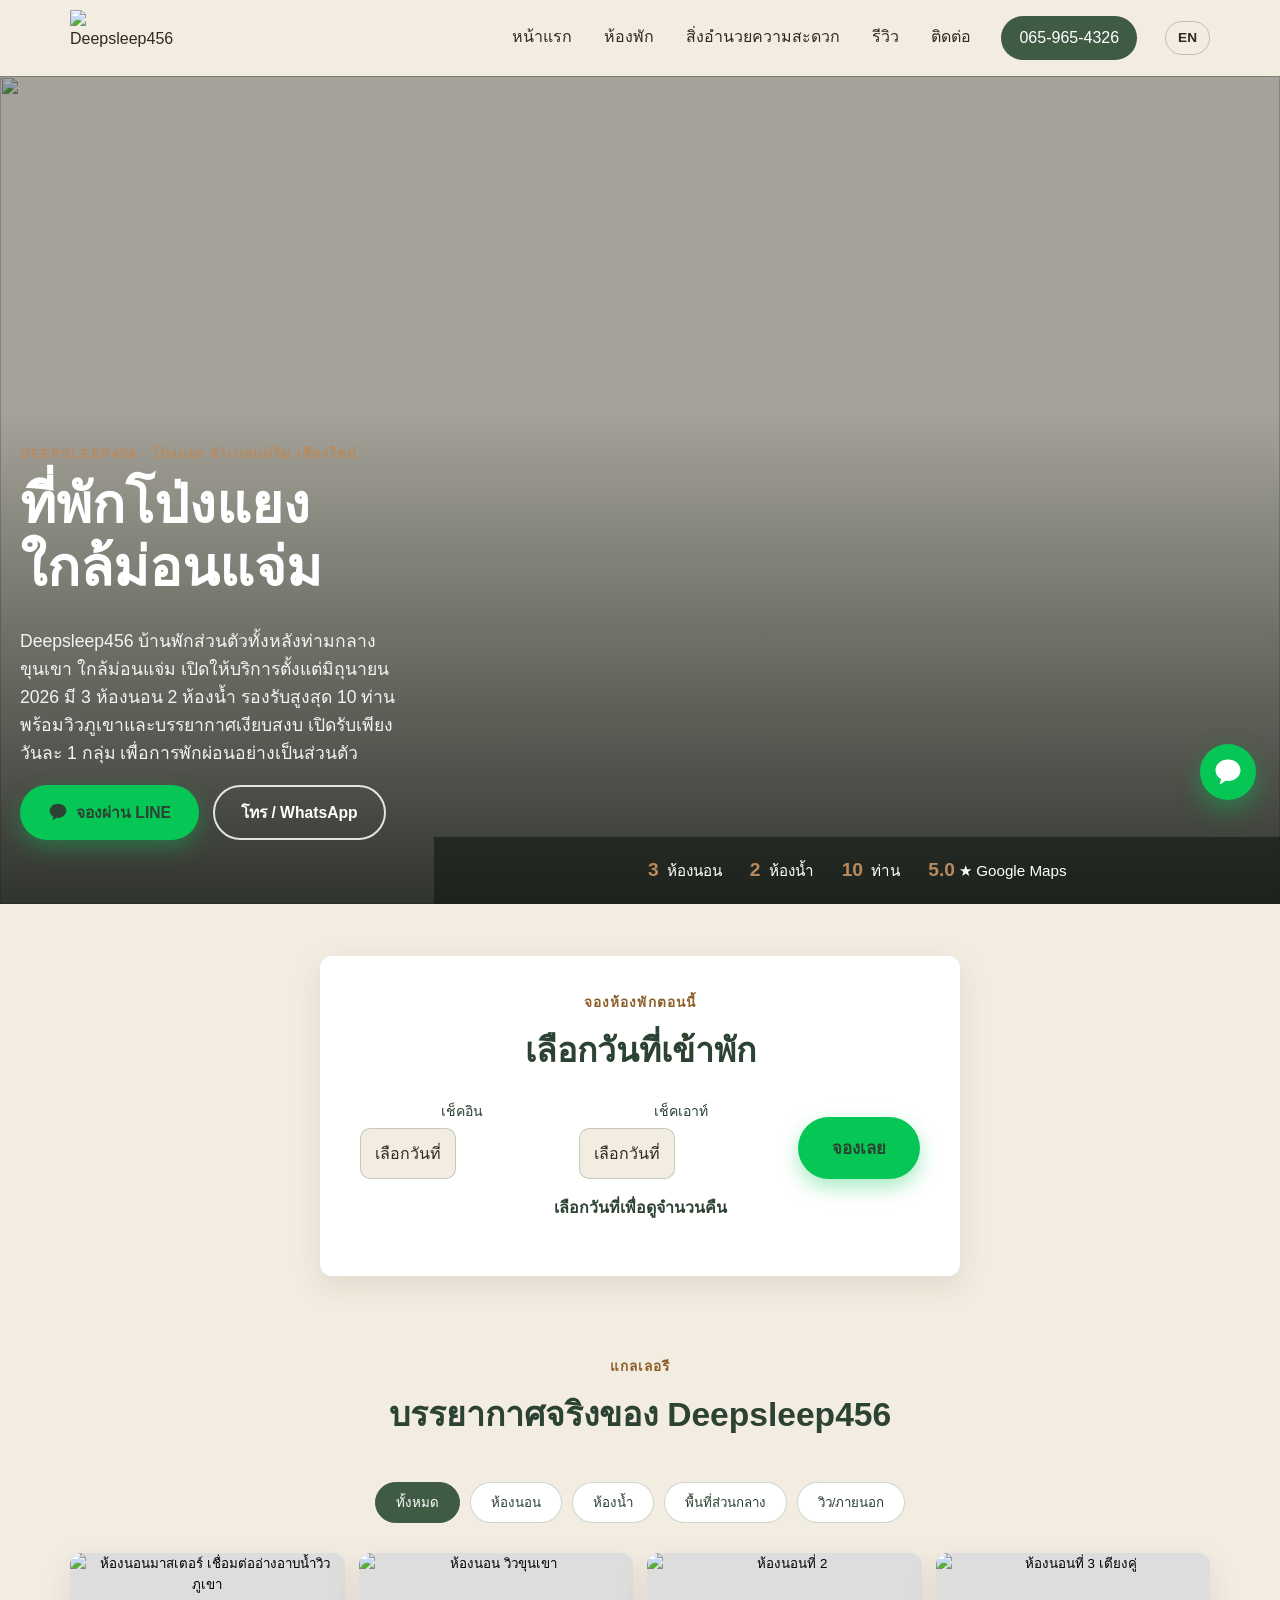
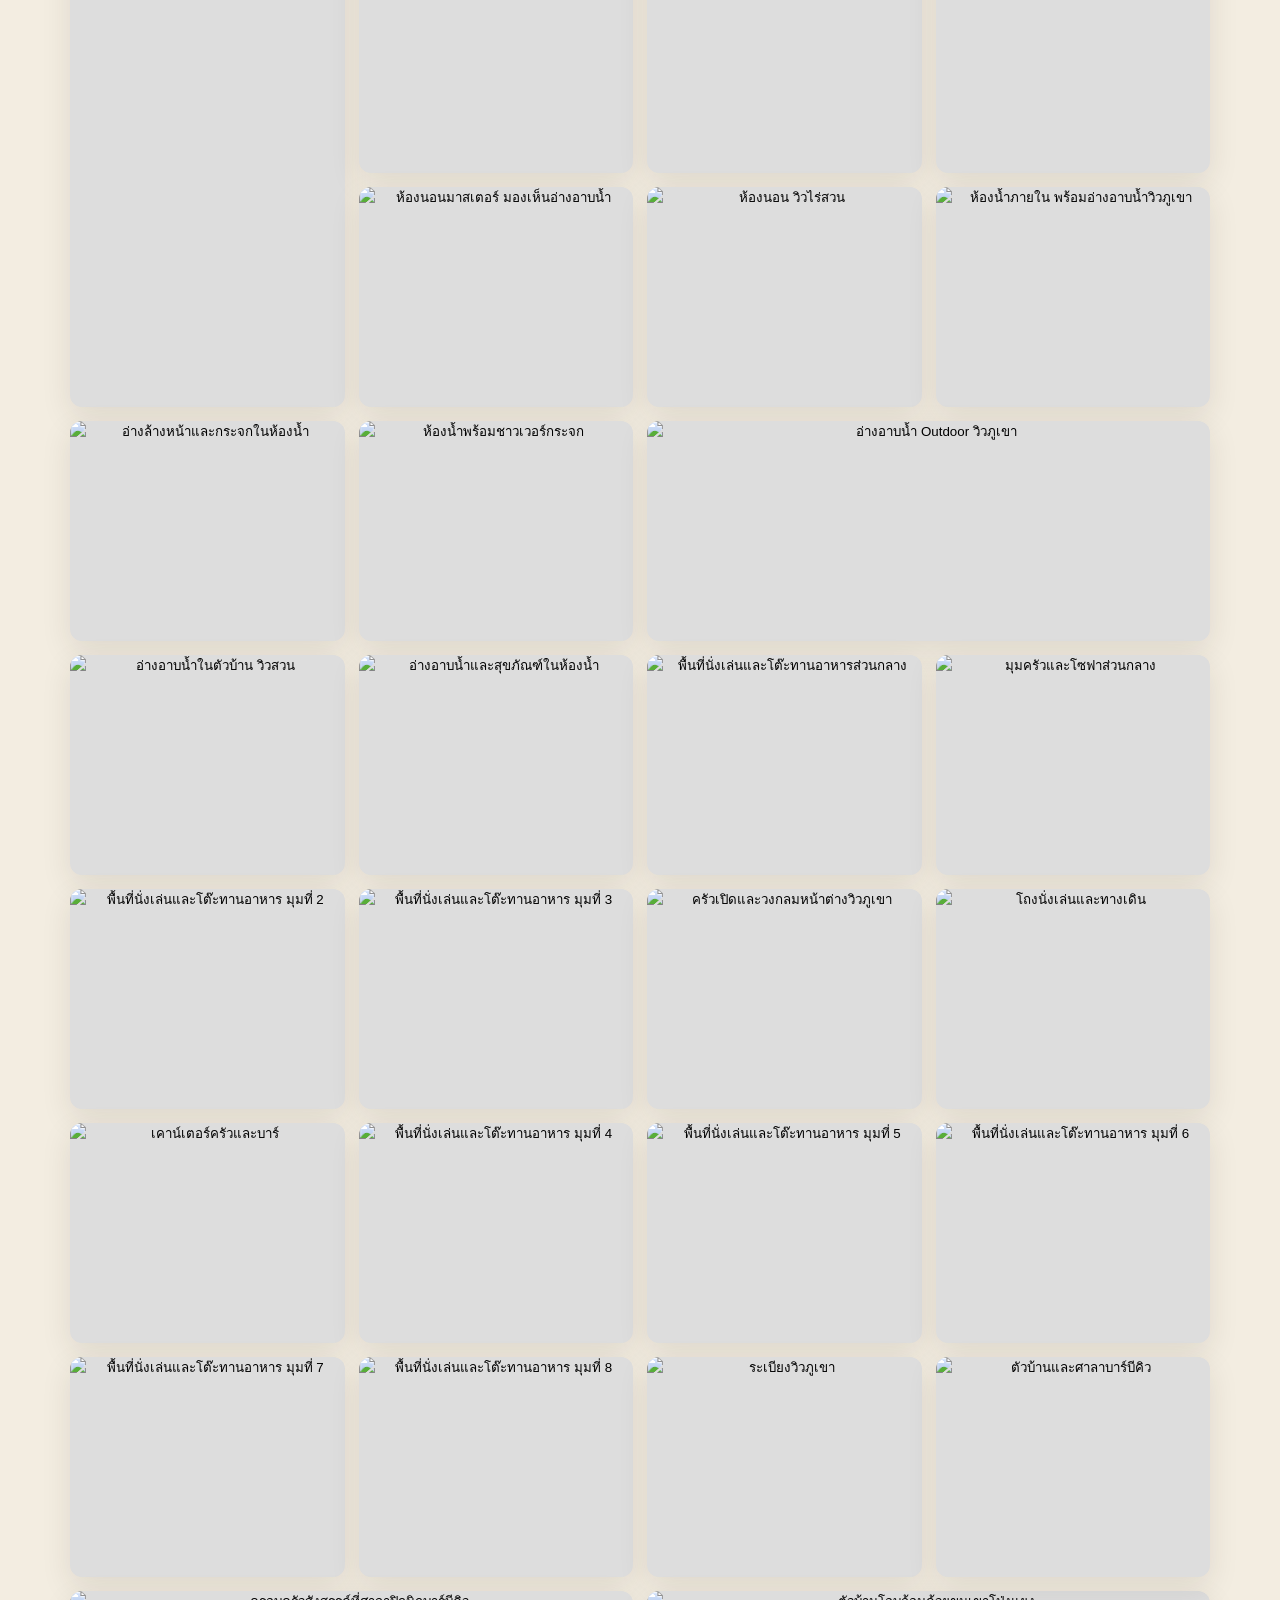
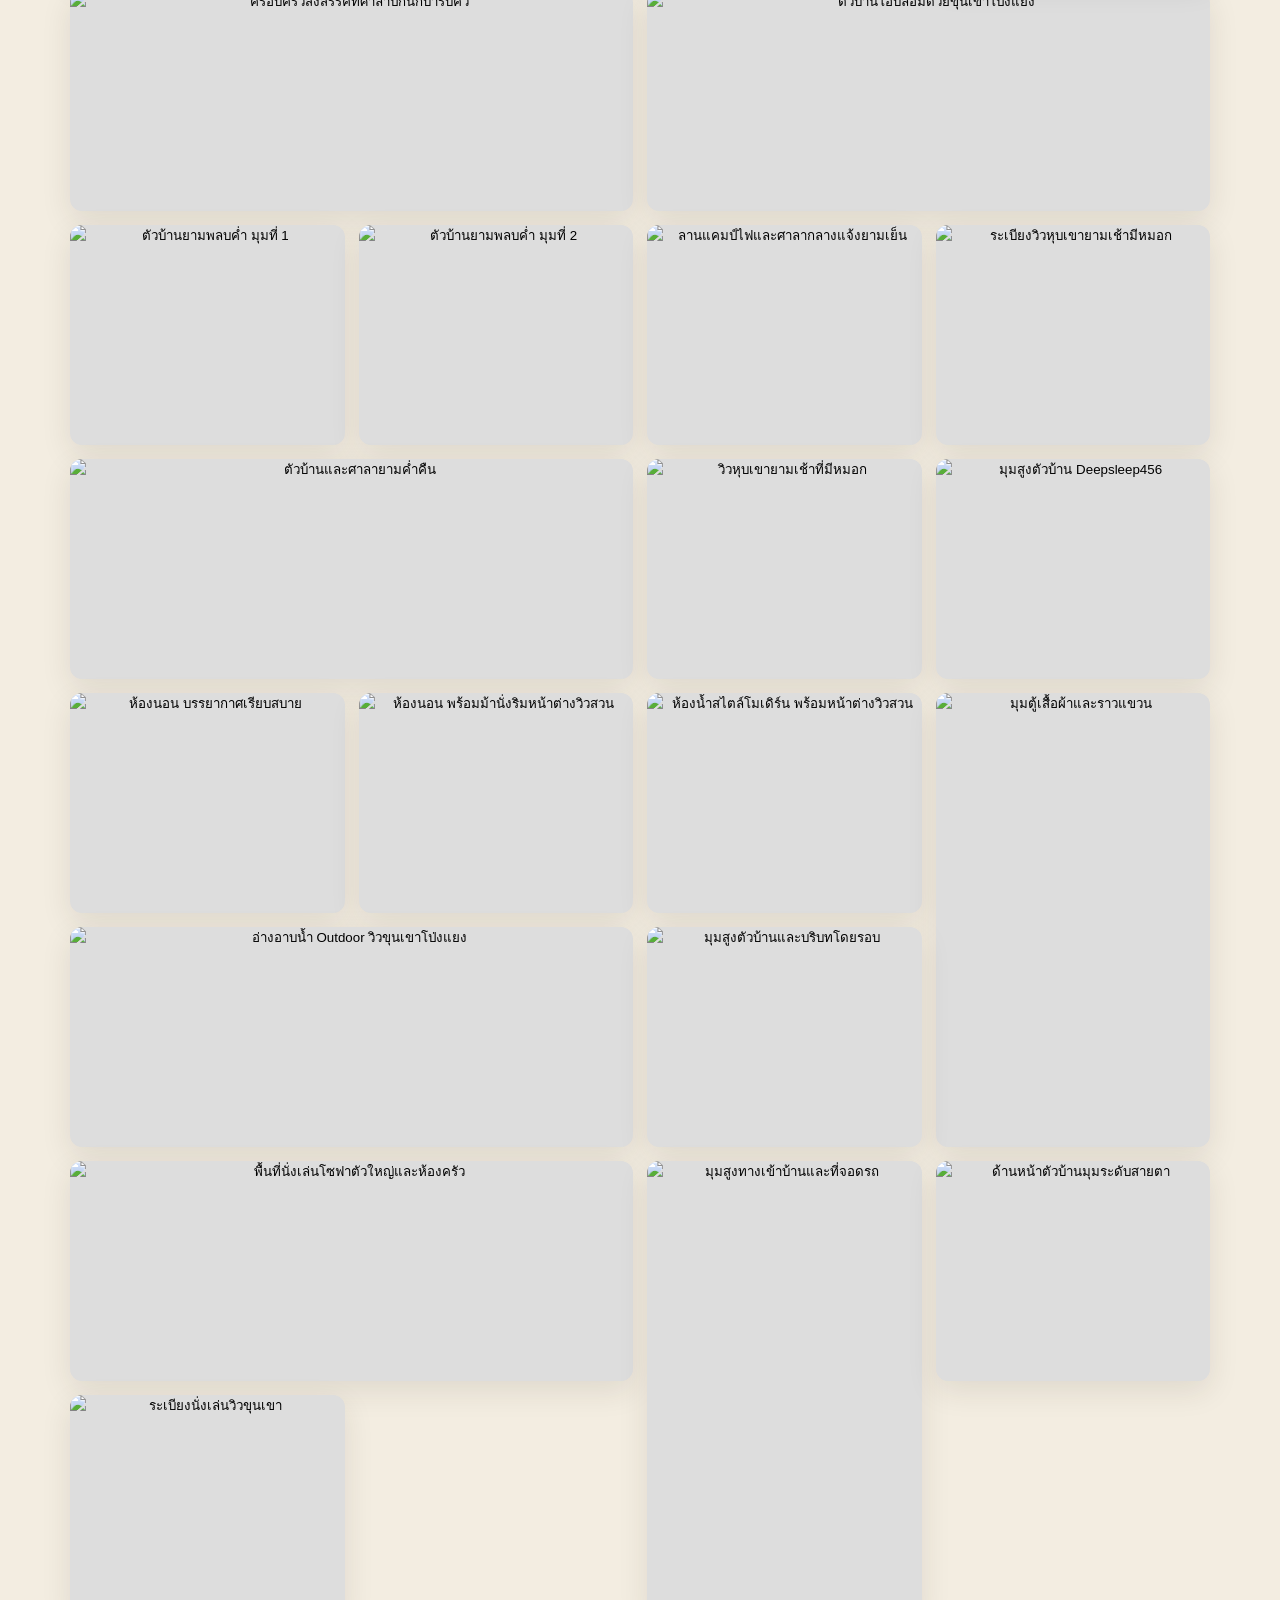
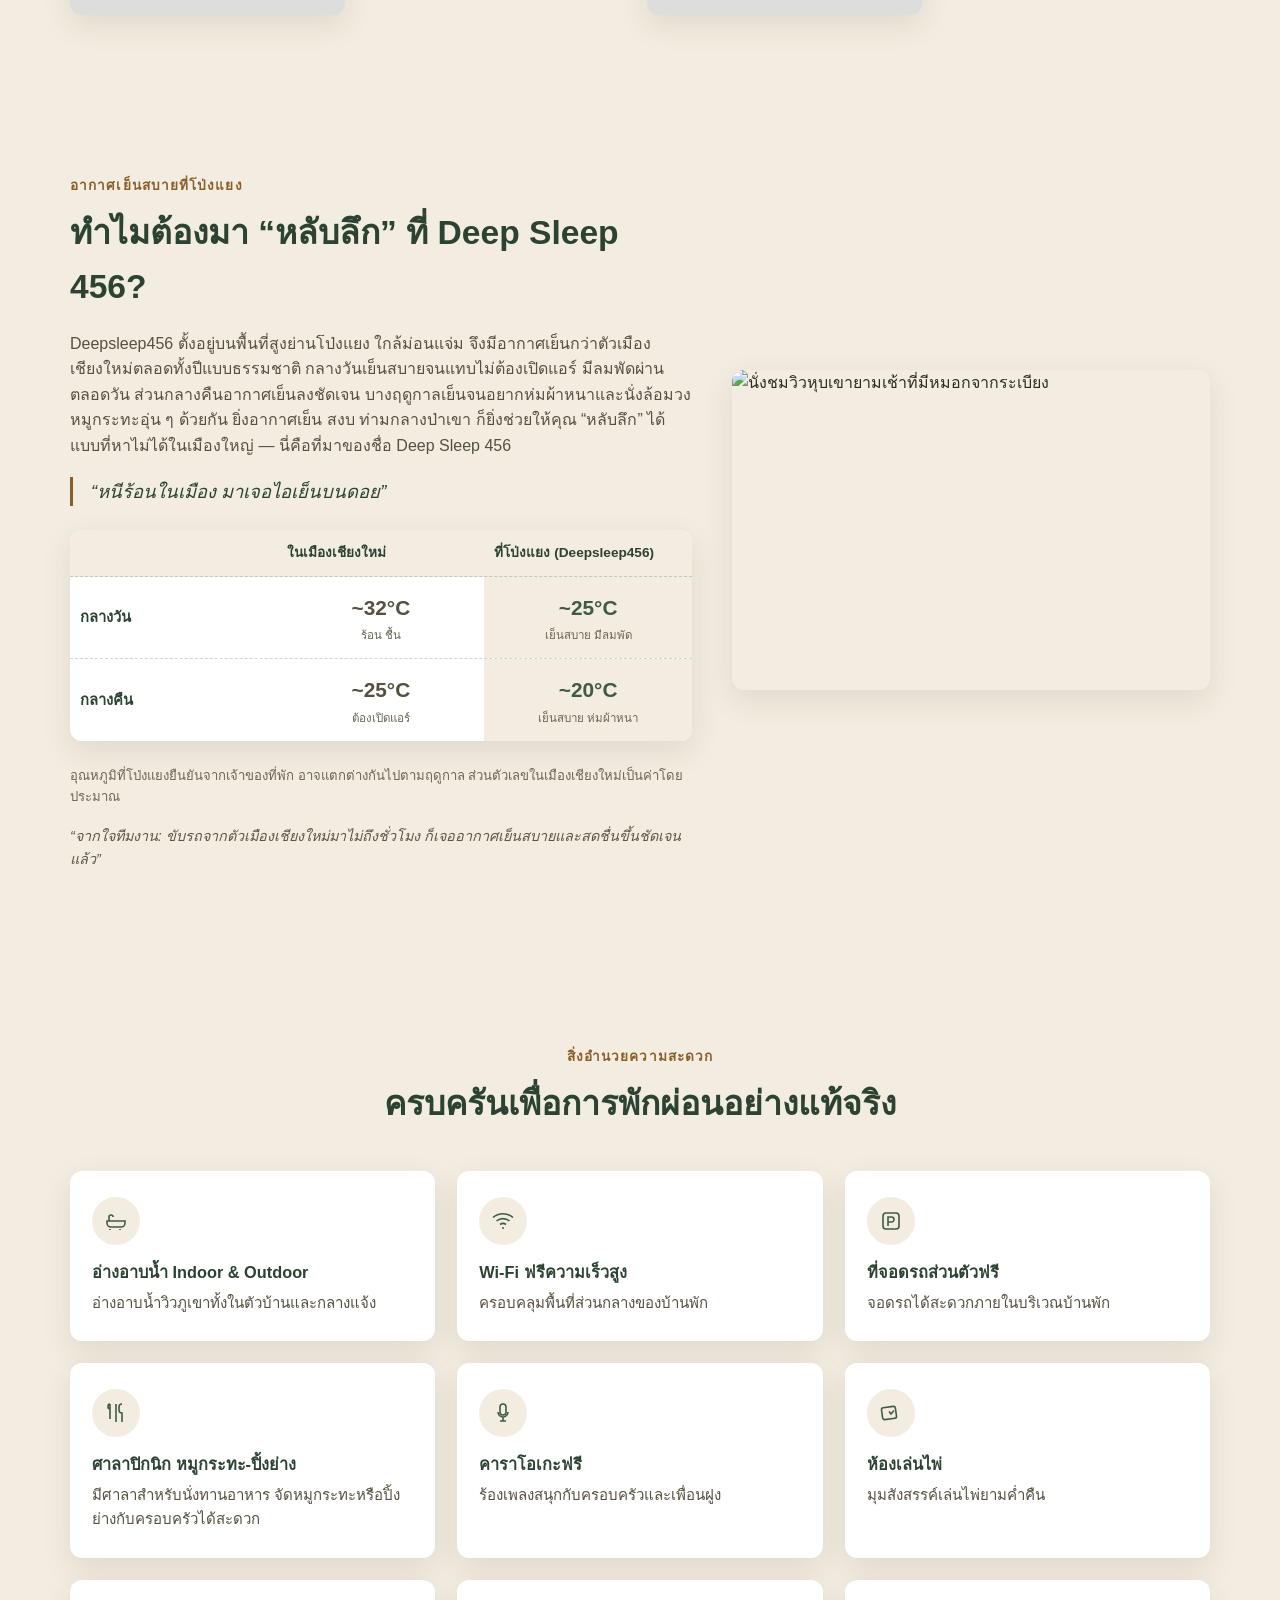
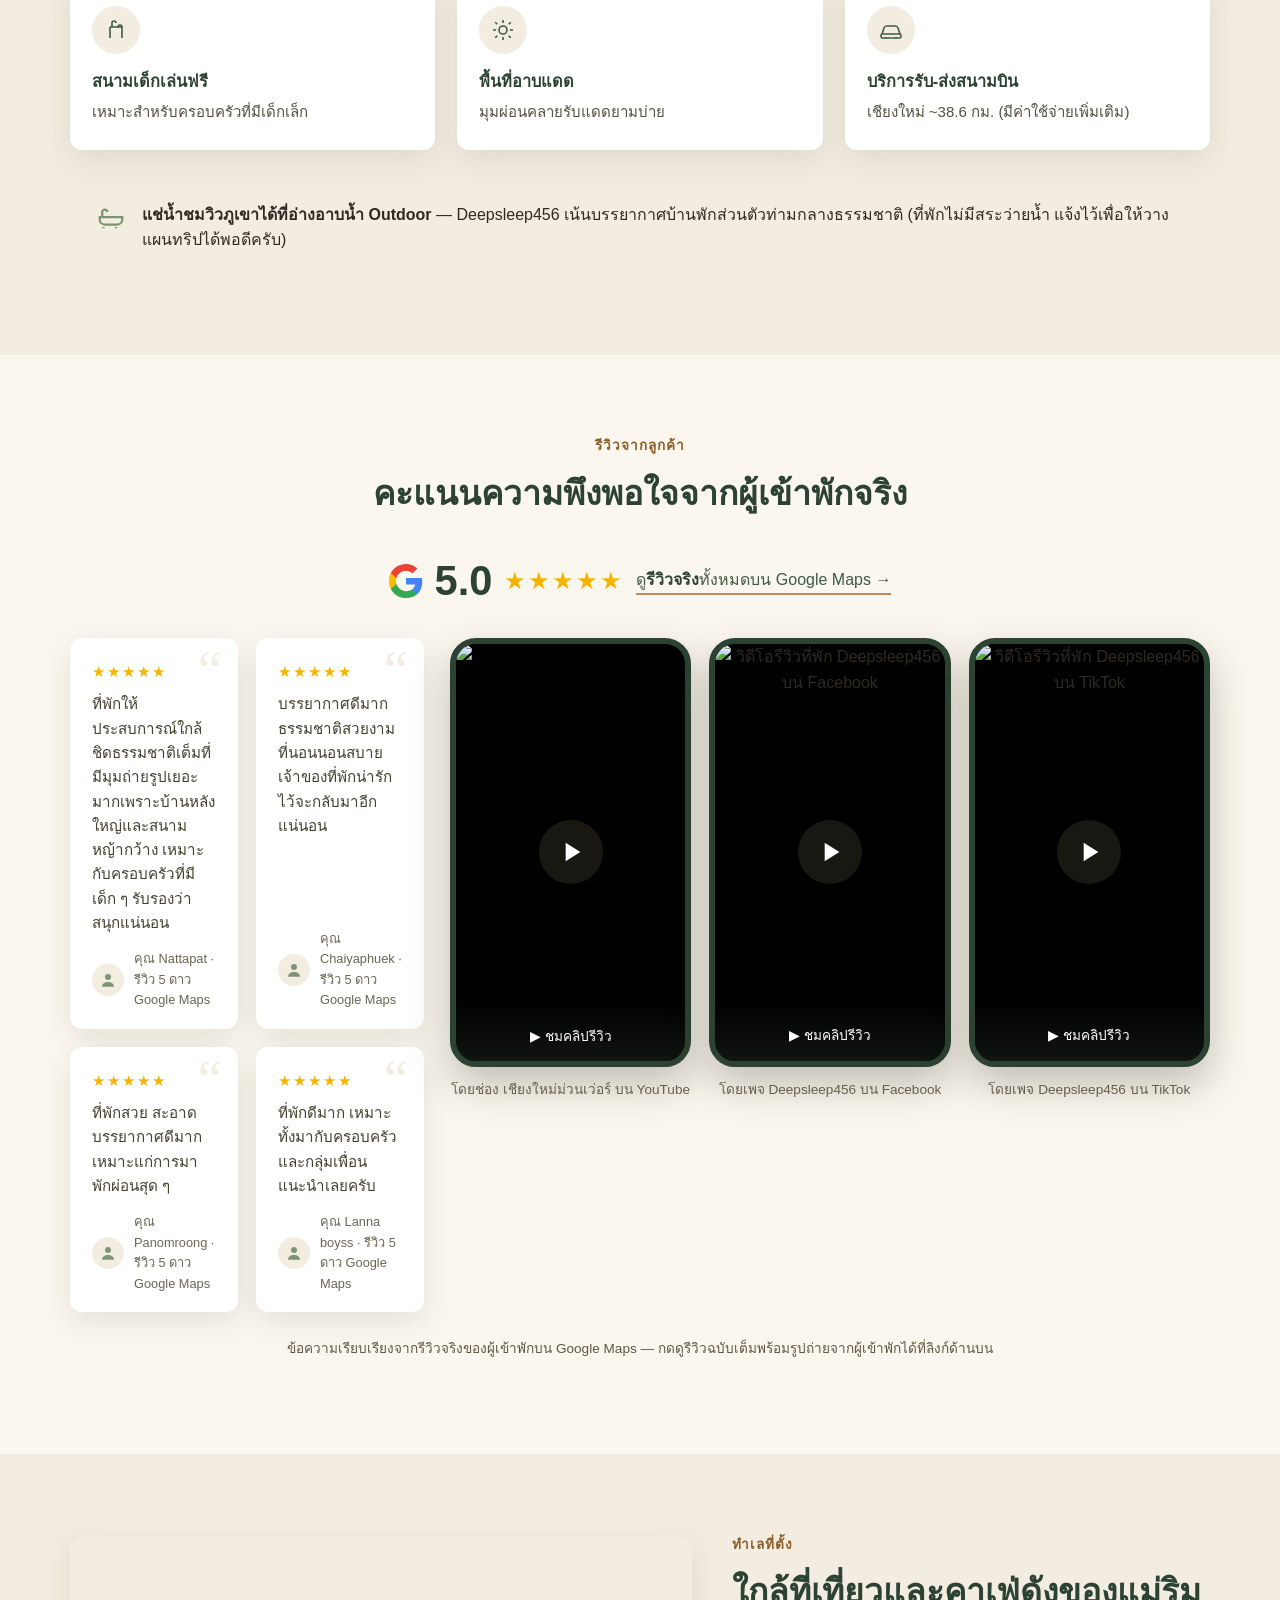
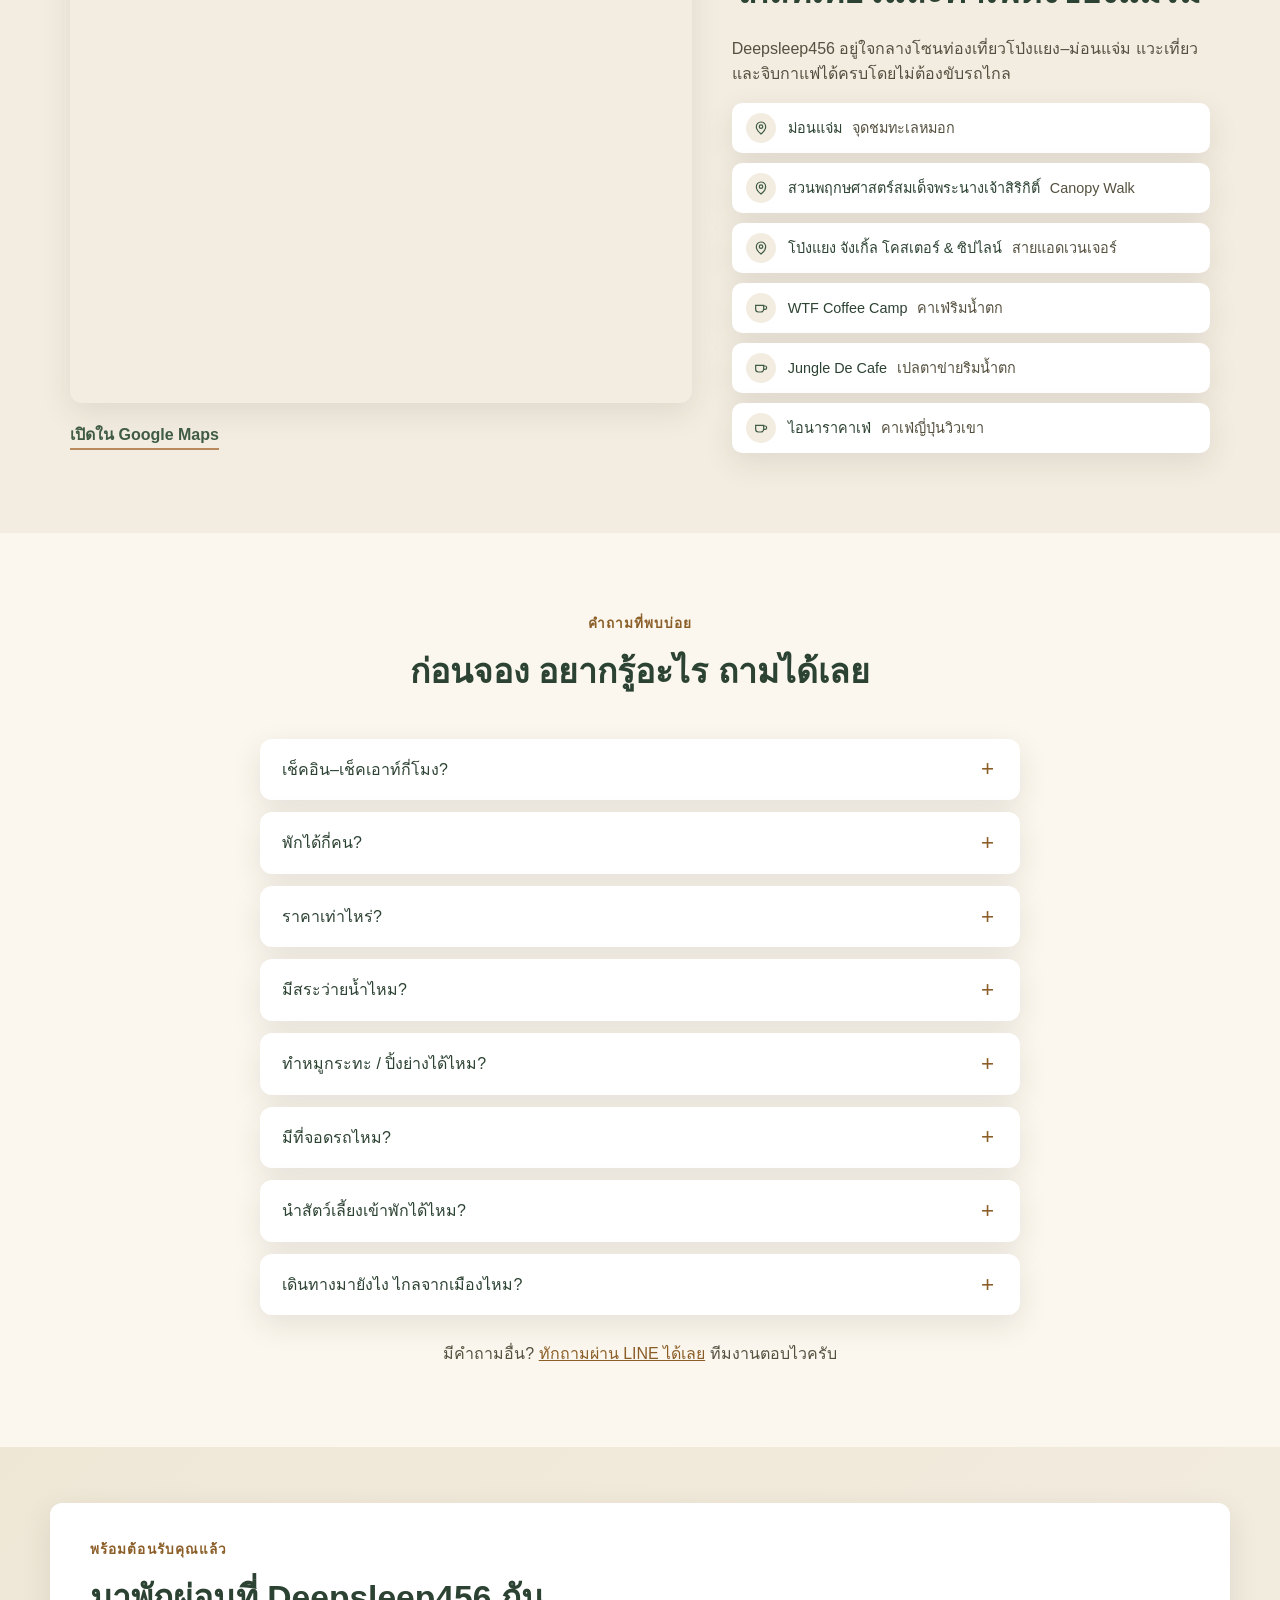
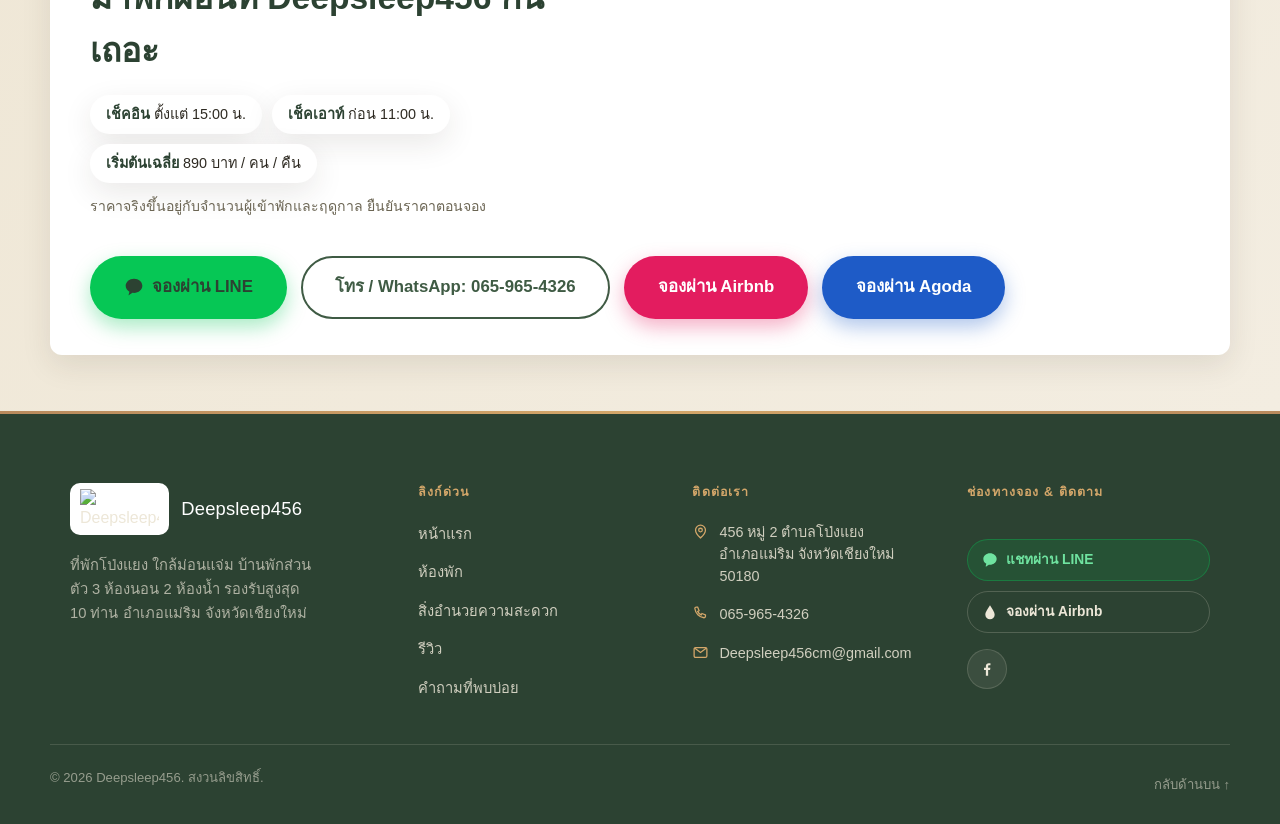
==== index.html @ ff434e69 "Remove the "ส่งคำขอจองผ่านเว็บ" modal booking-request feature Superseded by the quick-booking widget" ====
<!DOCTYPE html>
<html lang="th">
<head>
<!-- PRE-LAUNCH TODO: confirm phone/WhatsApp number (starting price confirmed: 890 baht/person avg). Search for data-confirm attributes before going live. Also confirm exact map pin and the Chiang Mai city-side temperatures in the "climate" section (Pong Yaeng side already confirmed by owner). -->
<meta charset="UTF-8">
<meta name="viewport" content="width=device-width, initial-scale=1.0">
<title>Deepsleep456 | ที่พักโป่งแยง ใกล้ม่อนแจ่ม บ้านพักทั้งหลัง 10 คน เชียงใหม่</title>
<meta name="description" content="Deepsleep456 ที่พักโป่งแยงใกล้ม่อนแจ่ม บ้านพักทั้งหลังส่วนตัว 3 ห้องนอน 2 ห้องน้ำ รองรับสูงสุด 10 ท่าน วิวทะเลหมอกยามเช้า อากาศเย็นตลอดปี มีอ่างอาบน้ำ outdoor วิวภูเขา ศาลาหมูกระทะ-ปิ้งย่าง คาราโอเกะฟรี อำเภอแม่ริม เชียงใหม่ จองผ่าน LINE หรือโทรเลย">
<meta name="keywords" content="ที่พักโป่งแยง, บ้านพักโป่งแยง, ที่พักใกล้ม่อนแจ่ม, ที่พักม่อนแจ่มหมูกระทะ, ที่พักม่อนแจ่มมีอ่างอาบน้ำ, ที่พักม่อนแจ่มวิวทะเลหมอก, ที่พักม่อนแจ่มคาราโอเกะ, ที่พักม่อนแจ่มรองรับ 10 คน, บ้านพักทั้งหลังเชียงใหม่กลุ่มใหญ่, บ้านพัก 3 ห้องนอนม่อนแจ่ม, ที่พักแม่ริมวิวดอย, ที่พักเชียงใหม่อากาศเย็น, Deepsleep456, ที่พักเชียงใหม่, บ้านพักแม่ริม, ที่พักใกล้ WTF Coffee Camp, ที่พักใกล้ Jungle De Cafe, ที่พักใกล้ไอนาราคาเฟ่, ที่พักใกล้สวนพฤกษศาสตร์สมเด็จพระนางเจ้าสิริกิติ์, ที่พักใกล้โป่งแยง จังเกิ้ล โคสเตอร์">
<meta name="author" content="Deepsleep456">
<link rel="canonical" href="https://deepsleep456.com/">
<link rel="alternate" hreflang="th" href="https://deepsleep456.com/">
<link rel="alternate" hreflang="en" href="https://deepsleep456.com/en/">
<link rel="alternate" hreflang="x-default" href="https://deepsleep456.com/">
<meta property="og:title" content="Deepsleep456 | ที่พักโป่งแยง ใกล้ม่อนแจ่ม บ้านพักทั้งหลัง 10 คน เชียงใหม่">
<meta property="og:description" content="บ้านพักทั้งหลังส่วนตัว 3 ห้องนอน 2 ห้องน้ำ รองรับสูงสุด 10 ท่าน วิวทะเลหมอกยามเช้า อากาศเย็นตลอดปี อ่างอาบน้ำ outdoor วิวภูเขา ศาลาหมูกระทะ-ปิ้งย่าง ท่ามกลางขุนเขาโป่งแยง อำเภอแม่ริม เชียงใหม่">
<meta property="og:type" content="website">
<meta property="og:locale" content="th_TH">
<meta property="og:image" content="https://deepsleep456.com/images/og/og-image.jpg">
<meta property="og:image:width" content="1200">
<meta property="og:image:height" content="630">
<meta name="twitter:card" content="summary_large_image">
<link rel="icon" href="images/logo.webp?v=20260707" type="image/webp">
<!-- Inlined from css/style.css to avoid a render-blocking request. Keep both in sync when editing styles. -->
<style>
/* thai 300 */
@font-face {
  font-family: 'Kanit';
  font-style: normal;
  font-weight: 300;
  font-display: swap;
  src: url('/fonts/kanit-300-thai.woff2') format('woff2');
  unicode-range: U+02D7, U+0303, U+0331, U+0E01-0E5B, U+200C-200D, U+25CC;
}
/* latin 300 */
@font-face {
  font-family: 'Kanit';
  font-style: normal;
  font-weight: 300;
  font-display: swap;
  src: url('/fonts/kanit-300-latin.woff2') format('woff2');
  unicode-range: U+0000-00FF, U+0131, U+0152-0153, U+02BB-02BC, U+02C6, U+02DA, U+02DC, U+0304, U+0308, U+0329, U+2000-206F, U+20AC, U+2122, U+2191, U+2193, U+2212, U+2215, U+FEFF, U+FFFD;
}
/* thai 500 */
@font-face {
  font-family: 'Kanit';
  font-style: normal;
  font-weight: 500;
  font-display: swap;
  src: url('/fonts/kanit-500-thai.woff2') format('woff2');
  unicode-range: U+02D7, U+0303, U+0331, U+0E01-0E5B, U+200C-200D, U+25CC;
}
/* latin 500 */
@font-face {
  font-family: 'Kanit';
  font-style: normal;
  font-weight: 500;
  font-display: swap;
  src: url('/fonts/kanit-500-latin.woff2') format('woff2');
  unicode-range: U+0000-00FF, U+0131, U+0152-0153, U+02BB-02BC, U+02C6, U+02DA, U+02DC, U+0304, U+0308, U+0329, U+2000-206F, U+20AC, U+2122, U+2191, U+2193, U+2212, U+2215, U+FEFF, U+FFFD;
}
/* thai 600 */
@font-face {
  font-family: 'Kanit';
  font-style: normal;
  font-weight: 600;
  font-display: swap;
  src: url('/fonts/kanit-600-thai.woff2') format('woff2');
  unicode-range: U+02D7, U+0303, U+0331, U+0E01-0E5B, U+200C-200D, U+25CC;
}
/* latin 600 */
@font-face {
  font-family: 'Kanit';
  font-style: normal;
  font-weight: 600;
  font-display: swap;
  src: url('/fonts/kanit-600-latin.woff2') format('woff2');
  unicode-range: U+0000-00FF, U+0131, U+0152-0153, U+02BB-02BC, U+02C6, U+02DA, U+02DC, U+0304, U+0308, U+0329, U+2000-206F, U+20AC, U+2122, U+2191, U+2193, U+2212, U+2215, U+FEFF, U+FFFD;
}
/* thai 700 */
@font-face {
  font-family: 'Kanit';
  font-style: normal;
  font-weight: 700;
  font-display: swap;
  src: url('/fonts/kanit-700-thai.woff2') format('woff2');
  unicode-range: U+02D7, U+0303, U+0331, U+0E01-0E5B, U+200C-200D, U+25CC;
}
/* latin 700 */
@font-face {
  font-family: 'Kanit';
  font-style: normal;
  font-weight: 700;
  font-display: swap;
  src: url('/fonts/kanit-700-latin.woff2') format('woff2');
  unicode-range: U+0000-00FF, U+0131, U+0152-0153, U+02BB-02BC, U+02C6, U+02DA, U+02DC, U+0304, U+0308, U+0329, U+2000-206F, U+20AC, U+2122, U+2191, U+2193, U+2212, U+2215, U+FEFF, U+FFFD;
}

:root {
  --color-forest: #3F5B44;
  --color-forest-dark: #2C4232;
  --color-moss: #7C9473;
  --color-sand: #F3EDE1;
  --color-clay: #B98A5D;
  --color-clay-text: #8B5E28;
  --color-clay-light: #D4A76A;
  --color-charcoal: #2E2A22;
  --color-line: #06C755;
  --color-line-dark: #05a648;
  --font-heading: "Kanit", sans-serif;
  --font-body: "Kanit", sans-serif;
  --radius: 12px;
  --shadow-card: 0 10px 30px rgba(46, 42, 34, 0.1);
  --header-height: 76px;
}

* { box-sizing: border-box; }
html { scroll-behavior: smooth; }
body {
  margin: 0;
  font-family: var(--font-body);
  font-weight: 300;
  color: var(--color-charcoal);
  background: var(--color-sand);
  line-height: 1.6;
}
img { max-width: 100%; display: block; }
a { color: inherit; text-decoration: none; }
h1, h2, h3 { font-family: var(--font-heading); margin: 0 0 .5em; color: var(--color-forest-dark); }
strong, b { font-weight: 700; }
p { margin: 0 0 1em; }
ul { margin: 0; padding: 0; list-style: none; }
button { font-family: inherit; }

.container { max-width: 1180px; margin: 0 auto; padding: 0 20px; }

.skip-link {
  position: absolute; left: -9999px; top: 0; background: #fff; color: var(--color-forest);
  padding: 10px 16px; z-index: 200; border-radius: 0 0 8px 0;
}
.skip-link:focus { left: 0; }
.sr-only {
  position: absolute; width: 1px; height: 1px; overflow: hidden; clip: rect(0 0 0 0); white-space: nowrap;
}

/* Buttons */
.btn {
  display: inline-flex; align-items: center; justify-content: center; gap: 8px;
  padding: 13px 26px; border-radius: 999px; font-weight: 600; font-size: .98rem;
  border: 2px solid transparent; transition: transform .15s ease, box-shadow .15s ease, background .15s ease;
  white-space: nowrap;
}
.btn:hover { transform: translateY(-2px); }
.btn__icon { width: 20px; height: 20px; flex-shrink: 0; }
.btn--line { background: var(--color-line); color: var(--color-forest-dark); box-shadow: 0 8px 20px rgba(6,199,85,.35); }
.btn--line:hover { background: var(--color-line-dark); }
.btn--airbnb { background: #E31C5F; color: #fff; box-shadow: 0 8px 20px rgba(227,28,95,.35); }
.btn--airbnb:hover { background: #C4174E; }
.btn--agoda { background: #1E5BC7; color: #fff; box-shadow: 0 8px 20px rgba(30,91,199,.35); }
.btn--agoda:hover { background: #17479C; }
.btn--outline { background: transparent; border-color: rgba(255,255,255,.85); color: #fff; }
.btn--outline:hover { background: rgba(255,255,255,.12); }
.btn--lg { padding: 16px 32px; font-size: 1.05rem; }

/* on light backgrounds, outline needs dark variant */
.booking-cta .btn--outline, .footer .btn--outline, .quick-booking .btn--outline {
  border-color: var(--color-forest); color: var(--color-forest);
}
.booking-cta .btn--outline:hover, .quick-booking .btn--outline:hover { background: var(--color-forest); color: #fff; }

/* Header */
.site-header {
  position: sticky; top: 0; z-index: 100; background: rgba(243,237,225,.92); backdrop-filter: blur(6px);
  box-shadow: 0 1px 0 rgba(46,42,34,.08);
}
.nav { display: flex; align-items: center; justify-content: space-between; height: var(--header-height); gap: 20px; }
.nav__brand { display: flex; align-items: center; }
.nav__logo { height: 56px; width: auto; }
.nav__toggle {
  display: none; flex-direction: column; justify-content: center; gap: 5px; background: none; border: none;
  width: 40px; height: 40px; cursor: pointer;
}
.nav__toggle-line { width: 100%; height: 2px; background: var(--color-forest-dark); border-radius: 2px; }
.nav__menu { display: flex; align-items: center; gap: 28px; }
.nav__link { font-weight: 500; color: var(--color-charcoal); padding: 6px 2px; border-bottom: 2px solid transparent; }
.nav__link:hover { border-color: var(--color-clay); }
.nav__link--phone {
  background: var(--color-forest); color: #fff; padding: 9px 18px; border-radius: 999px; border: none; white-space: nowrap;
}
.nav__link--phone:hover { background: var(--color-forest-dark); }
.nav__link--lang { border: 1px solid rgba(63,91,68,.3); border-radius: 999px; padding: 5px 12px; font-size: .85rem; font-weight: 700; }
.nav__link--lang:hover { background: var(--color-sand); border-color: transparent; }

/* Hero */
.hero { position: relative; min-height: 92vh; display: flex; align-items: flex-end; overflow: hidden; color: #fff; }
.hero__slider { position: absolute; inset: 0; }
.hero__slide {
  position: absolute; inset: 0; background-size: cover; background-position: center; opacity: 0; transition: opacity 1.4s ease;
}
.hero__slide--active { opacity: 1; }
.hero__slide picture { position: absolute; inset: 0; display: block; }
.hero__img { width: 100%; height: 100%; object-fit: cover; object-position: center; display: block; }
.hero__overlay {
  position: absolute; inset: 0;
  background: linear-gradient(180deg, rgba(20,25,20,.35) 0%, rgba(20,25,20,.35) 40%, rgba(15,20,15,.85) 100%);
}
.hero__content { position: relative; padding-bottom: 64px; max-width: 760px; }
.hero .eyebrow { color: var(--color-clay); }
.hero__title { color: #fff; font-size: clamp(2.1rem, 5vw, 3.4rem); line-height: 1.15; }
.hero__text { font-size: 1.1rem; color: rgba(255,255,255,.92); max-width: 560px; }
.hero__actions { display: flex; flex-wrap: wrap; gap: 14px; margin-top: 8px; }
.hero__stats {
  position: relative; display: flex; flex-wrap: wrap; gap: 28px; padding: 18px 20px;
  background: rgba(15,20,15,.55); backdrop-filter: blur(4px); width: 100%; justify-content: center;
}
.hero__stats span { color: #fff; font-size: .95rem; }
.hero__stats strong { color: var(--color-clay); font-family: var(--font-heading); font-size: 1.2rem; margin-inline-end: 4px; }

.eyebrow { text-transform: uppercase; letter-spacing: .08em; font-weight: 600; font-size: .85rem; color: var(--color-clay-text); margin-bottom: 10px; }

/* Sections */
.section { padding: 80px 0; }
.section__header { max-width: 640px; margin: 0 auto 40px; text-align: center; }
.section__title { font-size: clamp(1.5rem, 3vw, 2.1rem); }
.section__text { color: #55503f; }

/* Booking CTA */
.booking-cta { background: var(--color-forest); background: linear-gradient(135deg, #EFE7D6, var(--color-sand)); padding: 56px 0; }
.booking-cta__inner {
  display: flex; flex-wrap: wrap; align-items: center; justify-content: space-between; gap: 24px;
  background: #fff; border-radius: var(--radius); padding: 36px 40px; box-shadow: var(--shadow-card);
}
.booking-cta__copy { max-width: 520px; }
.booking-cta__facts { display: flex; flex-wrap: wrap; gap: 10px; margin: 0 0 12px; }
.booking-cta__facts li {
  background: #fff; border-radius: 99px; padding: 8px 16px; font-size: .9rem;
  color: var(--color-charcoal); box-shadow: var(--shadow-card);
}
.booking-cta__facts strong { color: var(--color-forest-dark); }
.booking-cta__note { font-size: .88rem; color: #6b6553; }
.booking-cta__actions { display: flex; flex-wrap: wrap; gap: 14px; }

/* Quick booking widget: dates -> nights summary -> "Book now" -> contact form ->
   success. Posts to the back office's public booking-requests API. */
.quick-booking { padding-top: 52px; padding-bottom: 0; }
.quick-booking__card {
  background: #fff; border-radius: var(--radius); box-shadow: var(--shadow-card);
  padding: 36px 40px; max-width: 640px; margin: 0 auto; text-align: center;
}
.quick-booking__header { margin-bottom: 22px; }
.quick-booking__header .section__title { margin-bottom: 0; }
.quick-booking__dates { display: flex; flex-wrap: wrap; gap: 16px; justify-content: center; align-items: flex-end; margin-bottom: 16px; }
.quick-booking__field { display: flex; flex-direction: column; gap: 6px; text-align: left; font-size: .88rem; font-weight: 500; color: var(--color-forest-dark); min-width: 190px; flex: 1; }
.quick-booking__dates .quick-booking__field span { display: block; width: 100%; text-align: center; }
.quick-booking__field input {
  font-family: inherit; font-size: 1rem; padding: 12px 14px; border-radius: 10px;
  border: 1.5px solid rgba(63,91,68,.25); color: var(--color-charcoal); background: var(--color-sand);
}
.quick-booking__field input:focus { outline: none; border-color: var(--color-forest); background: #fff; }
.quick-booking__summary { font-weight: 600; color: var(--color-forest-dark); margin: 0 0 20px; min-height: 1.4em; }
.quick-booking__next { flex-shrink: 0; }
.quick-booking__date-field { display: flex; flex-direction: column; gap: 6px; text-align: left; font-size: .88rem; font-weight: 500; color: var(--color-forest-dark); min-width: 190px; flex: 1; font-family: inherit; background: none; border: none; cursor: pointer; padding: 0; }
.quick-booking__dates .quick-booking__date-field > span { display: block; width: 100%; text-align: center; }
.quick-booking__date-field strong { display: block; font-weight: 500; font-size: 1rem; padding: 12px 14px; border-radius: 10px; border: 1.5px solid rgba(63,91,68,.25); color: var(--color-charcoal); background: var(--color-sand); text-align: center; }
.quick-booking__date-field[aria-expanded="true"] strong { outline: none; border-color: var(--color-forest); background: #fff; }
.quick-booking__date-native { display: none; }
.quick-booking__calendar { max-width: 340px; margin: 0 auto 16px; background: #fff; border: 1.5px solid rgba(63,91,68,.25); border-radius: 14px; padding: 16px; box-shadow: var(--shadow-card); }
.quick-booking__calendar-head { display: flex; align-items: center; justify-content: space-between; margin-bottom: 10px; font-weight: 600; color: var(--color-forest-dark); }
.quick-booking__calendar-nav { background: var(--color-sand); border: none; border-radius: 8px; width: 32px; height: 32px; font-size: 1.1rem; line-height: 1; cursor: pointer; color: var(--color-forest-dark); }
.quick-booking__calendar-nav:disabled { opacity: .35; cursor: not-allowed; }
.quick-booking__calendar-weekdays { display: grid; grid-template-columns: repeat(7, 1fr); font-size: .74rem; color: #6b6553; text-align: center; margin-bottom: 4px; }
.quick-booking__calendar-grid { display: grid; grid-template-columns: repeat(7, 1fr); gap: 3px; }
.quick-booking__calendar-day { aspect-ratio: 1; display: flex; align-items: center; justify-content: center; border: none; background: none; border-radius: 8px; font-size: .86rem; color: var(--color-charcoal); cursor: pointer; }
.quick-booking__calendar-day:disabled { color: #c9c2ae; cursor: not-allowed; }
.quick-booking__calendar-day--empty { visibility: hidden; cursor: default; }
.quick-booking__calendar-day--today { font-weight: 700; }
.quick-booking__calendar-day--in-range { background: rgba(63,91,68,.12); border-radius: 0; }
.quick-booking__calendar-day--start { background: var(--color-forest); color: #fff; border-radius: 8px 0 0 8px; }
.quick-booking__calendar-day--end { background: var(--color-forest); color: #fff; border-radius: 0 8px 8px 0; }
.quick-booking__calendar-day--start.quick-booking__calendar-day--end { border-radius: 8px; }
.quick-booking__calendar-day:not(:disabled):hover { background: rgba(63,91,68,.18); }
.quick-booking__back { background: none; border: none; color: var(--color-clay-text); font-weight: 500; cursor: pointer; padding: 0; margin: 0 0 14px; font-size: .9rem; }
.quick-booking__recap { font-weight: 600; color: var(--color-forest-dark); margin: 0 0 18px; }
.quick-booking__amenities-title { font-family: var(--font-heading); font-size: 1.1rem; color: var(--color-forest-dark); margin: 0 0 14px; }
.quick-booking__rooms { display: grid; grid-template-columns: repeat(3, 1fr); gap: 10px; text-align: left; margin-bottom: 6px; }
.quick-booking__room { background: var(--color-sand); border-radius: 10px; padding: 12px 14px; }
.quick-booking__room strong { display: block; font-size: .9rem; color: var(--color-forest-dark); margin-bottom: 3px; }
.quick-booking__room span { font-size: .82rem; color: #55503f; }
.quick-booking__rooms-note { font-size: .82rem; color: #6b6553; margin: 0 0 18px; }
.quick-booking__amenity-list { display: grid; grid-template-columns: 1fr 1fr; gap: 8px 16px; text-align: left; margin: 0 0 16px; font-size: .88rem; color: var(--color-charcoal); }
.quick-booking__amenity-list li { list-style: none; padding-left: 22px; position: relative; }
.quick-booking__amenity-list li::before { content: "✓"; position: absolute; left: 0; color: var(--color-forest); font-weight: 700; }
.quick-booking__amenities-caveat { font-size: .8rem; color: #6b6553; font-style: italic; margin: 0 0 20px; }
.quick-booking__addon-list { display: grid; gap: 10px; text-align: left; margin: 0 0 20px; }
.quick-booking__addon-list li { display: flex; justify-content: space-between; align-items: center; gap: 12px; background: var(--color-sand); border-radius: 10px; padding: 10px 14px; font-size: .88rem; color: var(--color-charcoal); }
.quick-booking__addon { display: flex; align-items: center; gap: 10px; flex: 1; cursor: pointer; }
.quick-booking__addon input[type="checkbox"] { width: 18px; height: 18px; flex-shrink: 0; accent-color: var(--color-forest); }
.quick-booking__addon-list li span { flex: 1; }
.quick-booking__addon-list li small { color: #6b6553; font-size: .78rem; }
.quick-booking__addon-list li strong { color: var(--color-forest-dark); white-space: nowrap; }
.quick-booking__fields { display: grid; gap: 14px; margin-bottom: 18px; text-align: left; }
.quick-booking__error { color: #B3261E; font-size: .88rem; margin: 0 0 14px; }
.quick-booking__step--login .btn { width: 100%; max-width: 300px; margin: 0 auto; }
.quick-booking__line-note { color: var(--color-clay-text); font-size: .85rem; margin: 0 0 16px; }
.quick-booking__step--success { padding: 20px 0; }
.quick-booking__success-icon { font-size: 2.4rem; margin: 0 0 10px; }
.quick-booking__success-text { color: var(--color-forest-dark); font-weight: 500; margin: 0 0 18px; }

@media (max-width: 560px) {
  .quick-booking__card { padding: 26px 20px; }
  .quick-booking__dates { flex-direction: column; align-items: stretch; }
  .quick-booking__next { width: 100%; }
  .quick-booking__rooms { grid-template-columns: 1fr; }
  .quick-booking__amenity-list { grid-template-columns: 1fr; }
  .quick-booking__calendar { max-width: 100%; }
}

/* Gallery */
.gallery__filters { display: flex; flex-wrap: wrap; gap: 10px; justify-content: center; margin-bottom: 30px; }
.gallery__filter {
  background: #fff; border: 1px solid rgba(63,91,68,.25); color: var(--color-forest-dark);
  padding: 9px 20px; border-radius: 999px; cursor: pointer; font-weight: 500; transition: background .15s, color .15s;
}
.gallery__filter--active, .gallery__filter:hover { background: var(--color-forest); color: #fff; border-color: var(--color-forest); }
.gallery__grid { display: grid; grid-template-columns: repeat(4, 1fr); grid-auto-rows: 220px; grid-auto-flow: dense; gap: 14px; }
.gallery__item {
  position: relative; padding: 0; border: none; border-radius: var(--radius); overflow: hidden; cursor: pointer;
  background: #ddd; box-shadow: var(--shadow-card);
}
.gallery__item img { width: 100%; height: 100%; object-fit: cover; transition: transform .4s ease; }
.gallery__item:hover img { transform: scale(1.06); }
.gallery__item--tall { grid-row: span 2; }
.gallery__item--wide { grid-column: span 2; }
.gallery__item--hidden { display: none; }

/* Climate */
.climate__grid { display: grid; grid-template-columns: 1.3fr 1fr; gap: 40px; align-items: center; }
.climate__pullquote {
  margin: 18px 0; padding-left: 18px; border-left: 3px solid var(--color-clay-text);
  font-family: var(--font-heading); font-size: 1.15rem; font-style: italic; color: var(--color-forest-dark);
}
.climate-compare { margin: 24px 0; background: #fff; border-radius: var(--radius); box-shadow: var(--shadow-card); overflow: hidden; }
.climate-compare__row { display: grid; grid-template-columns: 1fr 1fr 1fr; align-items: center; border-bottom: 1px dashed rgba(63,91,68,.25); }
.climate-compare__row:last-child { border-bottom: none; }
.climate-compare__row--head { background: var(--color-sand); font-family: var(--font-heading); font-weight: 600; font-size: .85rem; color: var(--color-forest-dark); }
.climate-compare__row--head span { padding: 12px 10px; }
.climate-compare__label { padding: 14px 10px; font-family: var(--font-heading); font-weight: 600; color: var(--color-forest-dark); font-size: .92rem; }
.climate-compare__stat { padding: 14px 10px; font-family: var(--font-heading); font-size: 1.3rem; font-weight: 700; color: #55503f; text-align: center; }
.climate-compare__stat small { display: block; font-family: var(--font-body); font-weight: 300; font-size: .72rem; color: #6b6553; margin-top: 2px; }
.climate-compare__stat--cool { color: var(--color-forest); background: #F3EDE1; }
.climate-live {
  display: inline-flex; align-items: center; gap: 9px; margin: 22px 0 0;
  padding: 9px 18px; background: #fff; border-radius: 999px; box-shadow: var(--shadow-card);
  font-size: .88rem; color: var(--color-forest-dark);
}
.climate-live__dot {
  position: relative; width: 8px; height: 8px; border-radius: 50%; background: #4CAF50; flex-shrink: 0;
}
.climate-live__dot::after {
  content: ""; position: absolute; inset: 0; border-radius: 50%; background: #4CAF50;
  animation: climate-pulse 2s infinite;
}
@keyframes climate-pulse {
  0% { transform: scale(1); opacity: .5; }
  70% { transform: scale(3.2); opacity: 0; }
  100% { transform: scale(3.2); opacity: 0; }
}
.climate-live--loading .climate-live__dot { background: #ccc; }
.climate-live--loading .climate-live__dot::after { animation: none; }
.climate-live--error { display: none; }
.climate__disclaimer { margin: 14px 0 0; font-size: .82rem; color: #6b6553; }
.climate__admin-note { margin-top: 18px; font-size: .9rem; font-style: italic; color: #5c5745; }
.climate__media img { width: 100%; height: 100%; object-fit: cover; border-radius: var(--radius); box-shadow: var(--shadow-card); }

/* Amenities */
.amenities__grid { display: grid; grid-template-columns: repeat(3, 1fr); gap: 22px; }
.amenity {
  position: relative; cursor: pointer;
  background: #fff; border-radius: var(--radius); padding: 26px 22px; box-shadow: var(--shadow-card); text-align: left;
}
.amenity:focus-visible { outline: 2px solid var(--color-clay-text); outline-offset: 4px; }
.amenity__icon {
  display: inline-flex; align-items: center; justify-content: center; width: 48px; height: 48px;
  border-radius: 50%; background: var(--color-sand); color: var(--color-forest); margin-bottom: 14px;
}
.amenity__icon svg { width: 24px; height: 24px; }
.amenity strong { display: block; font-family: var(--font-heading); font-size: 1.02rem; margin-bottom: 6px; color: var(--color-forest-dark); }
.amenity p { margin: 0; color: #55503f; font-size: .94rem; }

/* Photo preview: hover (desktop) or tap (touch) reveals a supporting photo */
.amenity__preview {
  position: absolute; left: 50%; bottom: calc(100% + 12px); transform: translate(-50%, 6px);
  width: 220px; max-width: calc(100vw - 32px); aspect-ratio: 4 / 3; border-radius: 10px; overflow: hidden;
  background: var(--color-sand); border: 3px solid #fff; box-shadow: 0 16px 36px rgba(46,42,34,.3);
  opacity: 0; visibility: hidden; pointer-events: none; z-index: 20;
  transition: opacity .18s ease, transform .18s ease;
}
.amenity__preview::after {
  content: ""; position: absolute; left: 50%; top: 100%; transform: translateX(-50%);
  border: 8px solid transparent; border-top-color: #fff;
}
.amenity__preview img { width: 100%; height: 100%; object-fit: cover; display: block; }
.amenity:hover .amenity__preview,
.amenity:focus-within .amenity__preview,
.amenity.is-active .amenity__preview {
  opacity: 1; visibility: visible; transform: translate(-50%, 0); pointer-events: auto;
}
.amenity-callout {
  margin-top: 30px; display: flex; align-items: flex-start; gap: 16px; background: var(--color-sand);
  border-radius: var(--radius); padding: 22px 26px;
}
.amenity-callout__icon { color: var(--color-moss); flex-shrink: 0; }
.amenity-callout__icon svg { width: 30px; height: 30px; }
.amenity-callout p { margin: 0; color: var(--color-charcoal); }

/* Reviews */
.reviews { background: #FBF7EE; }
.reviews__head {
  display: flex; flex-wrap: wrap; align-items: center; justify-content: center; gap: 12px;
  margin-bottom: 36px;
}
.reviews__g { display: inline-flex; }
.reviews__score-stars { color: #F4B400; font-size: 1.5rem; letter-spacing: 2px; }
.reviews__score-num { font-family: var(--font-heading); font-size: 2.6rem; line-height: 1; color: var(--color-forest-dark); font-weight: 700; }
.reviews__score-link { color: var(--color-forest); font-weight: 500; border-bottom: 2px solid var(--color-clay); }
.reviews__score-link strong { color: var(--color-forest-dark); }
.reviews__layout { display: grid; grid-template-columns: 1fr 300px; gap: 26px; align-items: start; }
.reviews__layout--dual-video { grid-template-columns: 1fr 760px; }
.reviews__video-list { display: grid; grid-template-columns: repeat(3, 1fr); gap: 18px; }
.reviews__video-list .reviews__video { text-align: center; }
.reviews__grid { display: grid; grid-template-columns: 1fr 1fr; gap: 18px; }
.review-card {
  position: relative; background: #fff; border-radius: var(--radius); padding: 22px 22px 18px;
  box-shadow: var(--shadow-card); font-size: .95rem; color: #45402f;
  display: flex; flex-direction: column;
}
.review-card::before {
  content: "\201C"; position: absolute; top: 6px; right: 16px;
  font-family: Georgia, serif; font-size: 3.4rem; line-height: 1; color: var(--color-sand);
}
.review-card__stars { color: #F4B400; letter-spacing: 2px; margin-bottom: 8px; font-size: .95rem; }
.review-card p { margin: 0 0 14px; flex: 1; }
.review-card__who { display: flex; align-items: center; gap: 10px; }
.review-card__avatar {
  display: inline-flex; align-items: center; justify-content: center; flex-shrink: 0;
  width: 32px; height: 32px; border-radius: 50%; background: var(--color-sand); color: var(--color-moss);
}
.review-card__avatar svg { width: 18px; height: 18px; }
.review-card__who cite { font-style: normal; font-size: .8rem; color: #6b6553; }
.reviews__video { text-align: center; }
.video-facade {
  position: relative; display: block; width: 100%; aspect-ratio: 9 / 16;
  border: 6px solid var(--color-forest-dark); padding: 0; border-radius: 26px; overflow: hidden;
  cursor: pointer; box-shadow: 0 18px 40px rgba(46,42,34,.28); background: #000; box-sizing: border-box;
}
.video-facade img { width: 100%; height: 100%; object-fit: cover; display: block; }
.video-facade__play { position: absolute; inset: 0; display: flex; align-items: center; justify-content: center; }
.video-facade__play svg {
  width: 64px; height: 64px; color: #fff; background: rgba(46, 42, 34, .55);
  border-radius: 50%; padding: 16px; box-sizing: border-box;
  transition: transform .15s ease, background .15s ease;
}
.video-facade:hover .video-facade__play svg,
.video-facade:focus-visible .video-facade__play svg { transform: scale(1.1); background: var(--color-forest); }
.video-facade__label {
  position: absolute; left: 0; right: 0; bottom: 0; padding: 26px 14px 14px;
  background: linear-gradient(transparent, rgba(20, 26, 21, .82));
  color: #fff; font-size: .85rem; font-weight: 500; text-align: center;
}
.video-facade iframe { width: 100%; height: 100%; border: 0; }
.reviews__video-caption { margin: 12px 0 0; font-size: .85rem; color: #6b6553; }
.reviews__note { text-align: center; margin-top: 26px; color: #5c5745; font-size: .85rem; }

/* Map */
.map-section__grid { display: grid; grid-template-columns: 1.3fr 1fr; gap: 40px; align-items: center; }
.map-section__map iframe { width: 100%; aspect-ratio: 4 / 3; border: 0; border-radius: var(--radius); box-shadow: var(--shadow-card); }
.map-section__link { display: inline-block; margin-top: 12px; color: var(--color-forest); font-weight: 600; border-bottom: 2px solid var(--color-clay); }
.map-section__list { display: grid; grid-template-columns: 1fr; gap: 10px; }
.map-section__list li {
  display: flex; align-items: center; gap: 12px;
  background: #fff; border-radius: 10px; padding: 10px 14px; box-shadow: var(--shadow-card);
  font-size: .9rem; color: #55503f;
}
.map-section__list li strong { color: var(--color-forest-dark); font-family: var(--font-heading); font-weight: 500; margin-right: 6px; }
.map-chip__icon {
  display: inline-flex; align-items: center; justify-content: center; flex-shrink: 0;
  width: 30px; height: 30px; border-radius: 50%; background: var(--color-sand); color: var(--color-forest);
}
.map-chip__icon svg { width: 16px; height: 16px; }

/* FAQ */
.faq { background: #FBF7EE; }
.faq__list { max-width: 760px; margin: 0 auto; display: flex; flex-direction: column; gap: 12px; }
.faq__item {
  background: #fff; border-radius: var(--radius); box-shadow: var(--shadow-card);
  padding: 0 22px; overflow: hidden;
}
.faq__item summary {
  cursor: pointer; list-style: none; position: relative;
  padding: 18px 36px 18px 0; font-family: var(--font-heading); font-weight: 500;
  color: var(--color-forest-dark);
}
.faq__item summary::-webkit-details-marker { display: none; }
.faq__item summary::after {
  content: "+"; position: absolute; right: 4px; top: 50%; transform: translateY(-50%);
  font-size: 1.4rem; font-weight: 300; color: var(--color-clay-text); transition: transform .2s ease;
}
.faq__item[open] summary::after { content: "−"; }
.faq__item p { margin: 0; padding: 0 0 18px; color: #55503f; font-size: .94rem; }
.faq__more { text-align: center; margin: 26px 0 0; color: #55503f; }
.faq__more a { color: var(--color-clay-text); font-weight: 500; text-decoration: underline; }

/* Footer */
.footer {
  position: relative; background: var(--color-forest-dark); color: #EDE7D8; padding: 72px 0 0;
}
.footer::before {
  content: ""; position: absolute; top: 0; left: 0; right: 0; height: 3px;
  background: linear-gradient(90deg, var(--color-clay) 0%, var(--color-clay-light) 50%, var(--color-clay) 100%);
}
.footer__grid { display: grid; grid-template-columns: 1.3fr 1fr 1fr 1fr; gap: 40px 32px; padding-bottom: 44px; }
.footer__logo-wrap { display: inline-flex; align-items: center; gap: 12px; margin-bottom: 18px; }
.footer__logo { height: 52px; width: auto; background: #fff; padding: 6px 10px; border-radius: 10px; }
.footer__brand-name { font-family: var(--font-heading); font-size: 1.15rem; color: #fff; letter-spacing: .01em; }
.footer__text { color: rgba(237,231,216,.68); font-size: .92rem; line-height: 1.65; max-width: 30ch; }
.footer__title {
  text-transform: uppercase; letter-spacing: .09em; font-weight: 600; font-size: .78rem;
  color: var(--color-clay-light); margin: 0 0 18px;
}
.footer__contact { display: flex; flex-direction: column; gap: 16px; }
.footer__contact li { display: flex; gap: 10px; align-items: flex-start; font-size: .9rem; color: rgba(237,231,216,.85); line-height: 1.55; }
.footer__contact svg { flex: none; width: 17px; height: 17px; margin-top: 2px; color: var(--color-clay-light); }
.footer__contact a, .footer__links a { color: rgba(237,231,216,.85); transition: color .15s ease; }
.footer__contact a:hover, .footer__links a:hover { color: var(--color-clay-light); }
.footer__links { display: flex; flex-direction: column; gap: 13px; list-style: none; margin: 0; padding: 0; }
.footer__links a { font-size: .92rem; position: relative; }
.footer__connect { display: flex; flex-direction: column; gap: 12px; }
.footer__social { display: flex; gap: 10px; margin-top: 4px; }
.footer__social a {
  display: flex; align-items: center; justify-content: center; width: 40px; height: 40px; border-radius: 50%;
  background: rgba(237,231,216,.08); color: #EDE7D8; border: 1px solid rgba(237,231,216,.16); transition: all .18s ease;
}
.footer__social a:hover { background: var(--color-clay); border-color: var(--color-clay); color: var(--color-forest-dark); transform: translateY(-2px); }
.footer__social svg { width: 18px; height: 18px; }
.footer__book { display: flex; flex-direction: column; gap: 10px; margin-top: 6px; }
.footer__book a {
  display: flex; align-items: center; gap: 8px; font-size: .86rem; font-weight: 600; padding: 9px 14px;
  border-radius: 999px; border: 1px solid rgba(237,231,216,.2); color: #EDE7D8; transition: all .18s ease;
}
.footer__book a:hover { border-color: var(--color-clay-light); background: rgba(237,231,216,.06); color: var(--color-clay-light); }
.footer__book a.footer__line { background: rgba(6,199,85,.12); border-color: rgba(6,199,85,.35); color: #6FE3A0; }
.footer__book a.footer__line:hover { background: var(--color-line); border-color: var(--color-line); color: var(--color-forest-dark); }
.footer__bottom {
  display: flex; justify-content: space-between; align-items: center; padding: 22px 0; border-top: 1px solid rgba(237,231,216,.14);
  font-size: .82rem; color: rgba(237,231,216,.55);
}
.footer__bottom a { color: rgba(237,231,216,.55); }
.footer__bottom a:hover { color: var(--color-clay-light); }

/* Floating LINE button (desktop) */
.line-float {
  position: fixed; right: 24px; bottom: 100px; width: 56px; height: 56px; border-radius: 50%;
  background: var(--color-line); color: #fff; display: flex; align-items: center; justify-content: center;
  box-shadow: 0 10px 24px rgba(6,199,85,.4); z-index: 90;
}
.line-float svg { width: 30px; height: 30px; }

/* Lightbox */
.lightbox {
  position: fixed; inset: 0; background: rgba(15,15,10,.92); display: none; align-items: center; justify-content: center;
  z-index: 300; padding: 40px;
}
.lightbox[data-open="true"] { display: flex; }
.lightbox__image { max-width: 92vw; max-height: 86vh; border-radius: 8px; }
.lightbox__close, .lightbox__nav {
  position: absolute; background: rgba(255,255,255,.12); color: #fff; border: none; border-radius: 50%;
  width: 46px; height: 46px; font-size: 1.6rem; cursor: pointer; display: flex; align-items: center; justify-content: center;
}
.lightbox__close { top: 20px; right: 20px; }
.lightbox__nav--prev { left: 20px; top: 50%; transform: translateY(-50%); }
.lightbox__nav--next { right: 20px; top: 50%; transform: translateY(-50%); }
.lightbox__close:hover, .lightbox__nav:hover { background: rgba(255,255,255,.25); }

/* Referral / affiliate banner */
.ref-banner { display: none; background: var(--color-clay-text); }
.ref-banner.is-visible { display: block; }
.ref-banner p { margin: 0; padding: 10px 16px; color: #fff; font-size: .88rem; text-align: center; line-height: 1.5; }
.ref-banner strong { font-weight: 700; }

/* Sticky mobile CTA bar */
.sticky-cta { display: none; }

@media (max-width: 900px) {
  .nav__toggle { display: flex; }
  .nav__menu {
    position: absolute; top: var(--header-height); left: 0; right: 0; flex-direction: column; align-items: stretch;
    background: var(--color-sand); padding: 10px 20px 24px; gap: 4px; box-shadow: 0 12px 20px rgba(0,0,0,.08);
    transform: translateY(-8px); opacity: 0; pointer-events: none; transition: opacity .2s ease, transform .2s ease;
  }
  .nav__menu[data-open="true"] { opacity: 1; transform: translateY(0); pointer-events: auto; }
  .nav__link { padding: 12px 4px; border-bottom: 1px solid rgba(63,91,68,.12); }
  .nav__link--phone { text-align: center; margin-top: 8px; }

  .hero { min-height: 100vh; }
  .hero__stats { justify-content: space-between; gap: 14px; }

  .booking-cta__inner { flex-direction: column; align-items: stretch; text-align: center; padding: 28px 22px; }
  .booking-cta__facts { justify-content: center; }
  .booking-cta__actions { justify-content: center; }

  .gallery__grid { grid-template-columns: repeat(2, 1fr); grid-auto-rows: 160px; }
  .gallery__item--tall { grid-row: span 1; }
  .gallery__item--wide { grid-column: span 2; }

  .climate__grid { grid-template-columns: 1fr; }
  .climate__media { order: -1; }

  .amenities__grid { grid-template-columns: 1fr 1fr; }
  .reviews__layout { grid-template-columns: 1fr; }
  .reviews__layout--dual-video { grid-template-columns: 1fr; }
  .reviews__layout--dual-video .reviews__video-list { display: block; }
  .reviews__grid { grid-template-columns: 1fr; }
  .reviews__video { max-width: 340px; margin: 0 auto 22px; }
  .reviews__video:last-child { margin-bottom: 0; }
  .reviews__score-num { font-size: 2.2rem; }

  .map-section__grid { grid-template-columns: 1fr; }

  .footer__grid { grid-template-columns: 1fr 1fr; gap: 32px 24px; }
  .footer__about { grid-column: 1 / -1; }
  .footer__bottom { flex-direction: column; gap: 10px; text-align: center; }

  .line-float { display: none; }

  .sticky-cta {
    display: flex; position: fixed; left: 0; right: 0; bottom: 0; z-index: 150;
    box-shadow: 0 -6px 20px rgba(0,0,0,.12); padding-bottom: env(safe-area-inset-bottom, 0);
  }
  .sticky-cta__btn {
    flex: 1; display: flex; align-items: center; justify-content: center; gap: 8px;
    padding: 16px 10px; font-weight: 700; font-size: .98rem;
  }
  .sticky-cta__btn svg { width: 20px; height: 20px; }
  .sticky-cta__btn--line { background: var(--color-line); color: var(--color-forest-dark); }
  .sticky-cta__btn--call { background: var(--color-forest-dark); color: #fff; }

  body { padding-bottom: 62px; }
}

@media (max-width: 560px) {
  .amenities__grid { grid-template-columns: 1fr; }
  .gallery__grid { grid-template-columns: 1fr; grid-auto-rows: 220px; }
  .gallery__item--wide { grid-column: span 1; }
  .climate-compare__stat { font-size: 1.1rem; padding: 10px 6px; }
  .climate-compare__label { font-size: .85rem; padding: 10px 6px; }
  .footer__grid { grid-template-columns: 1fr; }
}
</style>
<script type="application/ld+json">
{
  "@context": "https://schema.org",
  "@type": "LodgingBusiness",
  "name": "Deepsleep456",
  "image": "https://deepsleep456.com/images/og/og-image.jpg",
  "address": {
    "@type": "PostalAddress",
    "streetAddress": "456 หมู่ 2",
    "addressLocality": "ตำบลโป่งแยง อำเภอแม่ริม",
    "addressRegion": "เชียงใหม่",
    "postalCode": "50180",
    "addressCountry": "TH"
  },
  "geo": {
    "@type": "GeoCoordinates",
    "latitude": "18.8922564",
    "longitude": "98.8279099"
  },
  "telephone": "+66659654326",
  "priceRange": "฿฿",
  "sameAs": [
    "https://www.facebook.com/profile.php?id=61586222348926",
    "https://www.tiktok.com/@number456deepsleep",
    "https://www.airbnb.com/rooms/1617887447729547496"
  ],
  "amenityFeature": [
    { "@type": "LocationFeatureSpecification", "name": "อ่างอาบน้ำ Indoor & Outdoor วิวภูเขา", "value": true },
    { "@type": "LocationFeatureSpecification", "name": "ศาลาหมูกระทะ-ปิ้งย่าง", "value": true },
    { "@type": "LocationFeatureSpecification", "name": "คาราโอเกะฟรี", "value": true },
    { "@type": "LocationFeatureSpecification", "name": "ที่จอดรถส่วนตัวฟรี", "value": true },
    { "@type": "LocationFeatureSpecification", "name": "Wi-Fi ฟรี", "value": true },
    { "@type": "LocationFeatureSpecification", "name": "สนามเด็กเล่น", "value": true }
  ]
}
</script>
<script type="application/ld+json">
{
  "@context": "https://schema.org",
  "@type": "FAQPage",
  "mainEntity": [
    { "@type": "Question", "name": "เช็คอิน–เช็คเอาท์กี่โมง?", "acceptedAnswer": { "@type": "Answer", "text": "เช็คอินตั้งแต่ 15:00 น. และเช็คเอาท์ก่อน 11:00 น. หากต้องการเข้าพักเร็วหรือออกช้ากว่านี้ สอบถามล่วงหน้าผ่าน LINE ได้" } },
    { "@type": "Question", "name": "พักได้กี่คน?", "acceptedAnswer": { "@type": "Answer", "text": "เป็นบ้านพักทั้งหลังส่วนตัว 3 ห้องนอน 2 ห้องน้ำ รองรับได้สูงสุด 10 ท่าน ห้อง Family เตียง 6 ฟุต 2 เตียง (4-5 ท่าน) ห้อง Deluxe 2 ห้อง เตียง 7 ฟุต (ห้องละ 3 ท่าน) และห้องโถงมีโซฟาเบดรองรับเพิ่ม เหมาะกับครอบครัวและกลุ่มเพื่อน" } },
    { "@type": "Question", "name": "ราคาเท่าไหร่?", "acceptedAnswer": { "@type": "Answer", "text": "พักได้สูงสุด 10 ท่าน เริ่มต้นเฉลี่ยเพียง 890 บาท/คน ราคาจริงขึ้นอยู่กับจำนวนผู้เข้าพักและช่วงฤดูกาล ทัก LINE เพื่อเช็คราคาและวันว่าง" } },
    { "@type": "Question", "name": "มีสระว่ายน้ำไหม?", "acceptedAnswer": { "@type": "Answer", "text": "ไม่มีสระว่ายน้ำ แต่มีอ่างอาบน้ำทั้งในบ้านและกลางแจ้งวิวภูเขา" } },
    { "@type": "Question", "name": "ทำหมูกระทะ / ปิ้งย่างได้ไหม?", "acceptedAnswer": { "@type": "Answer", "text": "ได้ มีศาลาปิกนิกสำหรับจัดหมูกระทะหรือปิ้งย่างกับครอบครัวโดยเฉพาะ ทางที่พักมีอุปกรณ์ครัว จาน ชาม ให้ใช้ฟรี (หากชำรุดหรือสูญหายมีค่าปรับตามจริง) รองรับการทำชาบูและหมูกระทะ พร้อมบริการเช่าชุดเตาหมูกระทะ 250 บาท/ชุด" } },
    { "@type": "Question", "name": "มีที่จอดรถไหม?", "acceptedAnswer": { "@type": "Answer", "text": "มีที่จอดรถส่วนตัวฟรีภายในบริเวณบ้านพัก" } },
    { "@type": "Question", "name": "นำสัตว์เลี้ยงเข้าพักได้ไหม?", "acceptedAnswer": { "@type": "Answer", "text": "กรุณาสอบถามผ่าน LINE ก่อนจอง ทีมงานจะแจ้งเงื่อนไขให้ทราบ" } },
    { "@type": "Question", "name": "เดินทางมายังไง ไกลจากเมืองไหม?", "acceptedAnswer": { "@type": "Answer", "text": "ห่างจากสนามบินเชียงใหม่ประมาณ 38.6 กม. ขับรถมาเองได้สะดวก หรือใช้บริการรับ-ส่งสนามบินของที่พัก (มีค่าใช้จ่ายเพิ่มเติม) ใกล้ม่อนแจ่มและคาเฟ่ดังหลายแห่ง" } }
  ]
}
</script>
<!-- Meta Pixel Code -->
<script>
!function(f,b,e,v,n,t,s)
{if(f.fbq)return;n=f.fbq=function(){n.callMethod?
n.callMethod.apply(n,arguments):n.queue.push(arguments)};
if(!f._fbq)f._fbq=n;n.push=n;n.loaded=!0;n.version='2.0';
n.queue=[];t=b.createElement(e);t.async=!0;
t.src=v;s=b.getElementsByTagName(e)[0];
s.parentNode.insertBefore(t,s)}(window, document,'script',
'https://connect.facebook.net/en_US/fbevents.js');
fbq('init', '1410881780914301');
fbq('track', 'PageView');
</script>
<noscript><img height="1" width="1" style="display:none"
src="https://www.facebook.com/tr?id=1410881780914301&ev=PageView&noscript=1"
/></noscript>
<!-- End Meta Pixel Code -->
</head>
<body>
<a class="skip-link" href="#main">ข้ามไปเนื้อหาหลัก</a>

<header class="site-header" data-header>
  <nav class="nav container" aria-label="เมนูหลัก">
    <a class="nav__brand" href="#hero" aria-label="Deepsleep456 หน้าแรก">
      <img src="images/logo.webp?v=20260707" width="220" height="111" alt="Deepsleep456" class="nav__logo">
    </a>
    <button class="nav__toggle" type="button" aria-expanded="false" aria-controls="nav-menu" data-menu-toggle>
      <span class="nav__toggle-line"></span>
      <span class="nav__toggle-line"></span>
      <span class="nav__toggle-line"></span>
      <span class="sr-only">เปิดเมนู</span>
    </button>
    <div class="nav__menu" id="nav-menu" data-menu>
      <a class="nav__link" href="#hero">หน้าแรก</a>
      <a class="nav__link" href="#rooms">ห้องพัก</a>
      <a class="nav__link" href="#amenities">สิ่งอำนวยความสะดวก</a>
      <a class="nav__link" href="#reviews">รีวิว</a>
      <a class="nav__link" href="#contact">ติดต่อ</a>
      <a class="nav__link nav__link--phone" href="tel:+66659654326" data-confirm="phone">065-965-4326</a>
      <a class="nav__link nav__link--lang" href="/en/" hreflang="en">EN</a>
    </div>
  </nav>
</header>

<div class="ref-banner" data-ref-banner hidden>
  <p class="container"><span data-ref-banner-text></span></p>
</div>

<main id="main">

  <section class="hero" id="hero" aria-label="Deepsleep456 ที่พักโป่งแยง ใกล้ม่อนแจ่ม">
    <div class="hero__slider" aria-hidden="true" data-hero-slider>
      <div class="hero__slide hero__slide--active">
        <picture>
          <source type="image/avif" srcset="images/hero/hero-1-day-house-828.avif 828w, images/hero/hero-1-day-house.avif?v=1 1280w" sizes="100vw">
          <img class="hero__img" src="images/hero/hero-1-day-house.webp" srcset="images/hero/hero-1-day-house-828.webp 828w, images/hero/hero-1-day-house.webp 1280w" sizes="100vw" width="1280" height="854" alt="" fetchpriority="high" decoding="async">
        </picture>
      </div>
      <div class="hero__slide" data-bg="images/hero/hero-2-night-house.webp"></div>
      <div class="hero__slide" data-bg="images/hero/hero-3-drone-dusk.webp"></div>
      <div class="hero__slide" data-bg="images/hero/hero-4-day-topview.webp"></div>
      <div class="hero__slide" data-bg="images/hero/hero-5-night-firepit.webp"></div>
    </div>
    <div class="hero__overlay"></div>
    <div class="hero__content container">
      <p class="eyebrow">Deepsleep456 · โป่งแยง อำเภอแม่ริม เชียงใหม่</p>
      <h1 class="hero__title">ที่พักโป่งแยง ใกล้ม่อนแจ่ม</h1>
      <p class="hero__text">Deepsleep456 บ้านพักส่วนตัวทั้งหลังท่ามกลางขุนเขา ใกล้ม่อนแจ่ม เปิดให้บริการตั้งแต่มิถุนายน 2026 มี 3 ห้องนอน 2 ห้องน้ำ รองรับสูงสุด 10 ท่าน พร้อมวิวภูเขาและบรรยากาศเงียบสงบ เปิดรับเพียงวันละ 1 กลุ่ม เพื่อการพักผ่อนอย่างเป็นส่วนตัว</p>
      <div class="hero__actions">
        <a class="btn btn--line" href="https://line.me/R/ti/p/@deepsleep456" target="_blank" rel="noopener">
          <svg class="btn__icon" viewBox="0 0 24 24" fill="currentColor" aria-hidden="true"><path d="M12 2C6.48 2 2 5.86 2 10.6c0 2.98 1.79 5.6 4.5 7.14-.15.57-.96 3.6-1 3.83 0 0-.02.17.09.24.11.07.24.02.24.02.32-.05 3.7-2.44 4.3-2.86.6.09 1.22.13 1.87.13 5.52 0 10-3.86 10-8.6S17.52 2 12 2Z"/></svg>
          จองผ่าน LINE
        </a>
        <a class="btn btn--outline" href="tel:+66659654326" data-confirm="phone">โทร / WhatsApp</a>
      </div>
    </div>
    <div class="hero__stats" aria-label="ข้อมูลที่พัก">
      <span><strong>3</strong> ห้องนอน</span>
      <span><strong>2</strong> ห้องน้ำ</span>
      <span><strong>10</strong> ท่าน</span>
      <span><strong>5.0</strong>★ Google Maps</span>
    </div>
  </section>

  <section class="section quick-booking" id="quick-booking" aria-labelledby="quick-booking-title" data-liff-id="2011500625-JoyAghge">
    <div class="container">
      <div class="quick-booking__card">
        <div class="quick-booking__header">
          <p class="eyebrow">จองห้องพักตอนนี้</p>
          <h2 class="section__title" id="quick-booking-title">เลือกวันที่เข้าพัก</h2>
        </div>

        <div data-qb-step="dates">
          <div class="quick-booking__dates">
            <button type="button" class="quick-booking__date-field" data-qb-date-trigger="checkin" aria-expanded="false">
              <span>เช็คอิน</span>
              <strong data-qb-checkin-display>เลือกวันที่</strong>
            </button>
            <button type="button" class="quick-booking__date-field" data-qb-date-trigger="checkout" aria-expanded="false">
              <span>เช็คเอาท์</span>
              <strong data-qb-checkout-display>เลือกวันที่</strong>
            </button>
            <input type="date" data-qb-checkin class="quick-booking__date-native">
            <input type="date" data-qb-checkout class="quick-booking__date-native">
            <button type="button" class="btn btn--line btn--lg quick-booking__next" data-qb-next disabled>จองเลย</button>
          </div>

          <div class="quick-booking__calendar" data-qb-calendar hidden>
            <div class="quick-booking__calendar-head">
              <button type="button" class="quick-booking__calendar-nav" data-qb-cal-prev aria-label="เดือนก่อนหน้า">‹</button>
              <strong data-qb-cal-month></strong>
              <button type="button" class="quick-booking__calendar-nav" data-qb-cal-next aria-label="เดือนถัดไป">›</button>
            </div>
            <div class="quick-booking__calendar-weekdays">
              <span>อา</span><span>จ</span><span>อ</span><span>พ</span><span>พฤ</span><span>ศ</span><span>ส</span>
            </div>
            <div class="quick-booking__calendar-grid" data-qb-cal-grid></div>
          </div>

          <p class="quick-booking__summary" data-qb-summary>เลือกวันที่เพื่อดูจำนวนคืน</p>
        </div>

        <div class="quick-booking__step--login" data-qb-step="line-login" hidden>
          <button type="button" class="quick-booking__back" data-qb-login-back>← แก้ไขวันที่</button>
          <p class="quick-booking__recap" data-qb-login-recap></p>
          <p class="quick-booking__line-note">เข้าสู่ระบบด้วย LINE เพื่อให้ทีมงานคุยรายละเอียดกับคุณต่อทางแชท LINE ได้ทันที</p>
          <button type="button" class="btn btn--line btn--lg" data-qb-line-login>
            <svg class="btn__icon" viewBox="0 0 24 24" fill="currentColor" aria-hidden="true"><path d="M12 2C6.48 2 2 5.86 2 10.6c0 2.98 1.79 5.6 4.5 7.14-.15.57-.96 3.6-1 3.83 0 0-.02.17.09.24.11.07.24.02.24.02.32-.05 3.7-2.44 4.3-2.86.6.09 1.22.13 1.87.13 5.52 0 10-3.86 10-8.6S17.52 2 12 2Z"/></svg>
            เข้าสู่ระบบด้วย LINE
          </button>
          <p class="quick-booking__error" data-qb-login-error hidden></p>
        </div>

        <form class="quick-booking__step--amenities" data-qb-step="amenities" hidden>
          <button type="button" class="quick-booking__back" data-qb-amenities-back>← แก้ไขวันที่</button>
          <p class="quick-booking__recap" data-qb-amenities-recap></p>
          <h3 class="quick-booking__amenities-title">ในที่พักมีอะไรให้บ้าง</h3>
          <div class="quick-booking__rooms">
            <div class="quick-booking__room">
              <strong>ห้อง Family</strong>
              <span>เตียง 6 ฟุต × 2 เตียง · พักได้ 4-5 ท่าน</span>
            </div>
            <div class="quick-booking__room">
              <strong>ห้อง Deluxe 1</strong>
              <span>เตียง 7 ฟุต · พักได้ 3 ท่าน</span>
            </div>
            <div class="quick-booking__room">
              <strong>ห้อง Deluxe 2</strong>
              <span>เตียง 7 ฟุต · พักได้ 3 ท่าน</span>
            </div>
          </div>
          <p class="quick-booking__rooms-note">+ ห้องโถงมีโซฟาเบดรองรับเพิ่มได้อีก</p>
          <ul class="quick-booking__amenity-list">
            <li>อ่างอาบน้ำวิวภูเขา Indoor &amp; Outdoor</li>
            <li>Wi-Fi ฟรีความเร็วสูง</li>
            <li>ที่จอดรถส่วนตัวฟรี</li>
            <li>ศาลาหมูกระทะ-ปิ้งย่าง</li>
            <li>คาราโอเกะฟรี</li>
            <li>ห้องเล่นไพ่</li>
            <li>สนามเด็กเล่นฟรี</li>
            <li>พื้นที่อาบแดดวิวภูเขา</li>
          </ul>
          <p class="quick-booking__amenities-caveat">*ที่พักไม่มีสระว่ายน้ำ เน้นบรรยากาศบ้านพักส่วนตัวท่ามกลางธรรมชาติ</p>

          <h3 class="quick-booking__amenities-title">บริการเสริม (มีค่าใช้จ่ายเพิ่มเติม)</h3>
          <ul class="quick-booking__addon-list">
            <li>
              <label class="quick-booking__addon">
                <input type="checkbox" name="addons" value="หมูกระทะ ชุดละ 2-3 ท่าน (450 บาท)">
                <span>หมูกระทะ ชุดละ 2-3 ท่าน<br><small>ฟรีค่าเช่าเตาหมูกระทะ (ปกติ 250 บาท)</small></span>
              </label>
              <strong>450 บาท</strong>
            </li>
            <li>
              <label class="quick-booking__addon">
                <input type="checkbox" name="addons" value="นวดถึงที่พัก (399 บาท/ชม.)">
                <span>นวดถึงที่พัก (จองล่วงหน้า)</span>
              </label>
              <strong>399 บาท/ชม.</strong>
            </li>
          </ul>

          <h3 class="quick-booking__amenities-title">กรอกข้อมูลติดต่อ</h3>
          <div class="quick-booking__fields">
            <label class="quick-booking__field">
              <span>ชื่อ-นามสกุล</span>
              <input type="text" name="customerName" required autocomplete="name">
            </label>
            <label class="quick-booking__field">
              <span>เบอร์โทร</span>
              <input type="tel" name="customerPhone" required autocomplete="tel">
            </label>
            <label class="quick-booking__field">
              <span>อีเมล (ไม่บังคับ)</span>
              <input type="email" name="customerEmail" autocomplete="email">
            </label>
          </div>
          <p class="quick-booking__error" data-qb-error hidden></p>
          <button type="submit" class="btn btn--line btn--lg" data-qb-submit>ส่งคำขอจอง</button>
        </form>

        <div class="quick-booking__step--success" data-qb-step="success" hidden>
          <p class="quick-booking__success-icon" aria-hidden="true">✅</p>
          <p class="quick-booking__success-text">ส่งคำขอจองแล้ว! ทีมงานจะติดต่อกลับเพื่อยืนยันเร็วๆ นี้</p>
          <button type="button" class="btn btn--outline" data-qb-reset>จองอีกครั้ง</button>
        </div>
      </div>
    </div>
  </section>

  <section class="section gallery" id="gallery" aria-labelledby="gallery-title">
    <div class="container">
      <div class="section__header">
        <p class="eyebrow">แกลเลอรี</p>
        <h2 class="section__title" id="gallery-title">บรรยากาศจริงของ Deepsleep456</h2>
      </div>
      <div class="gallery__filters" aria-label="ตัวกรองรูปภาพ">
        <button class="gallery__filter gallery__filter--active" type="button" data-filter="all">ทั้งหมด</button>
        <button class="gallery__filter" type="button" data-filter="rooms">ห้องนอน</button>
        <button class="gallery__filter" type="button" data-filter="bathroom">ห้องน้ำ</button>
        <button class="gallery__filter" type="button" data-filter="common">พื้นที่ส่วนกลาง</button>
        <button class="gallery__filter" type="button" data-filter="exterior">วิว/ภายนอก</button>
      </div>
      <div class="gallery__grid" id="rooms">
        <button class="gallery__item gallery__item--tall" type="button" data-category="rooms" data-lightbox="images/rooms/bedroom-master.webp">
          <img src="images/rooms/bedroom-master-thumb.webp" width="700" height="468" alt="ห้องนอนมาสเตอร์ เชื่อมต่ออ่างอาบน้ำวิวภูเขา" loading="lazy">
        </button>
        <button class="gallery__item" type="button" data-category="rooms" data-lightbox="images/rooms/bedroom-master-alt.webp">
          <img src="images/rooms/bedroom-master-alt-thumb.webp" width="700" height="468" alt="ห้องนอน วิวขุนเขา" loading="lazy">
        </button>
        <button class="gallery__item" type="button" data-category="rooms" data-lightbox="images/rooms/bedroom-two.webp">
          <img src="images/rooms/bedroom-two-thumb.webp" width="700" height="468" alt="ห้องนอนที่ 2" loading="lazy">
        </button>
        <button class="gallery__item" type="button" data-category="rooms" data-lightbox="images/rooms/bedroom-three-twin.webp">
          <img src="images/rooms/bedroom-three-twin-thumb.webp" width="700" height="468" alt="ห้องนอนที่ 3 เตียงคู่" loading="lazy">
        </button>
        <button class="gallery__item" type="button" data-category="rooms" data-lightbox="images/rooms/bedroom-master-tub-view.webp">
          <img src="images/rooms/bedroom-master-tub-view-thumb.webp" width="700" height="468" alt="ห้องนอนมาสเตอร์ มองเห็นอ่างอาบน้ำ" loading="lazy">
        </button>
        <button class="gallery__item" type="button" data-category="rooms" data-lightbox="images/rooms/bedroom-farm-view.webp">
          <img src="images/rooms/bedroom-farm-view-thumb.webp" width="700" height="468" alt="ห้องนอน วิวไร่สวน" loading="lazy">
        </button>
        <button class="gallery__item" type="button" data-category="bathroom" data-lightbox="images/bathroom/bathroom-indoor.webp">
          <img src="images/bathroom/bathroom-indoor-thumb.webp" width="700" height="468" alt="ห้องน้ำภายใน พร้อมอ่างอาบน้ำวิวภูเขา" loading="lazy">
        </button>
        <button class="gallery__item" type="button" data-category="bathroom" data-lightbox="images/bathroom/bathroom-vanity.webp">
          <img src="images/bathroom/bathroom-vanity-thumb.webp" width="700" height="468" alt="อ่างล้างหน้าและกระจกในห้องน้ำ" loading="lazy">
        </button>
        <button class="gallery__item" type="button" data-category="bathroom" data-lightbox="images/bathroom/bathroom-glass-shower.webp">
          <img src="images/bathroom/bathroom-glass-shower-thumb.webp" width="700" height="468" alt="ห้องน้ำพร้อมชาวเวอร์กระจก" loading="lazy">
        </button>
        <button class="gallery__item gallery__item--wide" type="button" data-category="bathroom" data-lightbox="images/bathroom/bathtub-outdoor-mountain.webp">
          <img src="images/bathroom/bathtub-outdoor-mountain-thumb.webp" width="700" height="468" alt="อ่างอาบน้ำ Outdoor วิวภูเขา" loading="lazy">
        </button>
        <button class="gallery__item" type="button" data-category="bathroom" data-lightbox="images/bathroom/bathroom-tub-window.webp">
          <img src="images/bathroom/bathroom-tub-window-thumb.webp" width="700" height="468" alt="อ่างอาบน้ำในตัวบ้าน วิวสวน" loading="lazy">
        </button>
        <button class="gallery__item" type="button" data-category="bathroom" data-lightbox="images/bathroom/bathroom-tub-toilet.webp">
          <img src="images/bathroom/bathroom-tub-toilet-thumb.webp" width="700" height="468" alt="อ่างอาบน้ำและสุขภัณฑ์ในห้องน้ำ" loading="lazy">
        </button>
        <button class="gallery__item" type="button" data-category="common" data-lightbox="images/common/living-room.webp">
          <img src="images/common/living-room-thumb.webp" width="700" height="468" alt="พื้นที่นั่งเล่นและโต๊ะทานอาหารส่วนกลาง" loading="lazy">
        </button>
        <button class="gallery__item" type="button" data-category="common" data-lightbox="images/common/living-kitchen.webp">
          <img src="images/common/living-kitchen-thumb.webp" width="700" height="468" alt="มุมครัวและโซฟาส่วนกลาง" loading="lazy">
        </button>
        <button class="gallery__item" type="button" data-category="common" data-lightbox="images/common/living-dining-1.webp">
          <img src="images/common/living-dining-1-thumb.webp" width="700" height="468" alt="พื้นที่นั่งเล่นและโต๊ะทานอาหาร มุมที่ 2" loading="lazy">
        </button>
        <button class="gallery__item" type="button" data-category="common" data-lightbox="images/common/living-dining-2.webp">
          <img src="images/common/living-dining-2-thumb.webp" width="700" height="468" alt="พื้นที่นั่งเล่นและโต๊ะทานอาหาร มุมที่ 3" loading="lazy">
        </button>
        <button class="gallery__item" type="button" data-category="common" data-lightbox="images/common/living-dining-3.webp">
          <img src="images/common/living-dining-3-thumb.webp" width="700" height="468" alt="ครัวเปิดและวงกลมหน้าต่างวิวภูเขา" loading="lazy">
        </button>
        <button class="gallery__item" type="button" data-category="common" data-lightbox="images/common/living-dining-4.webp">
          <img src="images/common/living-dining-4-thumb.webp" width="700" height="468" alt="โถงนั่งเล่นและทางเดิน" loading="lazy">
        </button>
        <button class="gallery__item" type="button" data-category="common" data-lightbox="images/common/kitchen-counter.webp">
          <img src="images/common/kitchen-counter-thumb.webp" width="700" height="468" alt="เคาน์เตอร์ครัวและบาร์" loading="lazy">
        </button>
        <button class="gallery__item" type="button" data-category="common" data-lightbox="images/common/living-dining-5.webp">
          <img src="images/common/living-dining-5-thumb.webp" width="700" height="468" alt="พื้นที่นั่งเล่นและโต๊ะทานอาหาร มุมที่ 4" loading="lazy">
        </button>
        <button class="gallery__item" type="button" data-category="common" data-lightbox="images/common/living-dining-6.webp">
          <img src="images/common/living-dining-6-thumb.webp" width="700" height="468" alt="พื้นที่นั่งเล่นและโต๊ะทานอาหาร มุมที่ 5" loading="lazy">
        </button>
        <button class="gallery__item" type="button" data-category="common" data-lightbox="images/common/living-dining-7.webp">
          <img src="images/common/living-dining-7-thumb.webp" width="700" height="468" alt="พื้นที่นั่งเล่นและโต๊ะทานอาหาร มุมที่ 6" loading="lazy">
        </button>
        <button class="gallery__item" type="button" data-category="common" data-lightbox="images/common/living-dining-8.webp">
          <img src="images/common/living-dining-8-thumb.webp" width="700" height="468" alt="พื้นที่นั่งเล่นและโต๊ะทานอาหาร มุมที่ 7" loading="lazy">
        </button>
        <button class="gallery__item" type="button" data-category="common" data-lightbox="images/common/living-dining-9.webp">
          <img src="images/common/living-dining-9-thumb.webp" width="700" height="468" alt="พื้นที่นั่งเล่นและโต๊ะทานอาหาร มุมที่ 8" loading="lazy">
        </button>
        <button class="gallery__item" type="button" data-category="common" data-lightbox="images/common/balcony-guitar.webp">
          <img src="images/common/balcony-guitar-thumb.webp" width="700" height="470" alt="ระเบียงวิวภูเขา" loading="lazy">
        </button>
        <button class="gallery__item gallery__item--wide" type="button" data-category="common" data-lightbox="images/common/picnic-bbq-sala.webp">
          <img src="images/common/picnic-bbq-sala-thumb.webp" width="700" height="468" alt="ครอบครัวสังสรรค์ที่ศาลาปิกนิกบาร์บีคิว" loading="lazy">
        </button>
        <button class="gallery__item gallery__item--wide" type="button" data-category="exterior" data-lightbox="images/exterior/mountain-view-day.webp">
          <img src="images/exterior/mountain-view-day-thumb.webp" width="700" height="394" alt="ตัวบ้านโอบล้อมด้วยขุนเขาโป่งแยง" loading="lazy">
        </button>
        <button class="gallery__item" type="button" data-category="exterior" data-lightbox="images/exterior/house-sala-view.webp">
          <img src="images/exterior/house-sala-view-thumb.webp" width="700" height="466" alt="ตัวบ้านและศาลาบาร์บีคิว" loading="lazy">
        </button>
        <button class="gallery__item" type="button" data-category="exterior" data-lightbox="images/exterior/dusk-view-1.webp">
          <img src="images/exterior/dusk-view-1-thumb.webp" width="700" height="468" alt="ตัวบ้านยามพลบค่ำ มุมที่ 1" loading="lazy">
        </button>
        <button class="gallery__item" type="button" data-category="exterior" data-lightbox="images/exterior/dusk-view-2.webp">
          <img src="images/exterior/dusk-view-2-thumb.webp" width="700" height="468" alt="ตัวบ้านยามพลบค่ำ มุมที่ 2" loading="lazy">
        </button>
        <button class="gallery__item" type="button" data-category="exterior" data-lightbox="images/exterior/firepit-sala.webp">
          <img src="images/exterior/firepit-sala-thumb.webp" width="700" height="466" alt="ลานแคมป์ไฟและศาลากลางแจ้งยามเย็น" loading="lazy">
        </button>
        <button class="gallery__item gallery__item--wide" type="button" data-category="exterior" data-lightbox="images/exterior/night-sala-view.webp">
          <img src="images/exterior/night-sala-view-thumb.webp" width="700" height="332" alt="ตัวบ้านและศาลายามค่ำคืน" loading="lazy">
        </button>
        <button class="gallery__item" type="button" data-category="exterior" data-lightbox="images/exterior/misty-balcony.webp">
          <img src="images/exterior/misty-balcony-thumb.webp" width="700" height="468" alt="ระเบียงวิวหุบเขายามเช้ามีหมอก" loading="lazy">
        </button>
        <button class="gallery__item" type="button" data-category="exterior" data-lightbox="images/exterior/misty-valley.webp">
          <img src="images/exterior/misty-valley-thumb.webp" width="700" height="468" alt="วิวหุบเขายามเช้าที่มีหมอก" loading="lazy">
        </button>
        <button class="gallery__item" type="button" data-category="exterior" data-lightbox="images/exterior/drone-aerial.webp">
          <img src="images/exterior/drone-aerial-thumb.webp" width="700" height="466" alt="มุมสูงตัวบ้าน Deepsleep456" loading="lazy">
        </button>
        <button class="gallery__item" type="button" data-category="rooms" data-lightbox="images/rooms/bedroom-clean.webp">
          <img src="images/rooms/bedroom-clean-thumb.webp" width="700" height="525" alt="ห้องนอน บรรยากาศเรียบสบาย" loading="lazy">
        </button>
        <button class="gallery__item" type="button" data-category="rooms" data-lightbox="images/rooms/bedroom-towel-window.webp">
          <img src="images/rooms/bedroom-towel-window-thumb.webp" width="700" height="525" alt="ห้องนอน พร้อมม้านั่งริมหน้าต่างวิวสวน" loading="lazy">
        </button>
        <button class="gallery__item" type="button" data-category="bathroom" data-lightbox="images/bathroom/bathroom-window-modern.webp">
          <img src="images/bathroom/bathroom-window-modern-thumb.webp" width="700" height="525" alt="ห้องน้ำสไตล์โมเดิร์น พร้อมหน้าต่างวิวสวน" loading="lazy">
        </button>
        <button class="gallery__item gallery__item--wide" type="button" data-category="bathroom" data-lightbox="images/bathroom/bathtub-outdoor-scenic.webp">
          <img src="images/bathroom/bathtub-outdoor-scenic-thumb.webp" width="700" height="525" alt="อ่างอาบน้ำ Outdoor วิวขุนเขาโป่งแยง" loading="lazy">
        </button>
        <button class="gallery__item gallery__item--tall" type="button" data-category="common" data-lightbox="images/common/closet-corner.webp">
          <img src="images/common/closet-corner-thumb.webp" width="467" height="623" alt="มุมตู้เสื้อผ้าและราวแขวน" loading="lazy">
        </button>
        <button class="gallery__item gallery__item--wide" type="button" data-category="common" data-lightbox="images/common/living-room-wide.webp">
          <img src="images/common/living-room-wide-thumb.webp" width="700" height="525" alt="พื้นที่นั่งเล่นโซฟาตัวใหญ่และห้องครัว" loading="lazy">
        </button>
        <button class="gallery__item" type="button" data-category="exterior" data-lightbox="images/exterior/drone-context.webp">
          <img src="images/exterior/drone-context-thumb.webp" width="700" height="525" alt="มุมสูงตัวบ้านและบริบทโดยรอบ" loading="lazy">
        </button>
        <button class="gallery__item gallery__item--tall" type="button" data-category="exterior" data-lightbox="images/exterior/drone-driveway.webp">
          <img src="images/exterior/drone-driveway-thumb.webp" width="700" height="933" alt="มุมสูงทางเข้าบ้านและที่จอดรถ" loading="lazy">
        </button>
        <button class="gallery__item" type="button" data-category="exterior" data-lightbox="images/exterior/house-front-elevation.webp">
          <img src="images/exterior/house-front-elevation-thumb.webp" width="700" height="525" alt="ด้านหน้าตัวบ้านมุมระดับสายตา" loading="lazy">
        </button>
        <button class="gallery__item" type="button" data-category="exterior" data-lightbox="images/exterior/balcony-lounge.webp">
          <img src="images/exterior/balcony-lounge-thumb.webp" width="700" height="525" alt="ระเบียงนั่งเล่นวิวขุนเขา" loading="lazy">
        </button>
      </div>
    </div>
  </section>

  <section class="section climate" id="climate" aria-labelledby="climate-title">
    <div class="container climate__grid">
      <div class="climate__copy">
        <p class="eyebrow">อากาศเย็นสบายที่โป่งแยง</p>
        <h2 class="section__title" id="climate-title">ทำไมต้องมา “หลับลึก” ที่ Deep Sleep 456?</h2>
        <p class="section__text">Deepsleep456 ตั้งอยู่บนพื้นที่สูงย่านโป่งแยง ใกล้ม่อนแจ่ม จึงมีอากาศเย็นกว่าตัวเมืองเชียงใหม่ตลอดทั้งปีแบบธรรมชาติ กลางวันเย็นสบายจนแทบไม่ต้องเปิดแอร์ มีลมพัดผ่านตลอดวัน ส่วนกลางคืนอากาศเย็นลงชัดเจน บางฤดูกาลเย็นจนอยากห่มผ้าหนาและนั่งล้อมวงหมูกระทะอุ่น ๆ ด้วยกัน ยิ่งอากาศเย็น สงบ ท่ามกลางป่าเขา ก็ยิ่งช่วยให้คุณ “หลับลึก” ได้แบบที่หาไม่ได้ในเมืองใหญ่ — นี่คือที่มาของชื่อ Deep Sleep 456</p>
        <blockquote class="climate__pullquote">“หนีร้อนในเมือง มาเจอไอเย็นบนดอย”</blockquote>

        <div class="climate-compare">
          <div class="climate-compare__row climate-compare__row--head">
            <span></span><span>ในเมืองเชียงใหม่</span><span>ที่โป่งแยง (Deepsleep456)</span>
          </div>
          <div class="climate-compare__row">
            <span class="climate-compare__label">กลางวัน</span>
            <span class="climate-compare__stat">~<span data-confirm="climate">32</span>°C<br><small>ร้อน ชื้น</small></span>
            <span class="climate-compare__stat climate-compare__stat--cool">~25°C<br><small>เย็นสบาย มีลมพัด</small></span>
          </div>
          <div class="climate-compare__row">
            <span class="climate-compare__label">กลางคืน</span>
            <span class="climate-compare__stat">~<span data-confirm="climate">25</span>°C<br><small>ต้องเปิดแอร์</small></span>
            <span class="climate-compare__stat climate-compare__stat--cool">~20°C<br><small>เย็นสบาย ห่มผ้าหนา</small></span>
          </div>
        </div>

        <p class="climate-live climate-live--loading" data-climate-live>
          <span class="climate-live__dot" aria-hidden="true"></span>
          <span class="climate-live__text">กำลังโหลดอุณหภูมิตอนนี้ที่โป่งแยง…</span>
        </p>

        <p class="climate__disclaimer">อุณหภูมิที่โป่งแยงยืนยันจากเจ้าของที่พัก อาจแตกต่างกันไปตามฤดูกาล ส่วนตัวเลขในเมืองเชียงใหม่เป็นค่าโดยประมาณ<span data-confirm="climate"></span></p>

        <p class="climate__admin-note">“จากใจทีมงาน: ขับรถจากตัวเมืองเชียงใหม่มาไม่ถึงชั่วโมง ก็เจออากาศเย็นสบายและสดชื่นขึ้นชัดเจนแล้ว”</p>
      </div>

      <div class="climate__media">
        <img src="images/exterior/misty-view-balcony-thumb.webp?v=20260707" width="700" height="468" alt="นั่งชมวิวหุบเขายามเช้าที่มีหมอกจากระเบียง" loading="lazy">
      </div>
    </div>
  </section>

  <section class="section amenities" id="amenities" aria-labelledby="amenities-title">
    <div class="container">
      <div class="section__header">
        <p class="eyebrow">สิ่งอำนวยความสะดวก</p>
        <h2 class="section__title" id="amenities-title">ครบครันเพื่อการพักผ่อนอย่างแท้จริง</h2>
      </div>
      <div class="amenities__grid">
        <article class="amenity" tabindex="0" data-photo="images/bathroom/bathtub-outdoor-alt-thumb.webp?v=20260707" data-photo-alt="อ่างอาบน้ำวิวภูเขา">
          <span class="amenity__icon"><svg viewBox="0 0 24 24" fill="none" stroke="currentColor" stroke-width="1.6"><path d="M3 12h18v2a4 4 0 0 1-4 4H7a4 4 0 0 1-4-4v-2Z"/><path d="M5 12V8a2 2 0 0 1 2-2c1.5 0 2 1 2 2"/><path d="M6 20v1M16 20v1"/></svg></span>
          <strong>อ่างอาบน้ำ Indoor &amp; Outdoor</strong>
          <p>อ่างอาบน้ำวิวภูเขาทั้งในตัวบ้านและกลางแจ้ง</p>
          <span class="amenity__preview" aria-hidden="true"><img alt=""></span>
        </article>
        <article class="amenity" tabindex="0" data-photo="images/common/living-kitchen-thumb.webp" data-photo-alt="มุมนั่งเล่นส่วนกลาง">
          <span class="amenity__icon"><svg viewBox="0 0 24 24" fill="none" stroke="currentColor" stroke-width="1.6"><path d="M2 8.5a15 15 0 0 1 20 0"/><path d="M5.5 12a10 10 0 0 1 13 0"/><path d="M9 15.5a5 5 0 0 1 6 0"/><circle cx="12" cy="19" r="1" fill="currentColor" stroke="none"/></svg></span>
          <strong>Wi-Fi ฟรีความเร็วสูง</strong>
          <p>ครอบคลุมพื้นที่ส่วนกลางของบ้านพัก</p>
          <span class="amenity__preview" aria-hidden="true"><img alt=""></span>
        </article>
        <article class="amenity" tabindex="0" data-photo="images/exterior/parking-driveway-thumb.webp?v=20260707" data-photo-alt="ลานจอดรถหน้าบ้านพัก">
          <span class="amenity__icon"><svg viewBox="0 0 24 24" fill="none" stroke="currentColor" stroke-width="1.6"><rect x="4" y="4" width="16" height="16" rx="3"/><path d="M9 8h3.5a2.5 2.5 0 0 1 0 5H9V8Zm0 5v4"/></svg></span>
          <strong>ที่จอดรถส่วนตัวฟรี</strong>
          <p>จอดรถได้สะดวกภายในบริเวณบ้านพัก</p>
          <span class="amenity__preview" aria-hidden="true"><img alt=""></span>
        </article>
        <article class="amenity" tabindex="0" data-photo="images/common/picnic-bbq-sala-thumb.webp" data-photo-alt="ศาลาหมูกระทะ-ปิ้งย่าง">
          <span class="amenity__icon"><svg viewBox="0 0 24 24" fill="none" stroke="currentColor" stroke-width="1.6"><path d="M6 3v8M6 3c-1.5 0-2 1-2 2.5S4.5 8 6 8M6 8v10M12 3v18M18 3a3 3 0 0 0-3 3v3a3 3 0 0 0 3 3v9"/></svg></span>
          <strong>ศาลาปิกนิก หมูกระทะ-ปิ้งย่าง</strong>
          <p>มีศาลาสำหรับนั่งทานอาหาร จัดหมูกระทะหรือปิ้งย่างกับครอบครัวได้สะดวก</p>
          <span class="amenity__preview" aria-hidden="true"><img alt=""></span>
        </article>
        <article class="amenity" tabindex="0" data-photo="images/common/karaoke-setup-thumb.webp?v=20260707" data-photo-alt="มุมคาราโอเกะในบ้าน">
          <span class="amenity__icon"><svg viewBox="0 0 24 24" fill="none" stroke="currentColor" stroke-width="1.6"><path d="M12 3a3 3 0 0 1 3 3v5a3 3 0 0 1-6 0V6a3 3 0 0 1 3-3Z"/><path d="M7 11a5 5 0 0 0 10 0M12 16v4M9 20h6"/></svg></span>
          <strong>คาราโอเกะฟรี</strong>
          <p>ร้องเพลงสนุกกับครอบครัวและเพื่อนฝูง</p>
          <span class="amenity__preview" aria-hidden="true"><img alt=""></span>
        </article>
        <article class="amenity" tabindex="0" data-photo="images/common/card-game-night-thumb.webp?v=20260707" data-photo-alt="โต๊ะเล่นไพ่ในบ้าน">
          <span class="amenity__icon"><svg viewBox="0 0 24 24" fill="none" stroke="currentColor" stroke-width="1.6"><rect x="3" y="6" width="14" height="12" rx="2" transform="rotate(-8 10 12)"/><path d="M10 10.5 12 13l3-3.5"/></svg></span>
          <strong>ห้องเล่นไพ่</strong>
          <p>มุมสังสรรค์เล่นไพ่ยามค่ำคืน</p>
          <span class="amenity__preview" aria-hidden="true"><img alt=""></span>
        </article>
        <article class="amenity" tabindex="0" data-photo="images/exterior/playground-lawn-thumb.webp?v=20260707" data-photo-alt="สนามหญ้าสำหรับเด็กเล่น">
          <span class="amenity__icon"><svg viewBox="0 0 24 24" fill="none" stroke="currentColor" stroke-width="1.6"><path d="M6 20V9M18 20V9M6 9h12M8 9V5a2 2 0 0 1 4 0M14 9a2 2 0 0 1 4 0v4"/></svg></span>
          <strong>สนามเด็กเล่นฟรี</strong>
          <p>เหมาะสำหรับครอบครัวที่มีเด็กเล็ก</p>
          <span class="amenity__preview" aria-hidden="true"><img alt=""></span>
        </article>
        <article class="amenity" tabindex="0" data-photo="images/exterior/sunbathing-deck-thumb.webp?v=20260707" data-photo-alt="พื้นที่อาบแดดวิวภูเขา">
          <span class="amenity__icon"><svg viewBox="0 0 24 24" fill="none" stroke="currentColor" stroke-width="1.6"><circle cx="12" cy="12" r="4"/><path d="M12 2v3M12 19v3M4.2 4.2l2.1 2.1M17.7 17.7l2.1 2.1M2 12h3M19 12h3M4.2 19.8l2.1-2.1M17.7 6.3l2.1-2.1"/></svg></span>
          <strong>พื้นที่อาบแดด</strong>
          <p>มุมผ่อนคลายรับแดดยามบ่าย</p>
          <span class="amenity__preview" aria-hidden="true"><img alt=""></span>
        </article>
        <article class="amenity" tabindex="0" data-photo="images/exterior/dusk-view-1-thumb.webp" data-photo-alt="ทางเข้าที่พัก Deepsleep456">
          <span class="amenity__icon"><svg viewBox="0 0 24 24" fill="none" stroke="currentColor" stroke-width="1.6"><path d="M3 16l2-6a3 3 0 0 1 3-2h8a3 3 0 0 1 3 2l2 6"/><rect x="2" y="16" width="20" height="4" rx="1.5"/><circle cx="7" cy="20" r="1" fill="currentColor" stroke="none"/><circle cx="17" cy="20" r="1" fill="currentColor" stroke="none"/></svg></span>
          <strong>บริการรับ-ส่งสนามบิน</strong>
          <p>เชียงใหม่ ~38.6 กม. (มีค่าใช้จ่ายเพิ่มเติม)</p>
          <span class="amenity__preview" aria-hidden="true"><img alt=""></span>
        </article>
      </div>
      <div class="amenity-callout">
        <span class="amenity-callout__icon" aria-hidden="true">
          <svg viewBox="0 0 24 24" fill="none" stroke="currentColor" stroke-width="1.8"><path d="M3 12h18v2a4 4 0 0 1-4 4H7a4 4 0 0 1-4-4v-2Z"/><path d="M5 12V8a2 2 0 0 1 2-2c1.5 0 2 1 2 2"/><path d="M6 20v1M16 20v1"/></svg>
        </span>
        <p><strong>แช่น้ำชมวิวภูเขาได้ที่อ่างอาบน้ำ Outdoor</strong> — Deepsleep456 เน้นบรรยากาศบ้านพักส่วนตัวท่ามกลางธรรมชาติ (ที่พักไม่มีสระว่ายน้ำ แจ้งไว้เพื่อให้วางแผนทริปได้พอดีครับ)</p>
      </div>
    </div>
  </section>

  <section class="section reviews" id="reviews" aria-labelledby="reviews-title">
    <div class="container">
      <div class="section__header">
        <p class="eyebrow">รีวิวจากลูกค้า</p>
        <h2 class="section__title" id="reviews-title">คะแนนความพึงพอใจจากผู้เข้าพักจริง</h2>
      </div>
      <div class="reviews__head">
        <span class="reviews__g" aria-hidden="true"><svg viewBox="0 0 24 24" width="34" height="34"><path fill="#4285F4" d="M23.5 12.3c0-.9-.1-1.7-.3-2.5H12v4.7h6.5c-.3 1.6-1.2 2.9-2.5 3.8v3.1h4c2.3-2.2 3.5-5.4 3.5-9.1z"/><path fill="#34A853" d="M12 24c3.2 0 6-1.1 8-2.9l-4-3.1c-1.1.7-2.5 1.2-4 1.2-3.1 0-5.8-2.1-6.7-5H1.2v3.2C3.2 21.4 7.3 24 12 24z"/><path fill="#FBBC05" d="M5.3 14.2c-.2-.7-.4-1.4-.4-2.2s.1-1.5.4-2.2V6.6H1.2C.4 8.2 0 10 0 12s.4 3.8 1.2 5.4l4.1-3.2z"/><path fill="#EA4335" d="M12 4.8c1.7 0 3.3.6 4.6 1.8l3.4-3.4C18 1.2 15.2 0 12 0 7.3 0 3.2 2.6 1.2 6.6l4.1 3.2c.9-2.9 3.6-5 6.7-5z"/></svg></span>
        <span class="reviews__score-num">5.0</span>
        <span class="reviews__score-stars" aria-hidden="true">★★★★★</span>
        <a class="reviews__score-link" href="https://maps.app.goo.gl/nFLFRLGoEjABzDoX6" target="_blank" rel="noopener">ดู<strong>รีวิวจริง</strong>ทั้งหมดบน Google Maps →</a>
      </div>
      <div class="reviews__layout reviews__layout--dual-video">
        <div class="reviews__grid">
          <article class="review-card">
            <span class="review-card__stars" aria-hidden="true">★★★★★</span>
            <p>ที่พักให้ประสบการณ์ใกล้ชิดธรรมชาติเต็มที่ มีมุมถ่ายรูปเยอะมากเพราะบ้านหลังใหญ่และสนามหญ้ากว้าง เหมาะกับครอบครัวที่มีเด็ก ๆ รับรองว่าสนุกแน่นอน</p>
            <footer class="review-card__who"><span class="review-card__avatar" aria-hidden="true"><svg viewBox="0 0 24 24" fill="currentColor"><circle cx="12" cy="8" r="4"/><path d="M4 21c0-4 3.6-6.5 8-6.5s8 2.5 8 6.5"/></svg></span><cite>คุณ Nattapat · รีวิว 5 ดาว Google Maps</cite></footer>
          </article>
          <article class="review-card">
            <span class="review-card__stars" aria-hidden="true">★★★★★</span>
            <p>บรรยากาศดีมาก ธรรมชาติสวยงาม ที่นอนนอนสบาย เจ้าของที่พักน่ารัก ไว้จะกลับมาอีกแน่นอน</p>
            <footer class="review-card__who"><span class="review-card__avatar" aria-hidden="true"><svg viewBox="0 0 24 24" fill="currentColor"><circle cx="12" cy="8" r="4"/><path d="M4 21c0-4 3.6-6.5 8-6.5s8 2.5 8 6.5"/></svg></span><cite>คุณ Chaiyaphuek · รีวิว 5 ดาว Google Maps</cite></footer>
          </article>
          <article class="review-card">
            <span class="review-card__stars" aria-hidden="true">★★★★★</span>
            <p>ที่พักสวย สะอาด บรรยากาศดีมาก เหมาะแก่การมาพักผ่อนสุด ๆ</p>
            <footer class="review-card__who"><span class="review-card__avatar" aria-hidden="true"><svg viewBox="0 0 24 24" fill="currentColor"><circle cx="12" cy="8" r="4"/><path d="M4 21c0-4 3.6-6.5 8-6.5s8 2.5 8 6.5"/></svg></span><cite>คุณ Panomroong · รีวิว 5 ดาว Google Maps</cite></footer>
          </article>
          <article class="review-card">
            <span class="review-card__stars" aria-hidden="true">★★★★★</span>
            <p>ที่พักดีมาก เหมาะทั้งมากับครอบครัวและกลุ่มเพื่อน แนะนำเลยครับ</p>
            <footer class="review-card__who"><span class="review-card__avatar" aria-hidden="true"><svg viewBox="0 0 24 24" fill="currentColor"><circle cx="12" cy="8" r="4"/><path d="M4 21c0-4 3.6-6.5 8-6.5s8 2.5 8 6.5"/></svg></span><cite>คุณ Lanna boyss · รีวิว 5 ดาว Google Maps</cite></footer>
          </article>
        </div>
        <div class="reviews__video-list">
          <div class="reviews__video">
            <button class="video-facade" type="button" data-video-id="tlao0owwTec" data-platform="youtube" aria-label="ชมคลิปรีวิว Deepsleep456 จากช่องเชียงใหม่ม่วนเว่อร์">
              <img src="images/bathroom/bathtub-outdoor-alt-thumb.webp?v=20260707" width="700" height="933" alt="วิดีโอรีวิวที่พัก Deepsleep456 โดยช่องเชียงใหม่ม่วนเว่อร์" loading="lazy">
              <span class="video-facade__play" aria-hidden="true"><svg viewBox="0 0 24 24" fill="currentColor"><path d="M8 5v14l11-7z"/></svg></span>
              <span class="video-facade__label" aria-hidden="true">▶ ชมคลิปรีวิว</span>
            </button>
            <p class="reviews__video-caption">โดยช่อง เชียงใหม่ม่วนเว่อร์ บน YouTube</p>
          </div>
          <div class="reviews__video">
            <a class="video-facade" href="https://www.facebook.com/share/r/18fHNPGj8e/" target="_blank" rel="noopener" aria-label="ชมคลิปรีวิว Deepsleep456 บน Facebook">
              <img src="images/exterior/drone-aerial-thumb.webp" width="700" height="466" alt="วิดีโอรีวิวที่พัก Deepsleep456 บน Facebook" loading="lazy">
              <span class="video-facade__play" aria-hidden="true"><svg viewBox="0 0 24 24" fill="currentColor"><path d="M8 5v14l11-7z"/></svg></span>
              <span class="video-facade__label" aria-hidden="true">▶ ชมคลิปรีวิว</span>
            </a>
            <p class="reviews__video-caption">โดยเพจ Deepsleep456 บน Facebook</p>
          </div>
          <div class="reviews__video">
            <a class="video-facade" href="https://www.tiktok.com/@deepsleep456cm/video/7668909296712797447" target="_blank" rel="noopener" aria-label="ชมคลิปรีวิว Deepsleep456 บน TikTok">
              <img src="images/common/kitchen-counter-thumb.webp" width="700" height="468" alt="วิดีโอรีวิวที่พัก Deepsleep456 บน TikTok" loading="lazy">
              <span class="video-facade__play" aria-hidden="true"><svg viewBox="0 0 24 24" fill="currentColor"><path d="M8 5v14l11-7z"/></svg></span>
              <span class="video-facade__label" aria-hidden="true">▶ ชมคลิปรีวิว</span>
            </a>
            <p class="reviews__video-caption">โดยเพจ Deepsleep456 บน TikTok</p>
          </div>
        </div>
      </div>
      <p class="reviews__note">ข้อความเรียบเรียงจากรีวิวจริงของผู้เข้าพักบน Google Maps — กดดูรีวิวฉบับเต็มพร้อมรูปถ่ายจากผู้เข้าพักได้ที่ลิงก์ด้านบน</p>
    </div>
  </section>

  <section class="section map-section" id="map" aria-labelledby="map-title">
    <div class="container map-section__grid">
      <div class="map-section__map">
        <iframe title="แผนที่ Deepsleep456 ตำบลโป่งแยง อำเภอแม่ริม เชียงใหม่" src="https://www.google.com/maps/embed?pb=!1m17!1m12!1m3!1d3774.883328912622!2d98.82533497520078!3d18.89225638227486!2m3!1f0!2f0!3f0!3m2!1i1024!2i768!4f13.1!3m2!1m1!2zMTjCsDUzJzMyLjEiTiA5OMKwNDknNDAuNSJF!5e0!3m2!1sth!2sth!4v1783381619563!5m2!1sth!2sth" loading="lazy" referrerpolicy="no-referrer-when-downgrade"></iframe>
        <a class="map-section__link" href="https://maps.app.goo.gl/nFLFRLGoEjABzDoX6" target="_blank" rel="noopener">เปิดใน Google Maps</a>
      </div>
      <div class="map-section__copy">
        <p class="eyebrow">ทำเลที่ตั้ง</p>
        <h2 class="section__title" id="map-title">ใกล้ที่เที่ยวและคาเฟ่ดังของแม่ริม</h2>
        <p class="section__text">Deepsleep456 อยู่ใจกลางโซนท่องเที่ยวโป่งแยง–ม่อนแจ่ม แวะเที่ยวและจิบกาแฟได้ครบโดยไม่ต้องขับรถไกล</p>
        <ul class="map-section__list">
          <li><span class="map-chip__icon" aria-hidden="true"><svg viewBox="0 0 24 24" fill="none" stroke="currentColor" stroke-width="1.8"><path d="M12 21s-7-5.5-7-11a7 7 0 0 1 14 0c0 5.5-7 11-7 11Z"/><circle cx="12" cy="10" r="2.6"/></svg></span><span><strong>ม่อนแจ่ม</strong> จุดชมทะเลหมอก</span></li>
          <li><span class="map-chip__icon" aria-hidden="true"><svg viewBox="0 0 24 24" fill="none" stroke="currentColor" stroke-width="1.8"><path d="M12 21s-7-5.5-7-11a7 7 0 0 1 14 0c0 5.5-7 11-7 11Z"/><circle cx="12" cy="10" r="2.6"/></svg></span><span><strong>สวนพฤกษศาสตร์สมเด็จพระนางเจ้าสิริกิติ์</strong> Canopy Walk</span></li>
          <li><span class="map-chip__icon" aria-hidden="true"><svg viewBox="0 0 24 24" fill="none" stroke="currentColor" stroke-width="1.8"><path d="M12 21s-7-5.5-7-11a7 7 0 0 1 14 0c0 5.5-7 11-7 11Z"/><circle cx="12" cy="10" r="2.6"/></svg></span><span><strong>โป่งแยง จังเกิ้ล โคสเตอร์ &amp; ซิปไลน์</strong> สายแอดเวนเจอร์</span></li>
          <li><span class="map-chip__icon" aria-hidden="true"><svg viewBox="0 0 24 24" fill="none" stroke="currentColor" stroke-width="1.8"><path d="M4 8h12v6a4 4 0 0 1-4 4H8a4 4 0 0 1-4-4V8Z"/><path d="M16 9h2a2.5 2.5 0 0 1 0 5h-2"/></svg></span><span><strong>WTF Coffee Camp</strong> คาเฟ่ริมน้ำตก</span></li>
          <li><span class="map-chip__icon" aria-hidden="true"><svg viewBox="0 0 24 24" fill="none" stroke="currentColor" stroke-width="1.8"><path d="M4 8h12v6a4 4 0 0 1-4 4H8a4 4 0 0 1-4-4V8Z"/><path d="M16 9h2a2.5 2.5 0 0 1 0 5h-2"/></svg></span><span><strong>Jungle De Cafe</strong> เปลตาข่ายริมน้ำตก</span></li>
          <li><span class="map-chip__icon" aria-hidden="true"><svg viewBox="0 0 24 24" fill="none" stroke="currentColor" stroke-width="1.8"><path d="M4 8h12v6a4 4 0 0 1-4 4H8a4 4 0 0 1-4-4V8Z"/><path d="M16 9h2a2.5 2.5 0 0 1 0 5h-2"/></svg></span><span><strong>ไอนาราคาเฟ่</strong> คาเฟ่ญี่ปุ่นวิวเขา</span></li>
        </ul>
      </div>
    </div>
  </section>

  <section class="section faq" id="faq" aria-labelledby="faq-title">
    <div class="container">
      <div class="section__header">
        <p class="eyebrow">คำถามที่พบบ่อย</p>
        <h2 class="section__title" id="faq-title">ก่อนจอง อยากรู้อะไร ถามได้เลย</h2>
      </div>
      <div class="faq__list">
        <details class="faq__item">
          <summary>เช็คอิน–เช็คเอาท์กี่โมง?</summary>
          <p>เช็คอินตั้งแต่ 15:00 น. และเช็คเอาท์ก่อน 11:00 น. หากต้องการเข้าพักเร็วหรือคืนห้องเกินเวลา กรุณาแจ้งล่วงหน้าผ่าน LINE ได้ครับ</p>
        </details>
        <details class="faq__item">
          <summary>พักได้กี่คน?</summary>
          <p>เป็นบ้านพักทั้งหลังส่วนตัว 3 ห้องนอน 2 ห้องน้ำ รองรับได้สูงสุด 10 ท่าน — ห้อง Family เตียง 6 ฟุต 2 เตียง (พักได้ 4-5 ท่าน), ห้อง Deluxe 2 ห้อง เตียง 7 ฟุต (พักได้ห้องละ 3 ท่าน) และห้องโถงมีโซฟาเบดรองรับเพิ่ม เหมาะกับครอบครัวและกลุ่มเพื่อน</p>
        </details>
        <details class="faq__item">
          <summary>ราคาเท่าไหร่?</summary>
          <p>พักได้สูงสุด 10 ท่าน เริ่มต้นเฉลี่ยเพียง <span>890 บาท / คน / คืน</span> — ราคาจริงขึ้นอยู่กับจำนวนผู้เข้าพักและช่วงฤดูกาล ทัก LINE เพื่อเช็คราคาและวันว่างได้เลยครับ</p>
        </details>
        <details class="faq__item">
          <summary>มีสระว่ายน้ำไหม?</summary>
          <p>ไม่มีสระว่ายน้ำครับ แต่มีอ่างอาบน้ำทั้งในบ้านและกลางแจ้งวิวภูเขา ให้แช่น้ำชมวิวได้เต็มที่</p>
        </details>
        <details class="faq__item">
          <summary>ทำหมูกระทะ / ปิ้งย่างได้ไหม?</summary>
          <p>ได้ครับ มีศาลาปิกนิกสำหรับจัดหมูกระทะหรือปิ้งย่างกับครอบครัวโดยเฉพาะ ทางที่พักมีอุปกรณ์ครัว จาน ชาม ให้ใช้ฟรี (หากชำรุดหรือสูญหายมีค่าปรับตามจริง) รองรับการทำชาบูและหมูกระทะ พร้อมบริการเช่าชุดเตาหมูกระทะ 250 บาท/ชุดครับ</p>
        </details>
        <details class="faq__item">
          <summary>มีที่จอดรถไหม?</summary>
          <p>มีที่จอดรถส่วนตัวฟรีภายในบริเวณบ้านพักครับ</p>
        </details>
        <details class="faq__item">
          <summary>นำสัตว์เลี้ยงเข้าพักได้ไหม?</summary>
          <p>กรุณาสอบถามผ่าน LINE ก่อนจองครับ ทีมงานจะแจ้งเงื่อนไขให้ทราบ</p>
        </details>
        <details class="faq__item">
          <summary>เดินทางมายังไง ไกลจากเมืองไหม?</summary>
          <p>ห่างจากสนามบินเชียงใหม่ประมาณ 38.6 กม. ขับรถมาเองได้สะดวก หรือใช้บริการรับ-ส่งสนามบินของที่พัก (มีค่าใช้จ่ายเพิ่มเติม) ที่พักอยู่ใกล้ม่อนแจ่มและคาเฟ่ดังหลายแห่ง</p>
        </details>
      </div>
      <p class="faq__more">มีคำถามอื่น? <a href="https://line.me/R/ti/p/@deepsleep456" target="_blank" rel="noopener">ทักถามผ่าน LINE ได้เลย</a> ทีมงานตอบไวครับ</p>
    </div>
  </section>

  <section class="section booking-cta" id="booking" aria-labelledby="booking-title">
    <div class="container booking-cta__inner">
      <div class="booking-cta__copy">
        <p class="eyebrow">พร้อมต้อนรับคุณแล้ว</p>
        <h2 class="section__title" id="booking-title">มาพักผ่อนที่ Deepsleep456 กันเถอะ</h2>
        <ul class="booking-cta__facts">
          <li><strong>เช็คอิน</strong> ตั้งแต่ 15:00 น.</li>
          <li><strong>เช็คเอาท์</strong> ก่อน 11:00 น.</li>
          <li><strong>เริ่มต้นเฉลี่ย</strong> <span>890 บาท / คน / คืน</span></li>
        </ul>
        <p class="section__text booking-cta__note">ราคาจริงขึ้นอยู่กับจำนวนผู้เข้าพักและฤดูกาล ยืนยันราคาตอนจอง</p>
      </div>
      <div class="booking-cta__actions">
        <a class="btn btn--line btn--lg" href="https://line.me/R/ti/p/@deepsleep456" target="_blank" rel="noopener">
          <svg class="btn__icon" viewBox="0 0 24 24" fill="currentColor" aria-hidden="true"><path d="M12 2C6.48 2 2 5.86 2 10.6c0 2.98 1.79 5.6 4.5 7.14-.15.57-.96 3.6-1 3.83 0 0-.02.17.09.24.11.07.24.02.24.02.32-.05 3.7-2.44 4.3-2.86.6.09 1.22.13 1.87.13 5.52 0 10-3.86 10-8.6S17.52 2 12 2Z"/></svg>
          จองผ่าน LINE
        </a>
        <a class="btn btn--outline btn--lg" href="tel:+66659654326" data-confirm="phone">โทร / WhatsApp: 065-965-4326</a>
        <a class="btn btn--airbnb btn--lg" href="https://airbnb.com/h/deepsleep456" target="_blank" rel="noopener">จองผ่าน Airbnb</a>
        <a class="btn btn--agoda btn--lg" href="https://www.agoda.com/th-th/deepsleep456/hotel/chiang-mai-th.html?cid=1917615" target="_blank" rel="noopener">จองผ่าน Agoda</a>
      </div>
    </div>
  </section>

</main>

<footer class="footer" id="contact">
  <div class="container footer__grid">
    <div class="footer__about">
      <div class="footer__logo-wrap">
        <img src="images/logo.webp?v=20260707" width="220" height="111" alt="Deepsleep456" class="footer__logo">
        <span class="footer__brand-name">Deepsleep456</span>
      </div>
      <p class="footer__text">ที่พักโป่งแยง ใกล้ม่อนแจ่ม บ้านพักส่วนตัว 3 ห้องนอน 2 ห้องน้ำ รองรับสูงสุด 10 ท่าน อำเภอแม่ริม จังหวัดเชียงใหม่</p>
    </div>

    <nav aria-label="ลิงก์ด่วน">
      <p class="footer__title">ลิงก์ด่วน</p>
      <ul class="footer__links">
        <li><a href="#hero">หน้าแรก</a></li>
        <li><a href="#rooms">ห้องพัก</a></li>
        <li><a href="#amenities">สิ่งอำนวยความสะดวก</a></li>
        <li><a href="#reviews">รีวิว</a></li>
        <li><a href="#faq">คำถามที่พบบ่อย</a></li>
      </ul>
    </nav>

    <div>
      <p class="footer__title">ติดต่อเรา</p>
      <ul class="footer__contact">
        <li>
          <svg viewBox="0 0 24 24" fill="none" stroke="currentColor" stroke-width="1.8" aria-hidden="true"><path d="M12 21s-7-5.5-7-11a7 7 0 0 1 14 0c0 5.5-7 11-7 11Z"/><circle cx="12" cy="10" r="2.6"/></svg>
          <span>456 หมู่ 2 ตำบลโป่งแยง<br>อำเภอแม่ริม จังหวัดเชียงใหม่ 50180</span>
        </li>
        <li>
          <svg viewBox="0 0 24 24" fill="none" stroke="currentColor" stroke-width="1.8" aria-hidden="true"><path d="M4 5c0-1 1-2 2-2h2l2 5-2 1a11 11 0 0 0 5 5l1-2 5 2v2c0 1-1 2-2 2A15 15 0 0 1 4 5Z"/></svg>
          <a href="tel:+66659654326" data-confirm="phone">065-965-4326</a>
        </li>
        <li>
          <svg viewBox="0 0 24 24" fill="none" stroke="currentColor" stroke-width="1.8" aria-hidden="true"><rect x="3" y="5" width="18" height="14" rx="2"/><path d="m4 6 8 6 8-6"/></svg>
          <a href="mailto:Deepsleep456cm@gmail.com">Deepsleep456cm@gmail.com</a>
        </li>
      </ul>
    </div>

    <div class="footer__connect">
      <p class="footer__title">ช่องทางจอง &amp; ติดตาม</p>
      <div class="footer__book">
        <a class="footer__line" href="https://line.me/R/ti/p/@deepsleep456" target="_blank" rel="noopener">
          <svg width="16" height="16" viewBox="0 0 24 24" fill="currentColor" aria-hidden="true"><path d="M12 2C6.48 2 2 5.86 2 10.6c0 2.98 1.79 5.6 4.5 7.14-.15.57-.96 3.6-1 3.83 0 0-.02.17.09.24.11.07.24.02.24.02.32-.05 3.7-2.44 4.3-2.86.6.09 1.22.13 1.87.13 5.52 0 10-3.86 10-8.6S17.52 2 12 2Z"/></svg>
          แชทผ่าน LINE
        </a>
        <a href="https://airbnb.com/h/deepsleep456" target="_blank" rel="noopener">
          <svg width="16" height="16" viewBox="0 0 24 24" fill="currentColor" aria-hidden="true"><path d="M12 2C9 7 5 12.5 5 16a7 7 0 0 0 14 0c0-3.5-4-9-7-14Z"/></svg>
          จองผ่าน Airbnb
        </a>
      </div>
      <div class="footer__social" aria-label="ช่องทางโซเชียลมีเดีย">
        <a href="https://www.facebook.com/profile.php?id=61586222348926" target="_blank" rel="noopener" aria-label="Facebook Page">
          <svg viewBox="0 0 24 24" fill="currentColor" aria-hidden="true"><path d="M13.5 21v-7.8h2.6l.4-3h-3v-1.9c0-.87.24-1.46 1.5-1.46H16.6V4.3c-.27-.04-1.2-.12-2.28-.12-2.25 0-3.8 1.37-3.8 3.9v2.13H8v3h2.5V21h3Z"/></svg>
        </a>
      </div>
    </div>
  </div>
  <div class="container footer__bottom">
    <p>&copy; <span data-year></span> Deepsleep456. สงวนลิขสิทธิ์.</p>
    <a href="#hero">กลับด้านบน ↑</a>
  </div>
</footer>

<a class="line-float" href="https://line.me/R/ti/p/@deepsleep456" target="_blank" rel="noopener" aria-label="แชทผ่าน LINE">
  <svg viewBox="0 0 24 24" fill="currentColor" aria-hidden="true"><path d="M12 2C6.48 2 2 5.86 2 10.6c0 2.98 1.79 5.6 4.5 7.14-.15.57-.96 3.6-1 3.83 0 0-.02.17.09.24.11.07.24.02.24.02.32-.05 3.7-2.44 4.3-2.86.6.09 1.22.13 1.87.13 5.52 0 10-3.86 10-8.6S17.52 2 12 2Z"/></svg>
</a>

<div class="lightbox" data-lightbox-modal aria-hidden="true" role="dialog" aria-label="ดูรูปภาพขนาดใหญ่">
  <button class="lightbox__close" type="button" data-lightbox-close aria-label="ปิด">&times;</button>
  <button class="lightbox__nav lightbox__nav--prev" type="button" data-lightbox-prev aria-label="รูปก่อนหน้า">&#8249;</button>
  <img class="lightbox__image" src="" alt="">
  <button class="lightbox__nav lightbox__nav--next" type="button" data-lightbox-next aria-label="รูปถัดไป">&#8250;</button>
</div>

<div class="sticky-cta" data-sticky-cta>
  <a class="sticky-cta__btn sticky-cta__btn--line" href="https://line.me/R/ti/p/@deepsleep456" target="_blank" rel="noopener">
    <svg viewBox="0 0 24 24" fill="currentColor" aria-hidden="true"><path d="M12 2C6.48 2 2 5.86 2 10.6c0 2.98 1.79 5.6 4.5 7.14-.15.57-.96 3.6-1 3.83 0 0-.02.17.09.24.11.07.24.02.24.02.32-.05 3.7-2.44 4.3-2.86.6.09 1.22.13 1.87.13 5.52 0 10-3.86 10-8.6S17.52 2 12 2Z"/></svg>
    จองผ่าน LINE
  </a>
  <a class="sticky-cta__btn sticky-cta__btn--call" href="tel:+66659654326" data-confirm="phone">
    <svg viewBox="0 0 24 24" fill="none" stroke="currentColor" stroke-width="1.8" aria-hidden="true"><path d="M4 5c0-1 1-2 2-2h2l2 5-2 1a11 11 0 0 0 5 5l1-2 5 2v2c0 1-1 2-2 2A15 15 0 0 1 4 5Z"/></svg>
    โทร
  </a>
</div>

<script charset="utf-8" src="https://static.line-scdn.net/liff/edge/2/sdk.js"></script>
<script src="js/main.js?v=20260915c"></script>
</body>
</html>
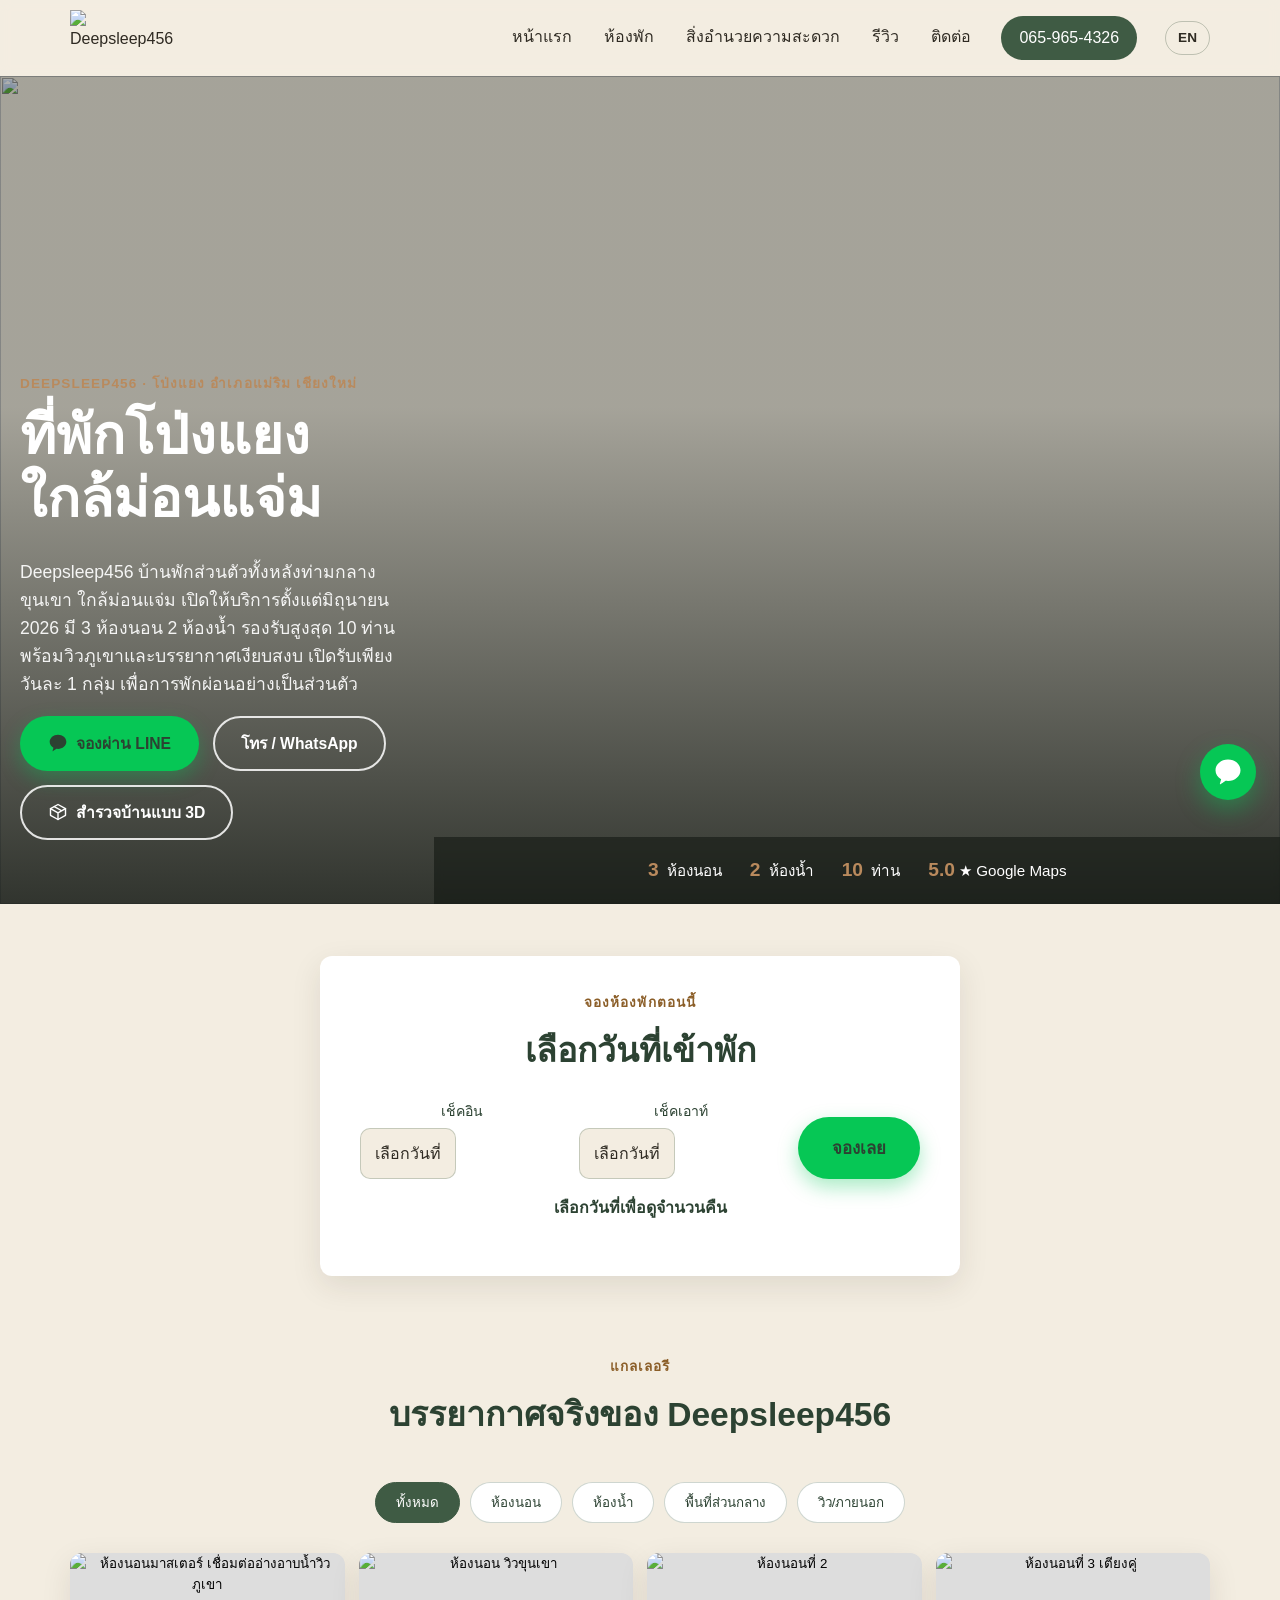
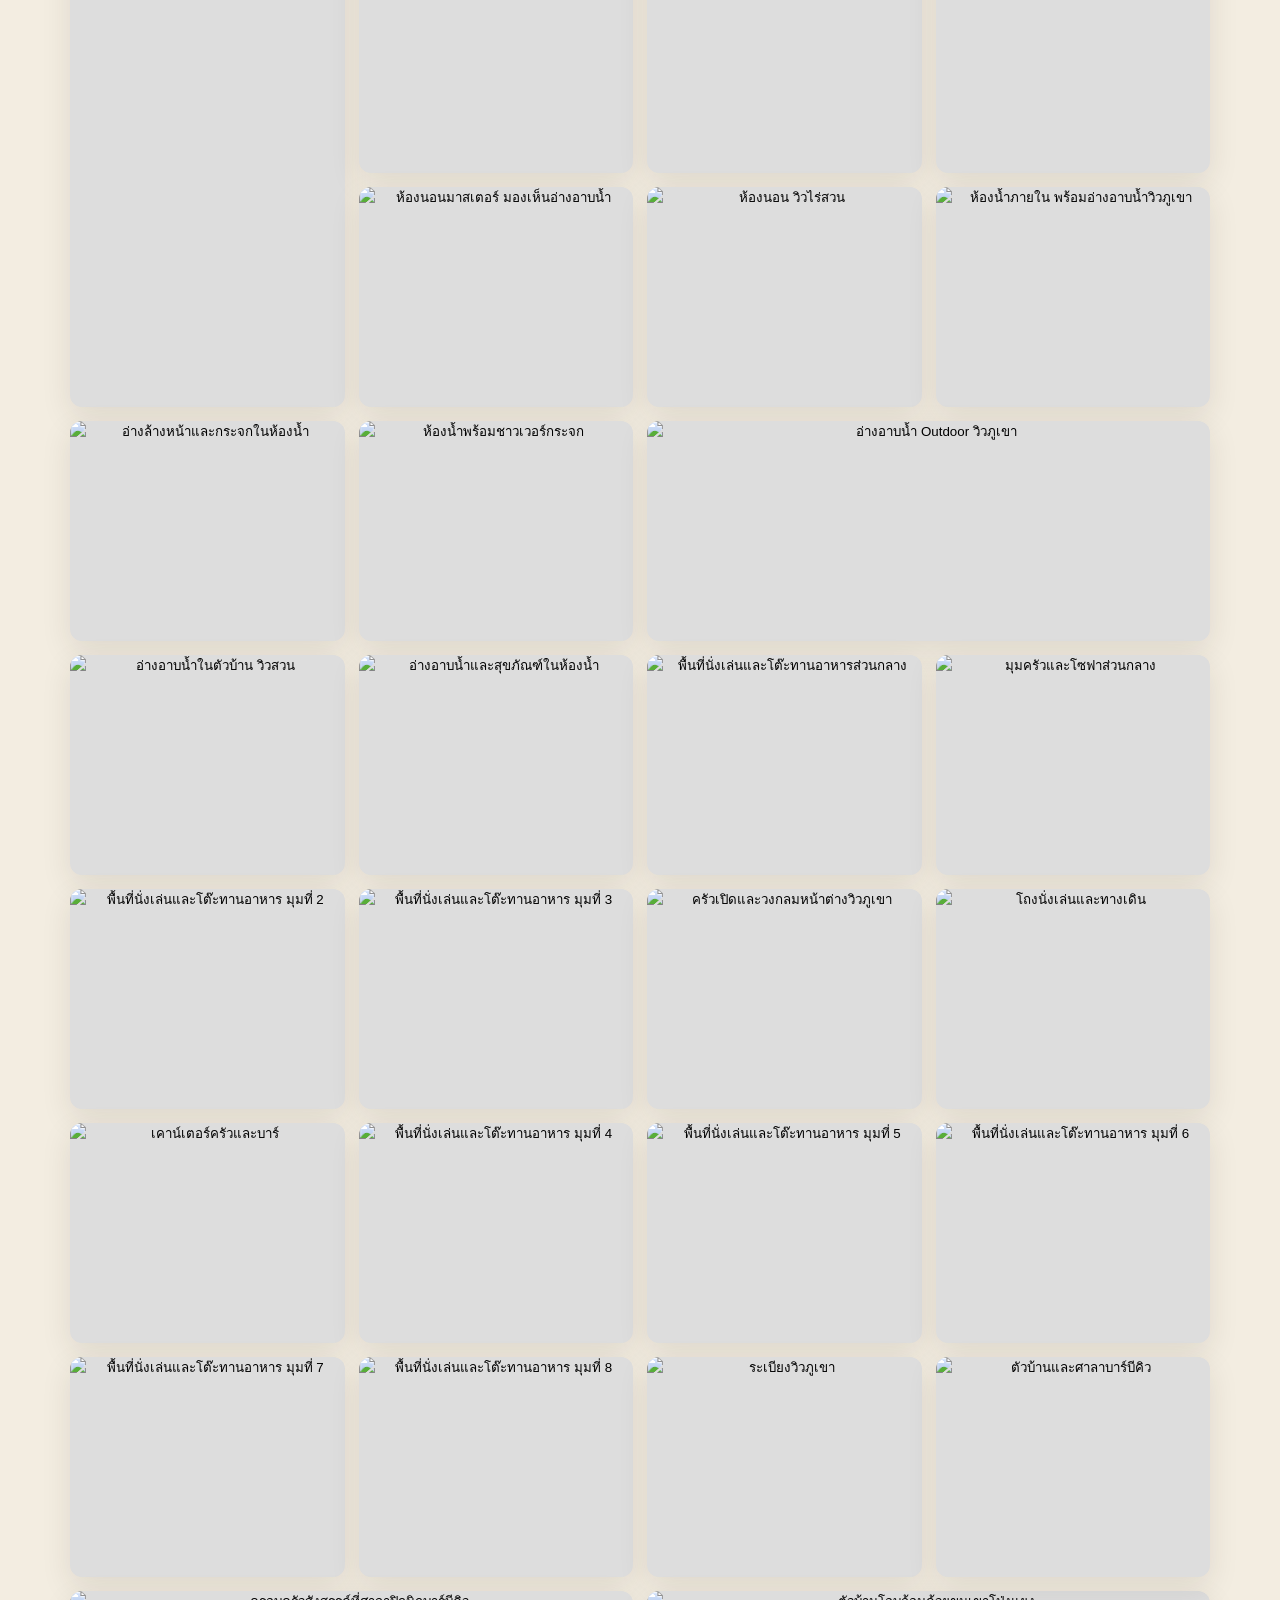
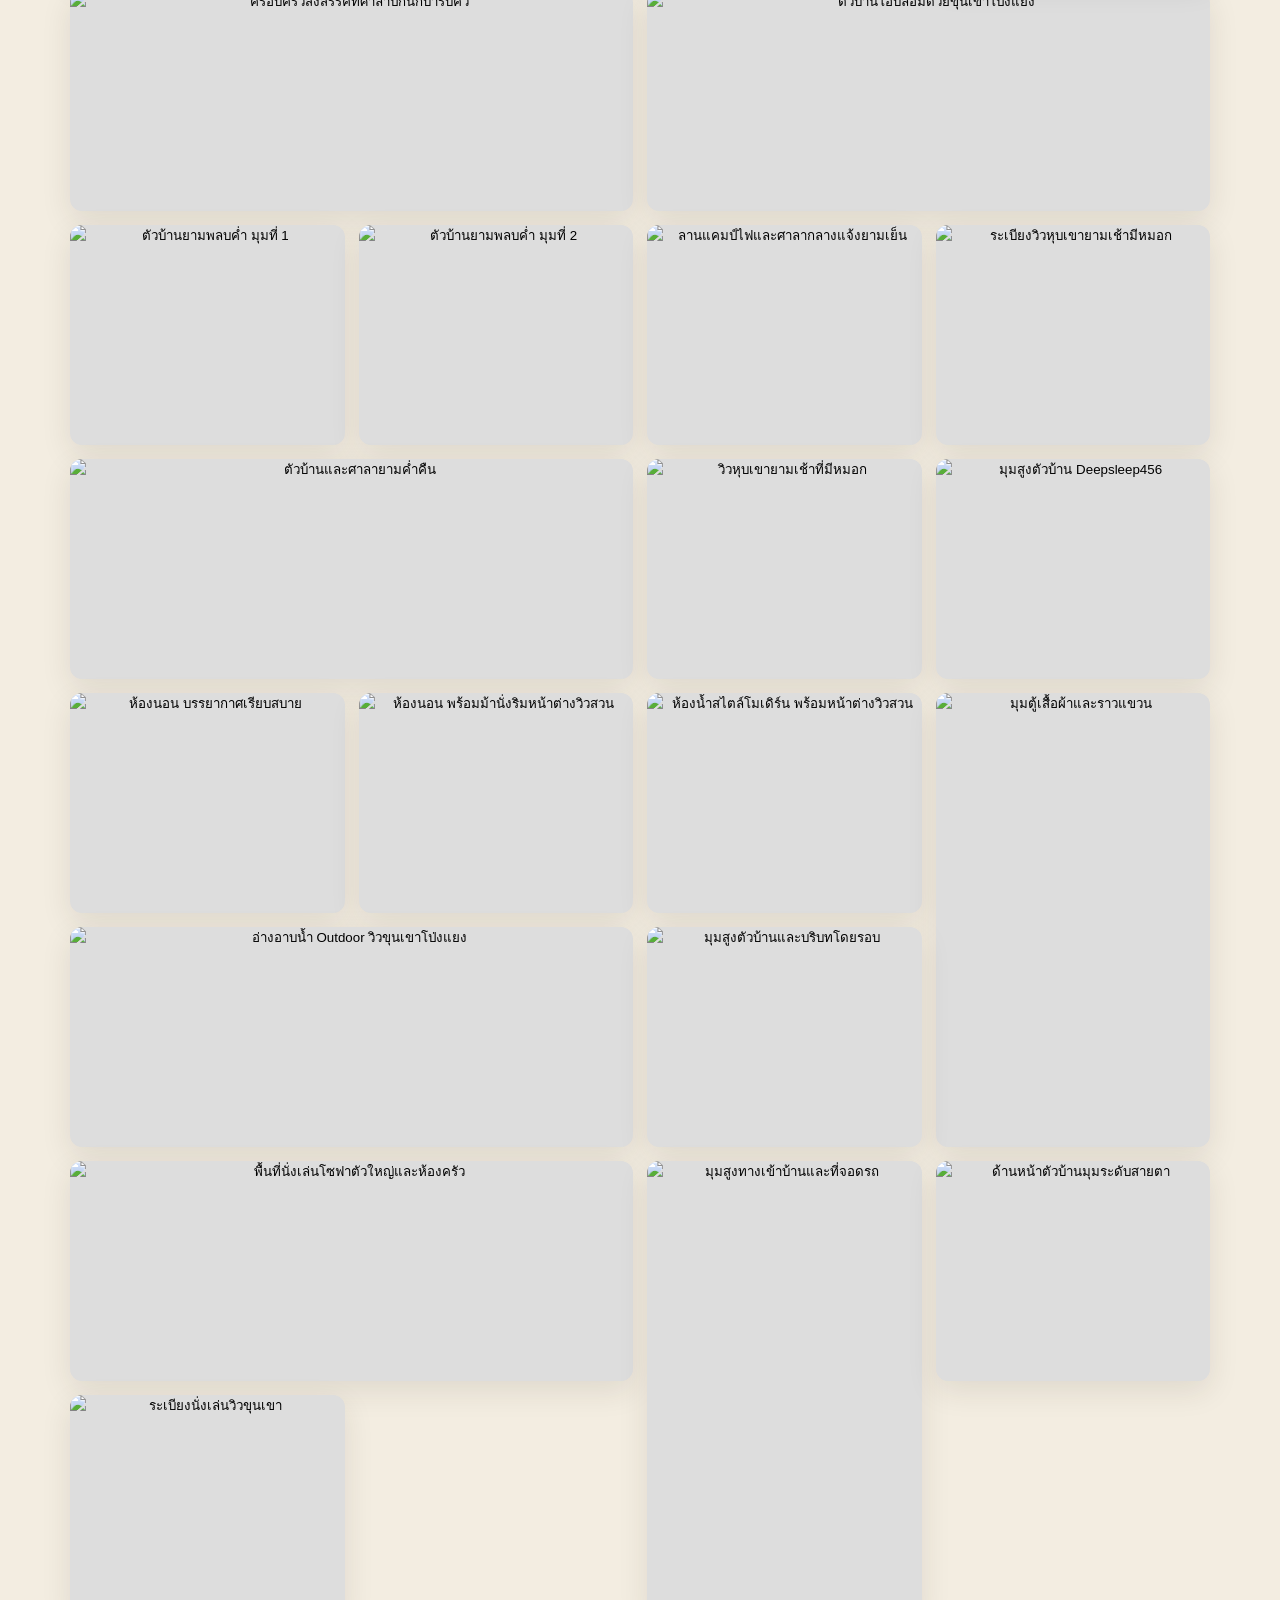
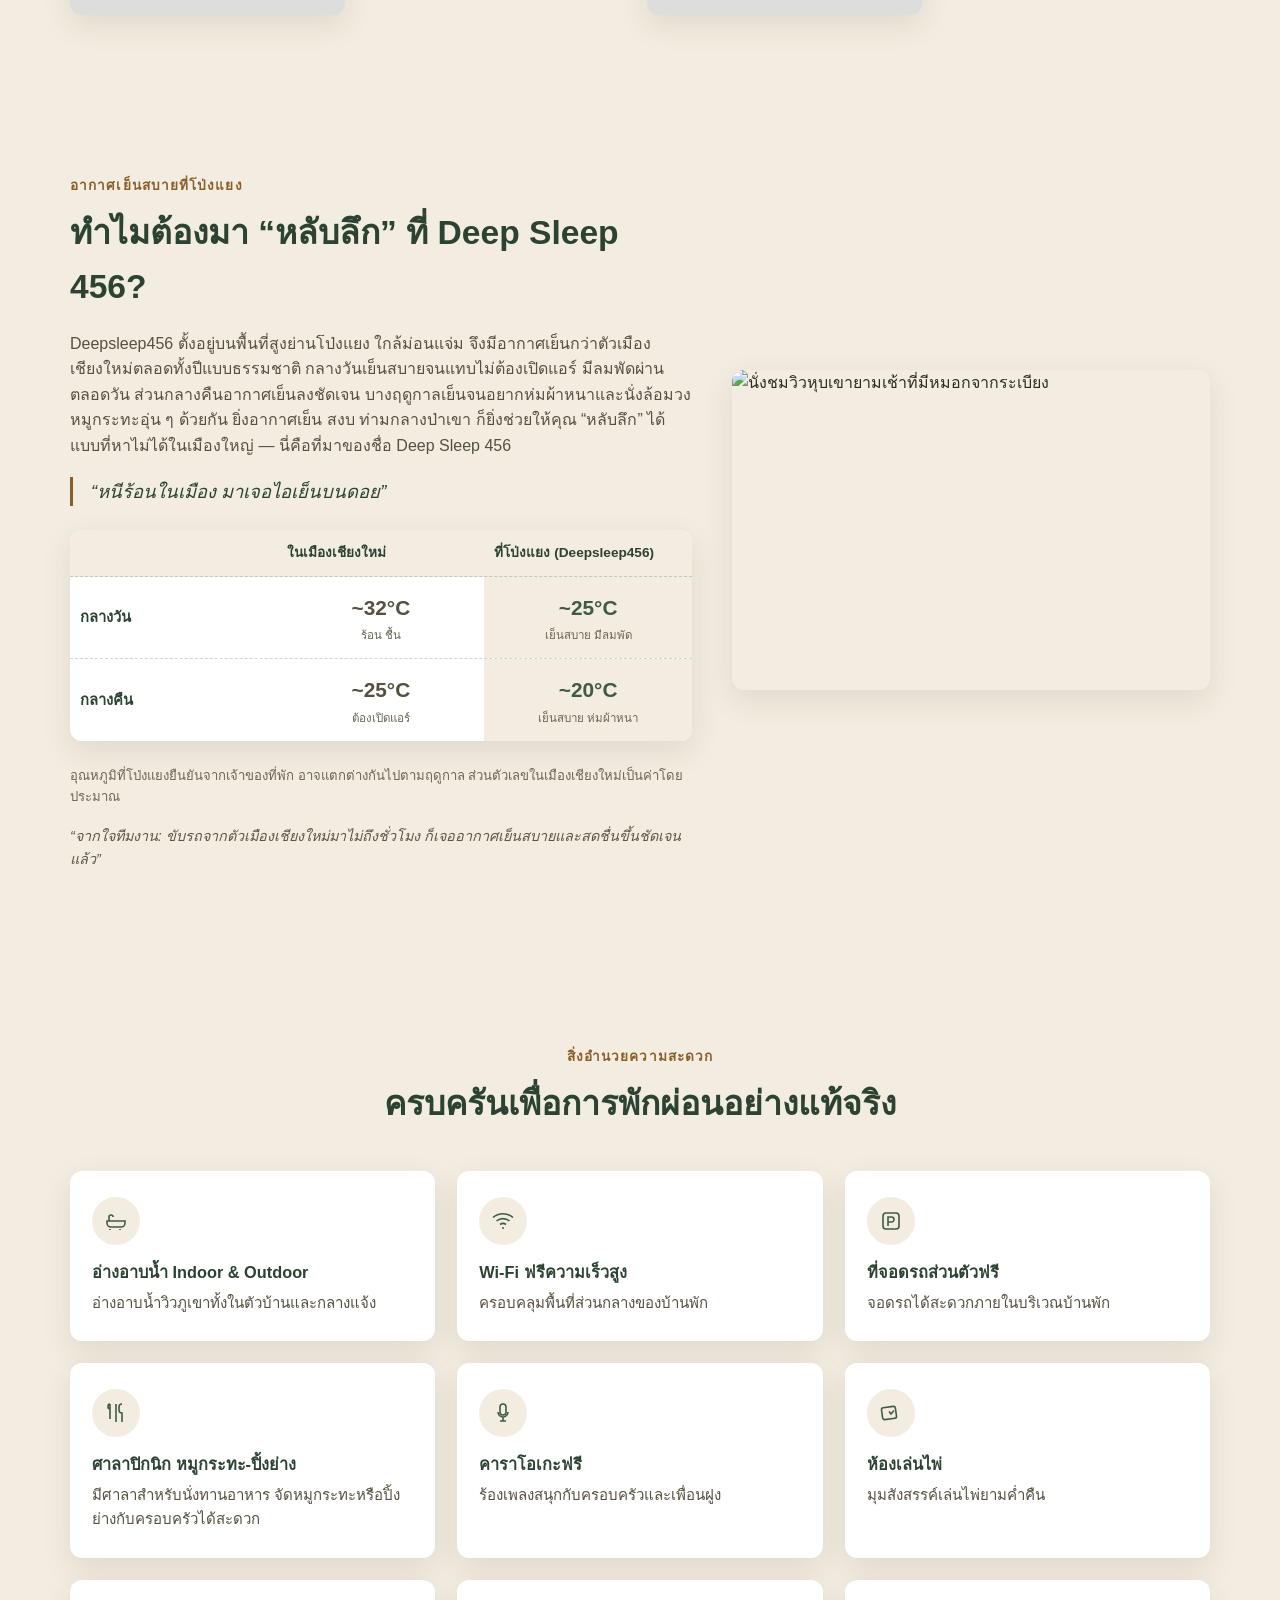
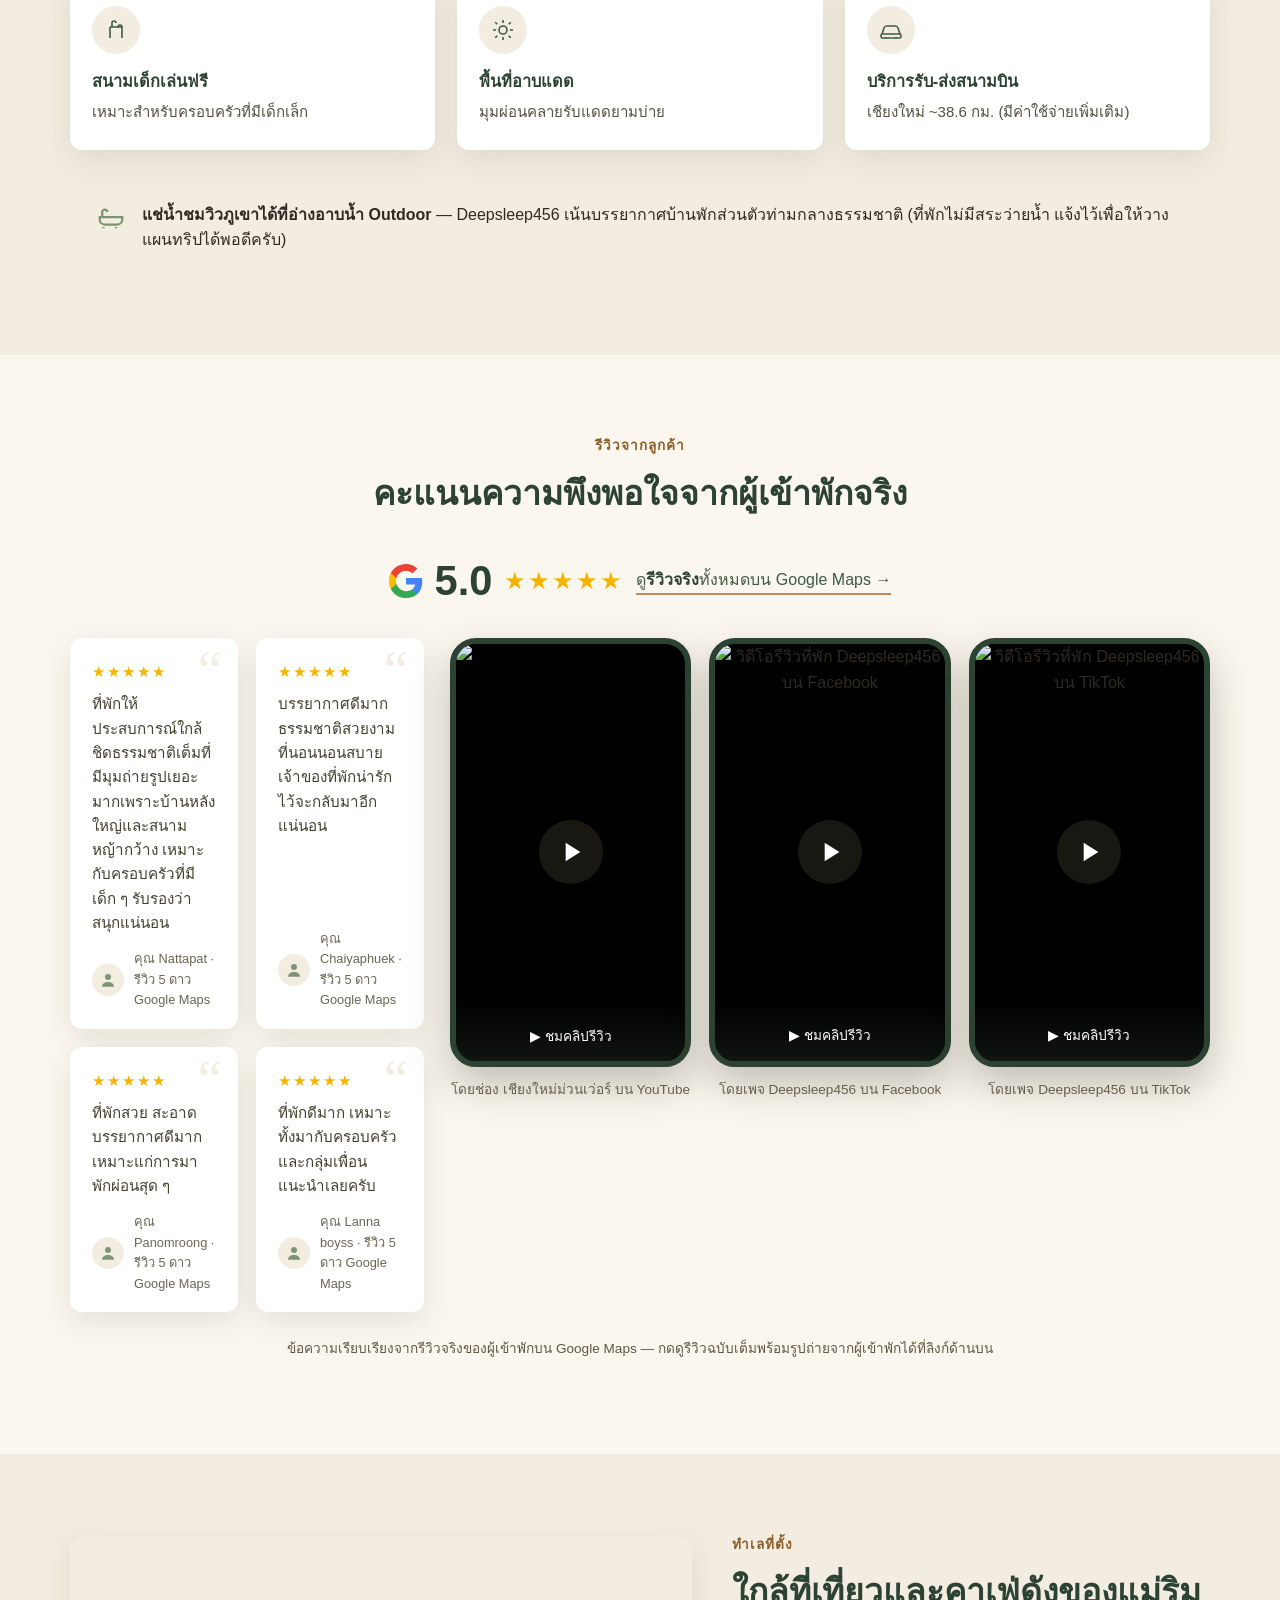
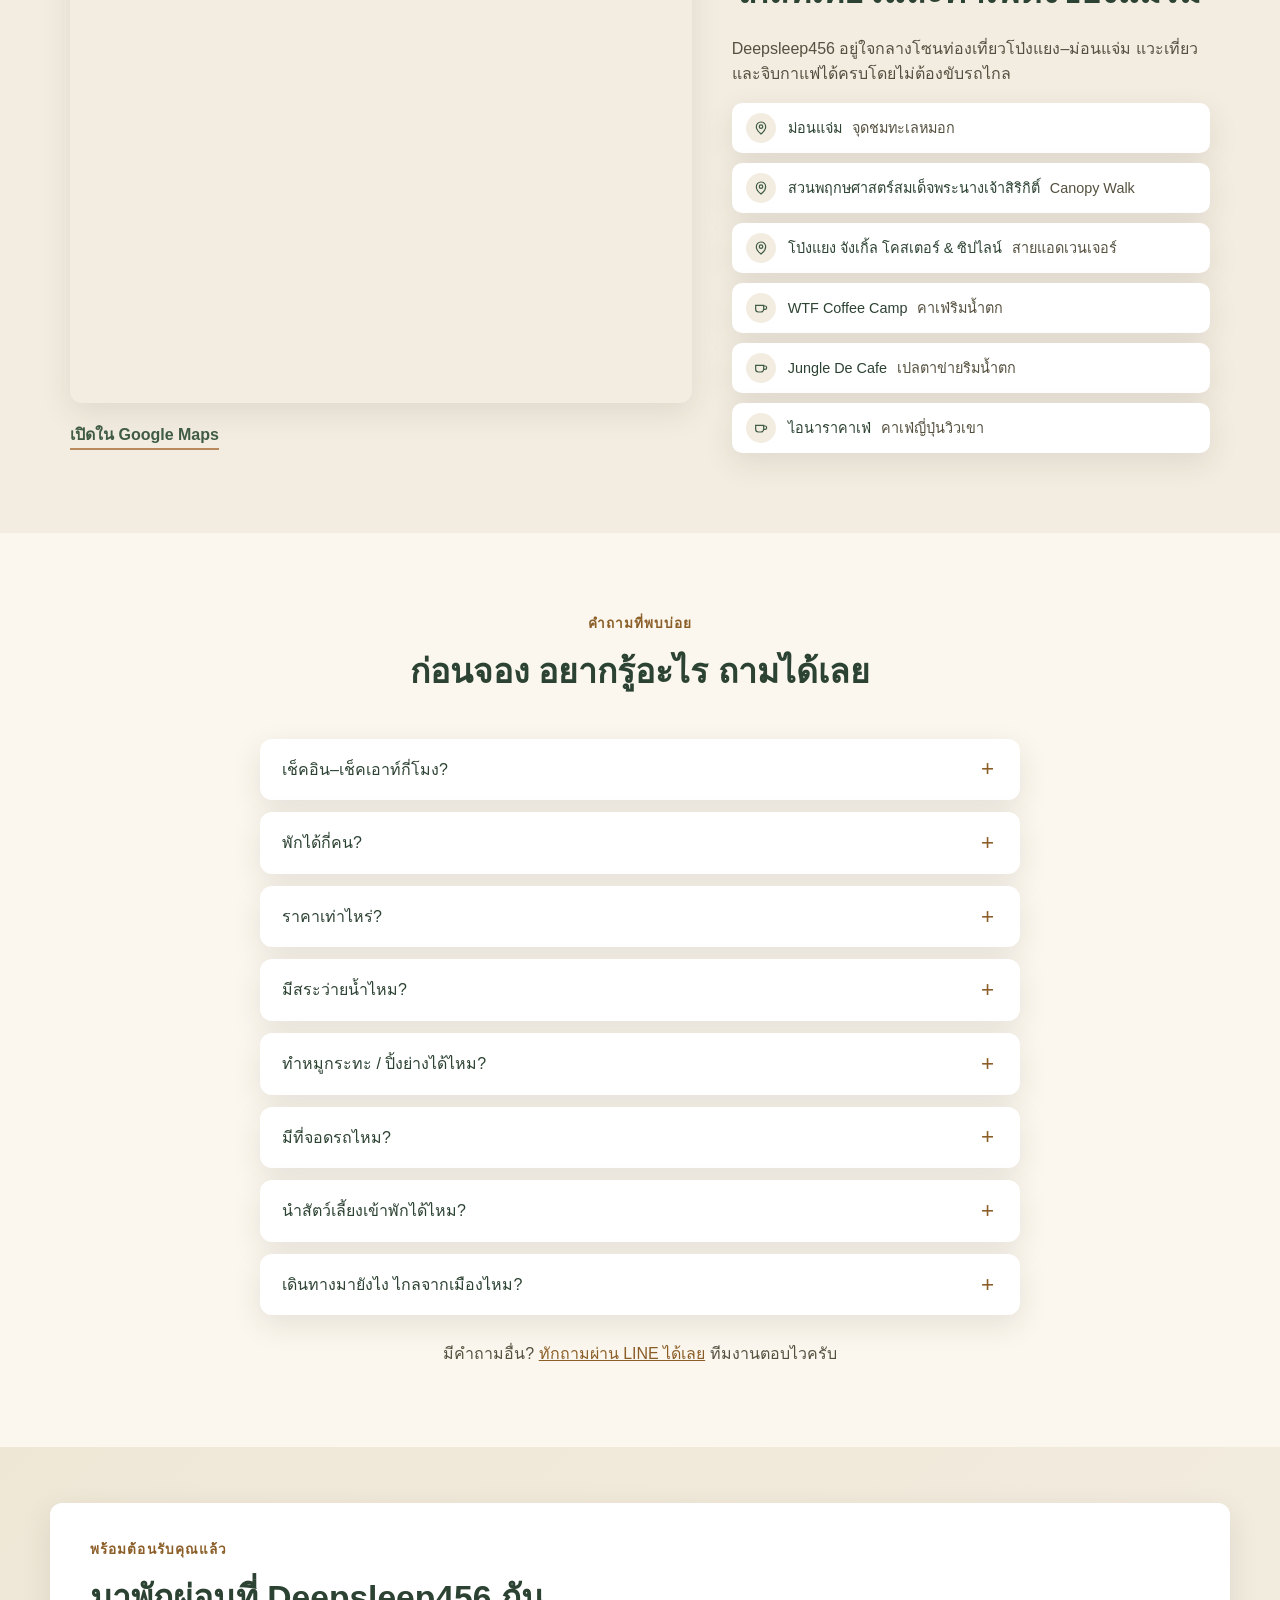
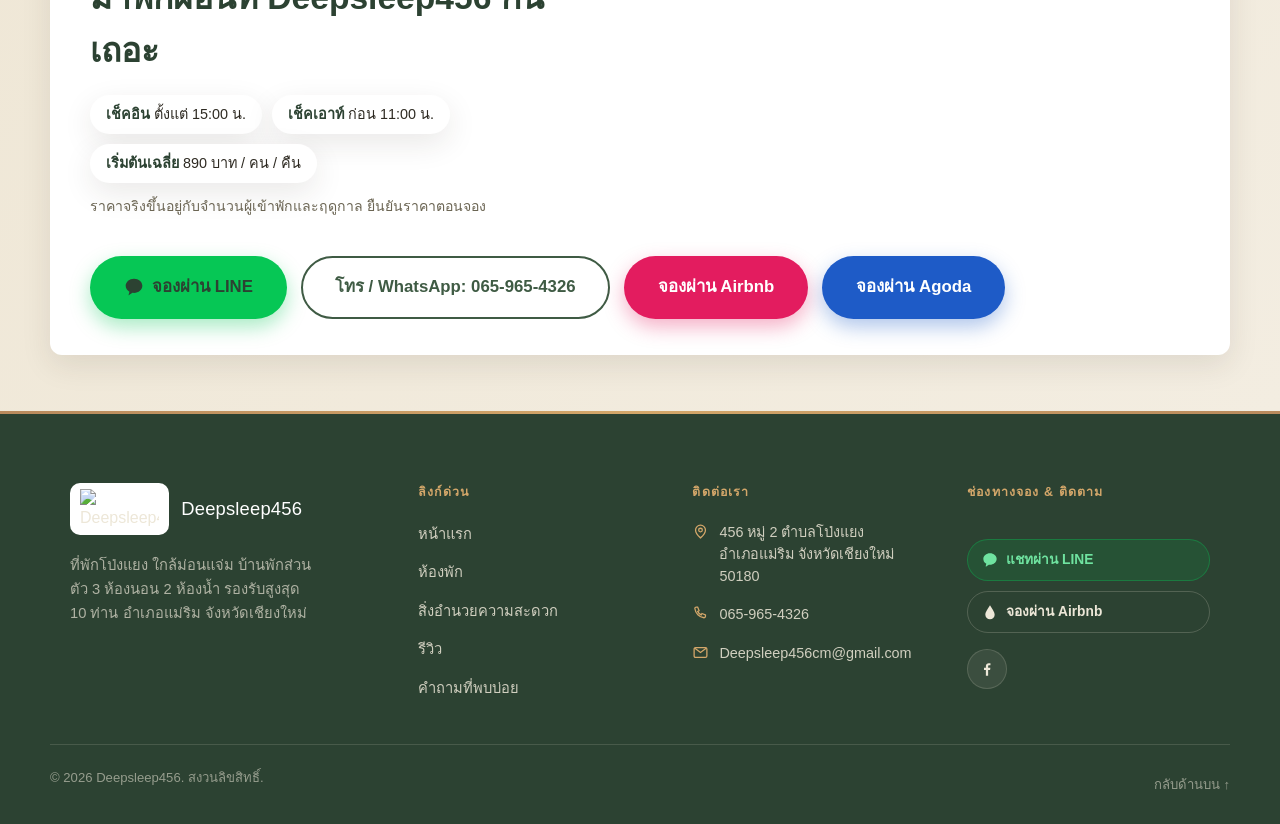
==== commit b4188349: "Add 3D house tour button to homepage hero" ====
--- a/index.html
+++ b/index.html
@@ -782,6 +782,7 @@
           จองผ่าน LINE
         </a>
         <a class="btn btn--outline" href="tel:+66659654326" data-confirm="phone">โทร / WhatsApp</a>
+        <a class="btn btn--outline" href="/3d/"><svg class="btn__icon" viewBox="0 0 24 24" fill="none" stroke="currentColor" stroke-width="1.7" stroke-linecap="round" stroke-linejoin="round" aria-hidden="true"><path d="m12 3 9 5v8l-9 5-9-5V8l9-5Z"/><path d="m3 8 9 5 9-5M12 13v8M7.5 5.5l9 5"/></svg> สำรวจบ้านแบบ 3D</a>
       </div>
     </div>
     <div class="hero__stats" aria-label="ข้อมูลที่พัก">
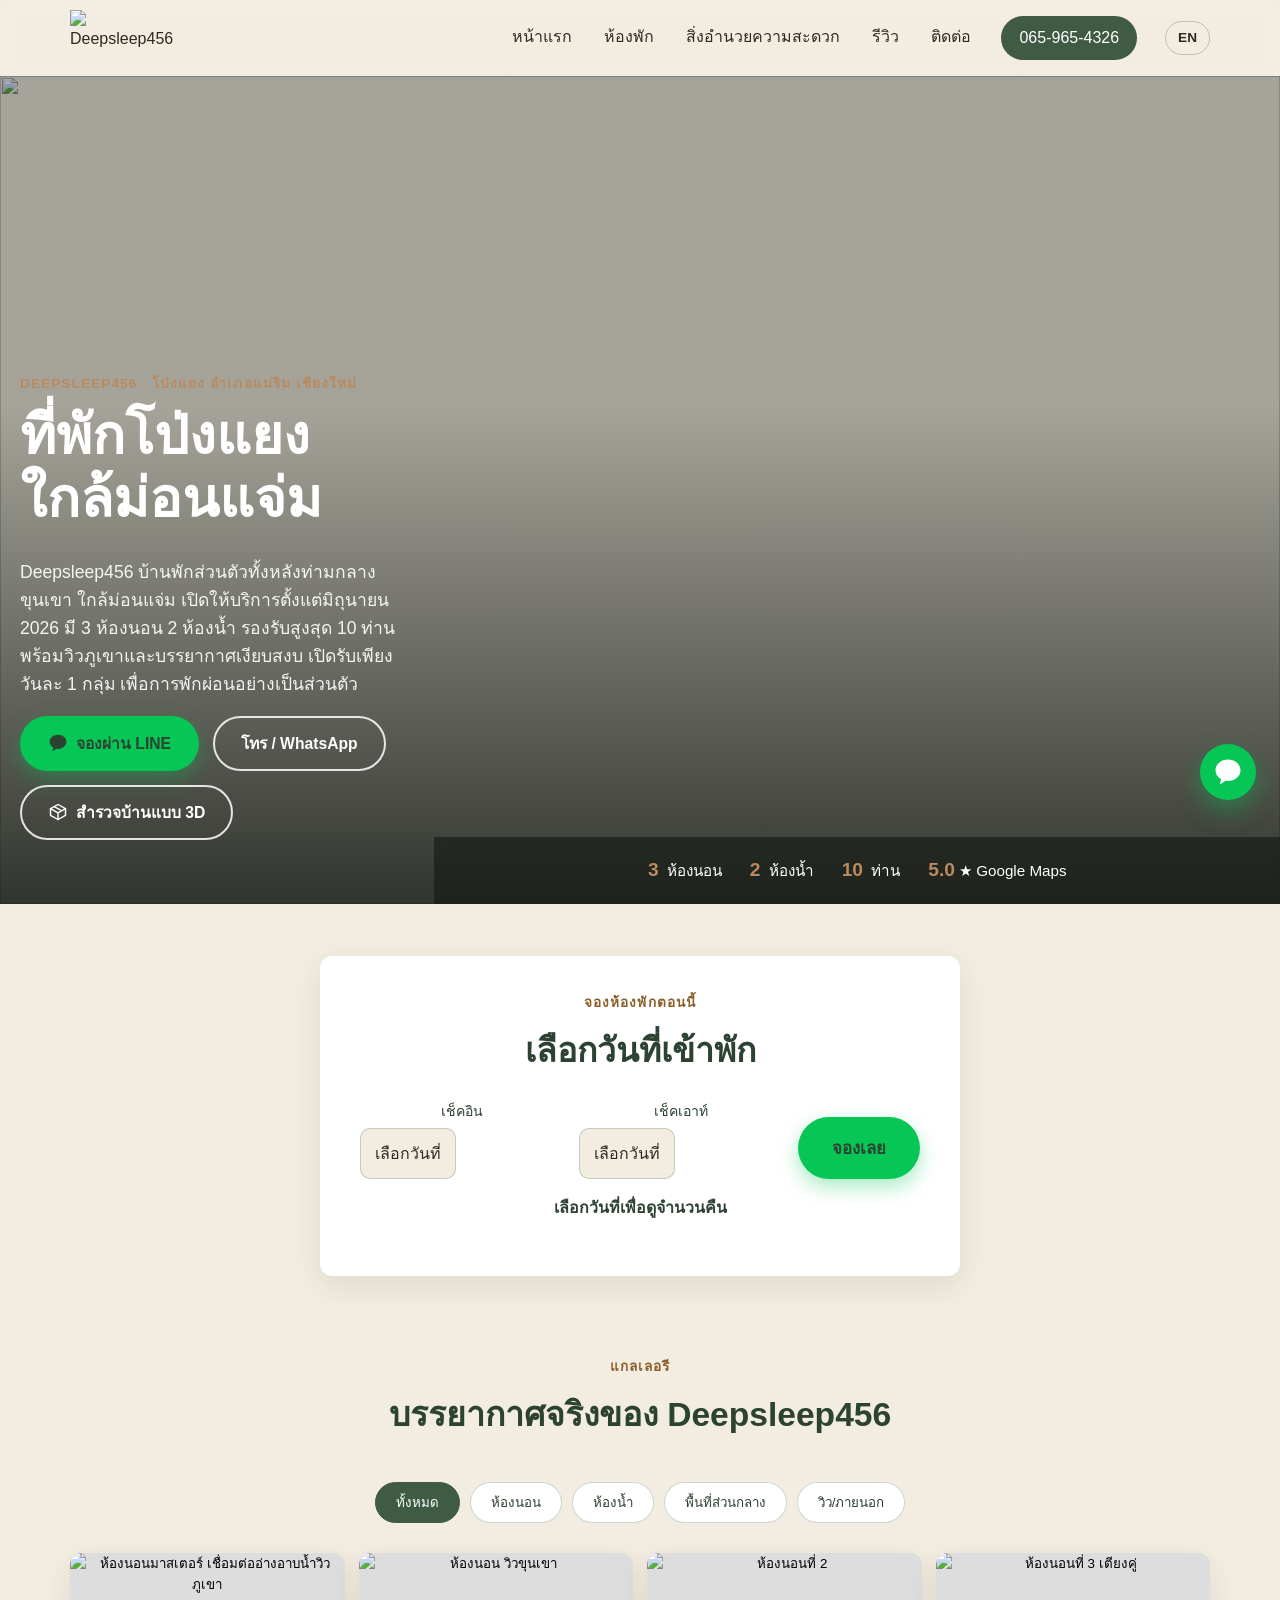
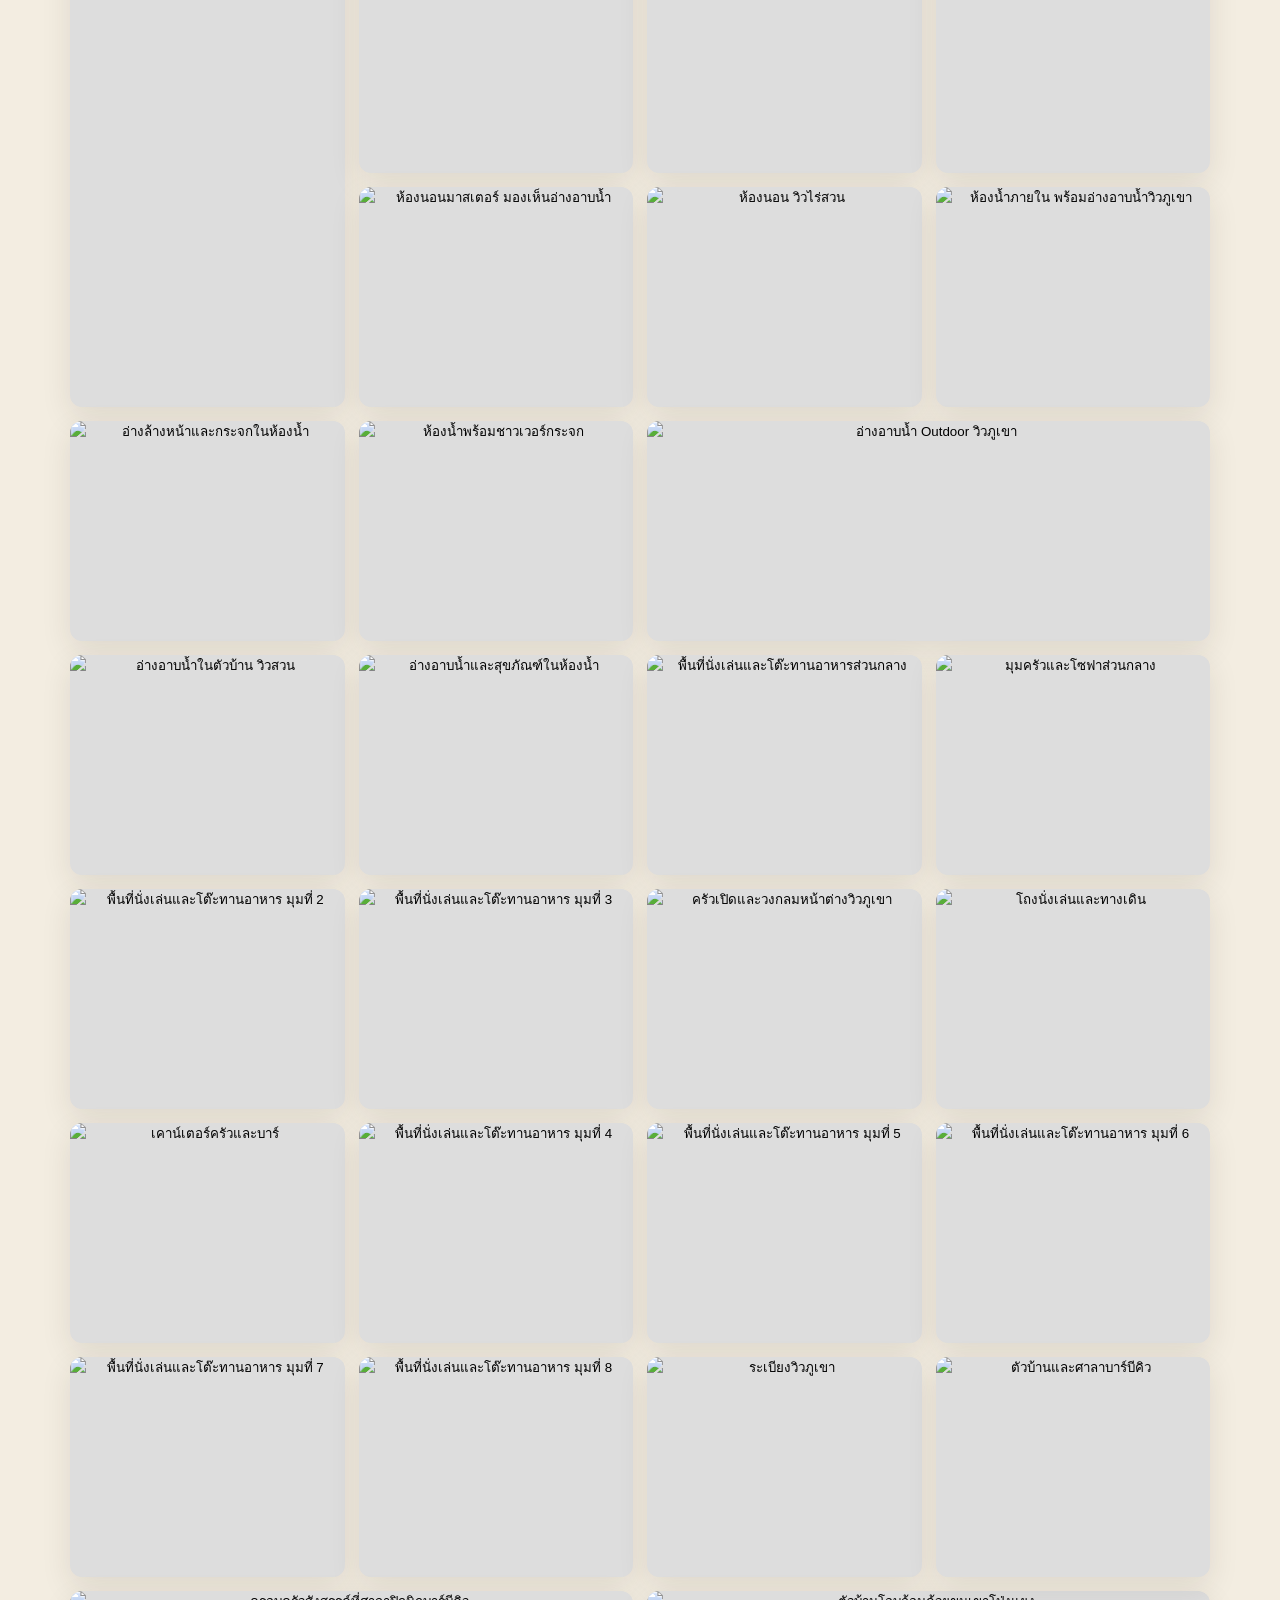
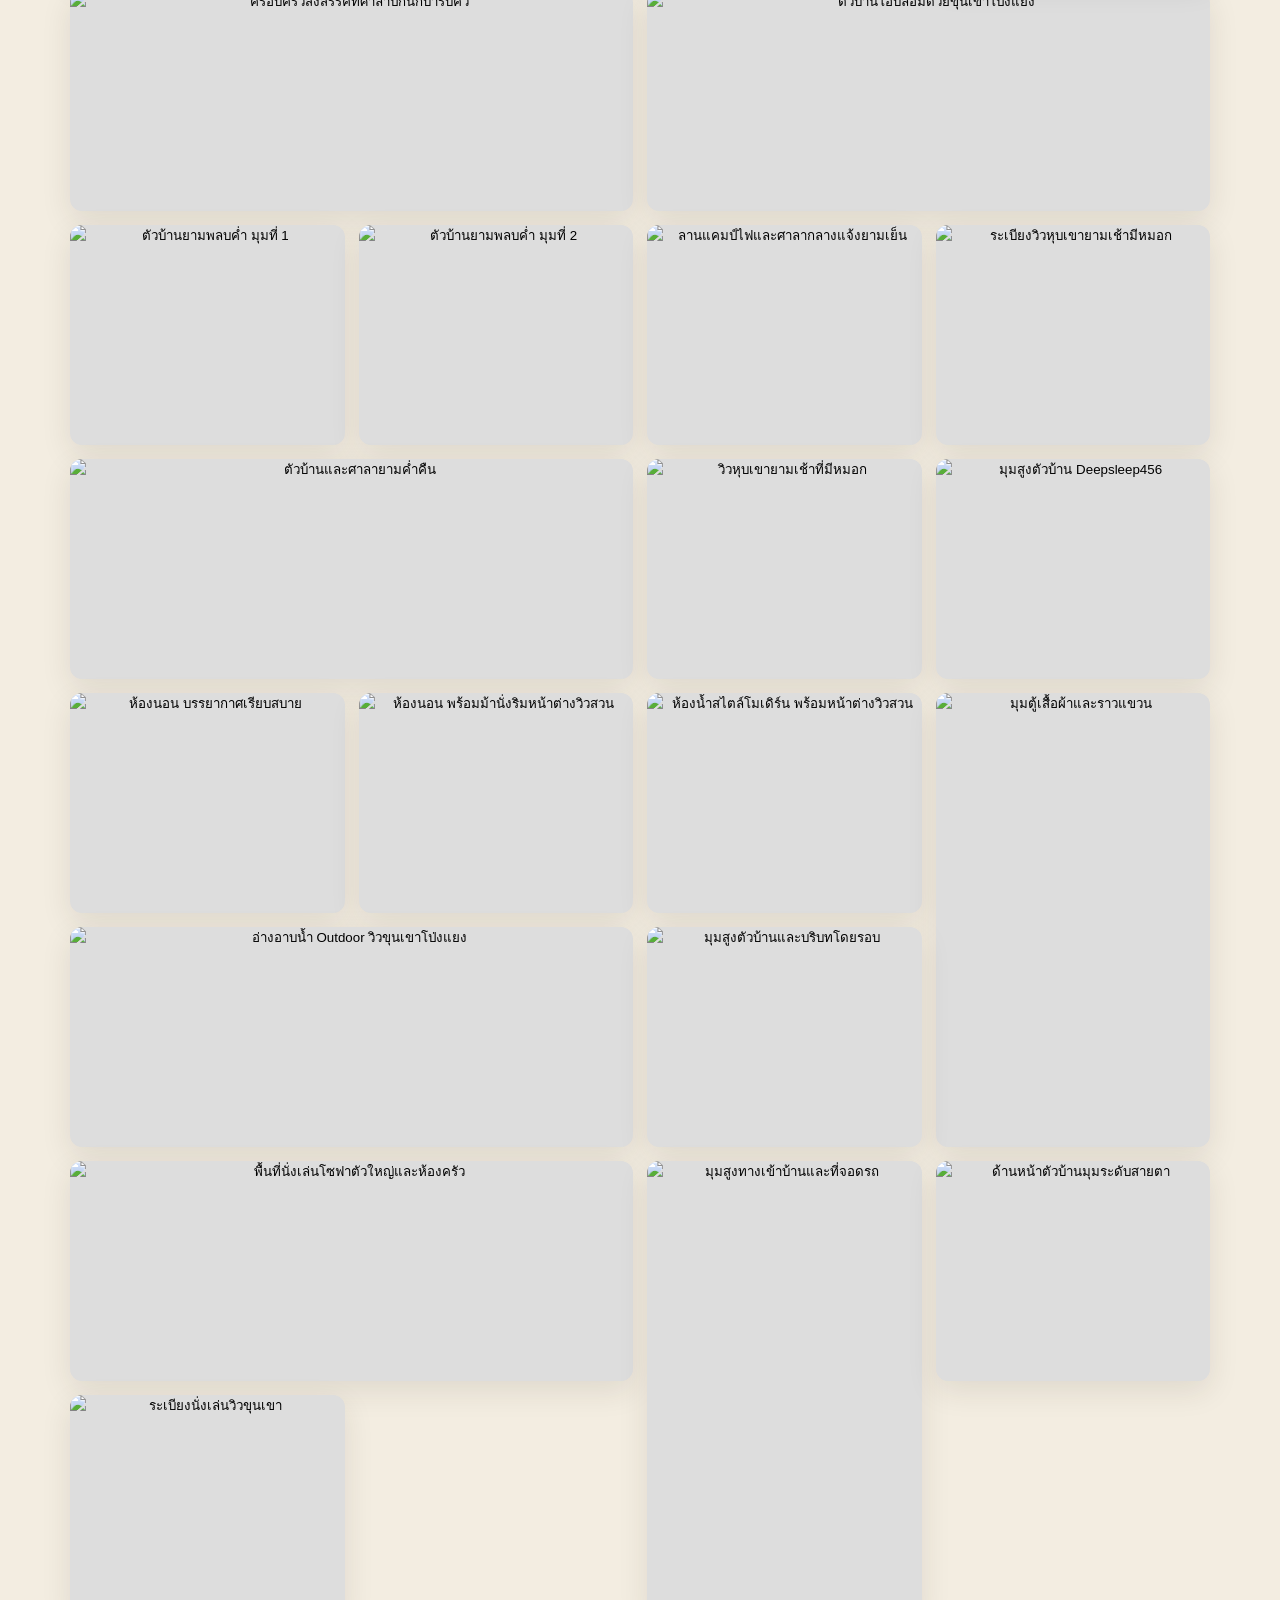
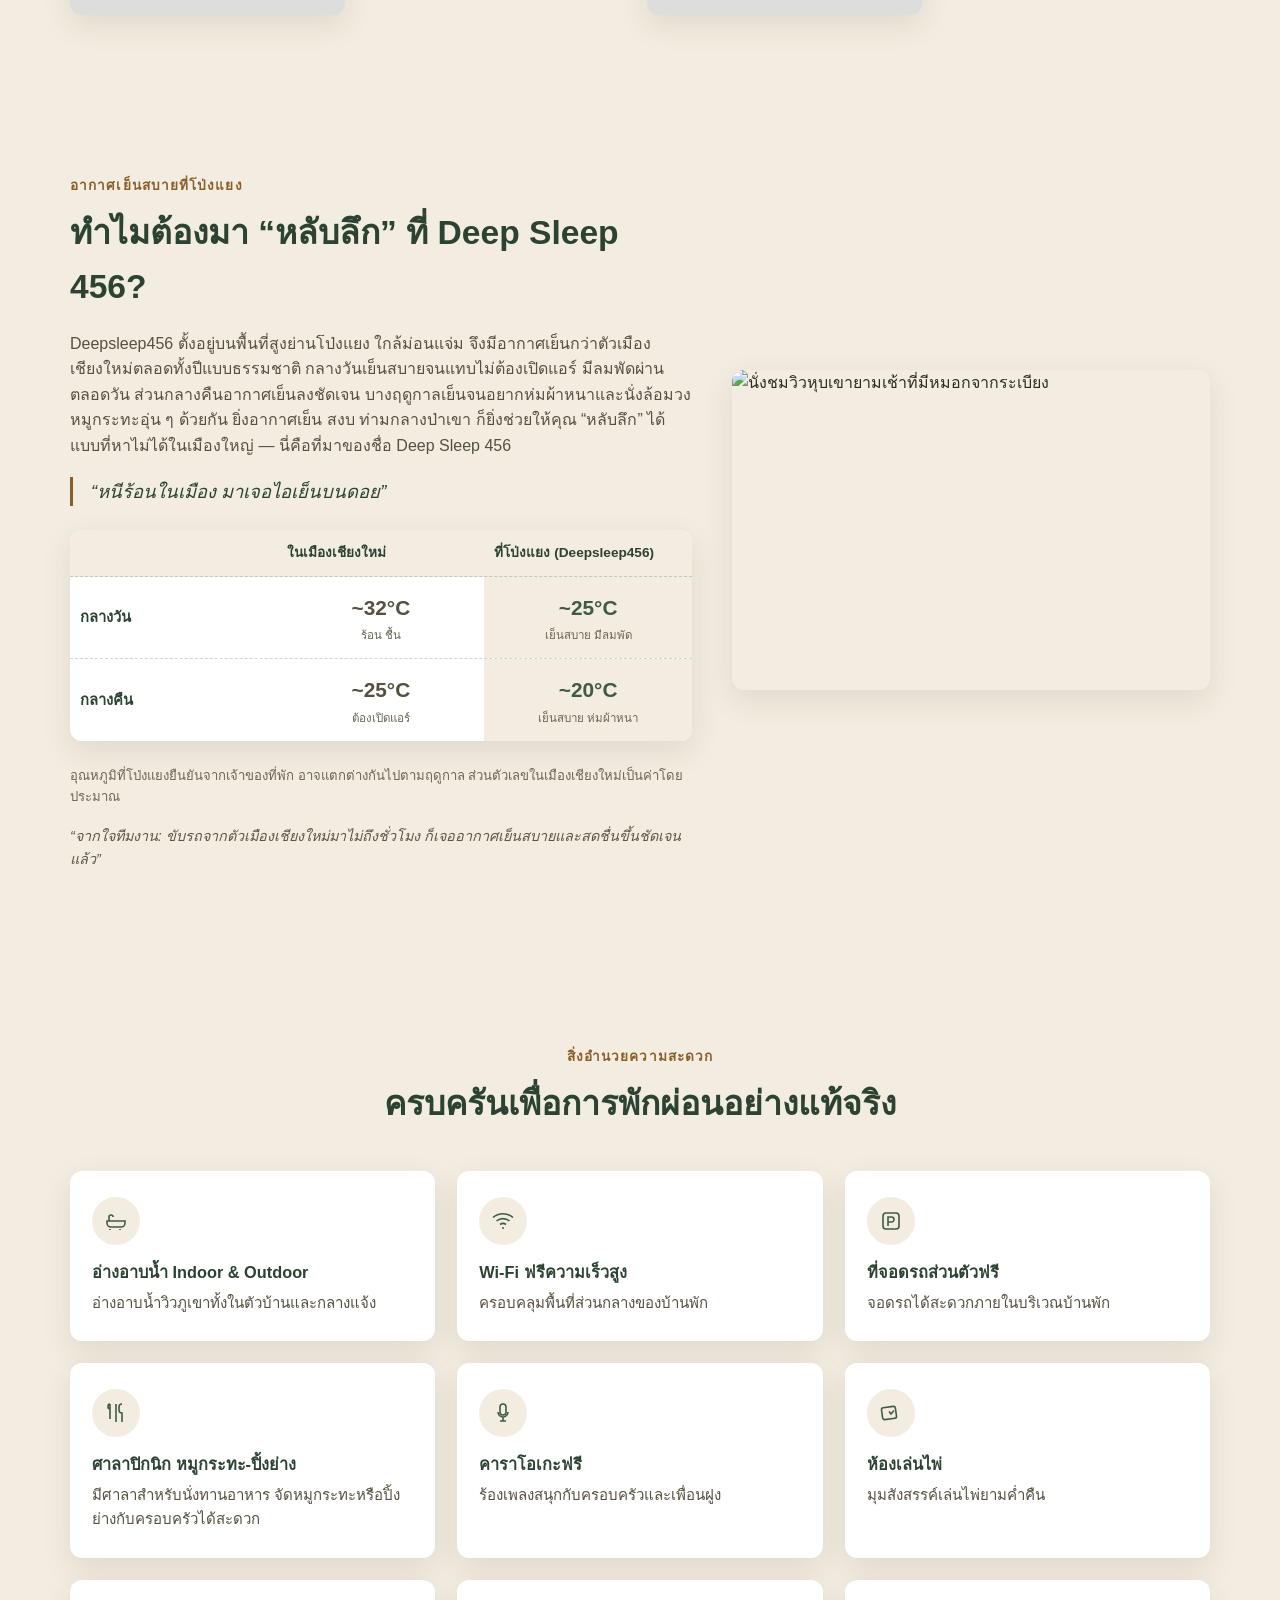
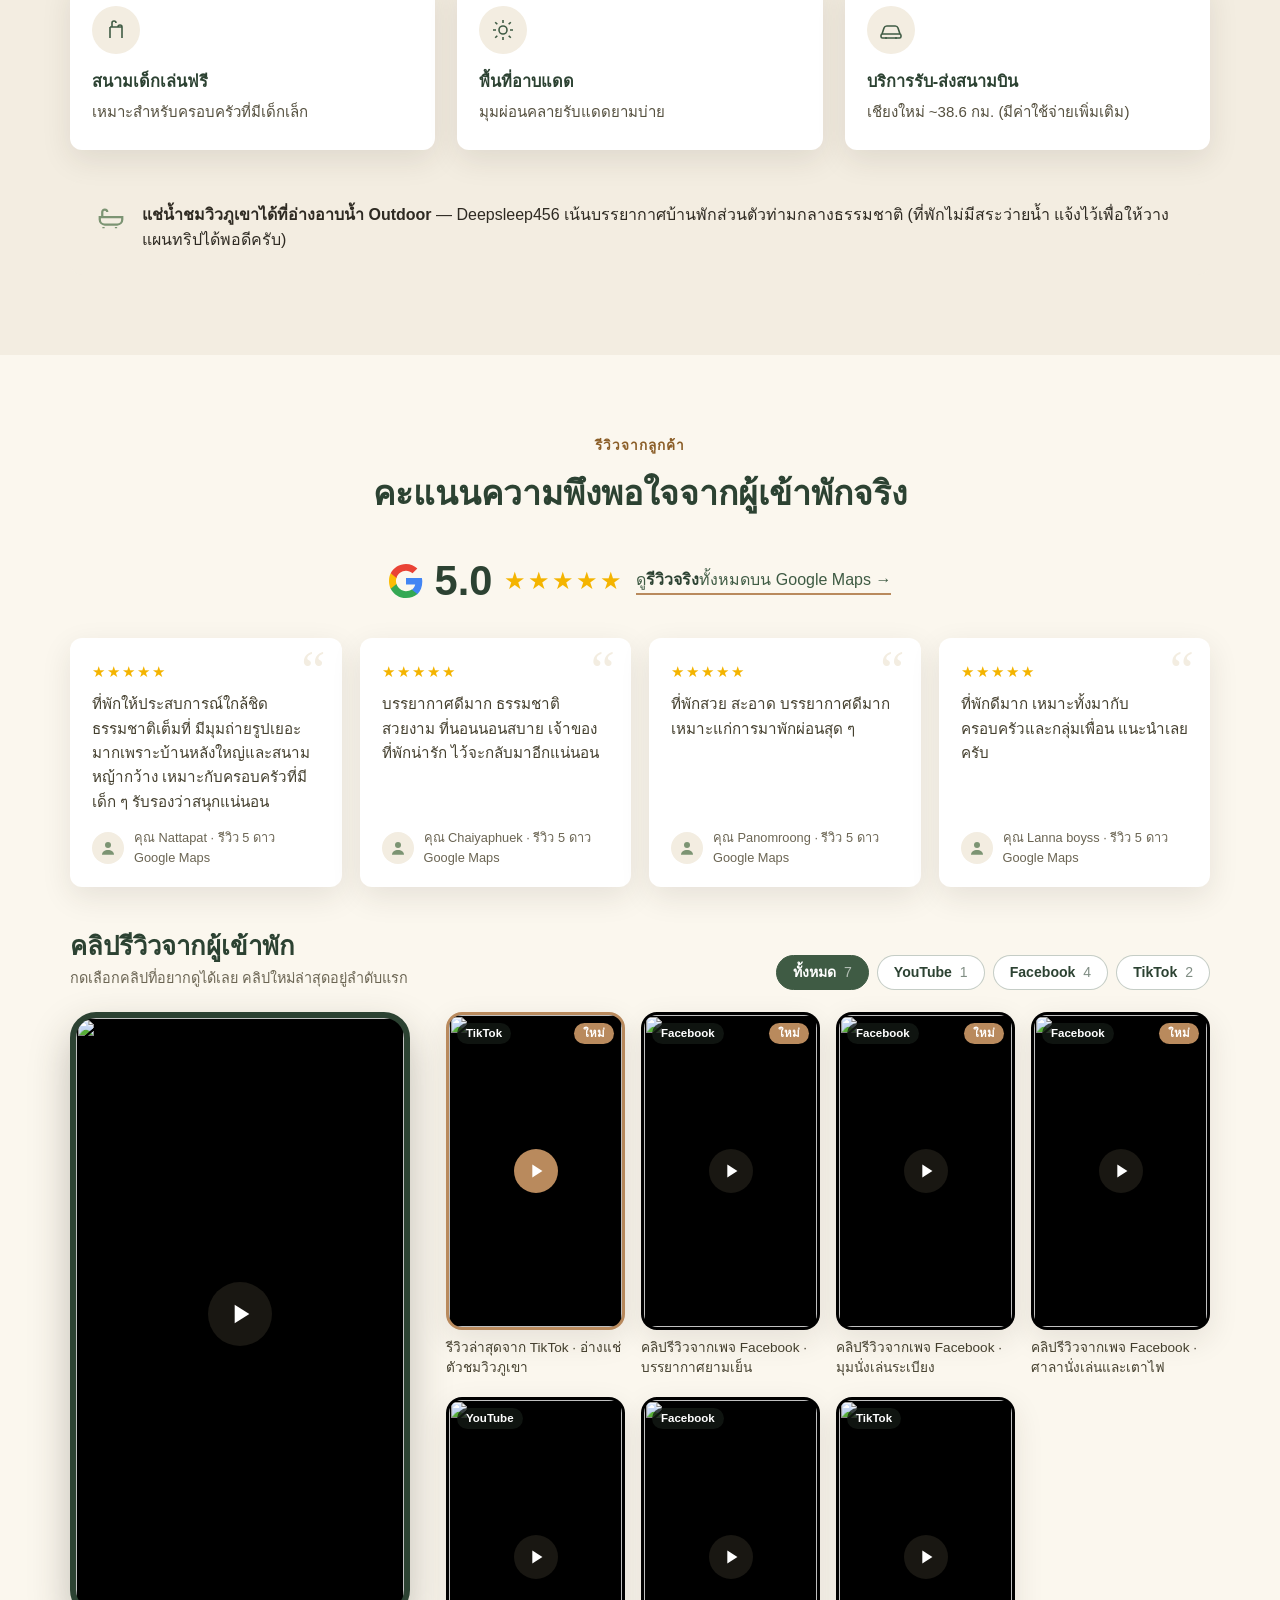
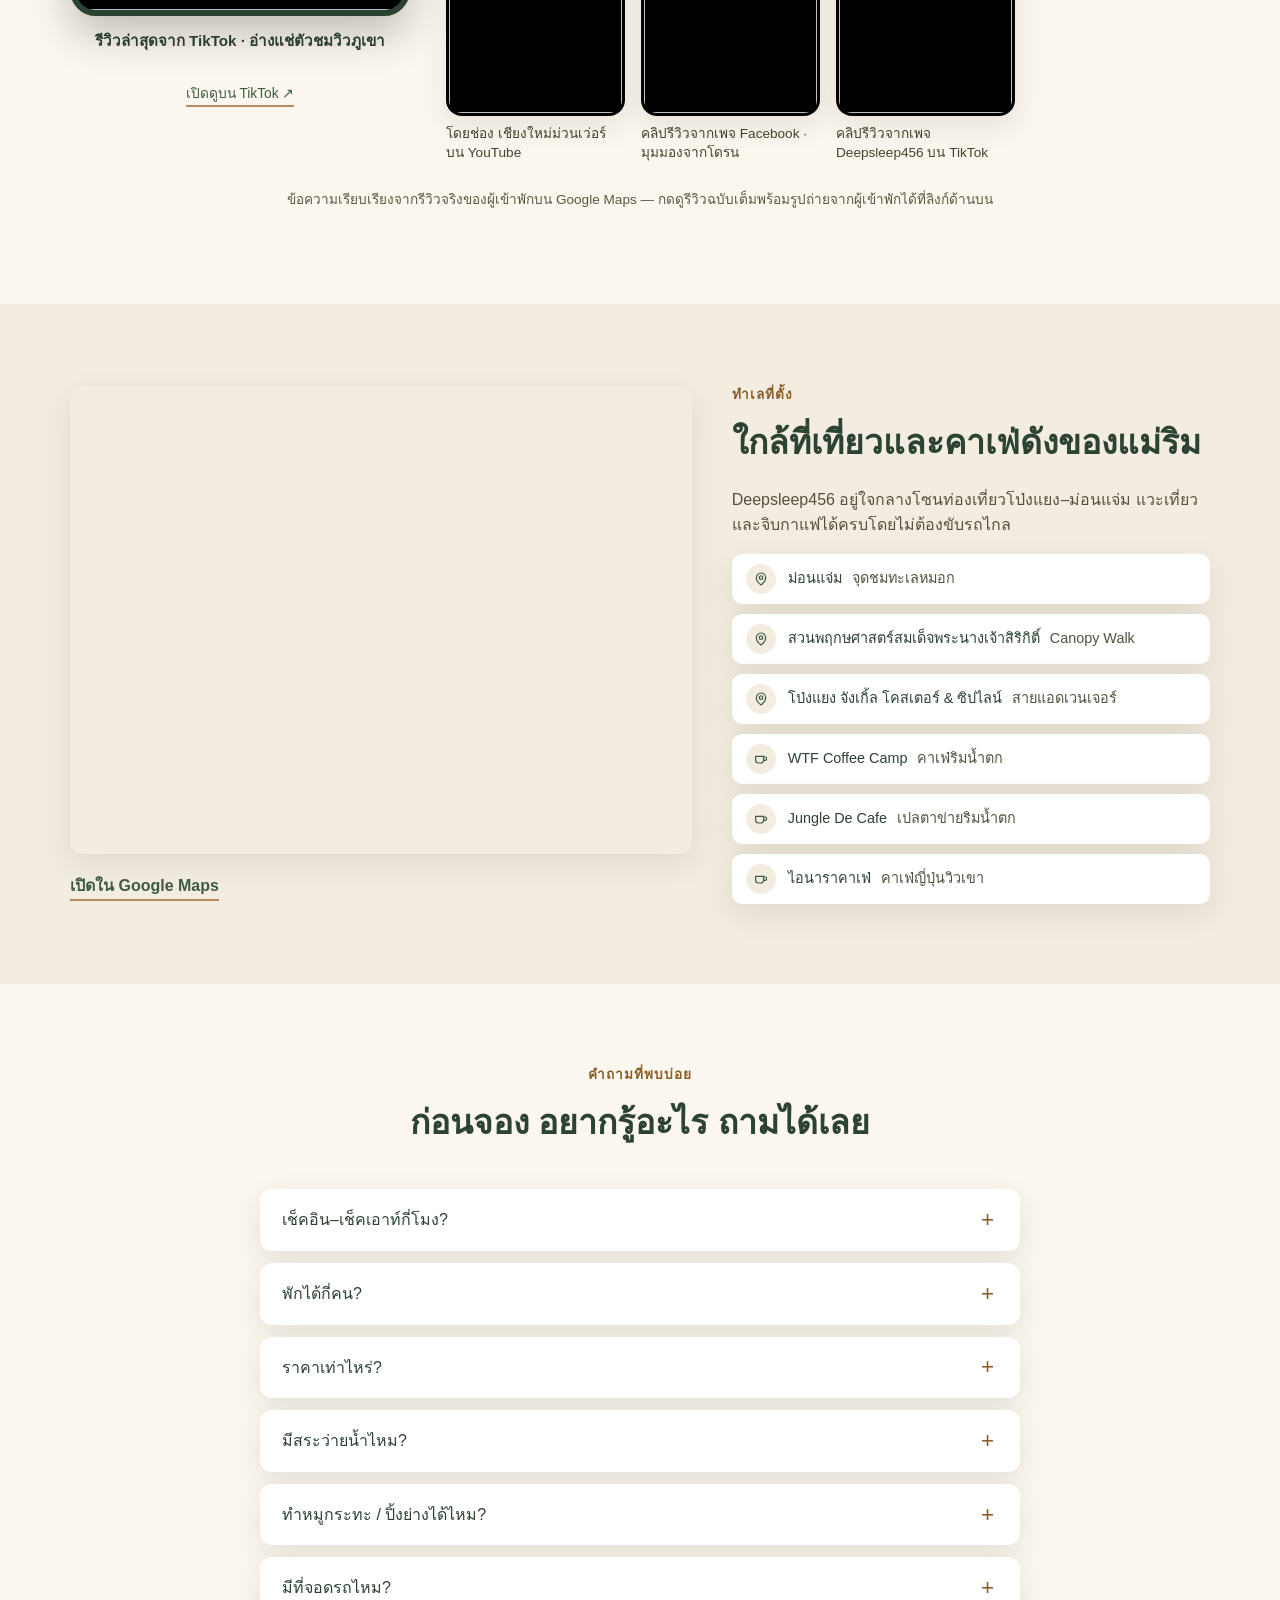
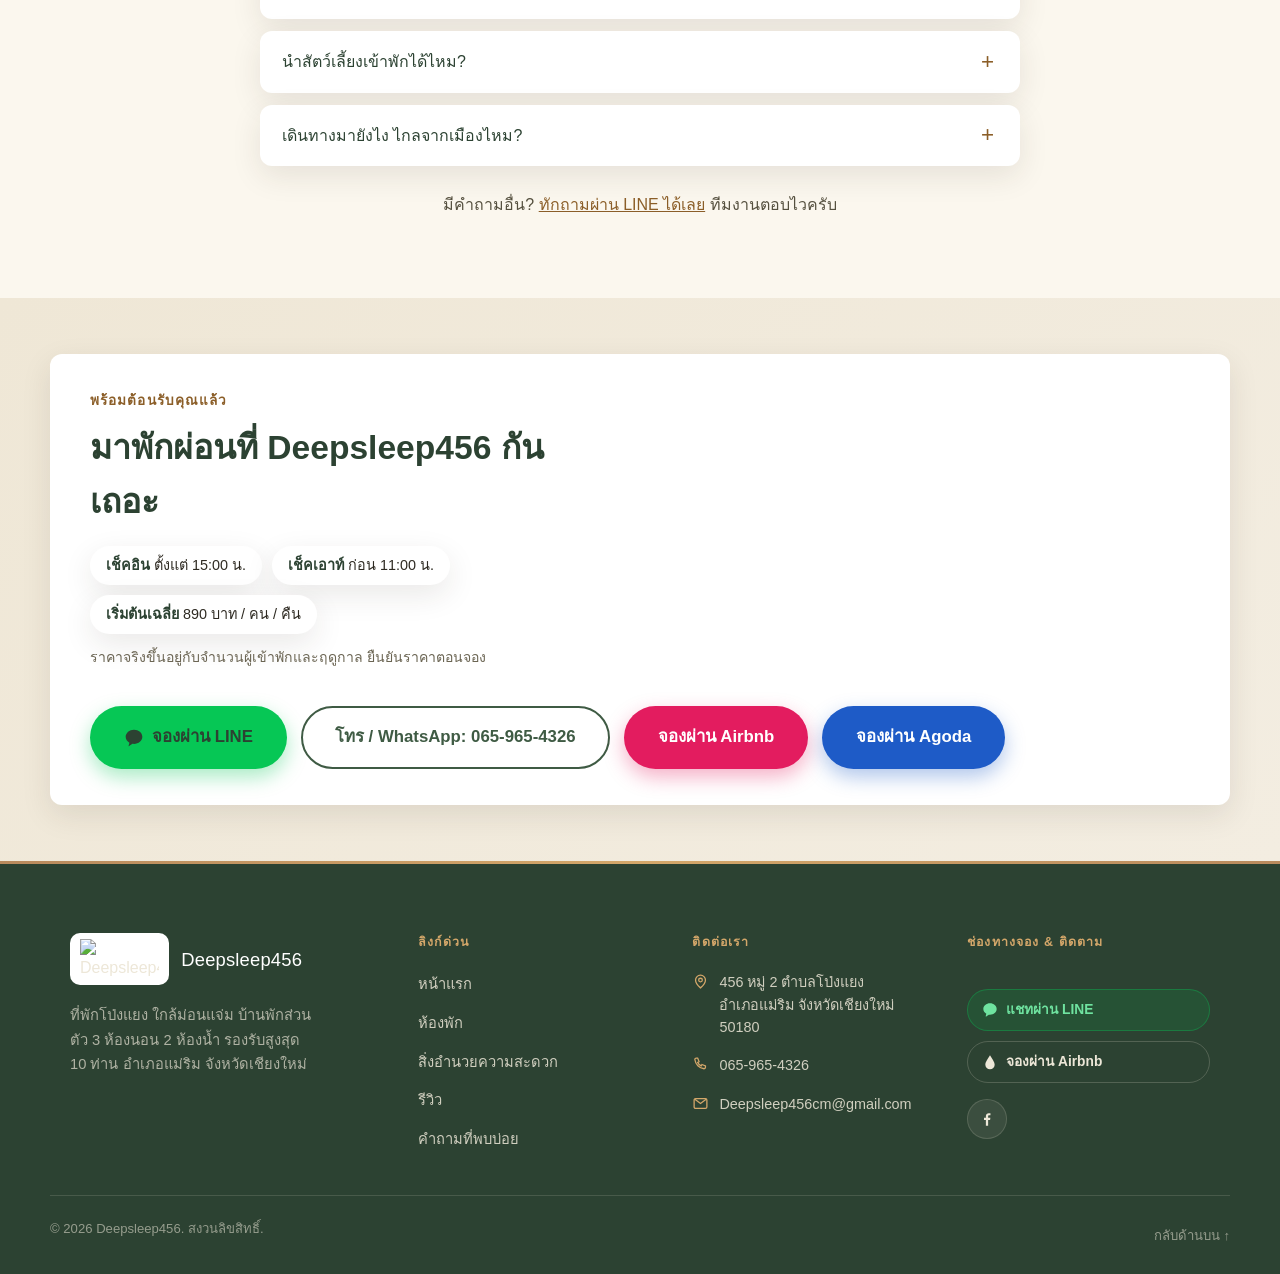
==== commit aef21d8b: "Video review hub: pick a clip (newest first), filter by YouTube/Facebook/TikTok, embeds load only on" ====
--- a/index.html
+++ b/index.html
@@ -470,6 +470,60 @@
 .video-facade iframe { width: 100%; height: 100%; border: 0; }
 .reviews__video-caption { margin: 12px 0 0; font-size: .85rem; color: #6b6553; }
 .reviews__note { text-align: center; margin-top: 26px; color: #5c5745; font-size: .85rem; }
+/* Video review hub: pick a clip, the newest are first (see data-clips in main.js) */
+.reviews__layout--stack { grid-template-columns: 1fr; gap: 44px; }
+.reviews__layout--stack .reviews__grid { grid-template-columns: repeat(4, 1fr); }
+.clips__head { display: flex; flex-wrap: wrap; align-items: flex-end; justify-content: space-between; gap: 14px 24px; margin-bottom: 22px; }
+.clips__title { font-family: var(--font-heading); font-size: 1.6rem; line-height: 1.25; color: var(--color-forest-dark); margin: 0; }
+.clips__sub { margin: 4px 0 0; color: #6b6553; font-size: .9rem; }
+.clips__tabs { display: flex; flex-wrap: wrap; gap: 8px; }
+.clips__tab {
+  border: 1.5px solid rgba(63,91,68,.3); background: #fff; color: var(--color-forest-dark); border-radius: 999px;
+  padding: 8px 16px; font: inherit; font-size: .88rem; font-weight: 600; cursor: pointer; line-height: 1.2;
+}
+.clips__tab span { opacity: .6; margin-left: 4px; font-weight: 500; }
+.clips__tab:hover { border-color: var(--color-forest); }
+.clips__tab.is-active { background: var(--color-forest); border-color: var(--color-forest); color: #fff; }
+.clips__stage { display: grid; grid-template-columns: 340px 1fr; gap: 36px; align-items: start; }
+.clips__player { position: sticky; top: calc(var(--header-height) + 16px); }
+.clips__player:empty { display: none; }
+.clips__stage:has(.clips__player:empty) { grid-template-columns: 1fr; }
+.clips__player .video-facade { max-width: 340px; margin: 0 auto; }
+.clips__now { margin: 14px auto 0; max-width: 340px; text-align: center; }
+.clips__now strong { display: block; font-weight: 600; color: var(--color-forest-dark); font-size: .95rem; line-height: 1.4; }
+.clips__open { display: inline-block; margin-top: 6px; color: var(--color-forest); font-weight: 500; font-size: .86rem; border-bottom: 2px solid var(--color-clay); }
+.clips__list { list-style: none; margin: 0; padding: 0; display: grid; grid-template-columns: repeat(auto-fill, minmax(150px, 1fr)); gap: 20px 16px; }
+.clip-item[hidden] { display: none; }
+.clip { display: block; color: inherit; text-decoration: none; }
+.clip__thumb {
+  position: relative; display: block; aspect-ratio: 9 / 16; border-radius: 16px; overflow: hidden; background: #000;
+  border: 3px solid transparent; box-shadow: var(--shadow-card); transition: transform .15s ease, border-color .15s ease;
+}
+.clip__thumb img { width: 100%; height: 100%; object-fit: cover; display: block; }
+.clip:hover .clip__thumb, .clip:focus-visible .clip__thumb { transform: translateY(-3px); }
+.clip.is-active .clip__thumb { border-color: var(--color-clay); }
+.clip__badge {
+  position: absolute; top: 8px; left: 8px; padding: 3px 9px; border-radius: 999px; font-style: normal;
+  background: rgba(20,26,21,.78); color: #fff; font-size: .72rem; font-weight: 600; line-height: 1.3;
+}
+.clip__badge--new { left: auto; right: 8px; background: var(--color-clay); }
+.clip__play { position: absolute; inset: 0; display: flex; align-items: center; justify-content: center; }
+.clip__play svg { width: 44px; height: 44px; color: #fff; background: rgba(46,42,34,.55); border-radius: 50%; padding: 11px; box-sizing: border-box; }
+.clip.is-active .clip__play svg { background: var(--color-clay); }
+.clip__title { display: block; margin-top: 8px; font-size: .85rem; line-height: 1.45; color: #45402f; }
+@media (max-width: 900px) {
+  .reviews__layout--stack .reviews__grid { grid-template-columns: repeat(2, 1fr); }
+  .clips__stage { grid-template-columns: 1fr; gap: 22px; }
+  .clips__player { position: static; }
+  .clips__list { display: flex; overflow-x: auto; gap: 14px; padding-bottom: 12px; scroll-snap-type: x proximity; -webkit-overflow-scrolling: touch; }
+  .clip-item { flex: 0 0 132px; scroll-snap-align: start; }
+}
+@media (max-width: 560px) {
+  .reviews__layout--stack .reviews__grid { grid-template-columns: 1fr; }
+  .clips__title { font-size: 1.35rem; }
+  .clips__player .video-facade, .clips__now { max-width: 280px; }
+}
+@media (prefers-reduced-motion: reduce) { .clip__thumb { transition: none; } }
 
 /* Map */
 .map-section__grid { display: grid; grid-template-columns: 1.3fr 1fr; gap: 40px; align-items: center; }
@@ -1195,7 +1249,7 @@
         <span class="reviews__score-stars" aria-hidden="true">★★★★★</span>
         <a class="reviews__score-link" href="https://maps.app.goo.gl/nFLFRLGoEjABzDoX6" target="_blank" rel="noopener">ดู<strong>รีวิวจริง</strong>ทั้งหมดบน Google Maps →</a>
       </div>
-      <div class="reviews__layout reviews__layout--dual-video">
+      <div class="reviews__layout reviews__layout--stack">
         <div class="reviews__grid">
           <article class="review-card">
             <span class="review-card__stars" aria-hidden="true">★★★★★</span>
@@ -1218,30 +1272,63 @@
             <footer class="review-card__who"><span class="review-card__avatar" aria-hidden="true"><svg viewBox="0 0 24 24" fill="currentColor"><circle cx="12" cy="8" r="4"/><path d="M4 21c0-4 3.6-6.5 8-6.5s8 2.5 8 6.5"/></svg></span><cite>คุณ Lanna boyss · รีวิว 5 ดาว Google Maps</cite></footer>
           </article>
         </div>
-        <div class="reviews__video-list">
-          <div class="reviews__video">
-            <button class="video-facade" type="button" data-video-id="tlao0owwTec" data-platform="youtube" aria-label="ชมคลิปรีวิว Deepsleep456 จากช่องเชียงใหม่ม่วนเว่อร์">
-              <img src="images/bathroom/bathtub-outdoor-alt-thumb.webp?v=20260707" width="700" height="933" alt="วิดีโอรีวิวที่พัก Deepsleep456 โดยช่องเชียงใหม่ม่วนเว่อร์" loading="lazy">
-              <span class="video-facade__play" aria-hidden="true"><svg viewBox="0 0 24 24" fill="currentColor"><path d="M8 5v14l11-7z"/></svg></span>
-              <span class="video-facade__label" aria-hidden="true">▶ ชมคลิปรีวิว</span>
-            </button>
-            <p class="reviews__video-caption">โดยช่อง เชียงใหม่ม่วนเว่อร์ บน YouTube</p>
+        <div class="clips" data-clips data-open="เปิดดูบน" data-watch="ดูคลิปนี้">
+          <div class="clips__head">
+            <div>
+              <h3 class="clips__title">คลิปรีวิวจากผู้เข้าพัก</h3>
+              <p class="clips__sub">กดเลือกคลิปที่อยากดูได้เลย คลิปใหม่ล่าสุดอยู่ลำดับแรก</p>
+            </div>
+            <div class="clips__tabs" role="group" aria-label="เลือกแพลตฟอร์ม">
+              <button type="button" class="clips__tab is-active" data-filter="all" aria-pressed="true">ทั้งหมด <span>7</span></button>
+              <button type="button" class="clips__tab" data-filter="youtube" aria-pressed="false">YouTube <span>1</span></button> <button type="button" class="clips__tab" data-filter="facebook" aria-pressed="false">Facebook <span>4</span></button> <button type="button" class="clips__tab" data-filter="tiktok" aria-pressed="false">TikTok <span>2</span></button>
+            </div>
           </div>
-          <div class="reviews__video">
-            <a class="video-facade" href="https://www.facebook.com/share/r/18fHNPGj8e/" target="_blank" rel="noopener" aria-label="ชมคลิปรีวิว Deepsleep456 บน Facebook">
-              <img src="images/exterior/drone-aerial-thumb.webp" width="700" height="466" alt="วิดีโอรีวิวที่พัก Deepsleep456 บน Facebook" loading="lazy">
-              <span class="video-facade__play" aria-hidden="true"><svg viewBox="0 0 24 24" fill="currentColor"><path d="M8 5v14l11-7z"/></svg></span>
-              <span class="video-facade__label" aria-hidden="true">▶ ชมคลิปรีวิว</span>
+          <div class="clips__stage">
+            <div class="clips__player" data-clips-player></div>
+            <ul class="clips__list" aria-label="เลือกคลิปรีวิวที่ต้องการดู">
+          <li class="clip-item" data-platform="tiktok">
+            <a class="clip" href="https://www.tiktok.com/@deepsleep456cm/video/7687861094018321672" target="_blank" rel="noopener" data-platform="tiktok" data-id="7687861094018321672" data-embed="1" data-cover="images/bathroom/bathtub-outdoor-mountain-thumb.webp" data-title="รีวิวล่าสุดจาก TikTok · อ่างแช่ตัวชมวิวภูเขา" aria-label="ดูคลิปนี้: รีวิวล่าสุดจาก TikTok · อ่างแช่ตัวชมวิวภูเขา">
+              <span class="clip__thumb"><img src="images/bathroom/bathtub-outdoor-mountain-thumb.webp" width="300" height="533" alt="" loading="lazy"><i class="clip__badge">TikTok</i><i class="clip__badge clip__badge--new">ใหม่</i><span class="clip__play" aria-hidden="true"><svg viewBox="0 0 24 24" fill="currentColor"><path d="M8 5v14l11-7z"/></svg></span></span>
+              <span class="clip__title">รีวิวล่าสุดจาก TikTok · อ่างแช่ตัวชมวิวภูเขา</span>
             </a>
-            <p class="reviews__video-caption">โดยเพจ Deepsleep456 บน Facebook</p>
-          </div>
-          <div class="reviews__video">
-            <a class="video-facade" href="https://www.tiktok.com/@deepsleep456cm/video/7668909296712797447" target="_blank" rel="noopener" aria-label="ชมคลิปรีวิว Deepsleep456 บน TikTok">
-              <img src="images/common/kitchen-counter-thumb.webp" width="700" height="468" alt="วิดีโอรีวิวที่พัก Deepsleep456 บน TikTok" loading="lazy">
-              <span class="video-facade__play" aria-hidden="true"><svg viewBox="0 0 24 24" fill="currentColor"><path d="M8 5v14l11-7z"/></svg></span>
-              <span class="video-facade__label" aria-hidden="true">▶ ชมคลิปรีวิว</span>
+          </li>
+          <li class="clip-item" data-platform="facebook">
+            <a class="clip" href="https://www.facebook.com/reel/982508551542841" target="_blank" rel="noopener" data-platform="facebook" data-id="982508551542841" data-embed="1" data-cover="images/exterior/dusk-view-1-thumb.webp" data-title="คลิปรีวิวจากเพจ Facebook · บรรยากาศยามเย็น" aria-label="ดูคลิปนี้: คลิปรีวิวจากเพจ Facebook · บรรยากาศยามเย็น">
+              <span class="clip__thumb"><img src="images/exterior/dusk-view-1-thumb.webp" width="300" height="533" alt="" loading="lazy"><i class="clip__badge">Facebook</i><i class="clip__badge clip__badge--new">ใหม่</i><span class="clip__play" aria-hidden="true"><svg viewBox="0 0 24 24" fill="currentColor"><path d="M8 5v14l11-7z"/></svg></span></span>
+              <span class="clip__title">คลิปรีวิวจากเพจ Facebook · บรรยากาศยามเย็น</span>
             </a>
-            <p class="reviews__video-caption">โดยเพจ Deepsleep456 บน TikTok</p>
+          </li>
+          <li class="clip-item" data-platform="facebook">
+            <a class="clip" href="https://www.facebook.com/reel/2493967088104735" target="_blank" rel="noopener" data-platform="facebook" data-id="2493967088104735" data-embed="1" data-cover="images/exterior/balcony-lounge-thumb.webp" data-title="คลิปรีวิวจากเพจ Facebook · มุมนั่งเล่นระเบียง" aria-label="ดูคลิปนี้: คลิปรีวิวจากเพจ Facebook · มุมนั่งเล่นระเบียง">
+              <span class="clip__thumb"><img src="images/exterior/balcony-lounge-thumb.webp" width="300" height="533" alt="" loading="lazy"><i class="clip__badge">Facebook</i><i class="clip__badge clip__badge--new">ใหม่</i><span class="clip__play" aria-hidden="true"><svg viewBox="0 0 24 24" fill="currentColor"><path d="M8 5v14l11-7z"/></svg></span></span>
+              <span class="clip__title">คลิปรีวิวจากเพจ Facebook · มุมนั่งเล่นระเบียง</span>
+            </a>
+          </li>
+          <li class="clip-item" data-platform="facebook">
+            <a class="clip" href="https://www.facebook.com/reel/2014898442409636" target="_blank" rel="noopener" data-platform="facebook" data-id="2014898442409636" data-embed="1" data-cover="images/exterior/firepit-sala-thumb.webp" data-title="คลิปรีวิวจากเพจ Facebook · ศาลานั่งเล่นและเตาไฟ" aria-label="ดูคลิปนี้: คลิปรีวิวจากเพจ Facebook · ศาลานั่งเล่นและเตาไฟ">
+              <span class="clip__thumb"><img src="images/exterior/firepit-sala-thumb.webp" width="300" height="533" alt="" loading="lazy"><i class="clip__badge">Facebook</i><i class="clip__badge clip__badge--new">ใหม่</i><span class="clip__play" aria-hidden="true"><svg viewBox="0 0 24 24" fill="currentColor"><path d="M8 5v14l11-7z"/></svg></span></span>
+              <span class="clip__title">คลิปรีวิวจากเพจ Facebook · ศาลานั่งเล่นและเตาไฟ</span>
+            </a>
+          </li>
+          <li class="clip-item" data-platform="youtube">
+            <a class="clip" href="https://www.youtube.com/watch?v=tlao0owwTec" target="_blank" rel="noopener" data-platform="youtube" data-id="tlao0owwTec" data-embed="1" data-cover="images/bathroom/bathtub-outdoor-alt-thumb.webp?v=20260707" data-title="โดยช่อง เชียงใหม่ม่วนเว่อร์ บน YouTube" aria-label="ดูคลิปนี้: โดยช่อง เชียงใหม่ม่วนเว่อร์ บน YouTube">
+              <span class="clip__thumb"><img src="images/bathroom/bathtub-outdoor-alt-thumb.webp?v=20260707" width="300" height="533" alt="" loading="lazy"><i class="clip__badge">YouTube</i><span class="clip__play" aria-hidden="true"><svg viewBox="0 0 24 24" fill="currentColor"><path d="M8 5v14l11-7z"/></svg></span></span>
+              <span class="clip__title">โดยช่อง เชียงใหม่ม่วนเว่อร์ บน YouTube</span>
+            </a>
+          </li>
+          <li class="clip-item" data-platform="facebook">
+            <a class="clip" href="https://www.facebook.com/share/r/18fHNPGj8e/" target="_blank" rel="noopener" data-platform="facebook" data-id="18fHNPGj8e" data-embed="0" data-cover="images/exterior/drone-aerial-thumb.webp" data-title="คลิปรีวิวจากเพจ Facebook · มุมมองจากโดรน" aria-label="ดูคลิปนี้: คลิปรีวิวจากเพจ Facebook · มุมมองจากโดรน">
+              <span class="clip__thumb"><img src="images/exterior/drone-aerial-thumb.webp" width="300" height="533" alt="" loading="lazy"><i class="clip__badge">Facebook</i><span class="clip__play" aria-hidden="true"><svg viewBox="0 0 24 24" fill="currentColor"><path d="M8 5v14l11-7z"/></svg></span></span>
+              <span class="clip__title">คลิปรีวิวจากเพจ Facebook · มุมมองจากโดรน</span>
+            </a>
+          </li>
+          <li class="clip-item" data-platform="tiktok">
+            <a class="clip" href="https://www.tiktok.com/@deepsleep456cm/video/7668909296712797447" target="_blank" rel="noopener" data-platform="tiktok" data-id="7668909296712797447" data-embed="1" data-cover="images/common/kitchen-counter-thumb.webp" data-title="คลิปรีวิวจากเพจ Deepsleep456 บน TikTok" aria-label="ดูคลิปนี้: คลิปรีวิวจากเพจ Deepsleep456 บน TikTok">
+              <span class="clip__thumb"><img src="images/common/kitchen-counter-thumb.webp" width="300" height="533" alt="" loading="lazy"><i class="clip__badge">TikTok</i><span class="clip__play" aria-hidden="true"><svg viewBox="0 0 24 24" fill="currentColor"><path d="M8 5v14l11-7z"/></svg></span></span>
+              <span class="clip__title">คลิปรีวิวจากเพจ Deepsleep456 บน TikTok</span>
+            </a>
+          </li>
+            </ul>
           </div>
         </div>
       </div>
@@ -1428,6 +1515,6 @@
 </div>
 
 <script charset="utf-8" src="https://static.line-scdn.net/liff/edge/2/sdk.js"></script>
-<script src="js/main.js?v=20260915c"></script>
+<script src="js/main.js?v=20261106a"></script>
 </body>
 </html>
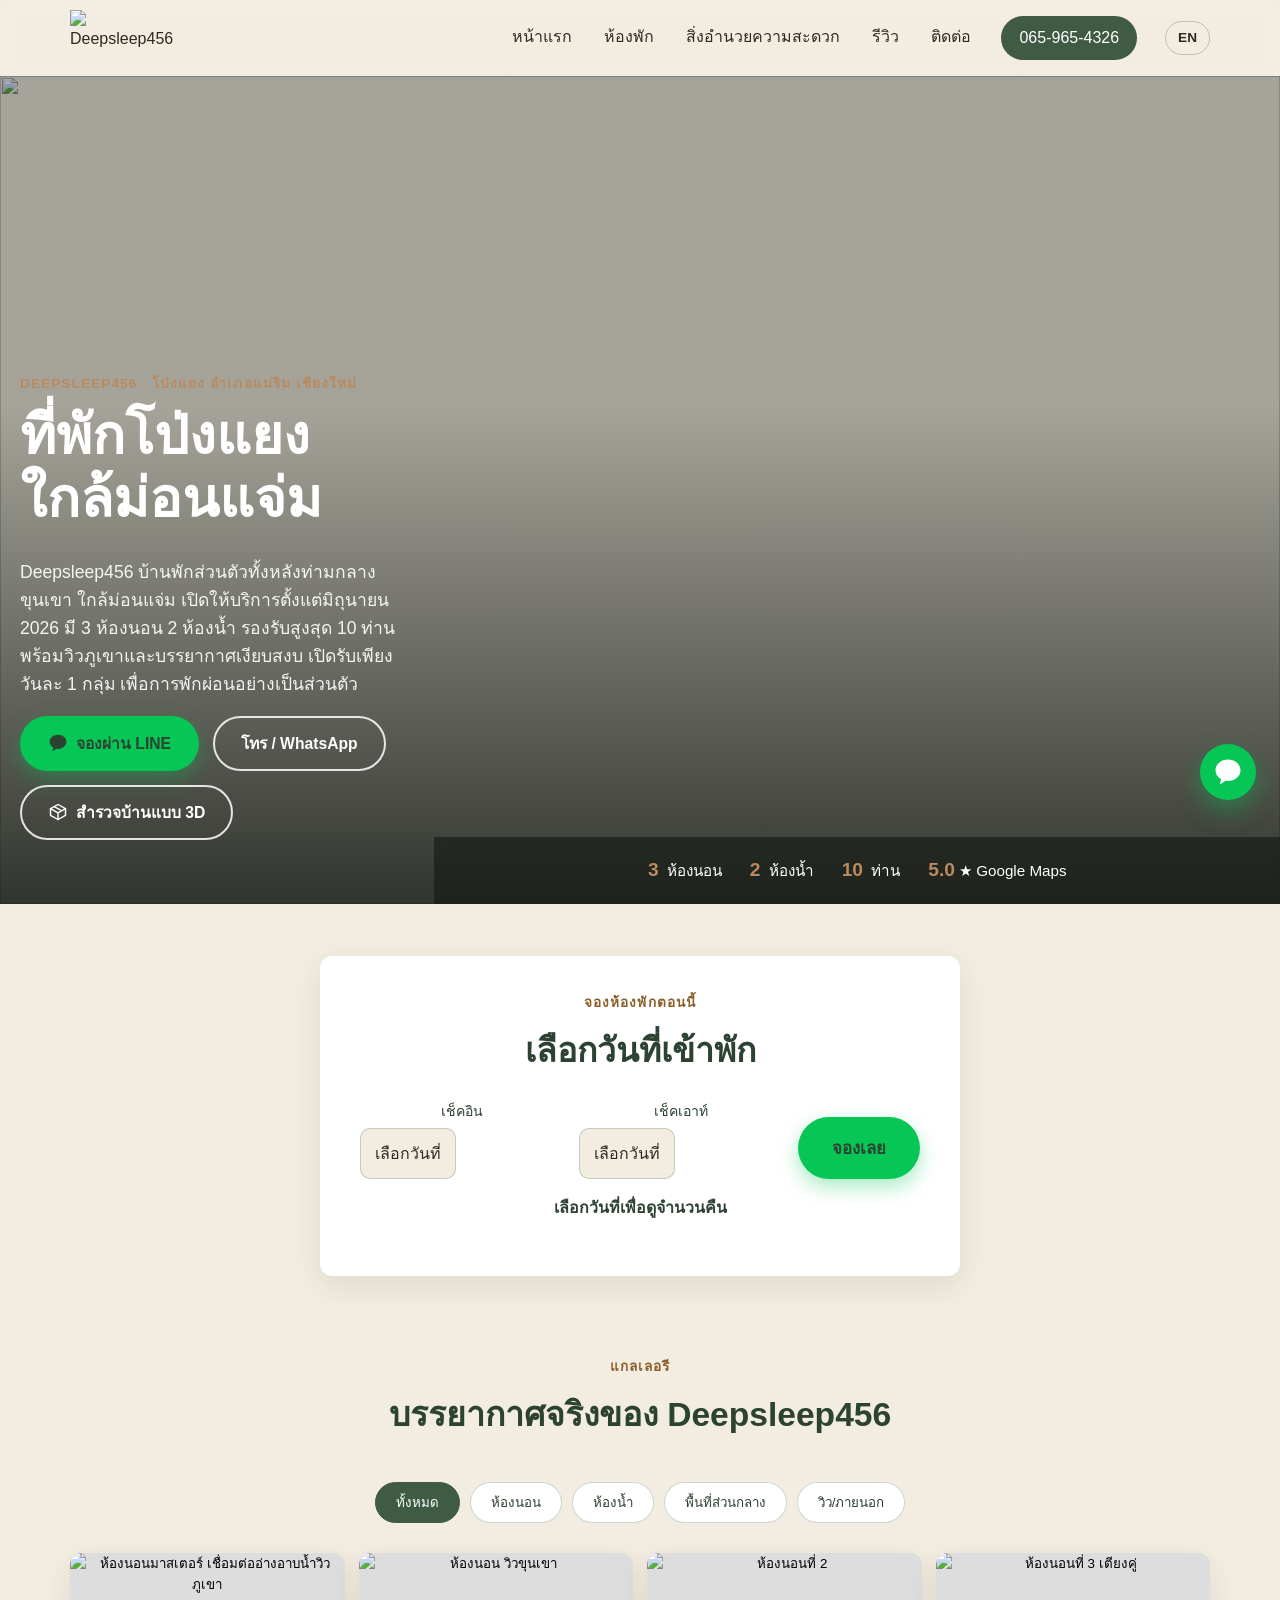
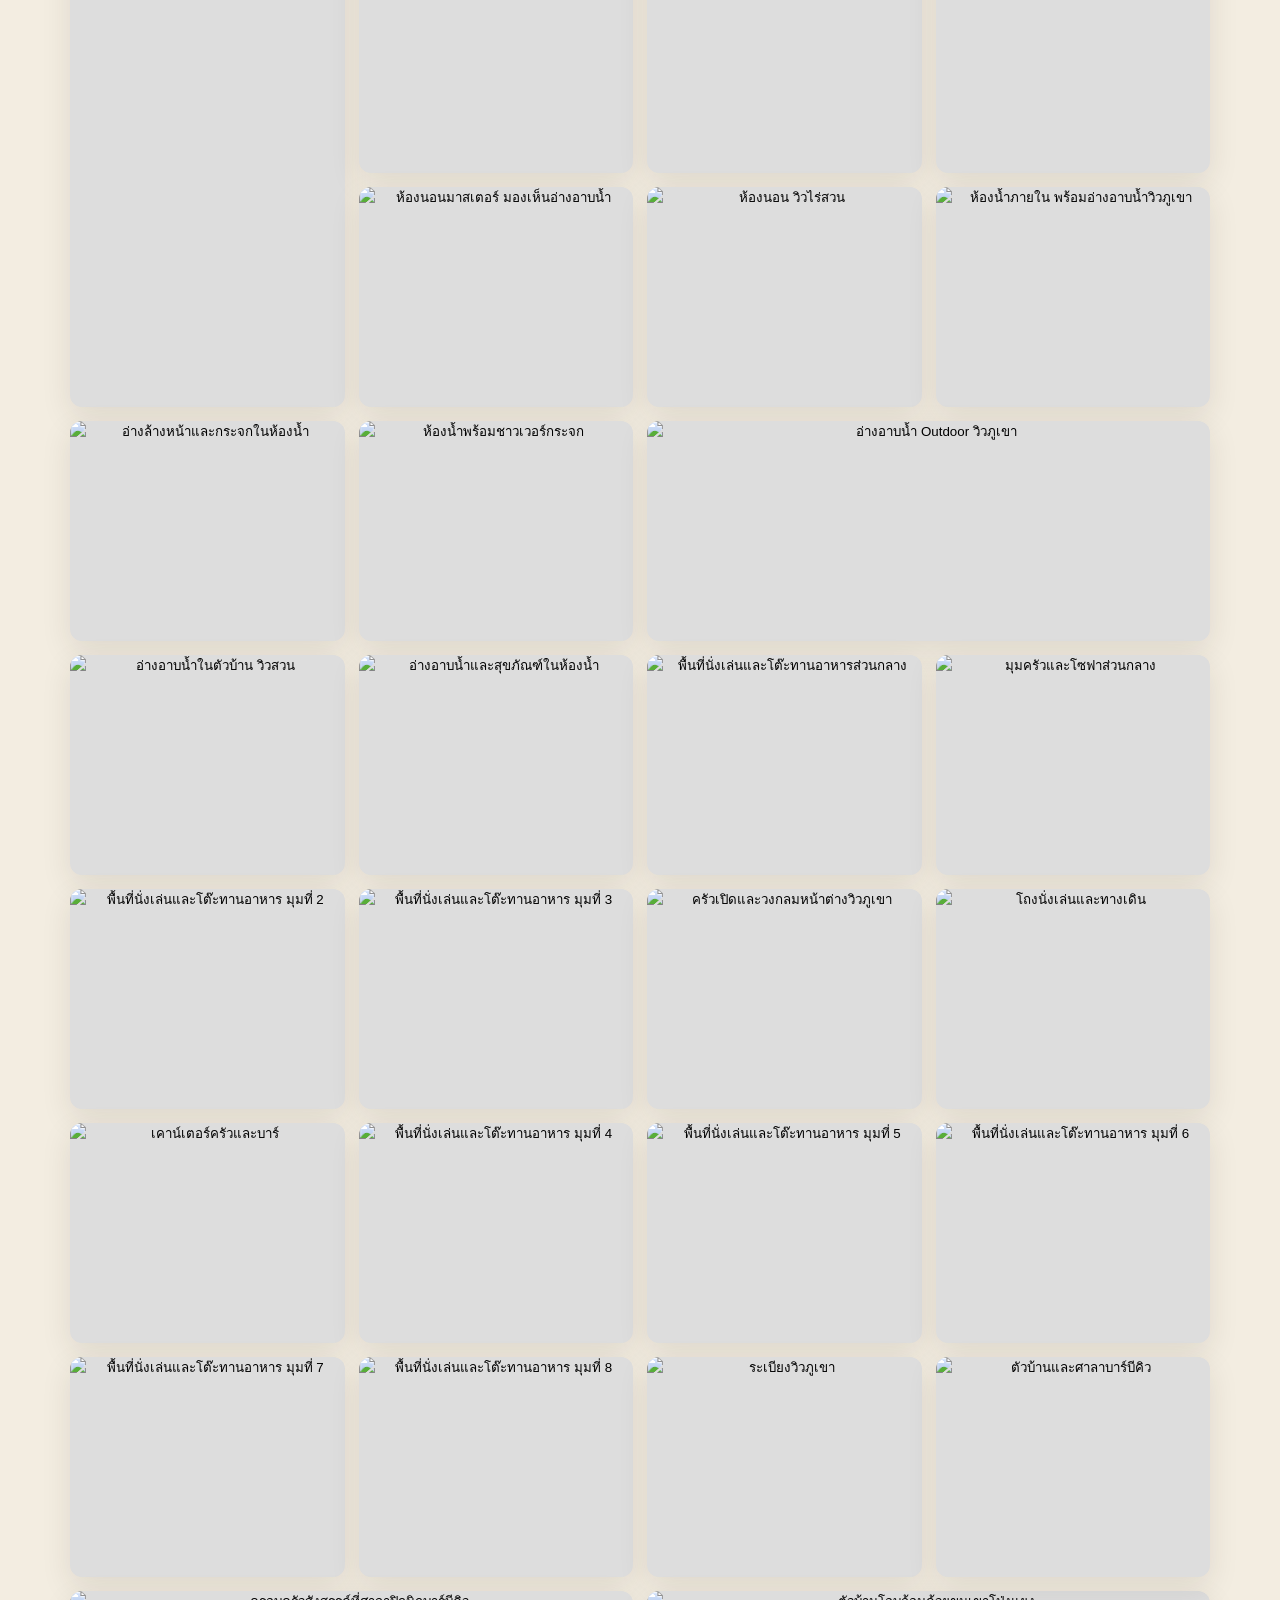
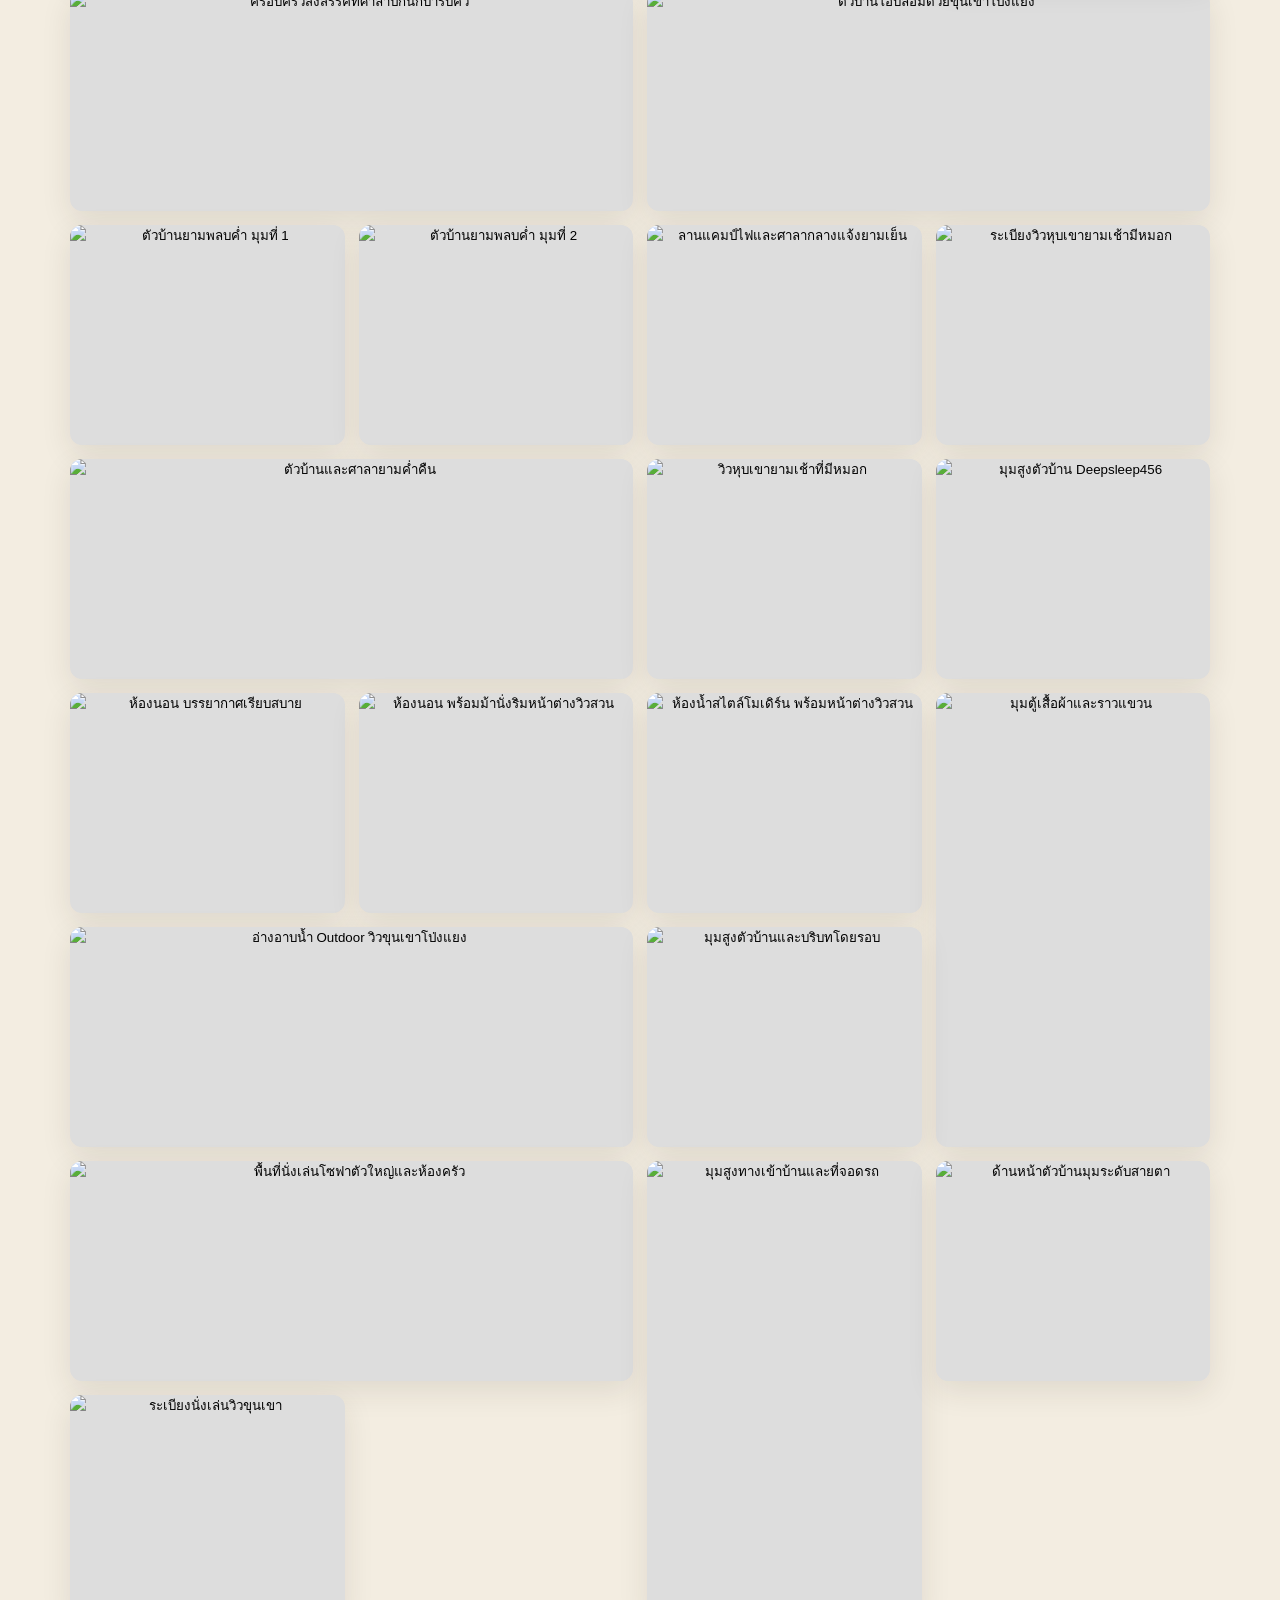
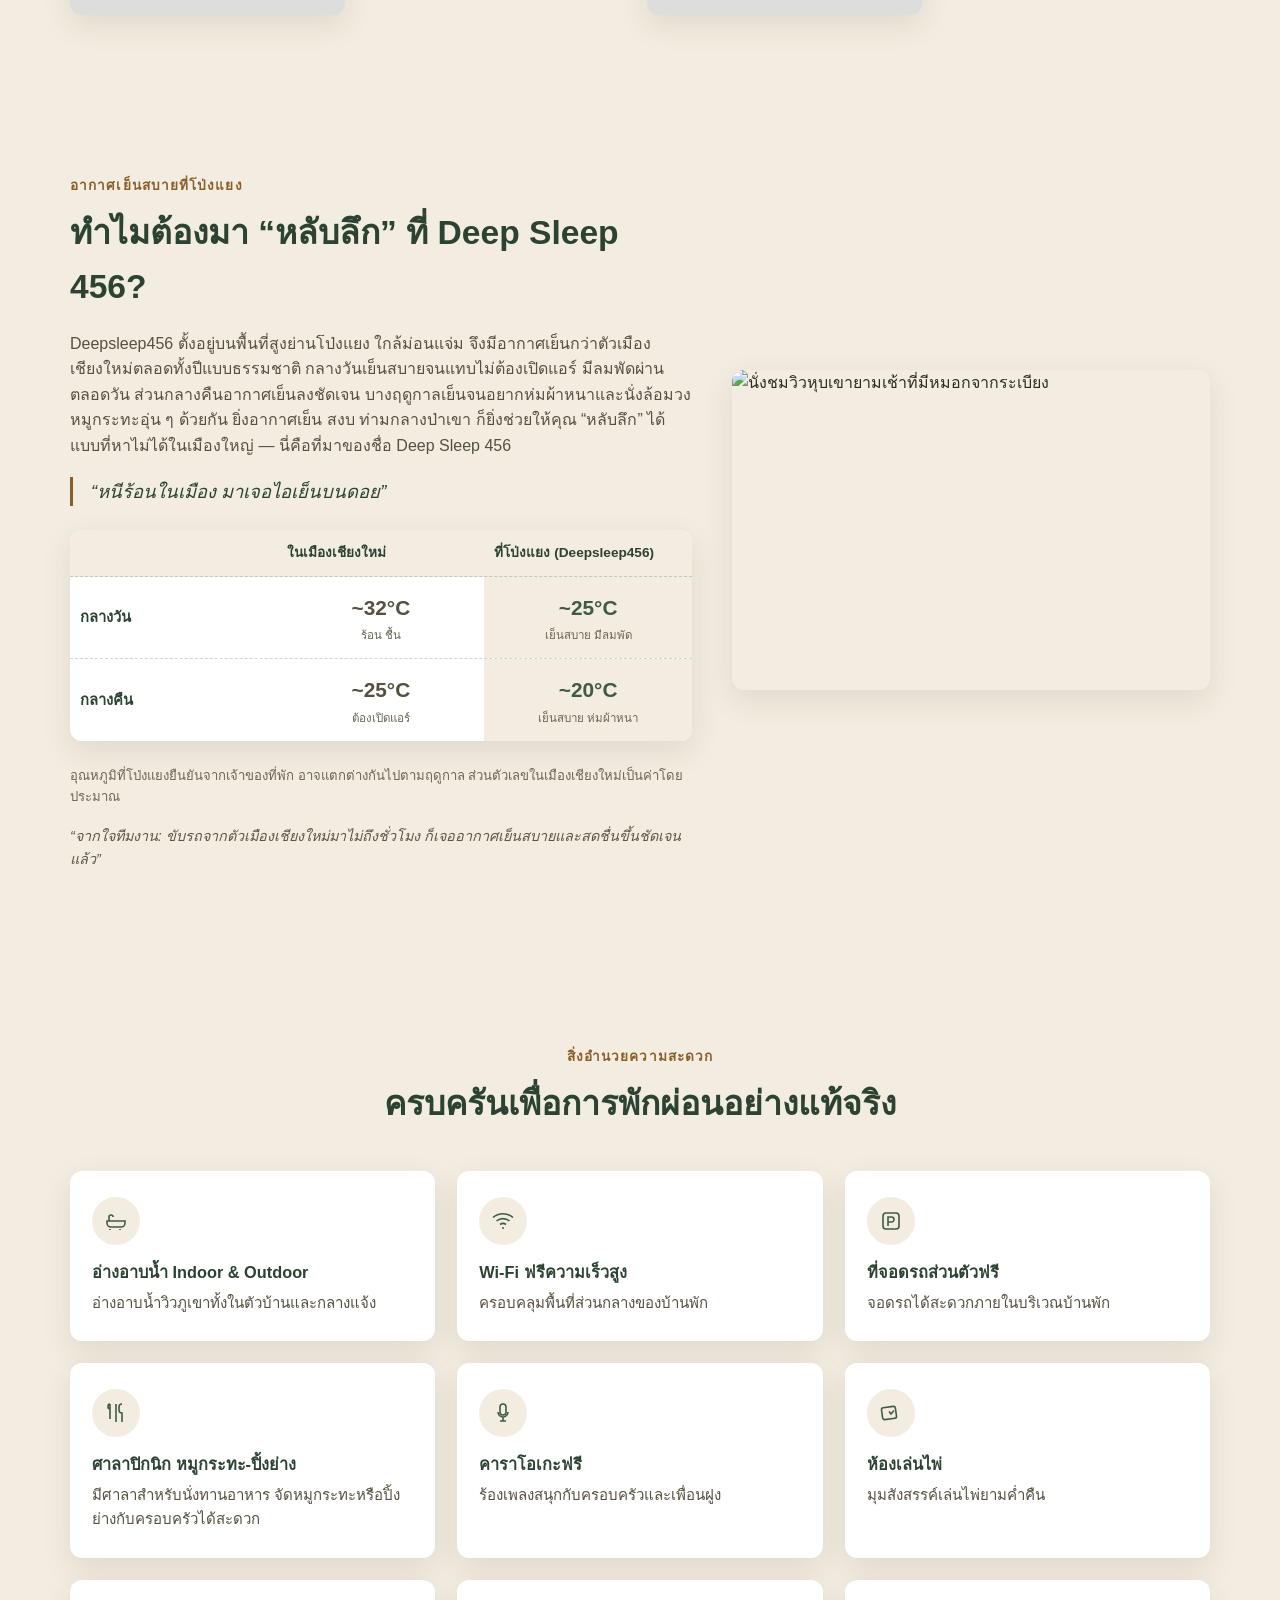
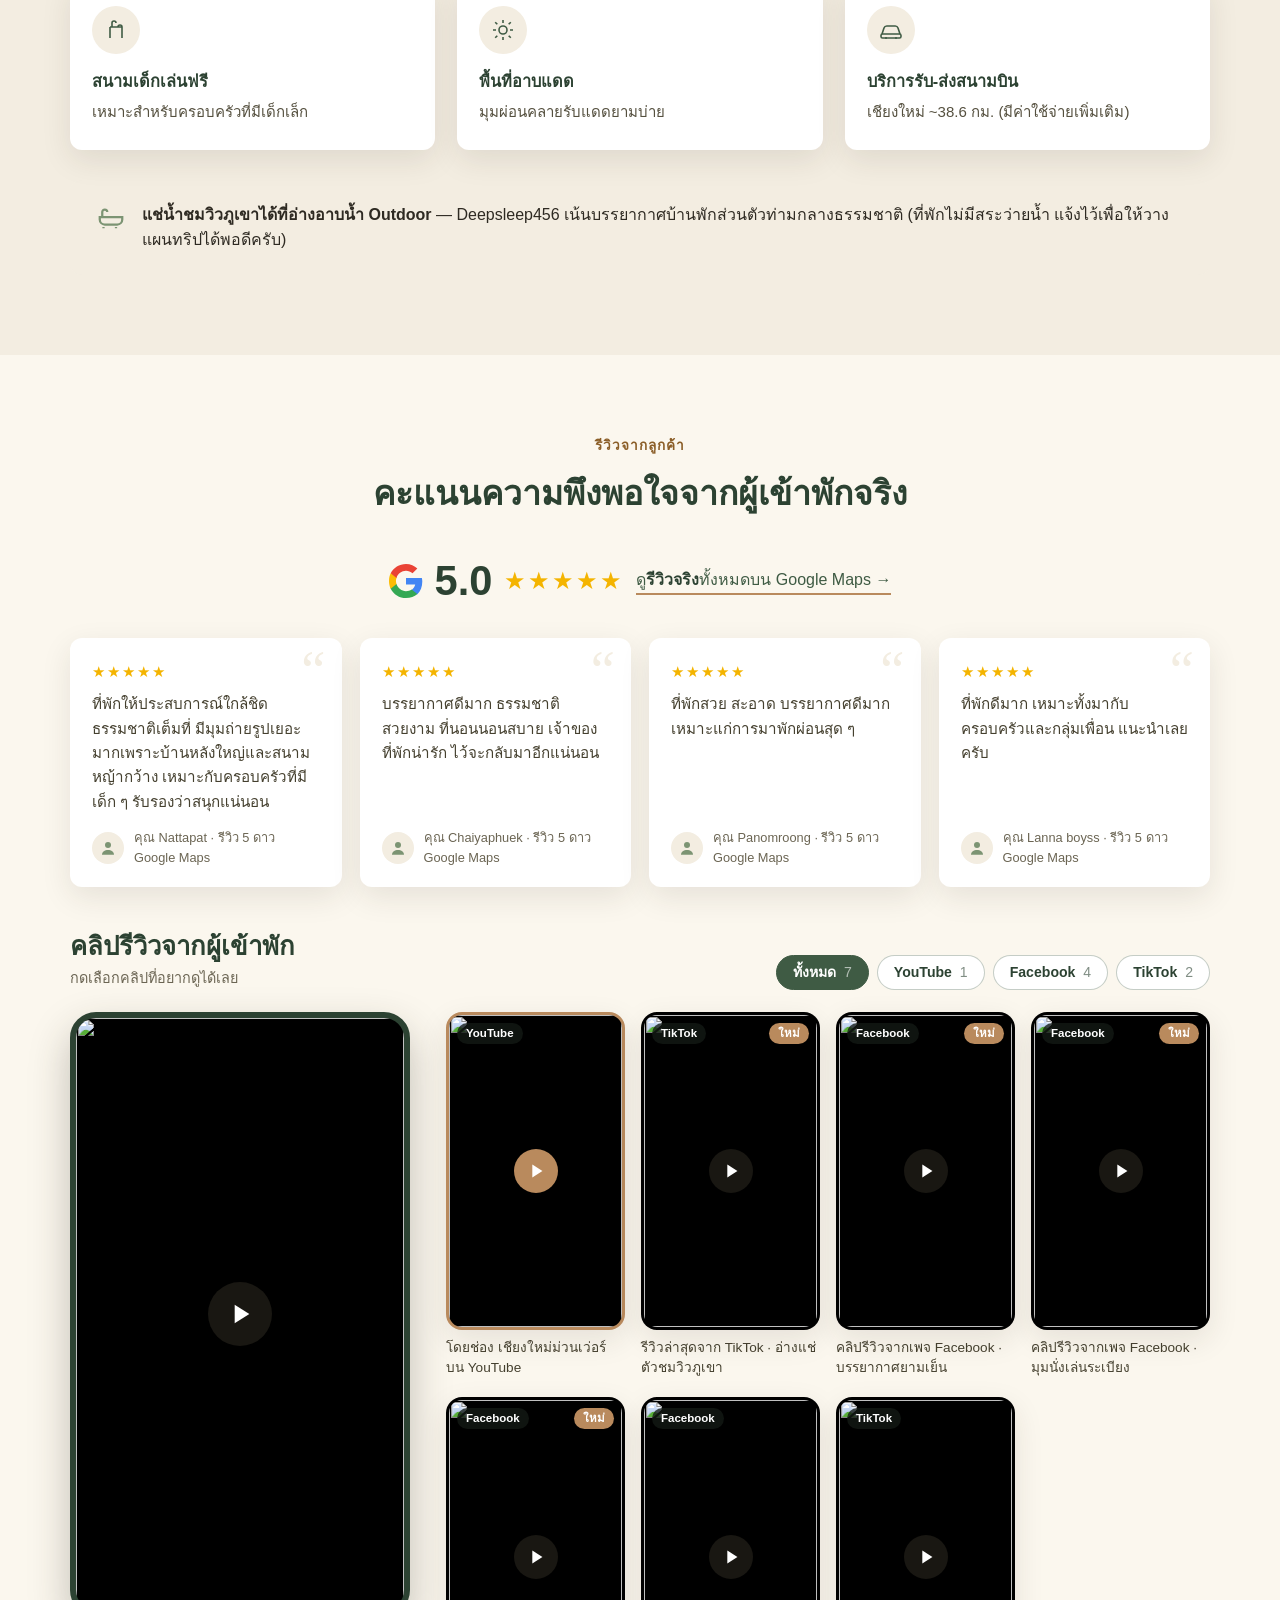
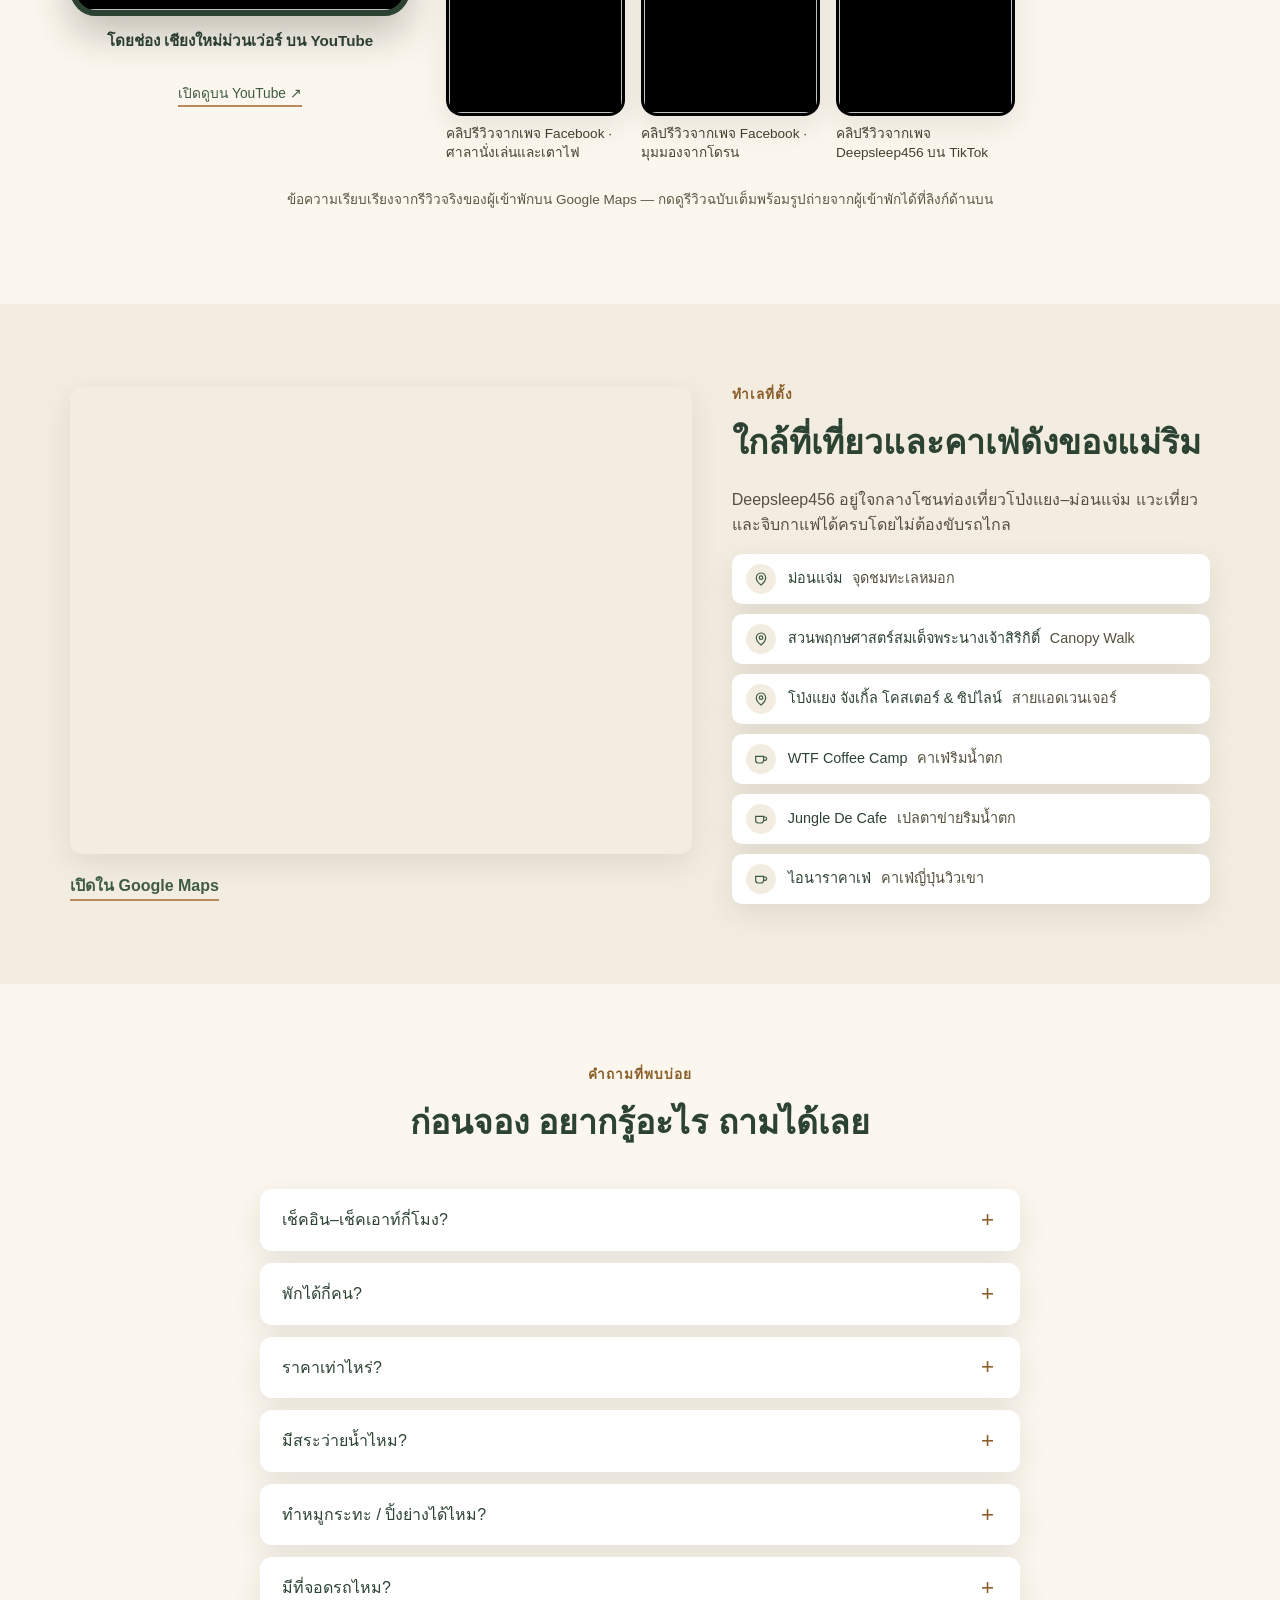
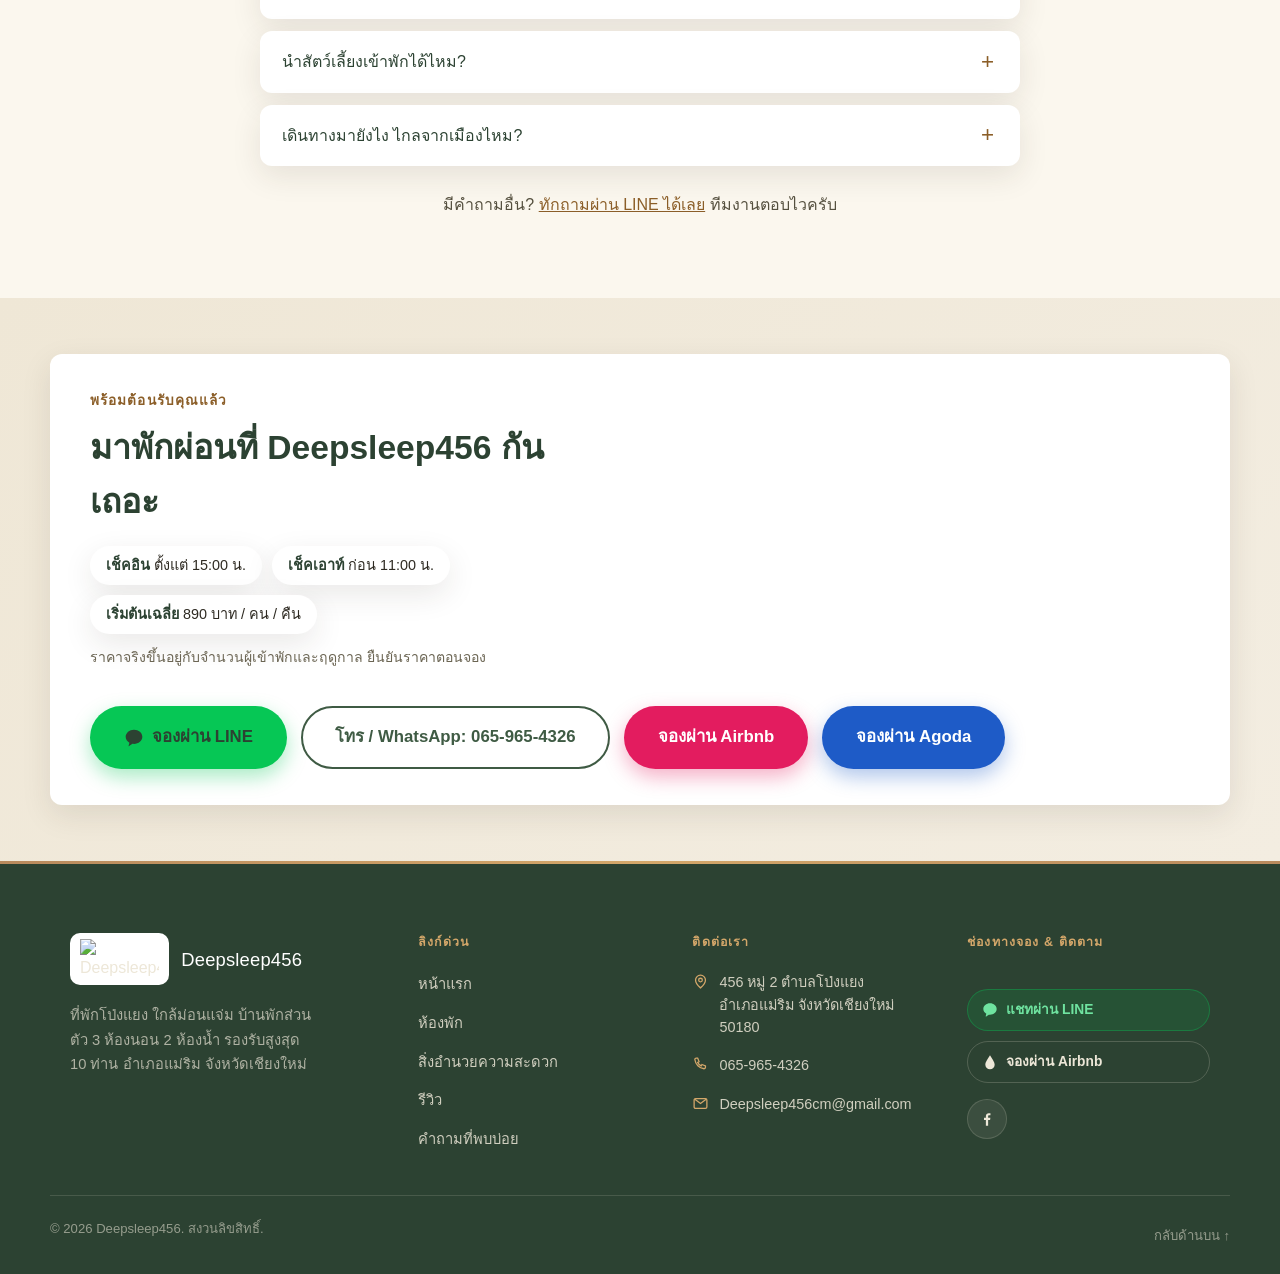
==== commit 7d10f818: "Video review hub: Chiang Mai Muan Ver (YouTube) clip first Co-Authored-By: Claude Sonnet 5.5 <norepl" ====
--- a/index.html
+++ b/index.html
@@ -1276,7 +1276,7 @@
           <div class="clips__head">
             <div>
               <h3 class="clips__title">คลิปรีวิวจากผู้เข้าพัก</h3>
-              <p class="clips__sub">กดเลือกคลิปที่อยากดูได้เลย คลิปใหม่ล่าสุดอยู่ลำดับแรก</p>
+              <p class="clips__sub">กดเลือกคลิปที่อยากดูได้เลย</p>
             </div>
             <div class="clips__tabs" role="group" aria-label="เลือกแพลตฟอร์ม">
               <button type="button" class="clips__tab is-active" data-filter="all" aria-pressed="true">ทั้งหมด <span>7</span></button>
@@ -1286,6 +1286,12 @@
           <div class="clips__stage">
             <div class="clips__player" data-clips-player></div>
             <ul class="clips__list" aria-label="เลือกคลิปรีวิวที่ต้องการดู">
+          <li class="clip-item" data-platform="youtube">
+            <a class="clip" href="https://www.youtube.com/watch?v=tlao0owwTec" target="_blank" rel="noopener" data-platform="youtube" data-id="tlao0owwTec" data-embed="1" data-cover="images/bathroom/bathtub-outdoor-alt-thumb.webp?v=20260707" data-title="โดยช่อง เชียงใหม่ม่วนเว่อร์ บน YouTube" aria-label="ดูคลิปนี้: โดยช่อง เชียงใหม่ม่วนเว่อร์ บน YouTube">
+              <span class="clip__thumb"><img src="images/bathroom/bathtub-outdoor-alt-thumb.webp?v=20260707" width="300" height="533" alt="" loading="lazy"><i class="clip__badge">YouTube</i><span class="clip__play" aria-hidden="true"><svg viewBox="0 0 24 24" fill="currentColor"><path d="M8 5v14l11-7z"/></svg></span></span>
+              <span class="clip__title">โดยช่อง เชียงใหม่ม่วนเว่อร์ บน YouTube</span>
+            </a>
+          </li>
           <li class="clip-item" data-platform="tiktok">
             <a class="clip" href="https://www.tiktok.com/@deepsleep456cm/video/7687861094018321672" target="_blank" rel="noopener" data-platform="tiktok" data-id="7687861094018321672" data-embed="1" data-cover="images/bathroom/bathtub-outdoor-mountain-thumb.webp" data-title="รีวิวล่าสุดจาก TikTok · อ่างแช่ตัวชมวิวภูเขา" aria-label="ดูคลิปนี้: รีวิวล่าสุดจาก TikTok · อ่างแช่ตัวชมวิวภูเขา">
               <span class="clip__thumb"><img src="images/bathroom/bathtub-outdoor-mountain-thumb.webp" width="300" height="533" alt="" loading="lazy"><i class="clip__badge">TikTok</i><i class="clip__badge clip__badge--new">ใหม่</i><span class="clip__play" aria-hidden="true"><svg viewBox="0 0 24 24" fill="currentColor"><path d="M8 5v14l11-7z"/></svg></span></span>
@@ -1308,12 +1314,6 @@
             <a class="clip" href="https://www.facebook.com/reel/2014898442409636" target="_blank" rel="noopener" data-platform="facebook" data-id="2014898442409636" data-embed="1" data-cover="images/exterior/firepit-sala-thumb.webp" data-title="คลิปรีวิวจากเพจ Facebook · ศาลานั่งเล่นและเตาไฟ" aria-label="ดูคลิปนี้: คลิปรีวิวจากเพจ Facebook · ศาลานั่งเล่นและเตาไฟ">
               <span class="clip__thumb"><img src="images/exterior/firepit-sala-thumb.webp" width="300" height="533" alt="" loading="lazy"><i class="clip__badge">Facebook</i><i class="clip__badge clip__badge--new">ใหม่</i><span class="clip__play" aria-hidden="true"><svg viewBox="0 0 24 24" fill="currentColor"><path d="M8 5v14l11-7z"/></svg></span></span>
               <span class="clip__title">คลิปรีวิวจากเพจ Facebook · ศาลานั่งเล่นและเตาไฟ</span>
-            </a>
-          </li>
-          <li class="clip-item" data-platform="youtube">
-            <a class="clip" href="https://www.youtube.com/watch?v=tlao0owwTec" target="_blank" rel="noopener" data-platform="youtube" data-id="tlao0owwTec" data-embed="1" data-cover="images/bathroom/bathtub-outdoor-alt-thumb.webp?v=20260707" data-title="โดยช่อง เชียงใหม่ม่วนเว่อร์ บน YouTube" aria-label="ดูคลิปนี้: โดยช่อง เชียงใหม่ม่วนเว่อร์ บน YouTube">
-              <span class="clip__thumb"><img src="images/bathroom/bathtub-outdoor-alt-thumb.webp?v=20260707" width="300" height="533" alt="" loading="lazy"><i class="clip__badge">YouTube</i><span class="clip__play" aria-hidden="true"><svg viewBox="0 0 24 24" fill="currentColor"><path d="M8 5v14l11-7z"/></svg></span></span>
-              <span class="clip__title">โดยช่อง เชียงใหม่ม่วนเว่อร์ บน YouTube</span>
             </a>
           </li>
           <li class="clip-item" data-platform="facebook">
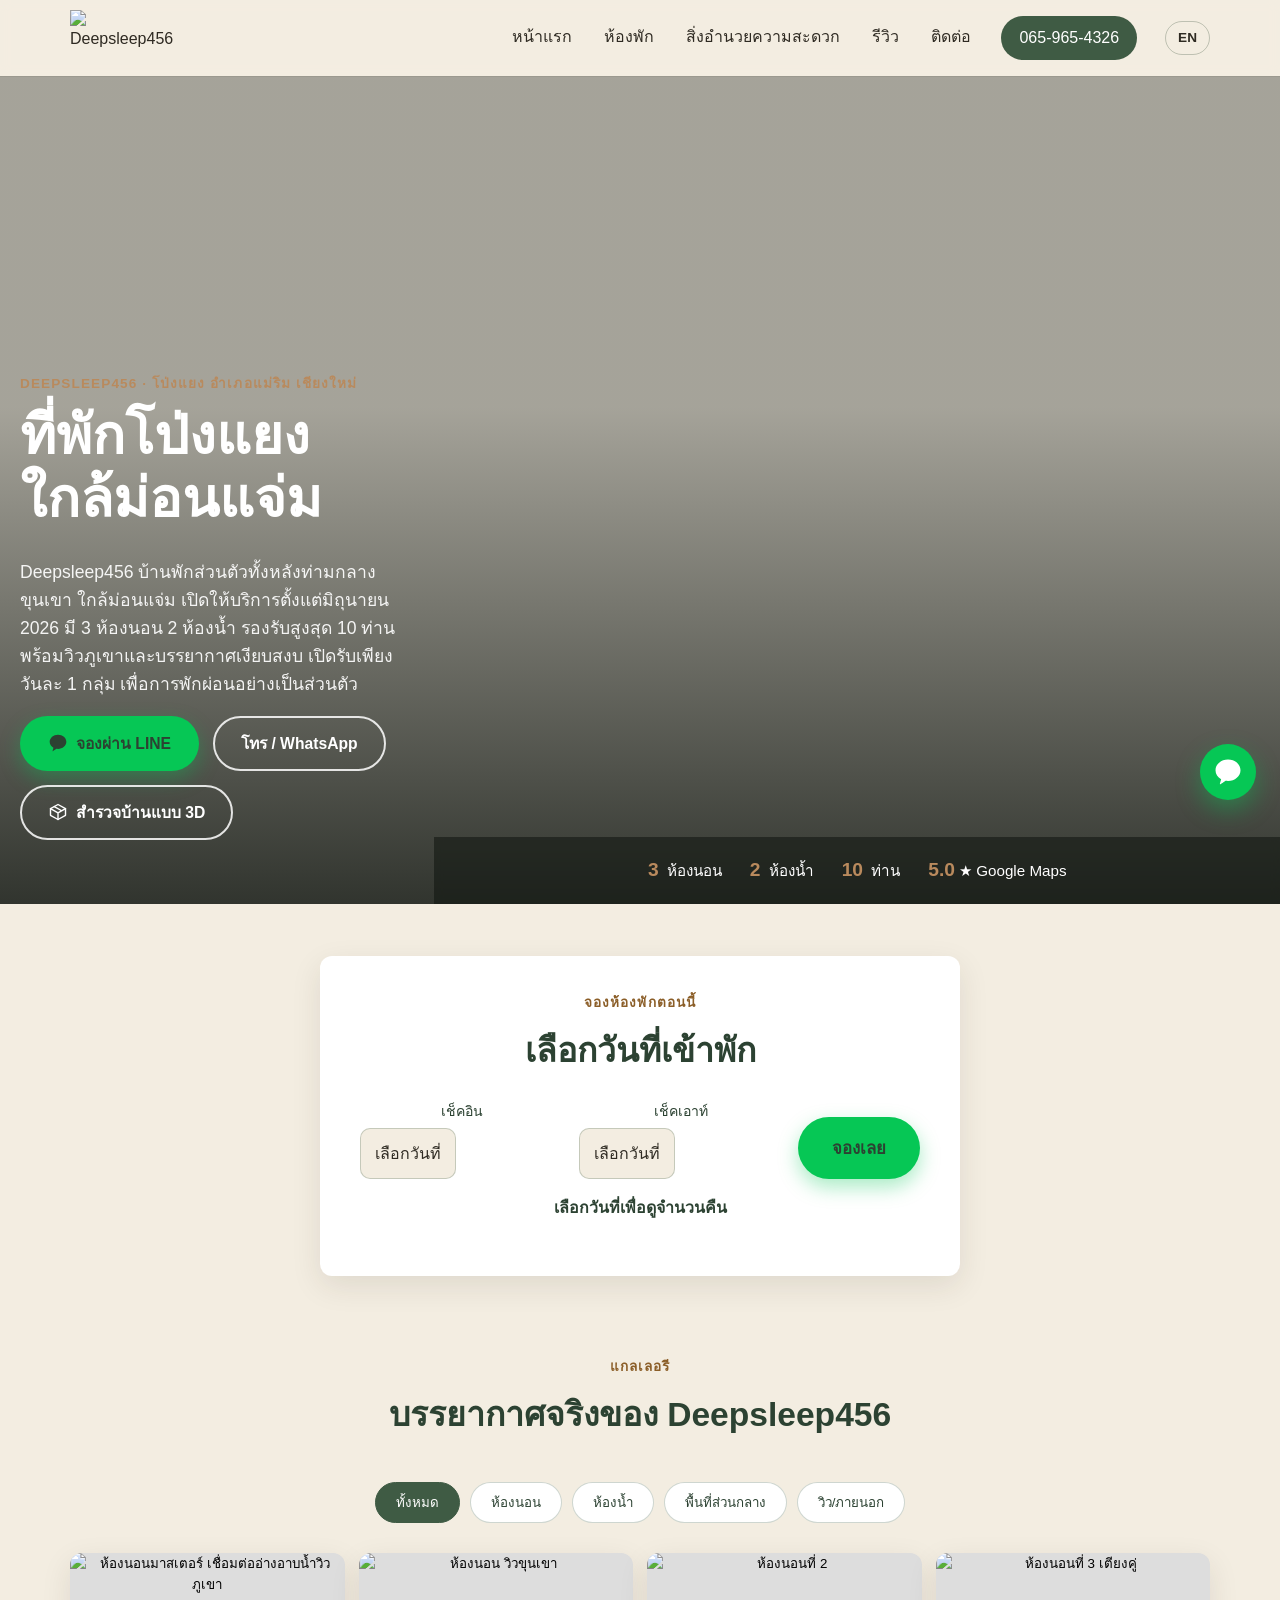
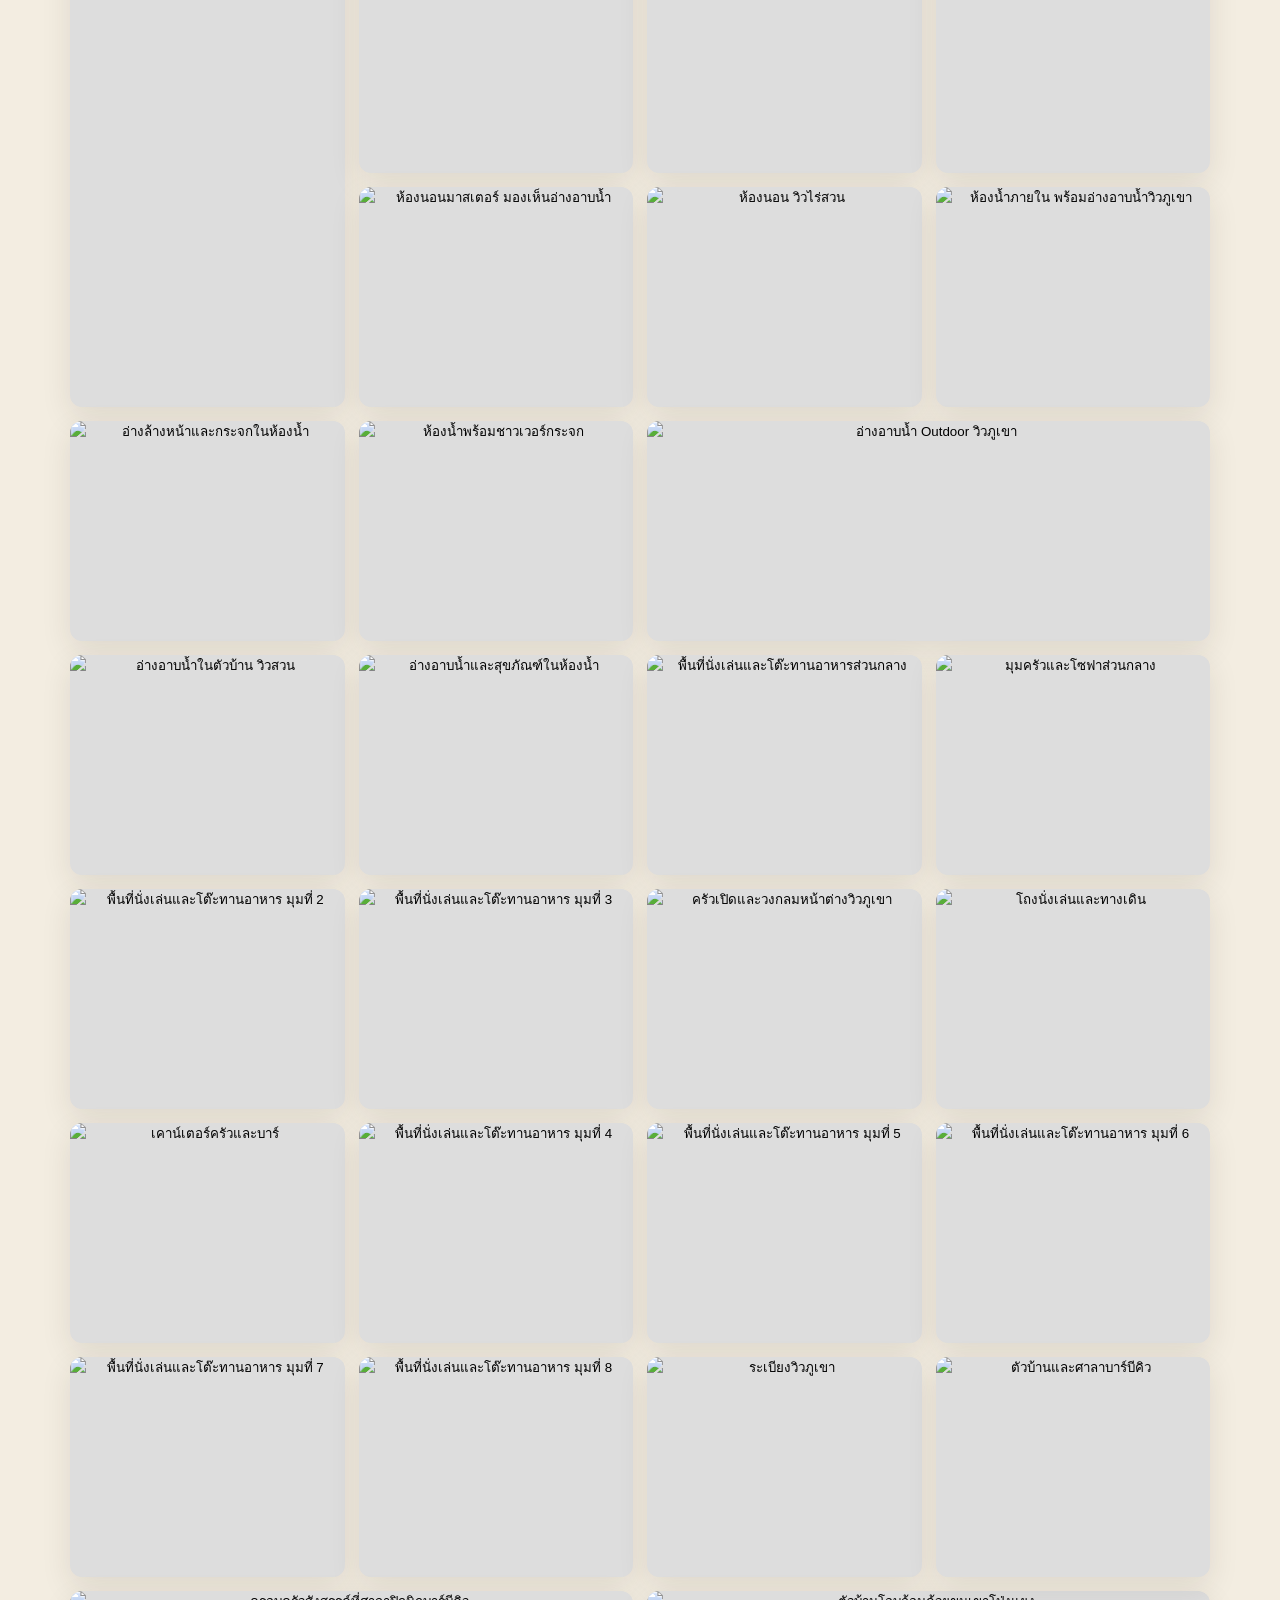
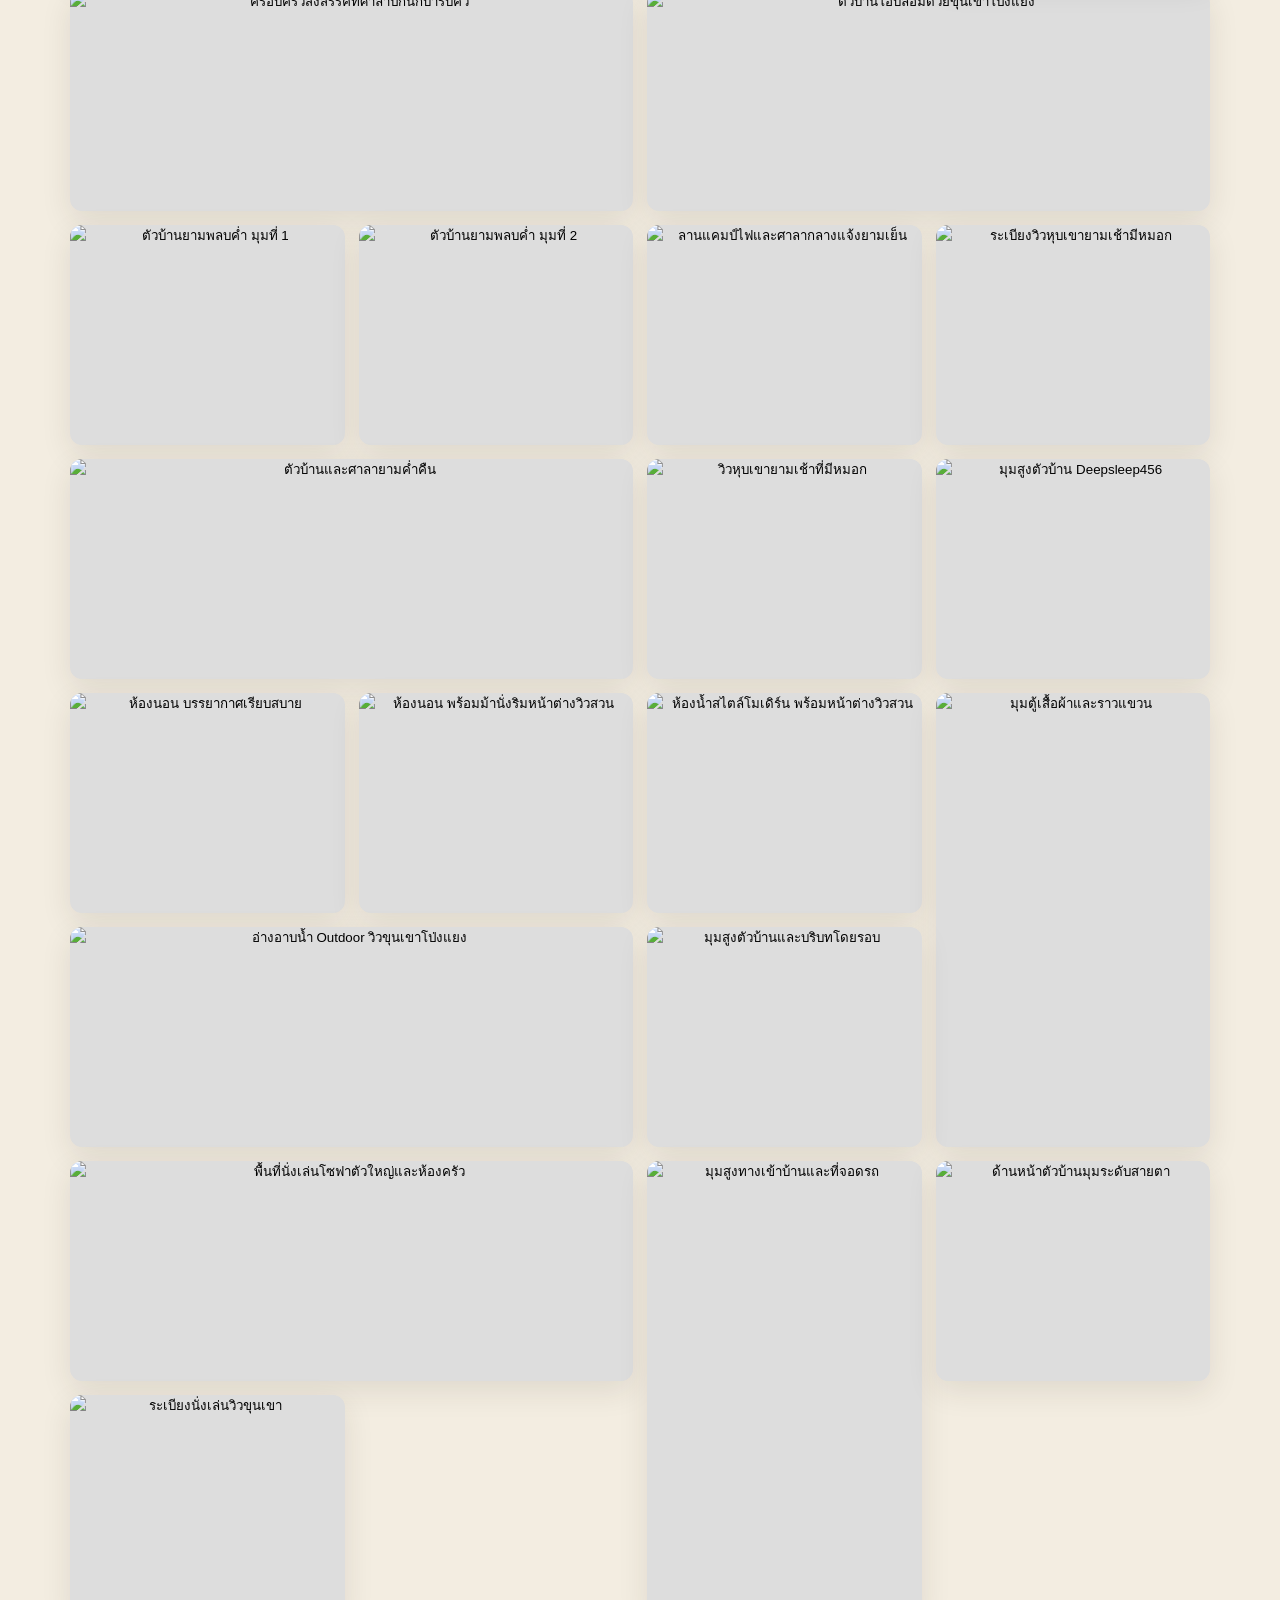
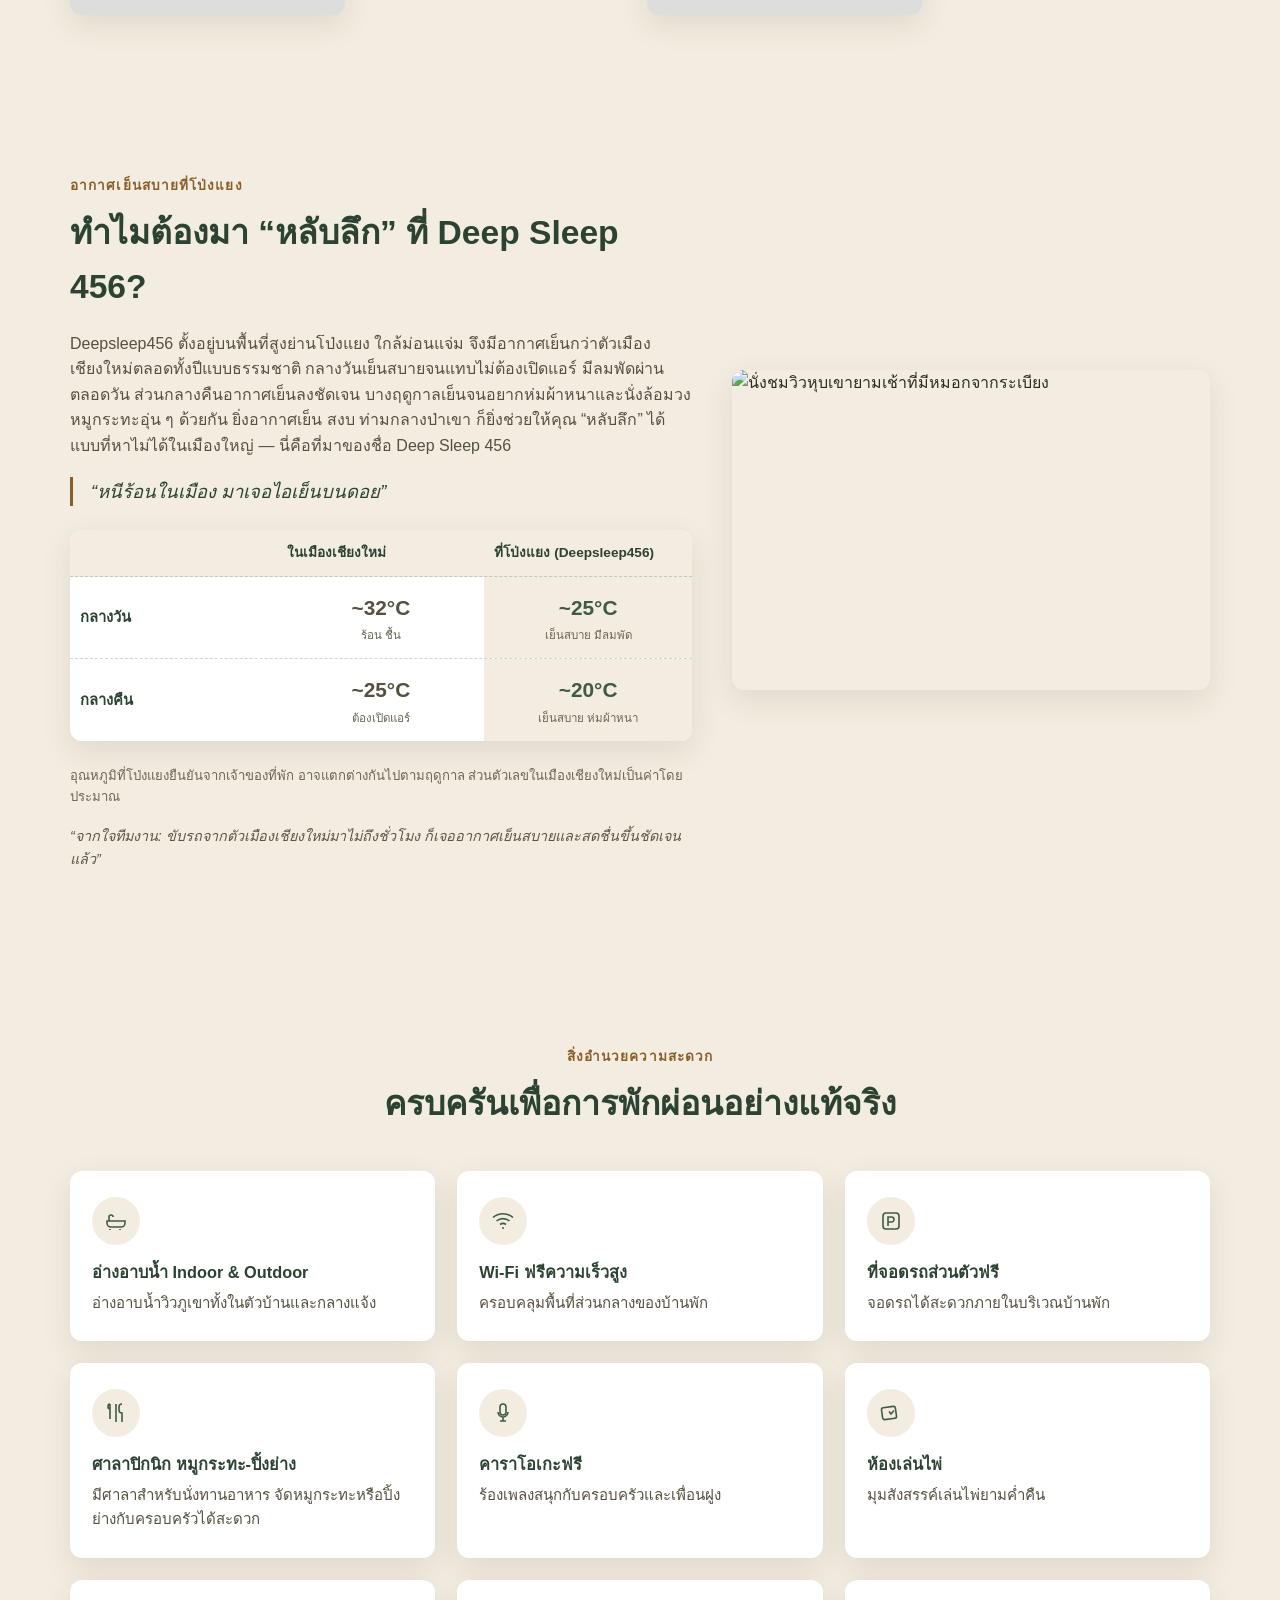
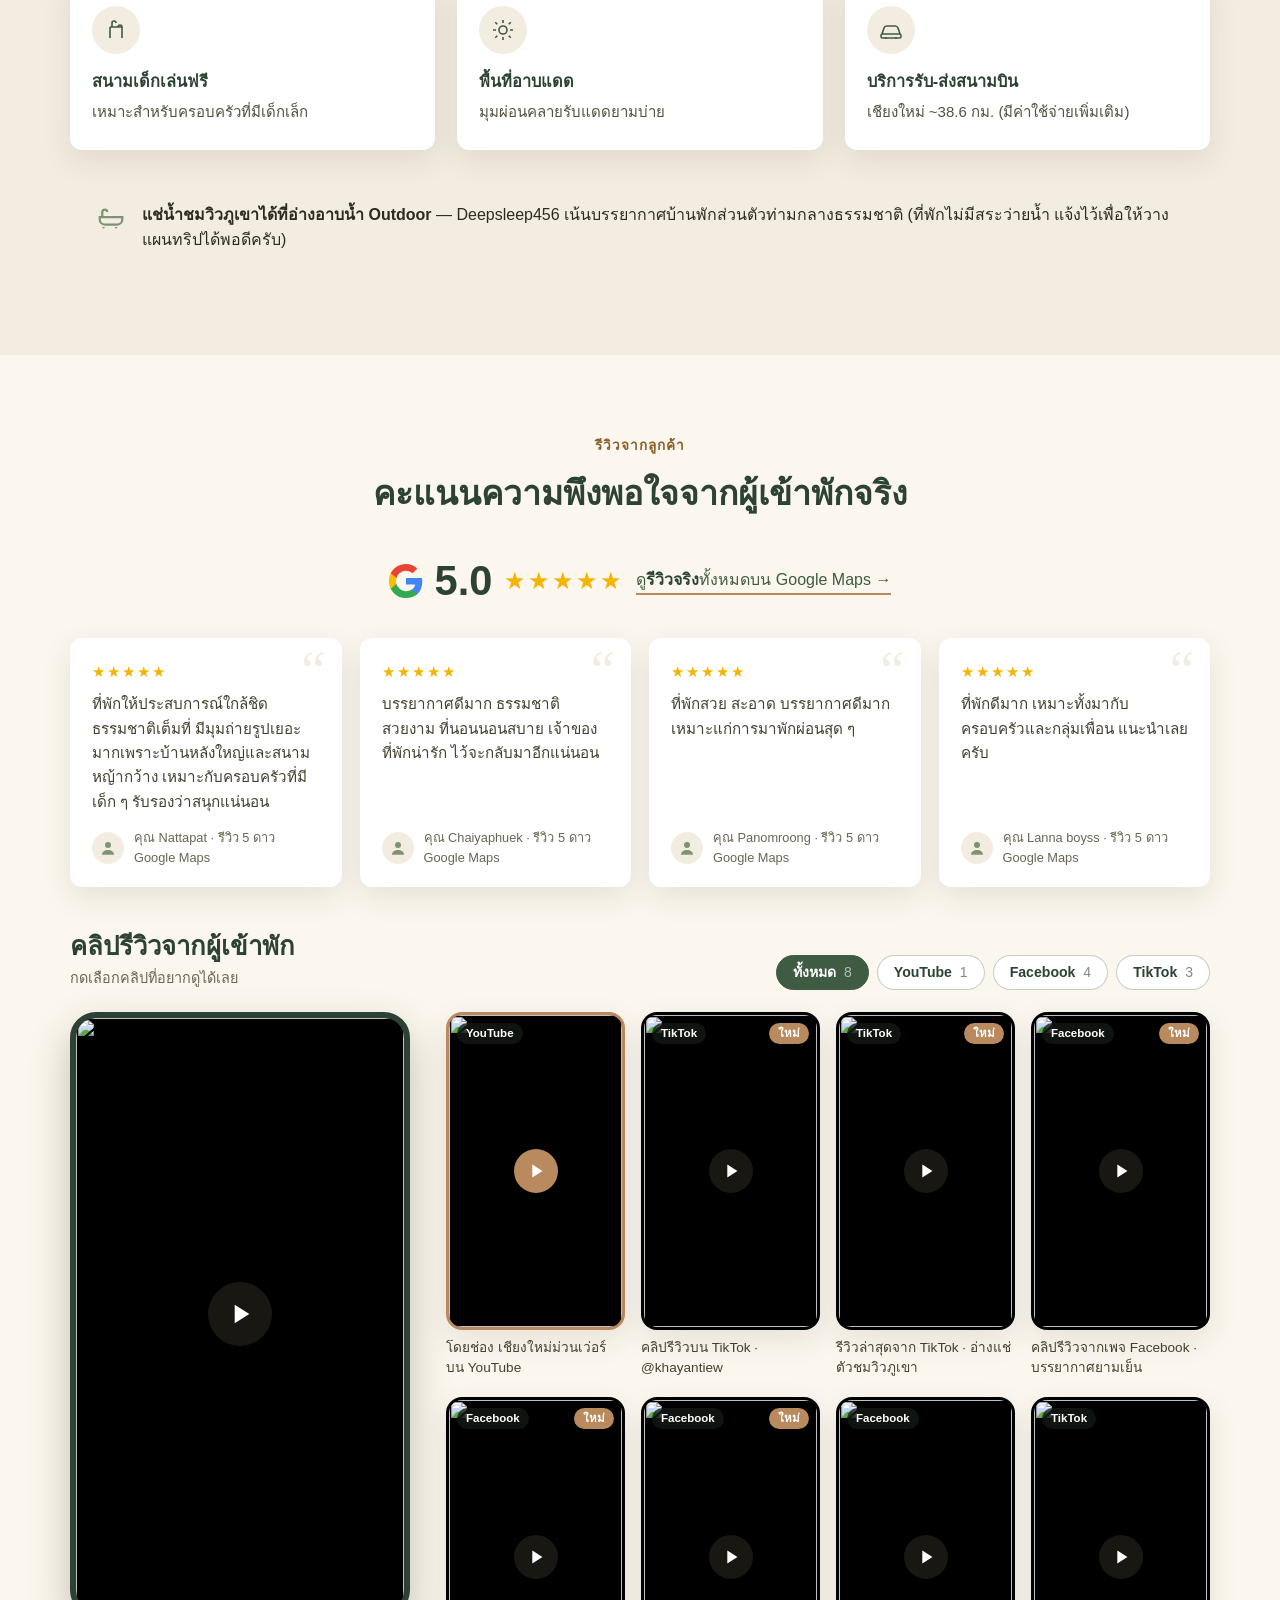
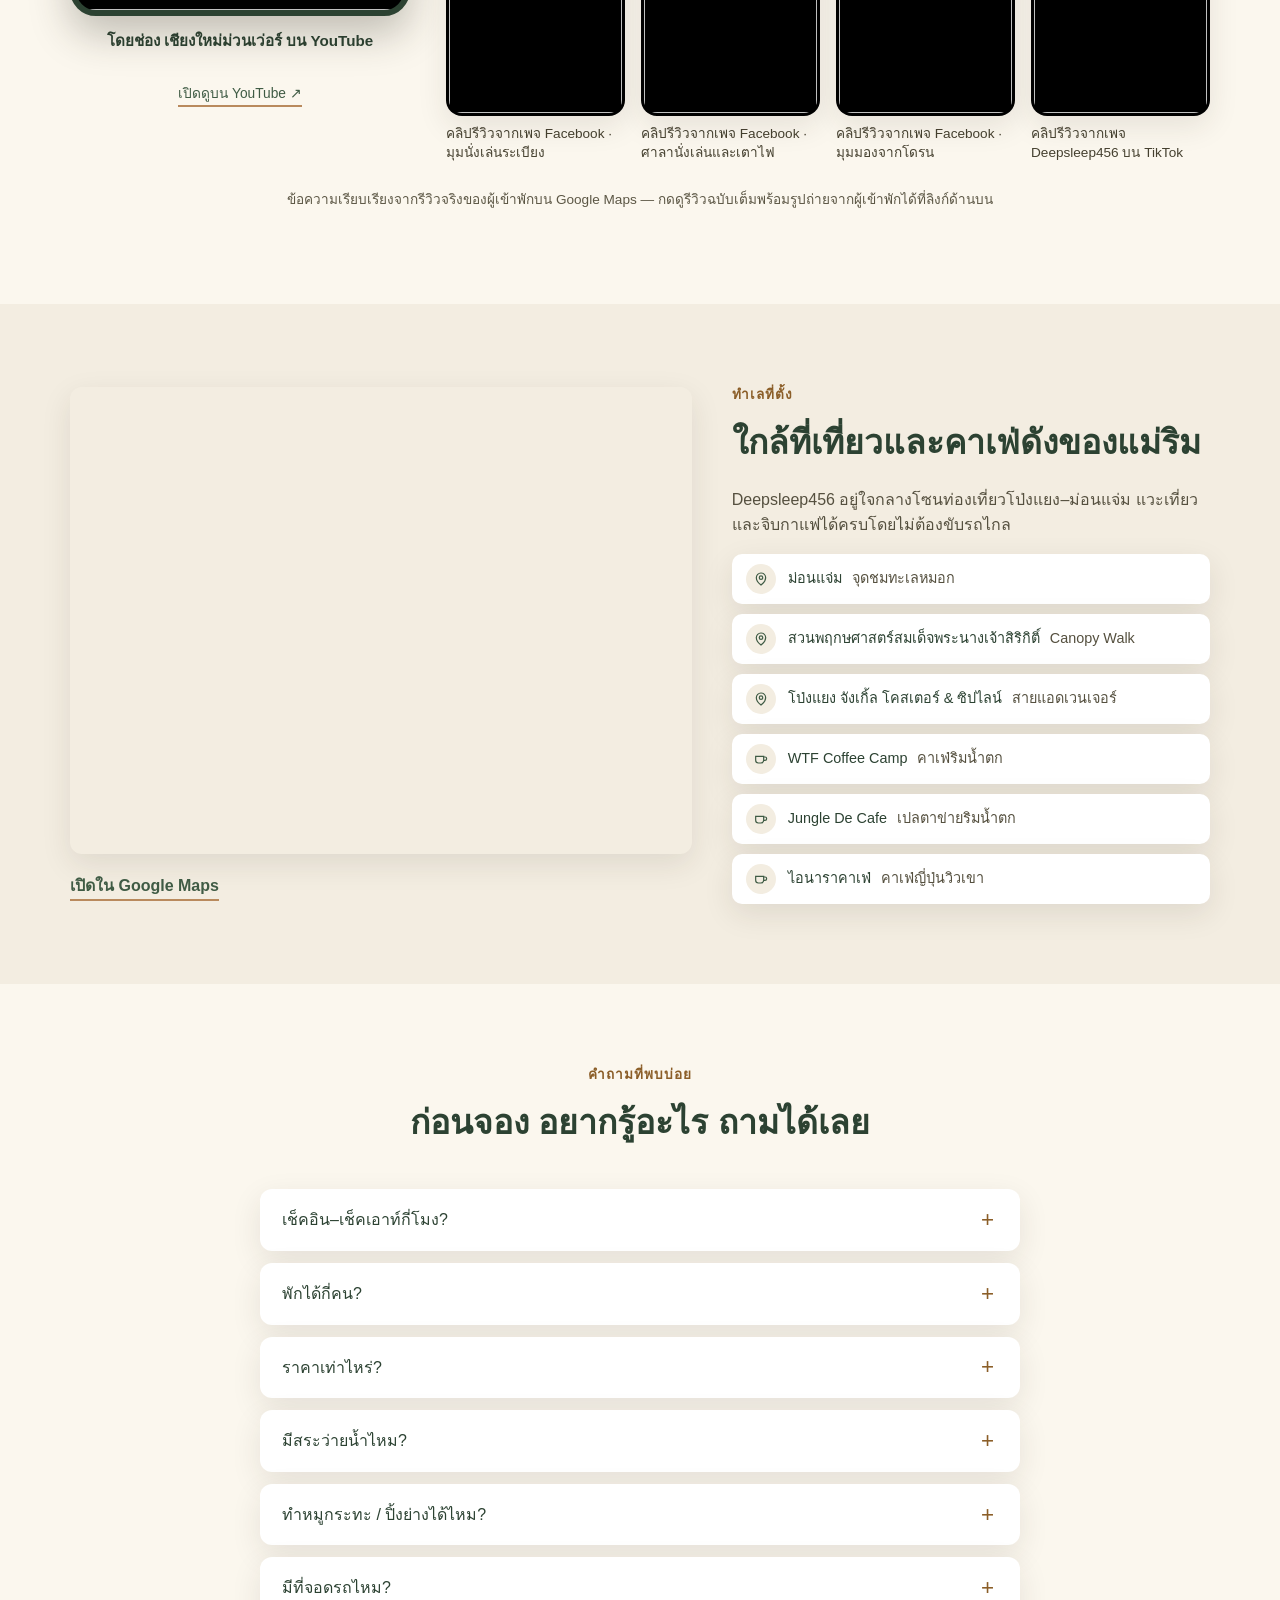
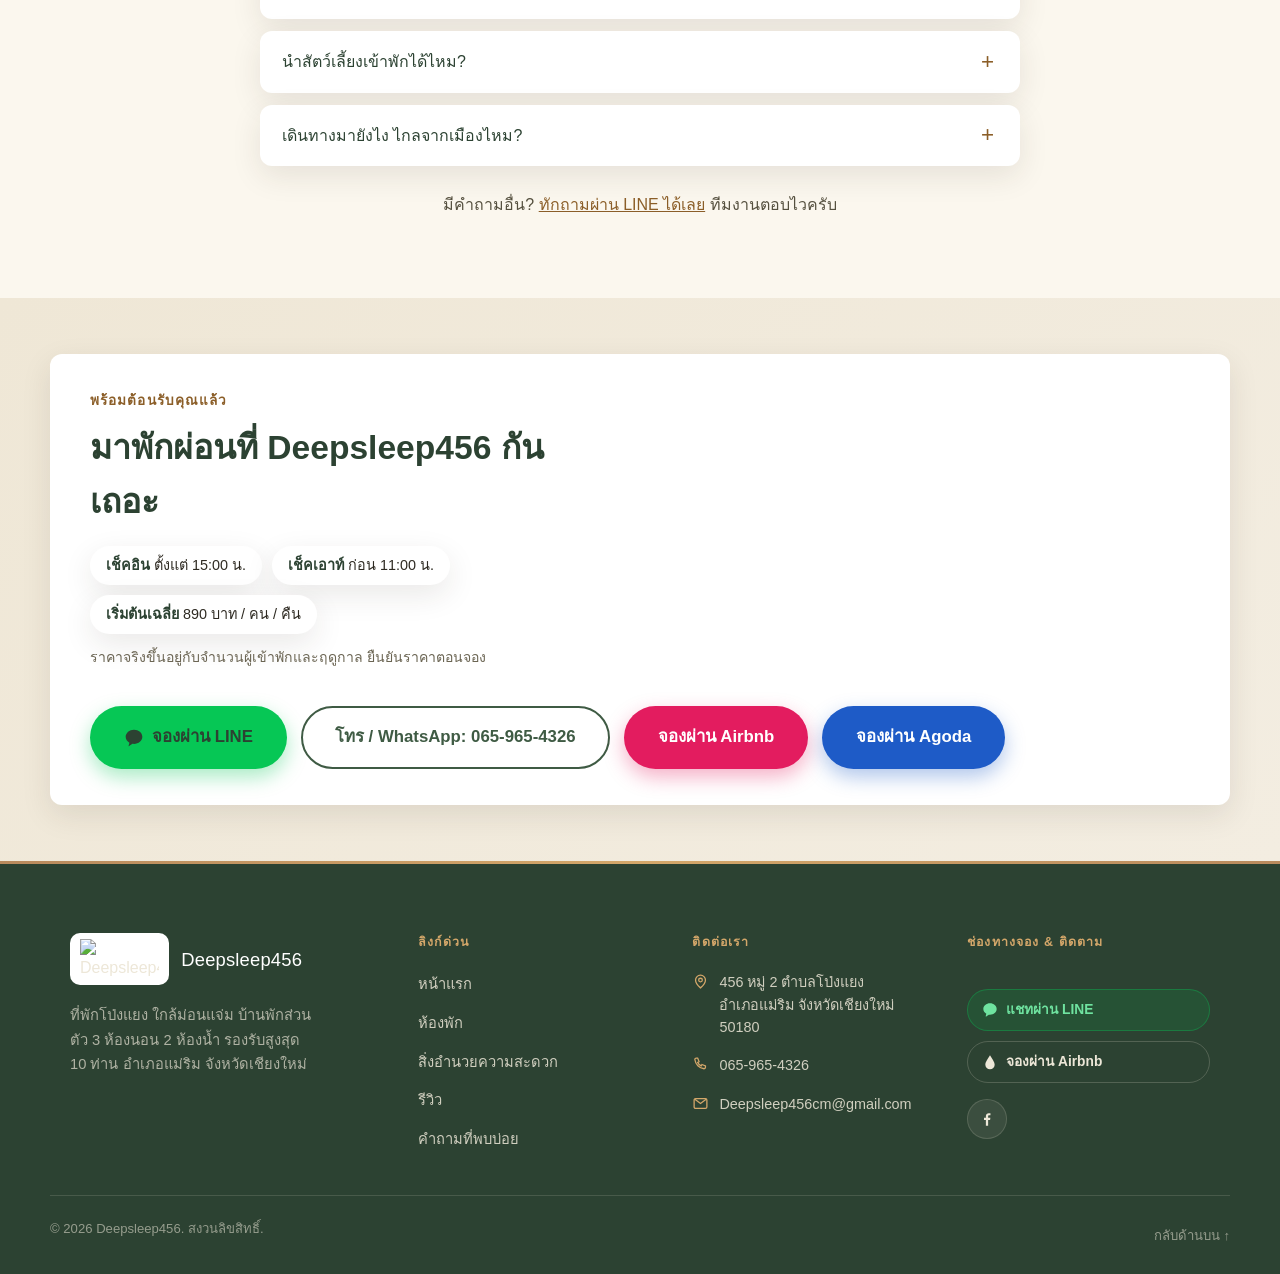
==== commit e41cbeb3: "Add TikTok review clip (@khayantiew) to the guest video reviews (TH + EN) Co-Authored-By: Claude Son" ====
--- a/index.html
+++ b/index.html
@@ -1279,8 +1279,8 @@
               <p class="clips__sub">กดเลือกคลิปที่อยากดูได้เลย</p>
             </div>
             <div class="clips__tabs" role="group" aria-label="เลือกแพลตฟอร์ม">
-              <button type="button" class="clips__tab is-active" data-filter="all" aria-pressed="true">ทั้งหมด <span>7</span></button>
-              <button type="button" class="clips__tab" data-filter="youtube" aria-pressed="false">YouTube <span>1</span></button> <button type="button" class="clips__tab" data-filter="facebook" aria-pressed="false">Facebook <span>4</span></button> <button type="button" class="clips__tab" data-filter="tiktok" aria-pressed="false">TikTok <span>2</span></button>
+              <button type="button" class="clips__tab is-active" data-filter="all" aria-pressed="true">ทั้งหมด <span>8</span></button>
+              <button type="button" class="clips__tab" data-filter="youtube" aria-pressed="false">YouTube <span>1</span></button> <button type="button" class="clips__tab" data-filter="facebook" aria-pressed="false">Facebook <span>4</span></button> <button type="button" class="clips__tab" data-filter="tiktok" aria-pressed="false">TikTok <span>3</span></button>
             </div>
           </div>
           <div class="clips__stage">
@@ -1290,6 +1290,12 @@
             <a class="clip" href="https://www.youtube.com/watch?v=tlao0owwTec" target="_blank" rel="noopener" data-platform="youtube" data-id="tlao0owwTec" data-embed="1" data-cover="images/bathroom/bathtub-outdoor-alt-thumb.webp?v=20260707" data-title="โดยช่อง เชียงใหม่ม่วนเว่อร์ บน YouTube" aria-label="ดูคลิปนี้: โดยช่อง เชียงใหม่ม่วนเว่อร์ บน YouTube">
               <span class="clip__thumb"><img src="images/bathroom/bathtub-outdoor-alt-thumb.webp?v=20260707" width="300" height="533" alt="" loading="lazy"><i class="clip__badge">YouTube</i><span class="clip__play" aria-hidden="true"><svg viewBox="0 0 24 24" fill="currentColor"><path d="M8 5v14l11-7z"/></svg></span></span>
               <span class="clip__title">โดยช่อง เชียงใหม่ม่วนเว่อร์ บน YouTube</span>
+            </a>
+          </li>
+          <li class="clip-item" data-platform="tiktok">
+            <a class="clip" href="https://www.tiktok.com/@khayantiew/video/7706496438624144692" target="_blank" rel="noopener" data-platform="tiktok" data-id="7706496438624144692" data-embed="1" data-cover="images/exterior/misty-valley-thumb.webp" data-title="คลิปรีวิวบน TikTok · @khayantiew" aria-label="ดูคลิปนี้: คลิปรีวิวบน TikTok · @khayantiew">
+              <span class="clip__thumb"><img src="images/exterior/misty-valley-thumb.webp" width="300" height="533" alt="" loading="lazy"><i class="clip__badge">TikTok</i><i class="clip__badge clip__badge--new">ใหม่</i><span class="clip__play" aria-hidden="true"><svg viewBox="0 0 24 24" fill="currentColor"><path d="M8 5v14l11-7z"/></svg></span></span>
+              <span class="clip__title">คลิปรีวิวบน TikTok · @khayantiew</span>
             </a>
           </li>
           <li class="clip-item" data-platform="tiktok">
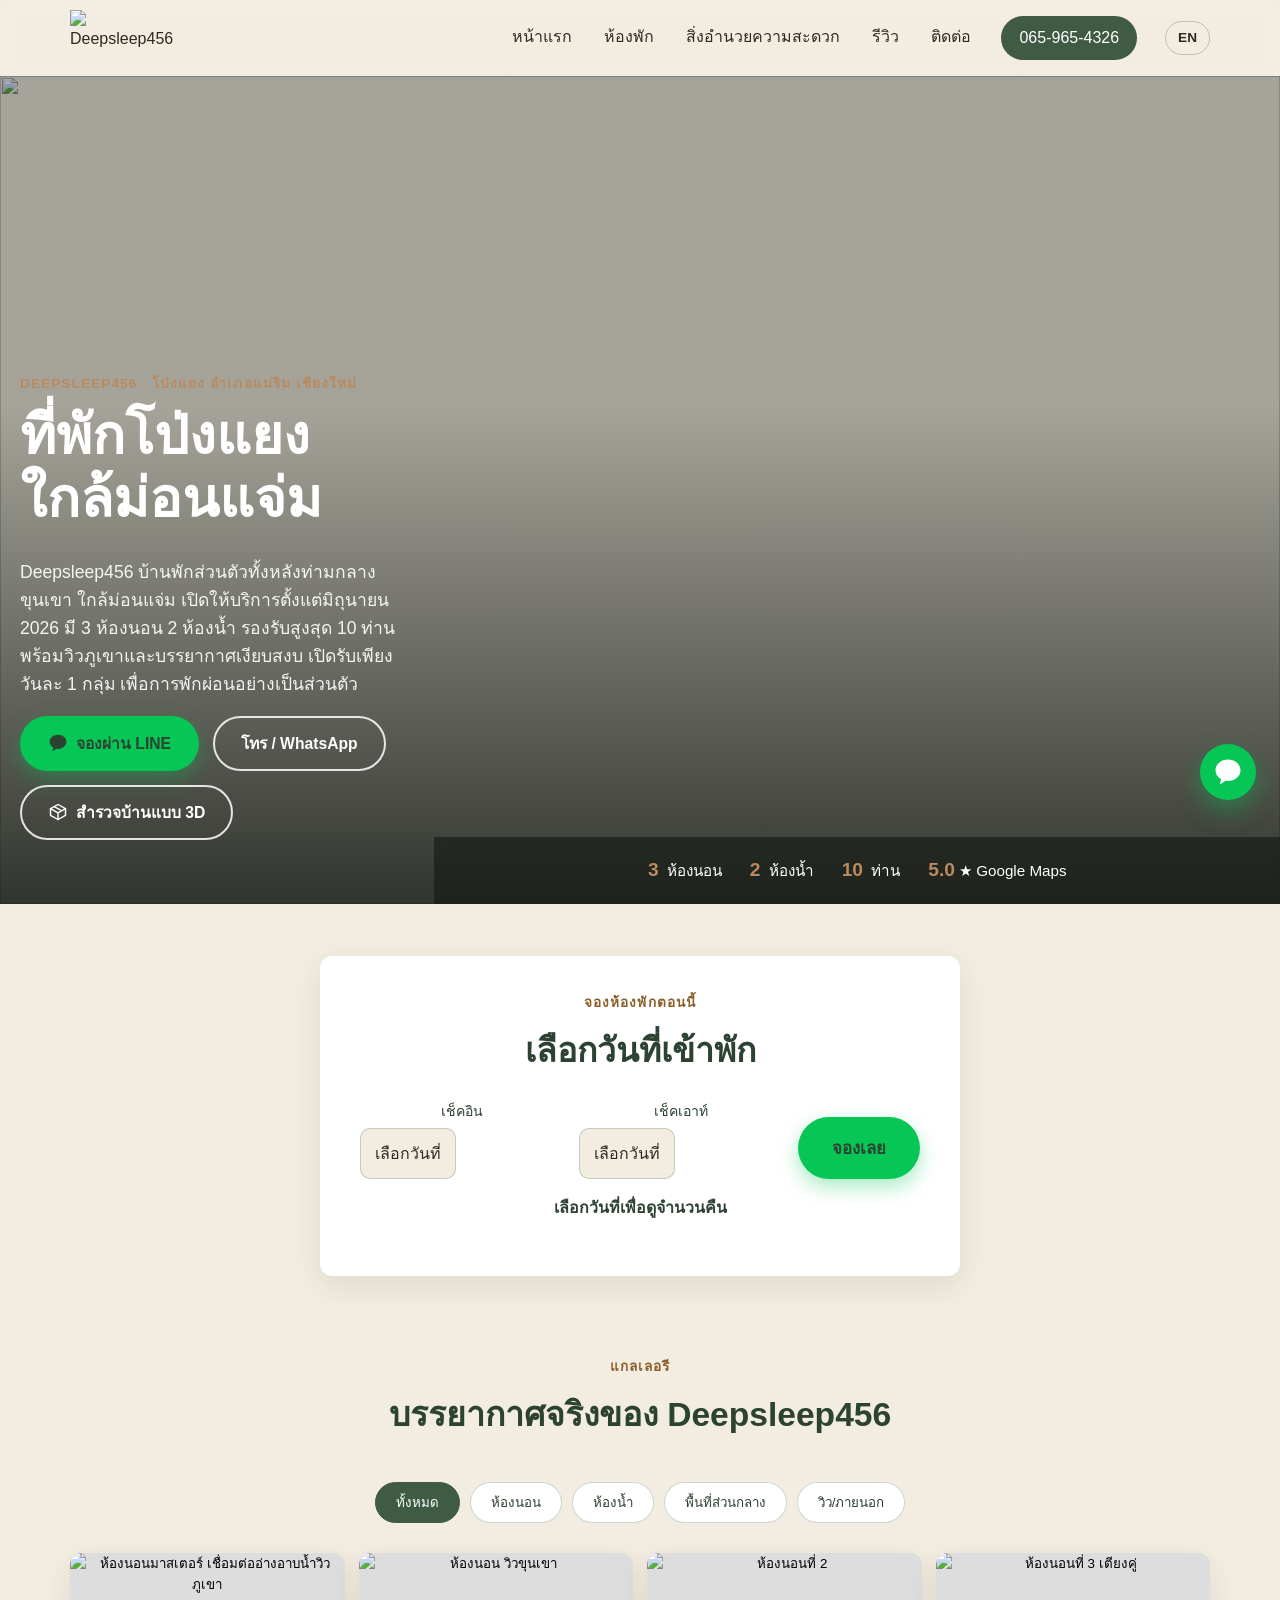
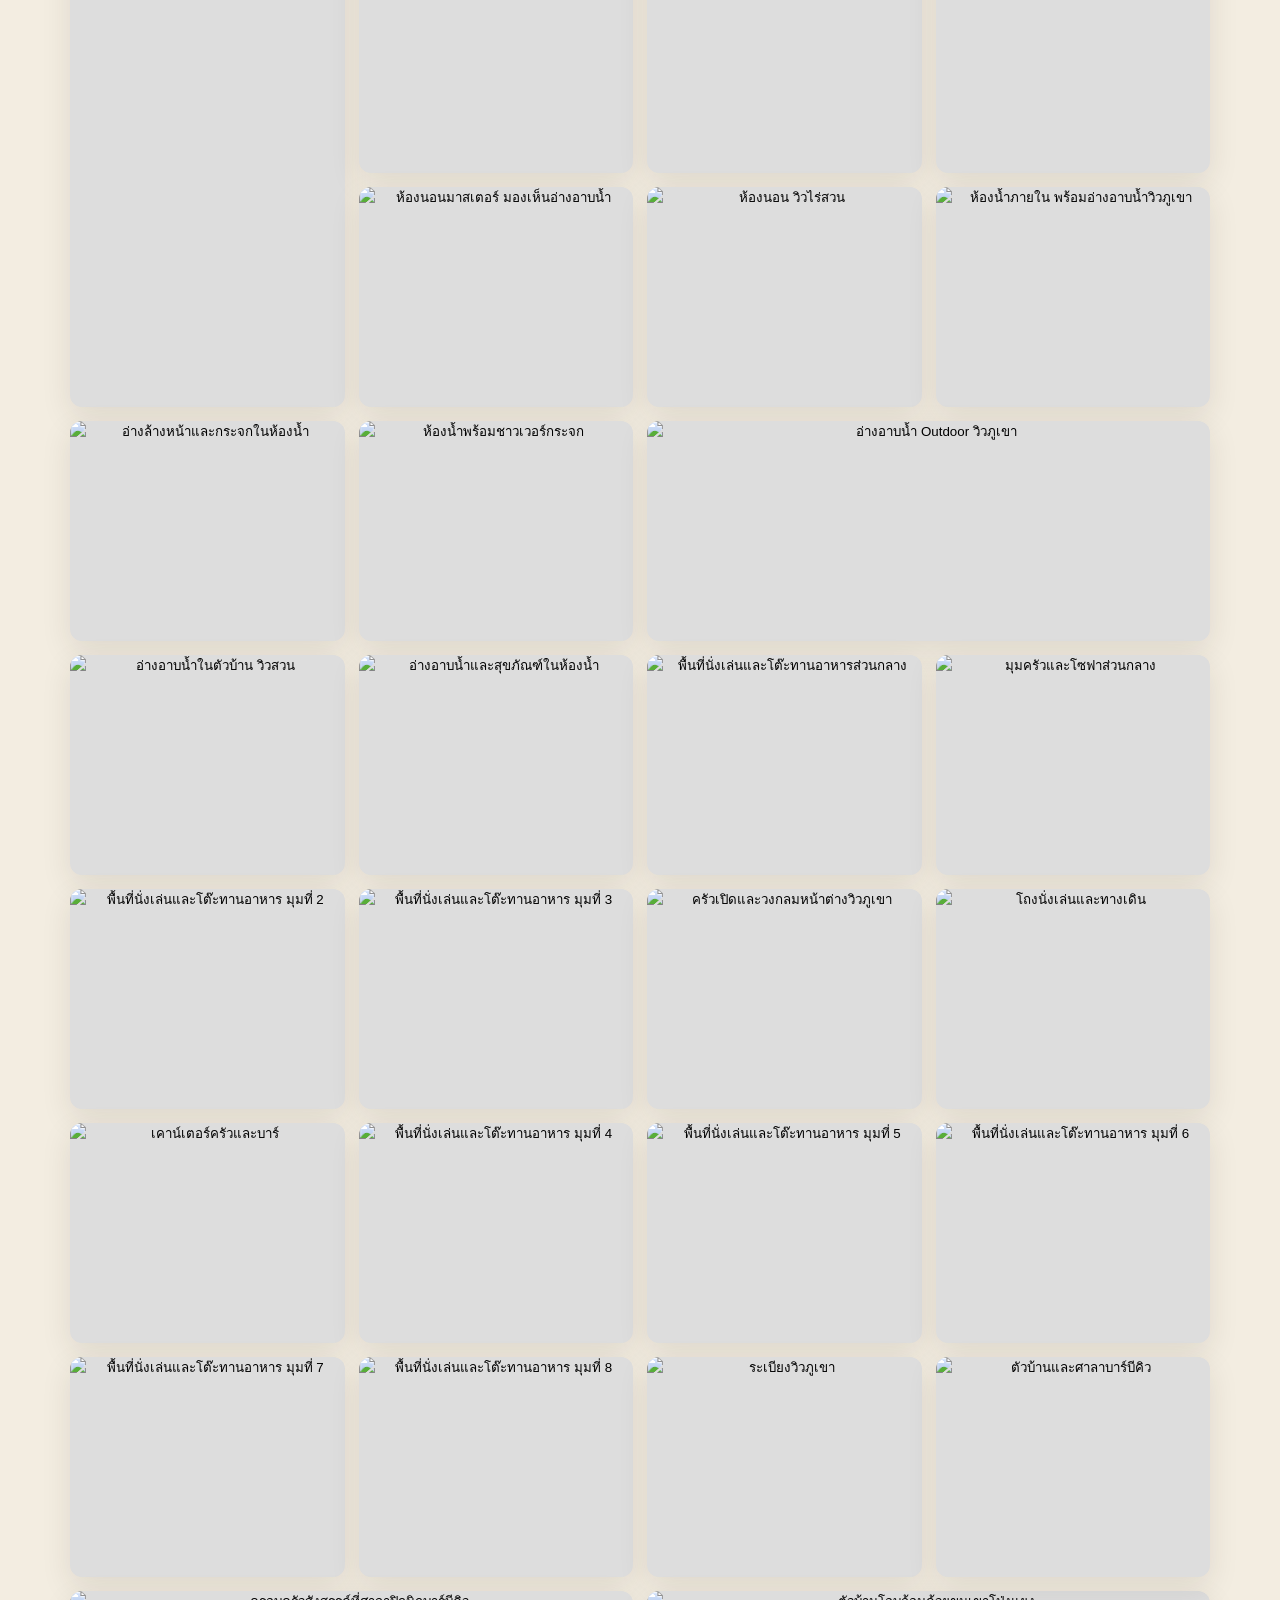
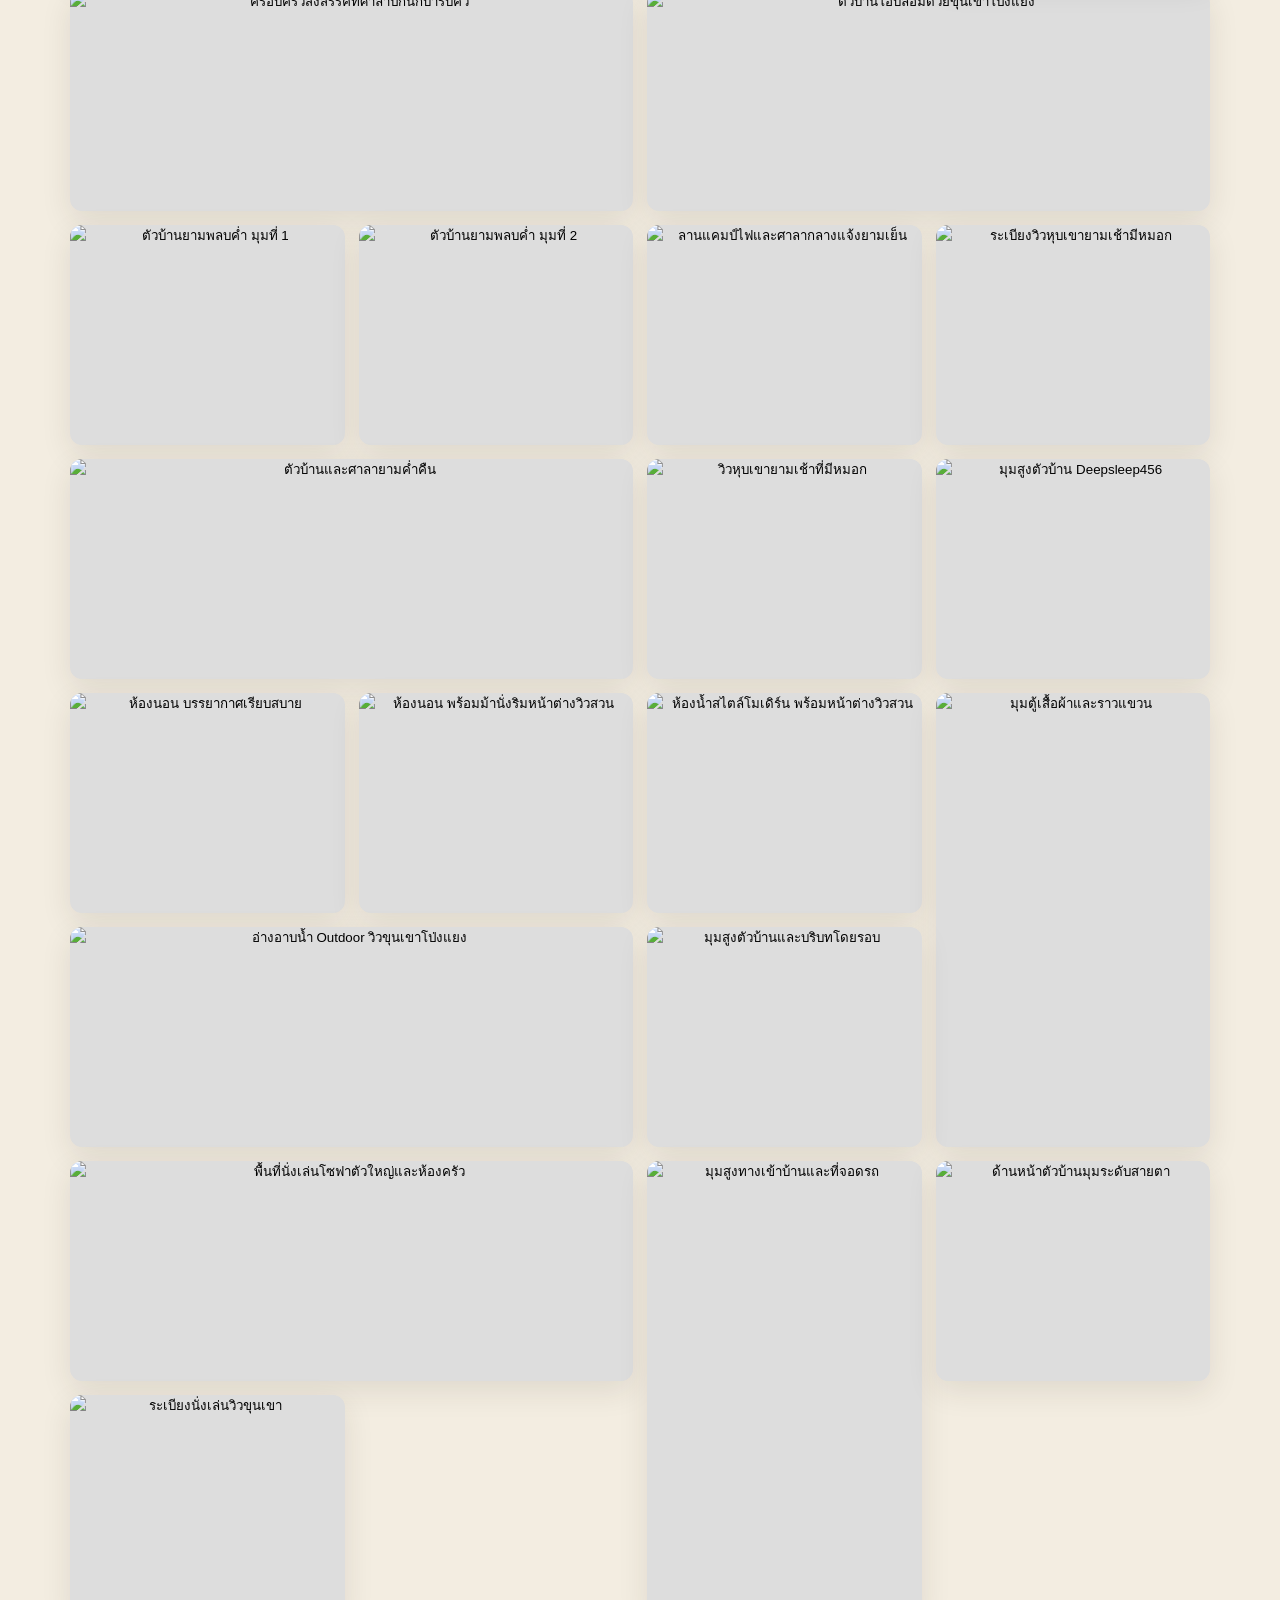
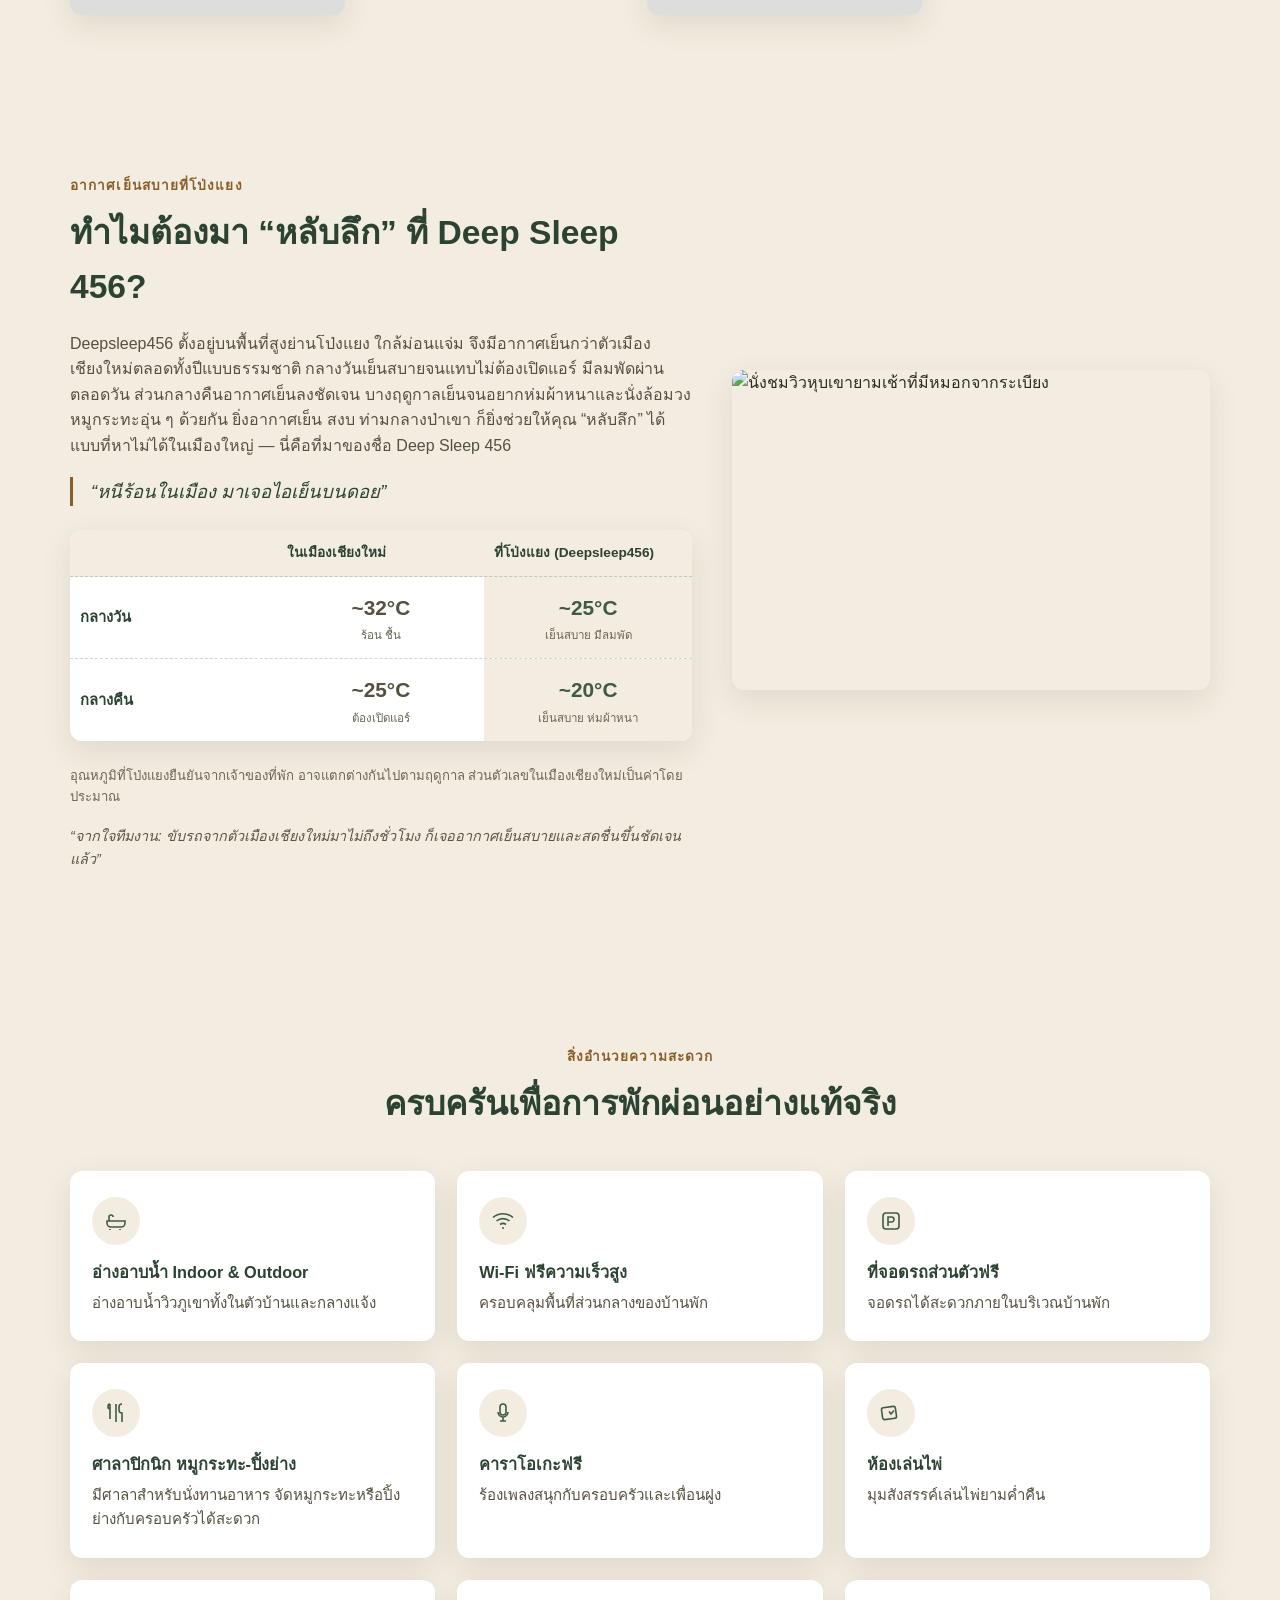
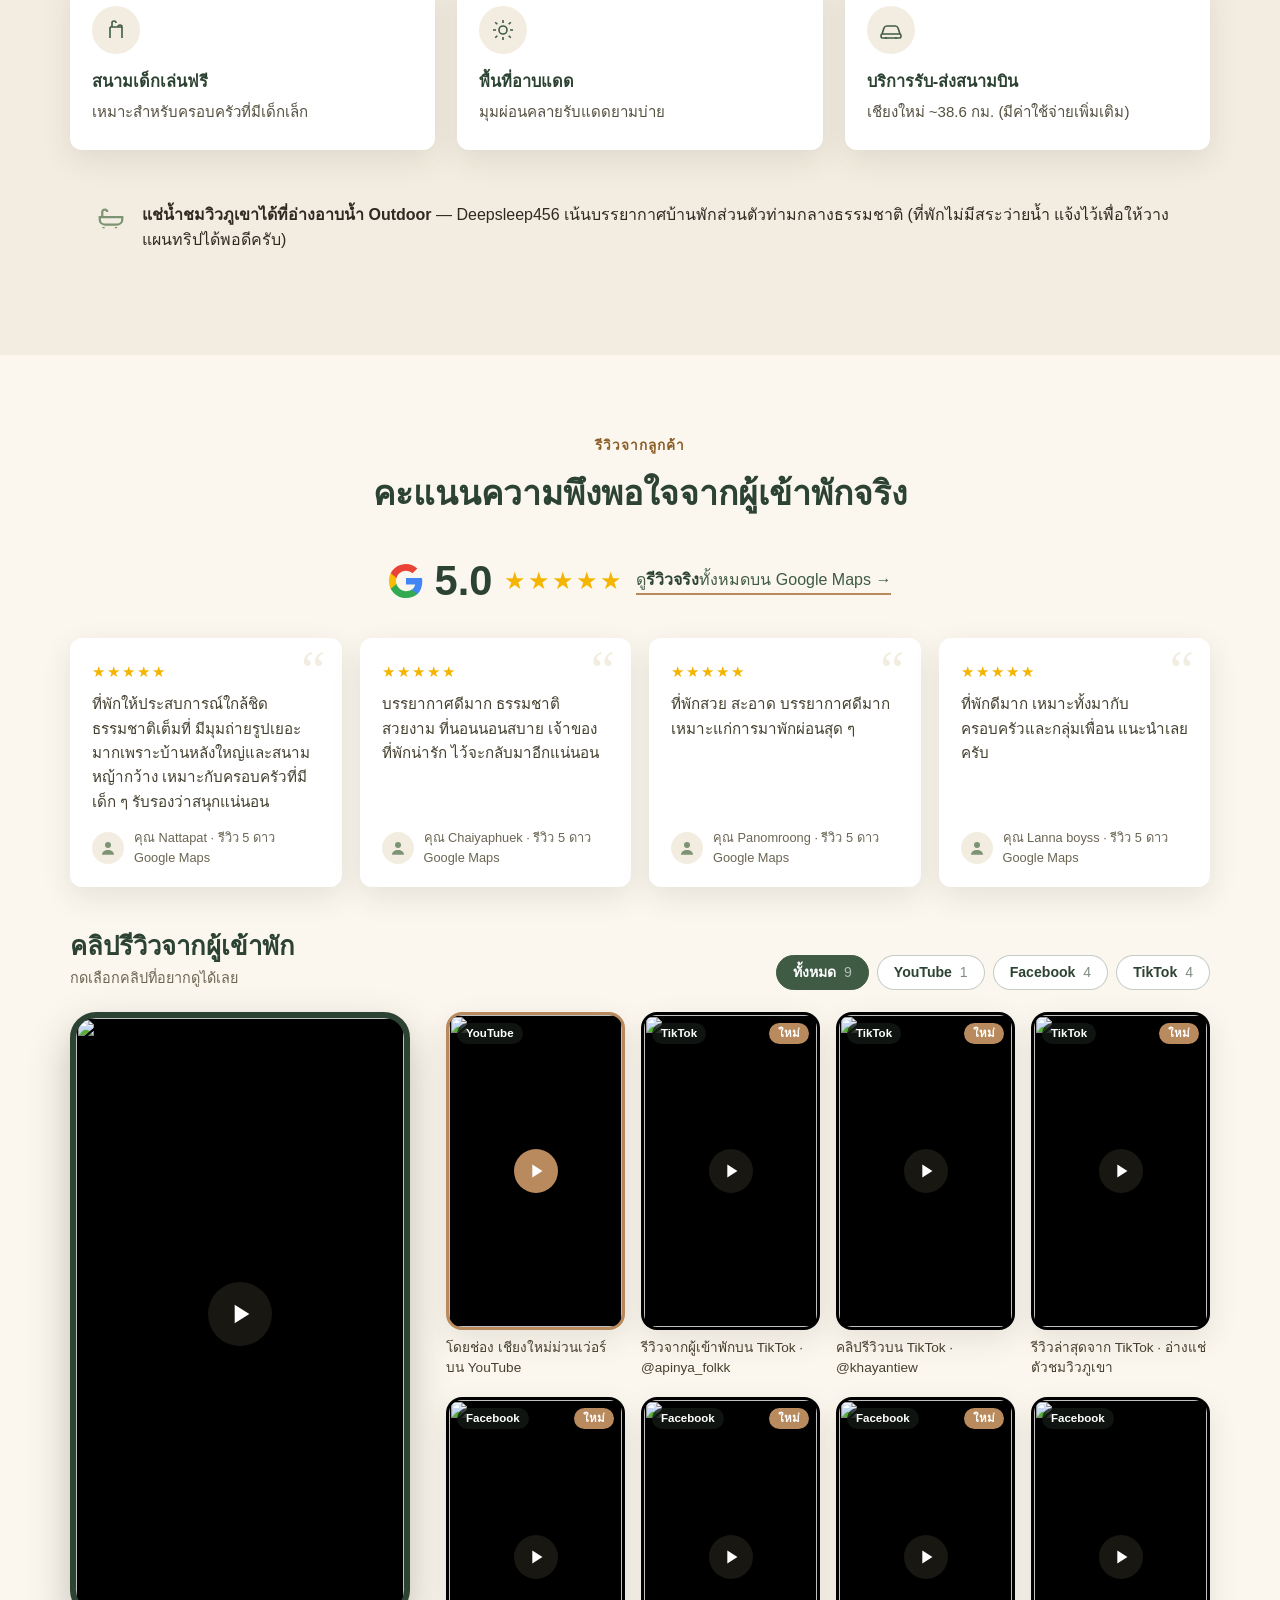
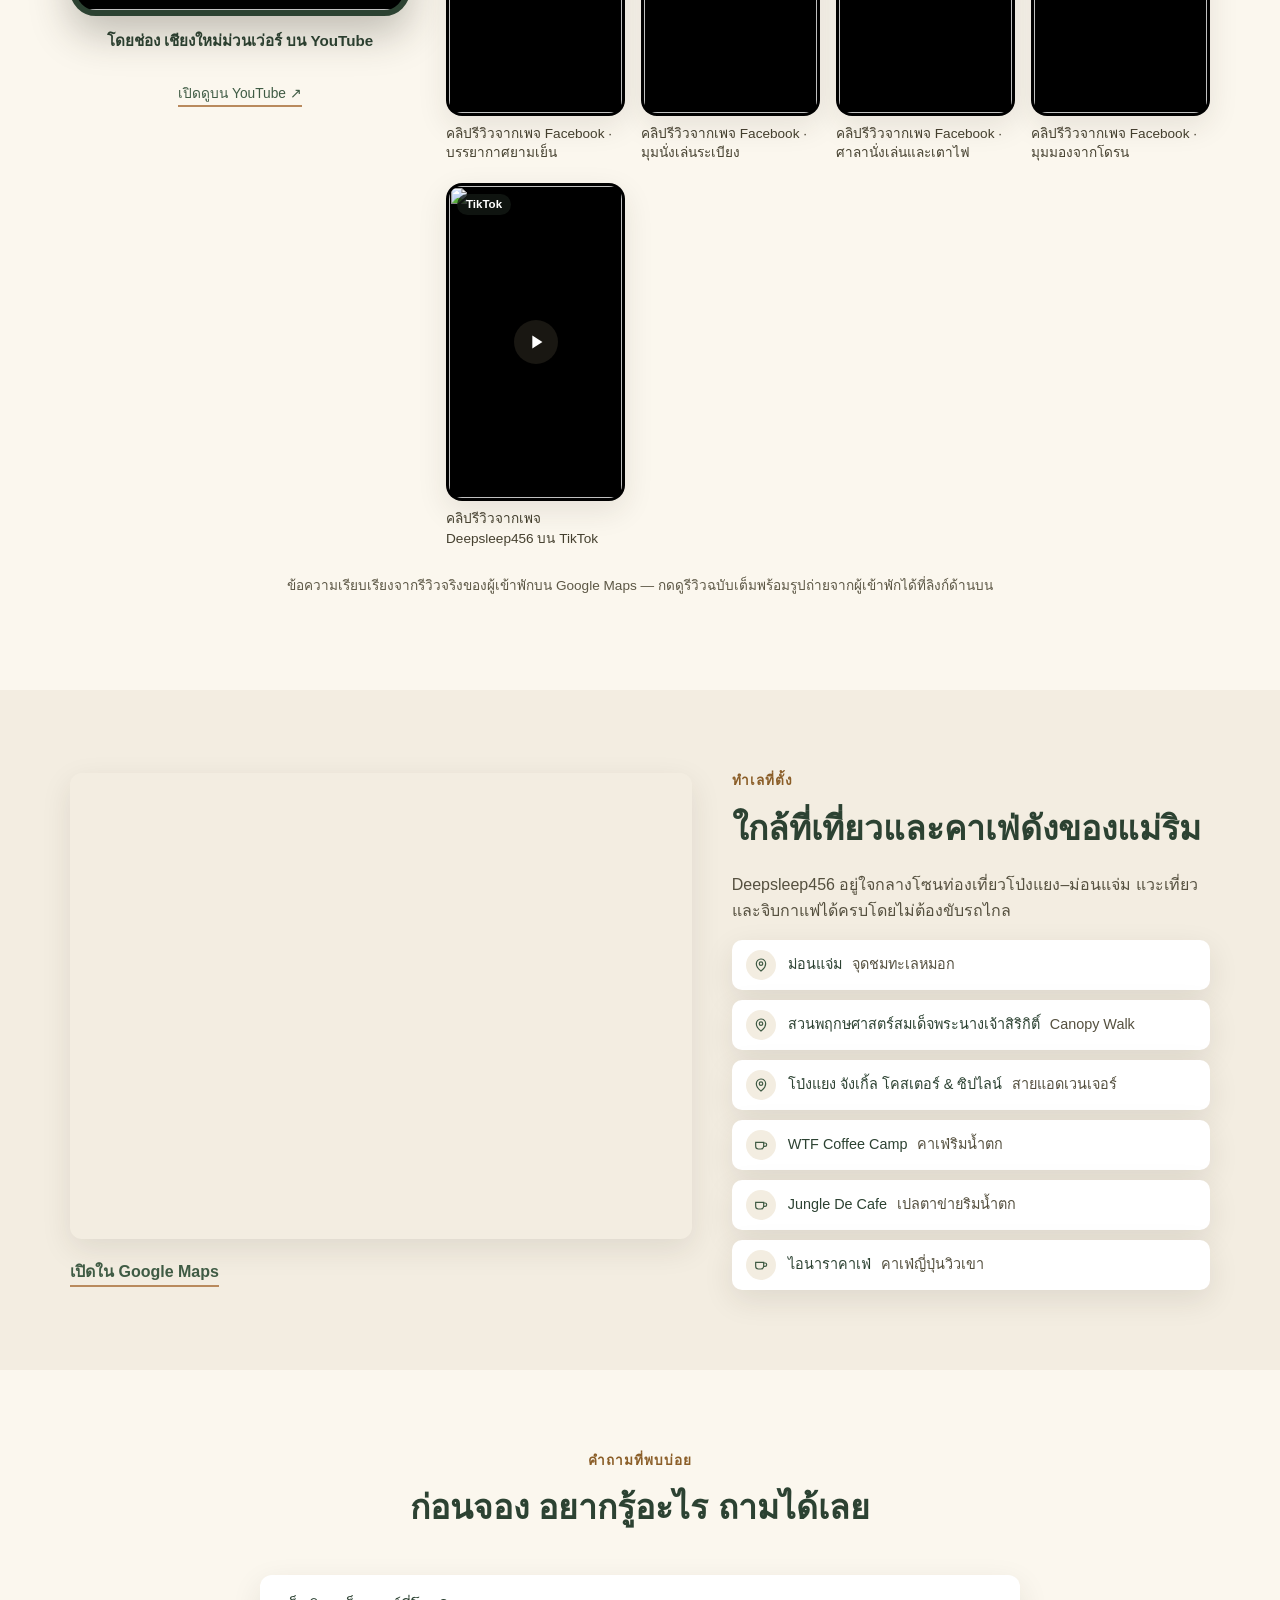
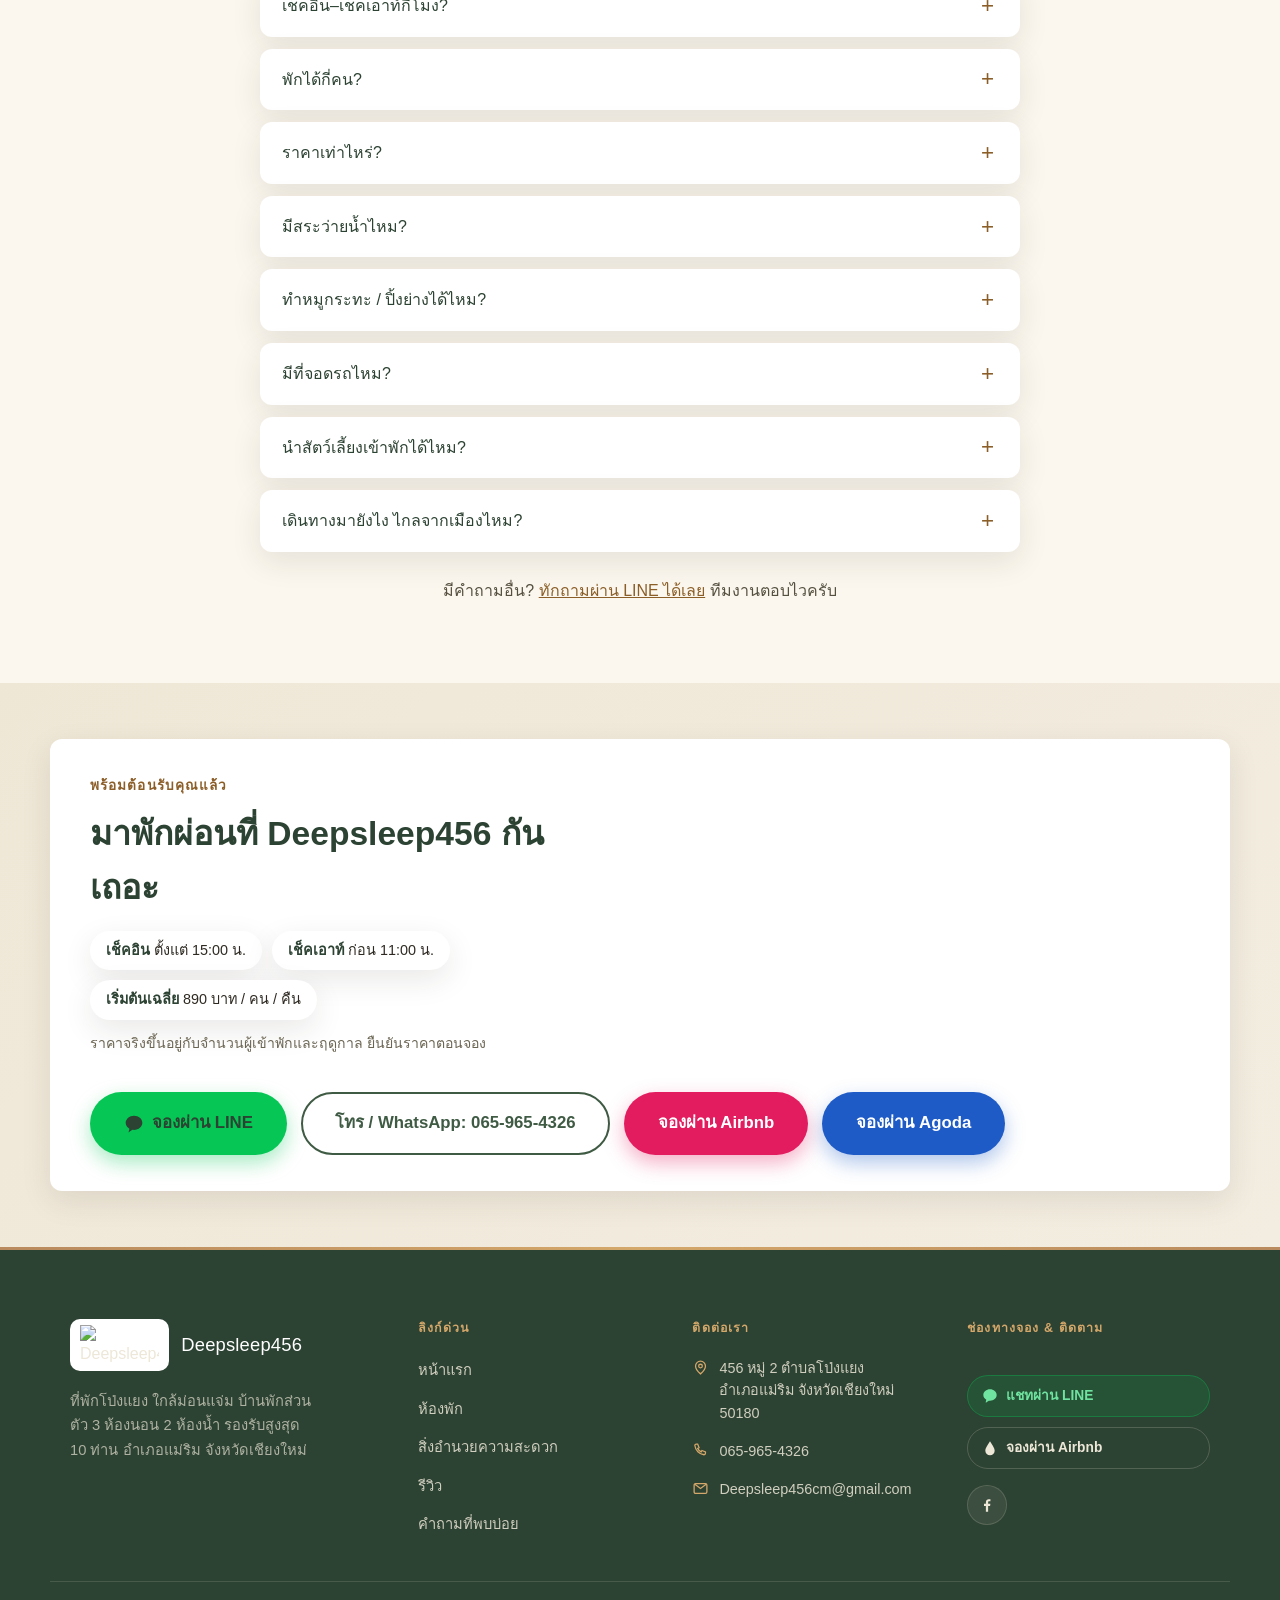
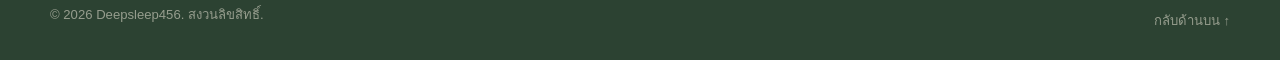
==== commit c724a329: "Add TikTok review clip (@apinya_folkk) to the guest video reviews (TH + EN) Co-Authored-By: Claude S" ====
--- a/index.html
+++ b/index.html
@@ -1279,8 +1279,8 @@
               <p class="clips__sub">กดเลือกคลิปที่อยากดูได้เลย</p>
             </div>
             <div class="clips__tabs" role="group" aria-label="เลือกแพลตฟอร์ม">
-              <button type="button" class="clips__tab is-active" data-filter="all" aria-pressed="true">ทั้งหมด <span>8</span></button>
-              <button type="button" class="clips__tab" data-filter="youtube" aria-pressed="false">YouTube <span>1</span></button> <button type="button" class="clips__tab" data-filter="facebook" aria-pressed="false">Facebook <span>4</span></button> <button type="button" class="clips__tab" data-filter="tiktok" aria-pressed="false">TikTok <span>3</span></button>
+              <button type="button" class="clips__tab is-active" data-filter="all" aria-pressed="true">ทั้งหมด <span>9</span></button>
+              <button type="button" class="clips__tab" data-filter="youtube" aria-pressed="false">YouTube <span>1</span></button> <button type="button" class="clips__tab" data-filter="facebook" aria-pressed="false">Facebook <span>4</span></button> <button type="button" class="clips__tab" data-filter="tiktok" aria-pressed="false">TikTok <span>4</span></button>
             </div>
           </div>
           <div class="clips__stage">
@@ -1290,6 +1290,12 @@
             <a class="clip" href="https://www.youtube.com/watch?v=tlao0owwTec" target="_blank" rel="noopener" data-platform="youtube" data-id="tlao0owwTec" data-embed="1" data-cover="images/bathroom/bathtub-outdoor-alt-thumb.webp?v=20260707" data-title="โดยช่อง เชียงใหม่ม่วนเว่อร์ บน YouTube" aria-label="ดูคลิปนี้: โดยช่อง เชียงใหม่ม่วนเว่อร์ บน YouTube">
               <span class="clip__thumb"><img src="images/bathroom/bathtub-outdoor-alt-thumb.webp?v=20260707" width="300" height="533" alt="" loading="lazy"><i class="clip__badge">YouTube</i><span class="clip__play" aria-hidden="true"><svg viewBox="0 0 24 24" fill="currentColor"><path d="M8 5v14l11-7z"/></svg></span></span>
               <span class="clip__title">โดยช่อง เชียงใหม่ม่วนเว่อร์ บน YouTube</span>
+            </a>
+          </li>
+          <li class="clip-item" data-platform="tiktok">
+            <a class="clip" href="https://www.tiktok.com/@apinya_folkk/video/7707489375717739794" target="_blank" rel="noopener" data-platform="tiktok" data-id="7707489375717739794" data-embed="1" data-cover="images/common/living-room-wide-thumb.webp" data-title="รีวิวจากผู้เข้าพักบน TikTok · @apinya_folkk" aria-label="ดูคลิปนี้: รีวิวจากผู้เข้าพักบน TikTok · @apinya_folkk">
+              <span class="clip__thumb"><img src="images/common/living-room-wide-thumb.webp" width="300" height="533" alt="" loading="lazy"><i class="clip__badge">TikTok</i><i class="clip__badge clip__badge--new">ใหม่</i><span class="clip__play" aria-hidden="true"><svg viewBox="0 0 24 24" fill="currentColor"><path d="M8 5v14l11-7z"/></svg></span></span>
+              <span class="clip__title">รีวิวจากผู้เข้าพักบน TikTok · @apinya_folkk</span>
             </a>
           </li>
           <li class="clip-item" data-platform="tiktok">
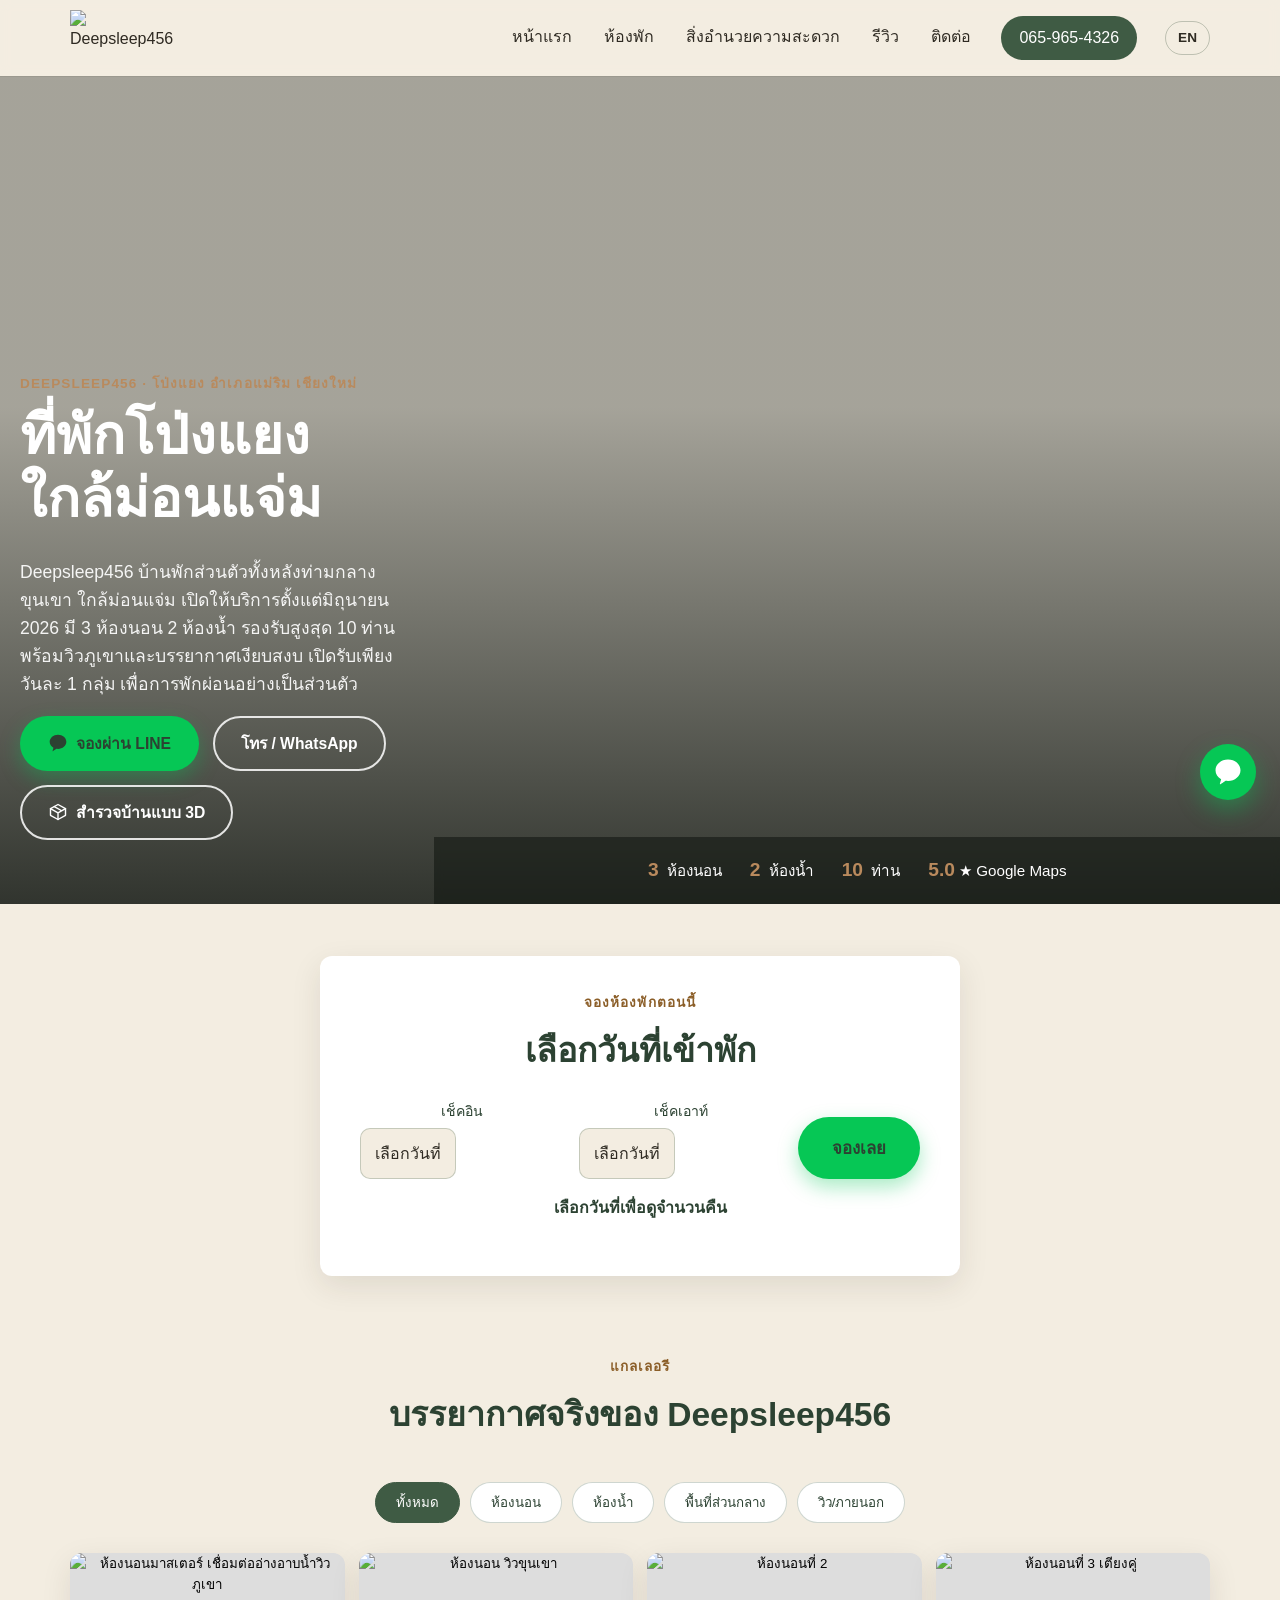
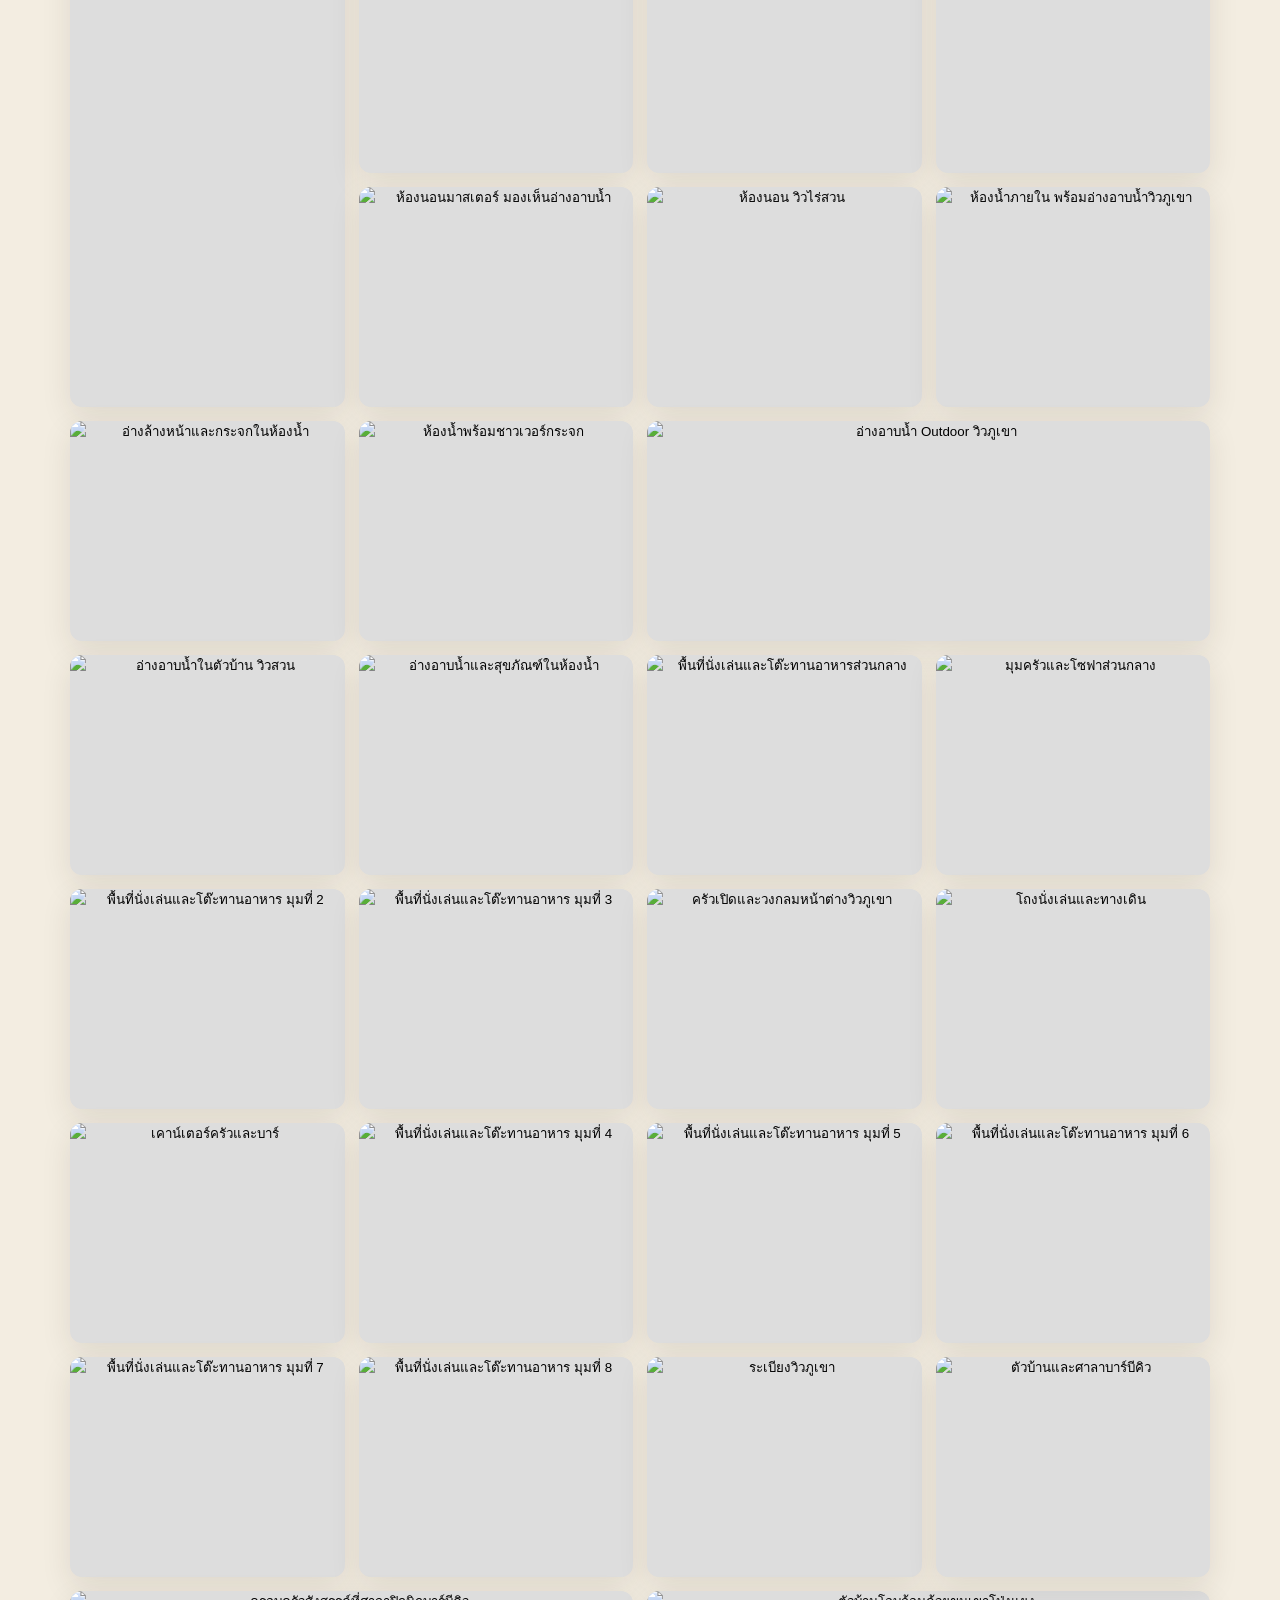
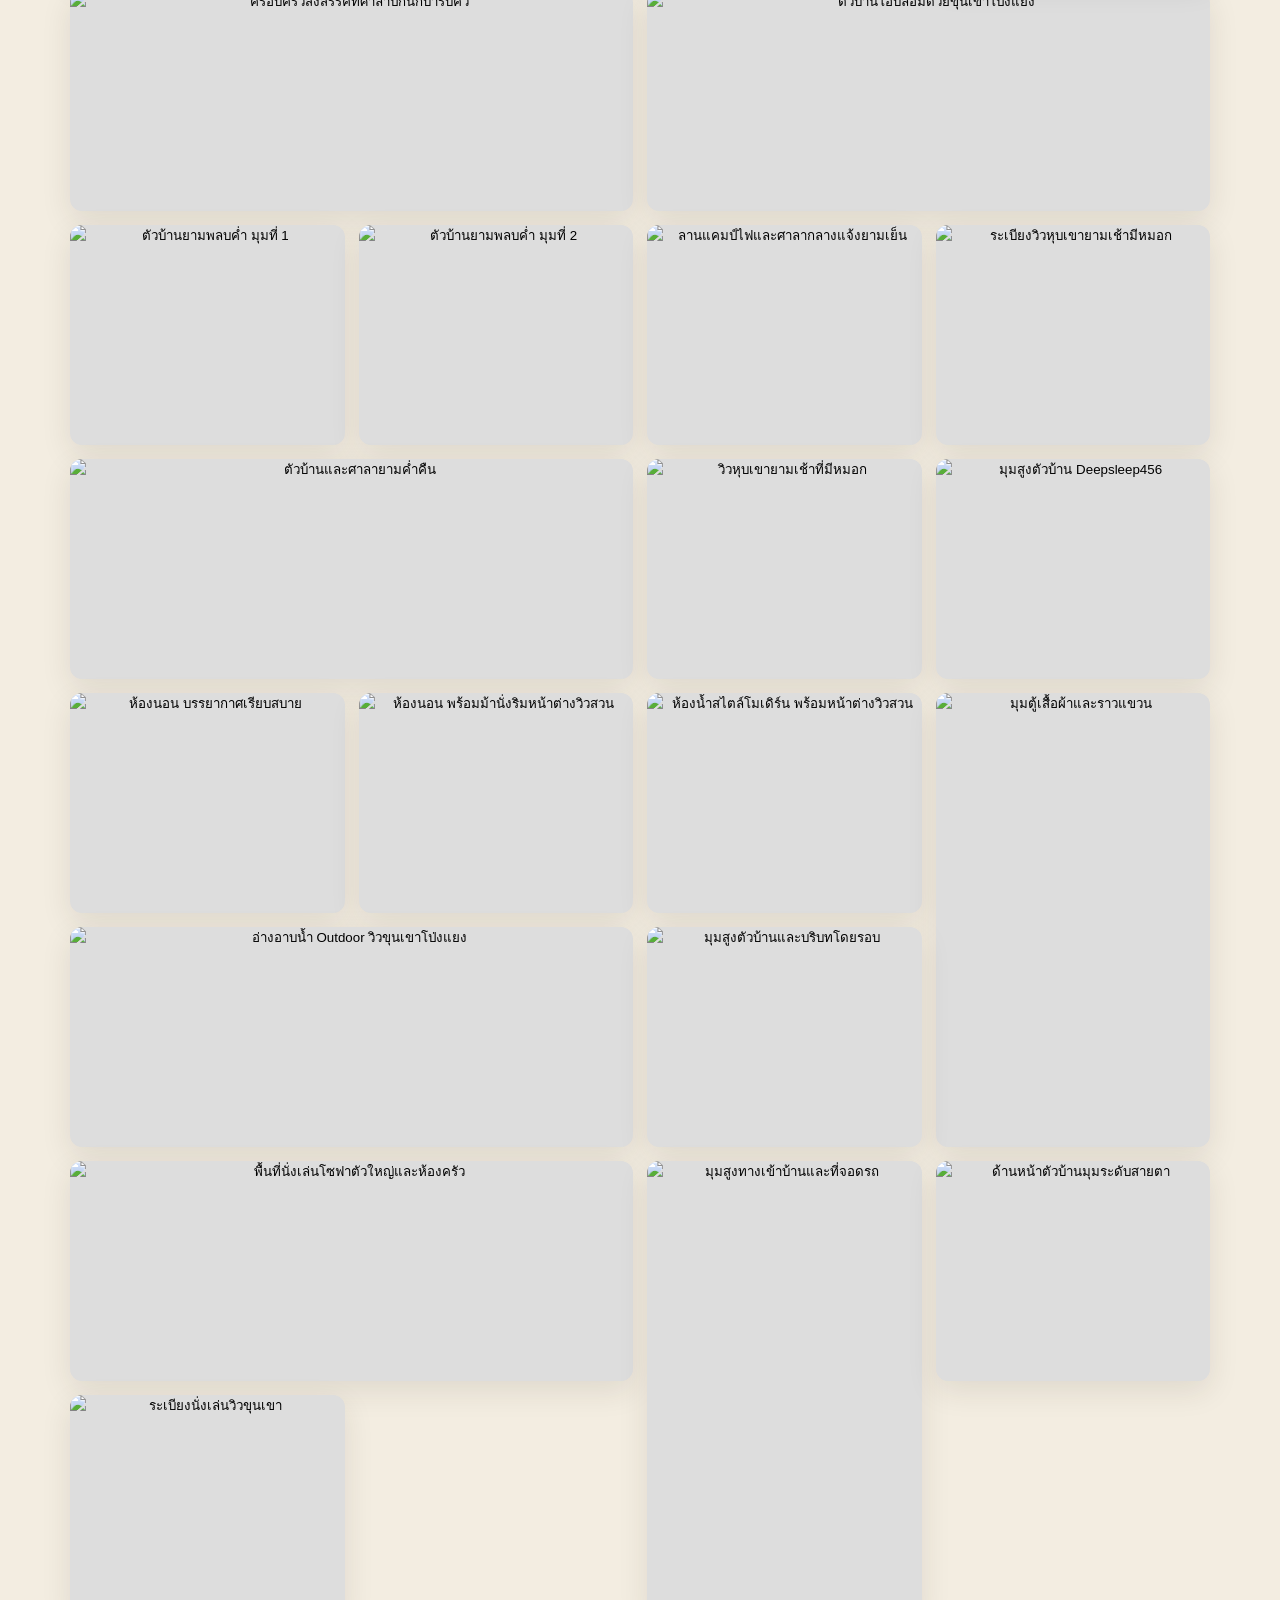
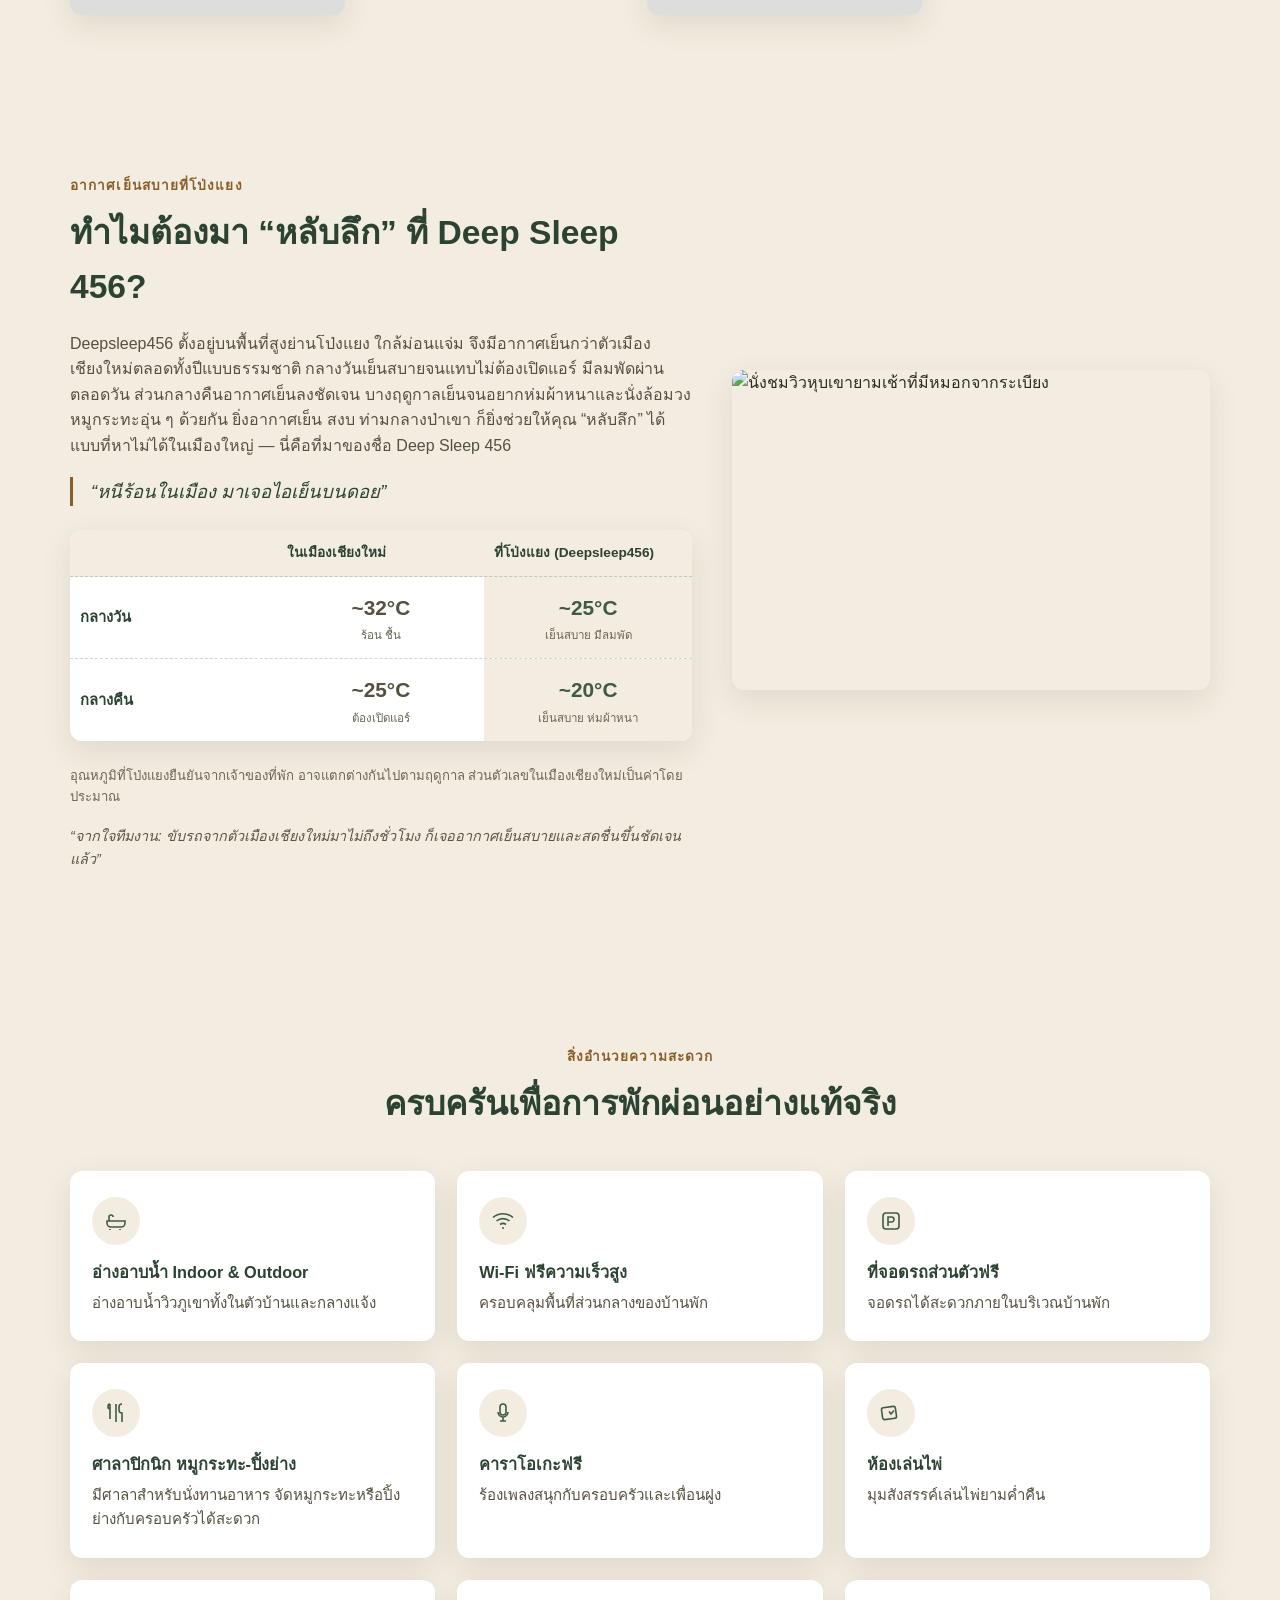
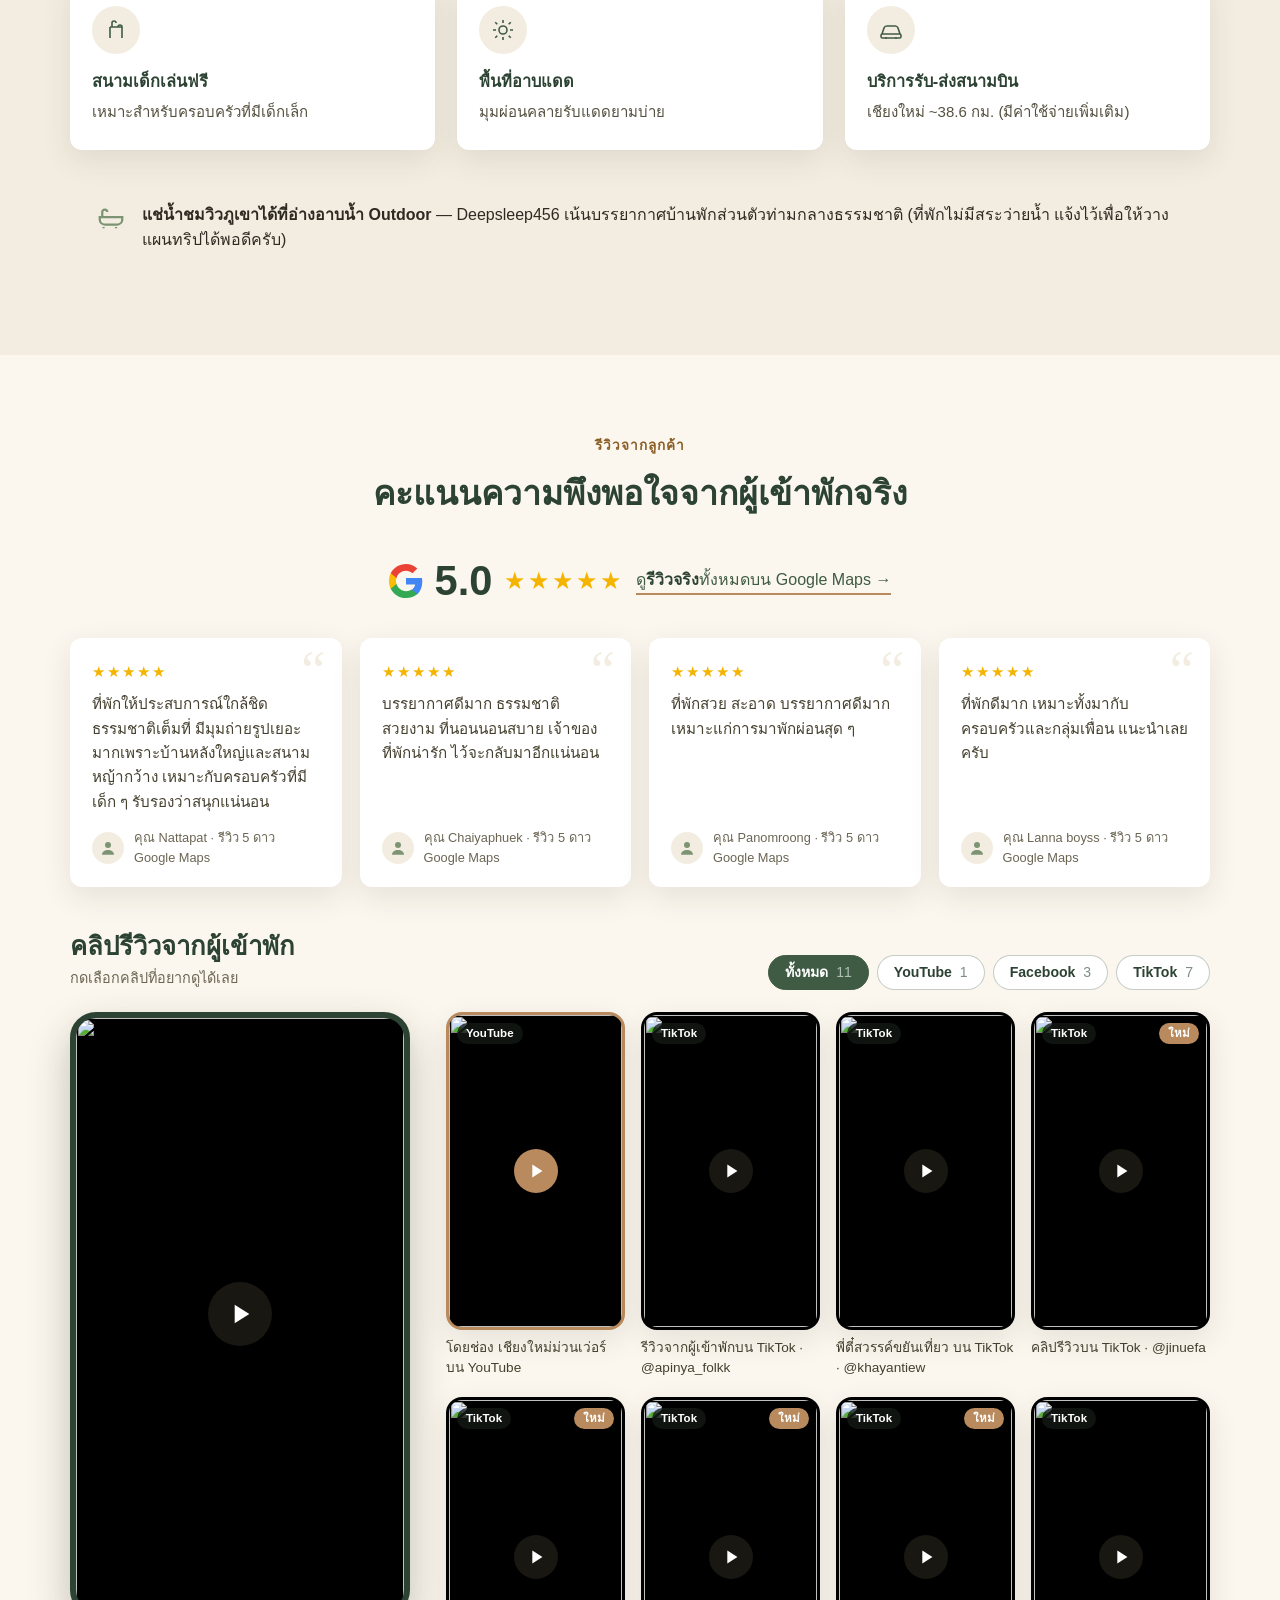
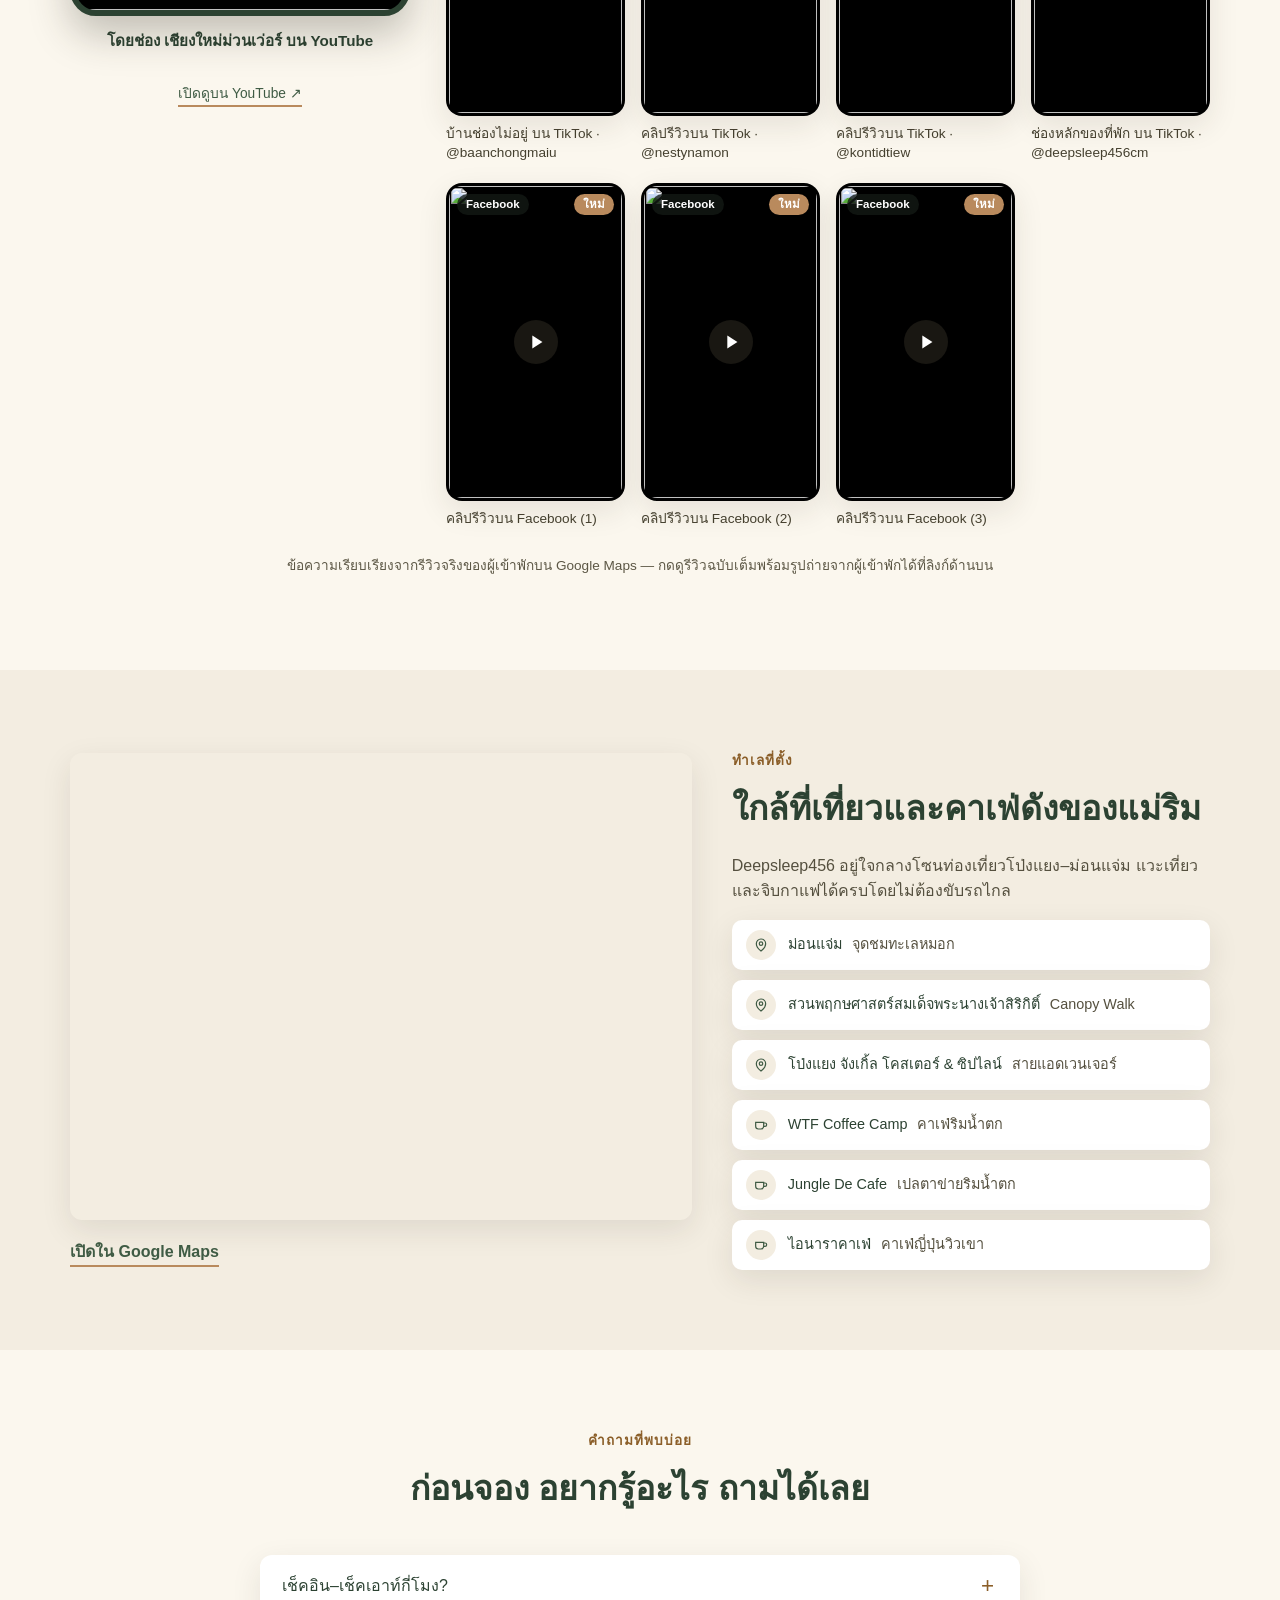
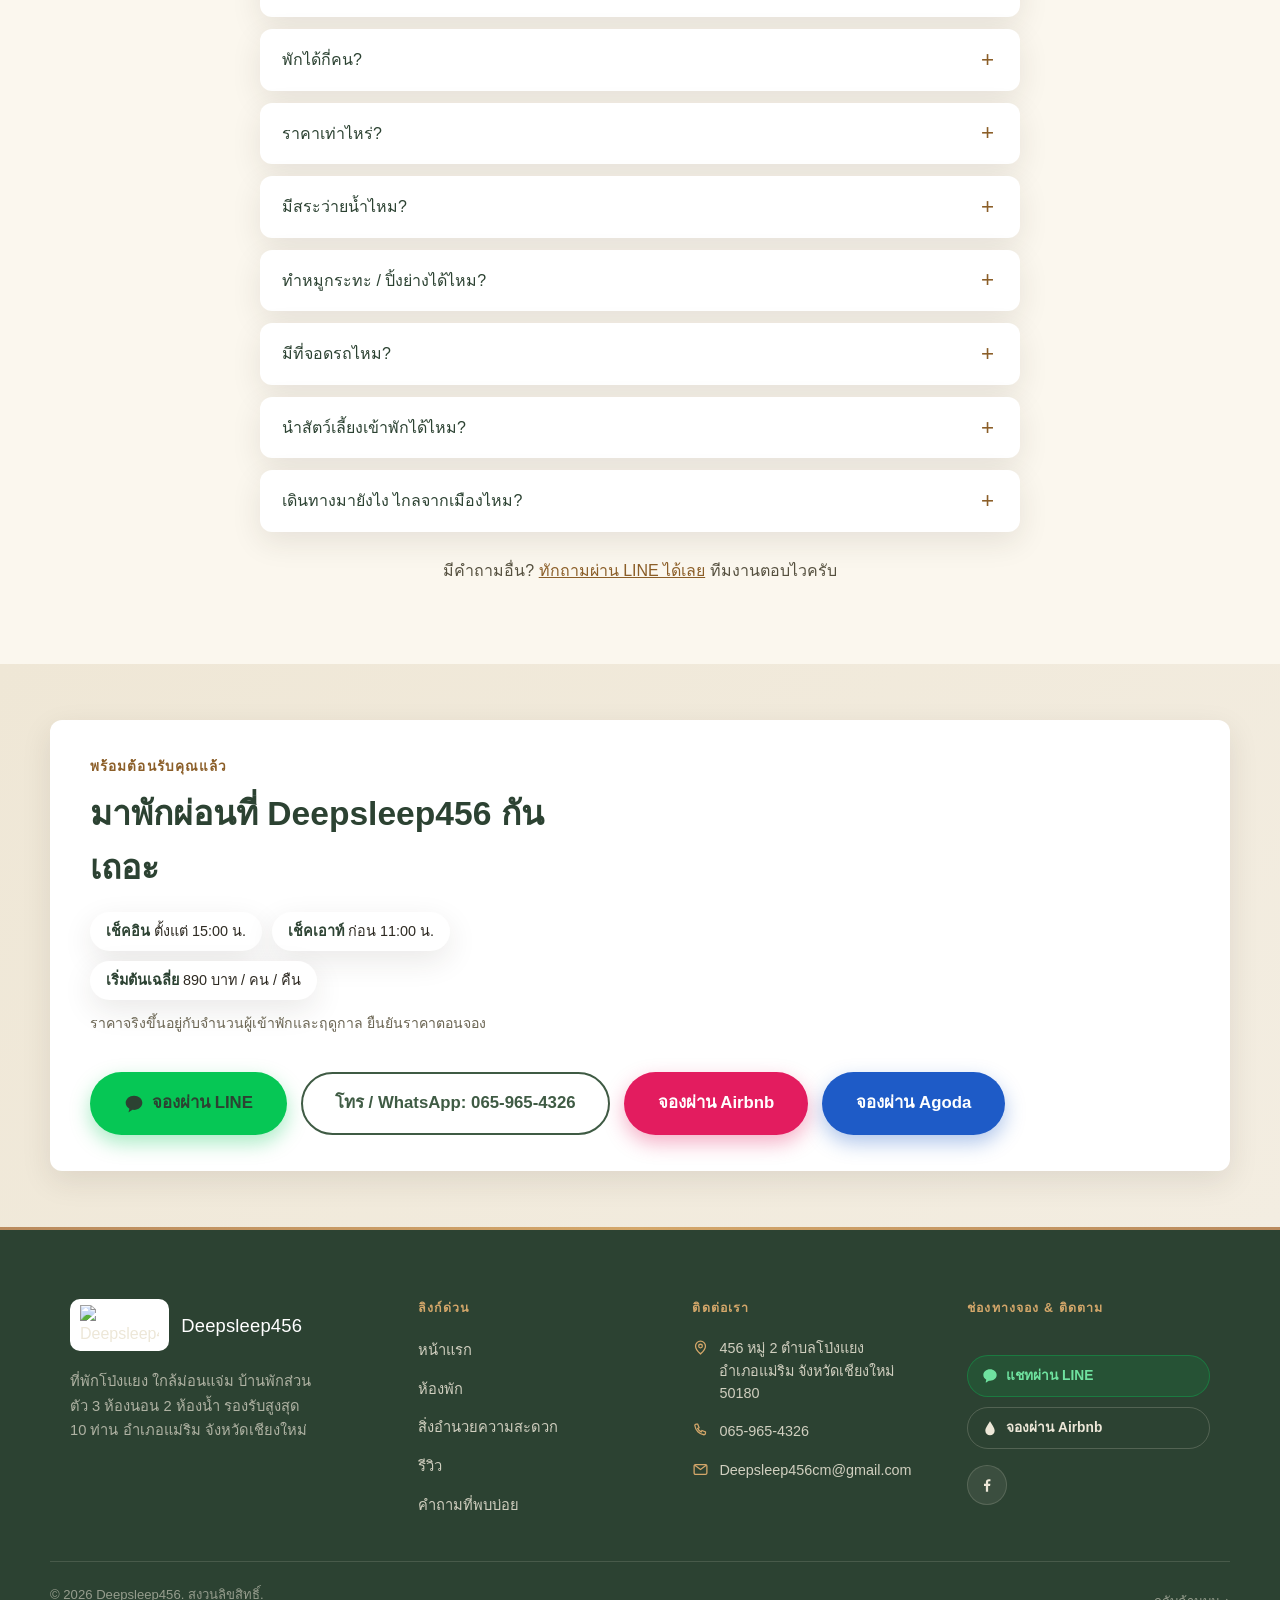
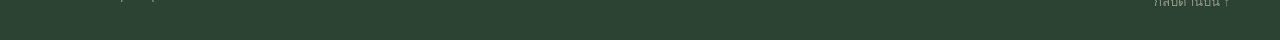
==== commit 8bbeef34: "Guest video reviews: the 11 clips the owner sent (1 YouTube, 7 TikTok, 3 Facebook), TH + EN Three cl" ====
--- a/index.html
+++ b/index.html
@@ -1279,8 +1279,8 @@
               <p class="clips__sub">กดเลือกคลิปที่อยากดูได้เลย</p>
             </div>
             <div class="clips__tabs" role="group" aria-label="เลือกแพลตฟอร์ม">
-              <button type="button" class="clips__tab is-active" data-filter="all" aria-pressed="true">ทั้งหมด <span>9</span></button>
-              <button type="button" class="clips__tab" data-filter="youtube" aria-pressed="false">YouTube <span>1</span></button> <button type="button" class="clips__tab" data-filter="facebook" aria-pressed="false">Facebook <span>4</span></button> <button type="button" class="clips__tab" data-filter="tiktok" aria-pressed="false">TikTok <span>4</span></button>
+              <button type="button" class="clips__tab is-active" data-filter="all" aria-pressed="true">ทั้งหมด <span>11</span></button>
+              <button type="button" class="clips__tab" data-filter="youtube" aria-pressed="false">YouTube <span>1</span></button> <button type="button" class="clips__tab" data-filter="facebook" aria-pressed="false">Facebook <span>3</span></button> <button type="button" class="clips__tab" data-filter="tiktok" aria-pressed="false">TikTok <span>7</span></button>
             </div>
           </div>
           <div class="clips__stage">
@@ -1293,51 +1293,63 @@
             </a>
           </li>
           <li class="clip-item" data-platform="tiktok">
-            <a class="clip" href="https://www.tiktok.com/@apinya_folkk/video/7707489375717739794" target="_blank" rel="noopener" data-platform="tiktok" data-id="7707489375717739794" data-embed="1" data-cover="images/common/living-room-wide-thumb.webp" data-title="รีวิวจากผู้เข้าพักบน TikTok · @apinya_folkk" aria-label="ดูคลิปนี้: รีวิวจากผู้เข้าพักบน TikTok · @apinya_folkk">
-              <span class="clip__thumb"><img src="images/common/living-room-wide-thumb.webp" width="300" height="533" alt="" loading="lazy"><i class="clip__badge">TikTok</i><i class="clip__badge clip__badge--new">ใหม่</i><span class="clip__play" aria-hidden="true"><svg viewBox="0 0 24 24" fill="currentColor"><path d="M8 5v14l11-7z"/></svg></span></span>
+            <a class="clip" href="https://www.tiktok.com/@apinya_folkk/video/7707489375717739794" target="_blank" rel="noopener" data-platform="tiktok" data-id="7707489375717739794" data-embed="0" data-cover="images/common/living-room-wide-thumb.webp" data-title="รีวิวจากผู้เข้าพักบน TikTok · @apinya_folkk" aria-label="ดูคลิปนี้: รีวิวจากผู้เข้าพักบน TikTok · @apinya_folkk">
+              <span class="clip__thumb"><img src="images/common/living-room-wide-thumb.webp" width="300" height="533" alt="" loading="lazy"><i class="clip__badge">TikTok</i><span class="clip__play" aria-hidden="true"><svg viewBox="0 0 24 24" fill="currentColor"><path d="M8 5v14l11-7z"/></svg></span></span>
               <span class="clip__title">รีวิวจากผู้เข้าพักบน TikTok · @apinya_folkk</span>
             </a>
           </li>
           <li class="clip-item" data-platform="tiktok">
-            <a class="clip" href="https://www.tiktok.com/@khayantiew/video/7706496438624144692" target="_blank" rel="noopener" data-platform="tiktok" data-id="7706496438624144692" data-embed="1" data-cover="images/exterior/misty-valley-thumb.webp" data-title="คลิปรีวิวบน TikTok · @khayantiew" aria-label="ดูคลิปนี้: คลิปรีวิวบน TikTok · @khayantiew">
-              <span class="clip__thumb"><img src="images/exterior/misty-valley-thumb.webp" width="300" height="533" alt="" loading="lazy"><i class="clip__badge">TikTok</i><i class="clip__badge clip__badge--new">ใหม่</i><span class="clip__play" aria-hidden="true"><svg viewBox="0 0 24 24" fill="currentColor"><path d="M8 5v14l11-7z"/></svg></span></span>
-              <span class="clip__title">คลิปรีวิวบน TikTok · @khayantiew</span>
+            <a class="clip" href="https://www.tiktok.com/@khayantiew/video/7706496438624144692" target="_blank" rel="noopener" data-platform="tiktok" data-id="7706496438624144692" data-embed="1" data-cover="images/exterior/misty-valley-thumb.webp" data-title="พี่ตี๋สวรรค์ขยันเที่ยว บน TikTok · @khayantiew" aria-label="ดูคลิปนี้: พี่ตี๋สวรรค์ขยันเที่ยว บน TikTok · @khayantiew">
+              <span class="clip__thumb"><img src="images/exterior/misty-valley-thumb.webp" width="300" height="533" alt="" loading="lazy"><i class="clip__badge">TikTok</i><span class="clip__play" aria-hidden="true"><svg viewBox="0 0 24 24" fill="currentColor"><path d="M8 5v14l11-7z"/></svg></span></span>
+              <span class="clip__title">พี่ตี๋สวรรค์ขยันเที่ยว บน TikTok · @khayantiew</span>
             </a>
           </li>
           <li class="clip-item" data-platform="tiktok">
-            <a class="clip" href="https://www.tiktok.com/@deepsleep456cm/video/7687861094018321672" target="_blank" rel="noopener" data-platform="tiktok" data-id="7687861094018321672" data-embed="1" data-cover="images/bathroom/bathtub-outdoor-mountain-thumb.webp" data-title="รีวิวล่าสุดจาก TikTok · อ่างแช่ตัวชมวิวภูเขา" aria-label="ดูคลิปนี้: รีวิวล่าสุดจาก TikTok · อ่างแช่ตัวชมวิวภูเขา">
+            <a class="clip" href="https://www.tiktok.com/@jinuefa/video/7689699620875685126" target="_blank" rel="noopener" data-platform="tiktok" data-id="7689699620875685126" data-embed="1" data-cover="images/exterior/mountain-view-day-thumb.webp" data-title="คลิปรีวิวบน TikTok · @jinuefa" aria-label="ดูคลิปนี้: คลิปรีวิวบน TikTok · @jinuefa">
+              <span class="clip__thumb"><img src="images/exterior/mountain-view-day-thumb.webp" width="300" height="533" alt="" loading="lazy"><i class="clip__badge">TikTok</i><i class="clip__badge clip__badge--new">ใหม่</i><span class="clip__play" aria-hidden="true"><svg viewBox="0 0 24 24" fill="currentColor"><path d="M8 5v14l11-7z"/></svg></span></span>
+              <span class="clip__title">คลิปรีวิวบน TikTok · @jinuefa</span>
+            </a>
+          </li>
+          <li class="clip-item" data-platform="tiktok">
+            <a class="clip" href="https://www.tiktok.com/@baanchongmaiu/video/7684883121023520020" target="_blank" rel="noopener" data-platform="tiktok" data-id="7684883121023520020" data-embed="1" data-cover="images/exterior/night-sala-view-thumb.webp" data-title="บ้านช่องไม่อยู่ บน TikTok · @baanchongmaiu" aria-label="ดูคลิปนี้: บ้านช่องไม่อยู่ บน TikTok · @baanchongmaiu">
+              <span class="clip__thumb"><img src="images/exterior/night-sala-view-thumb.webp" width="300" height="533" alt="" loading="lazy"><i class="clip__badge">TikTok</i><i class="clip__badge clip__badge--new">ใหม่</i><span class="clip__play" aria-hidden="true"><svg viewBox="0 0 24 24" fill="currentColor"><path d="M8 5v14l11-7z"/></svg></span></span>
+              <span class="clip__title">บ้านช่องไม่อยู่ บน TikTok · @baanchongmaiu</span>
+            </a>
+          </li>
+          <li class="clip-item" data-platform="tiktok">
+            <a class="clip" href="https://www.tiktok.com/@nestynamon/video/7678643043934833940" target="_blank" rel="noopener" data-platform="tiktok" data-id="7678643043934833940" data-embed="1" data-cover="images/bathroom/bathtub-outdoor-mountain-thumb.webp" data-title="คลิปรีวิวบน TikTok · @nestynamon" aria-label="ดูคลิปนี้: คลิปรีวิวบน TikTok · @nestynamon">
               <span class="clip__thumb"><img src="images/bathroom/bathtub-outdoor-mountain-thumb.webp" width="300" height="533" alt="" loading="lazy"><i class="clip__badge">TikTok</i><i class="clip__badge clip__badge--new">ใหม่</i><span class="clip__play" aria-hidden="true"><svg viewBox="0 0 24 24" fill="currentColor"><path d="M8 5v14l11-7z"/></svg></span></span>
-              <span class="clip__title">รีวิวล่าสุดจาก TikTok · อ่างแช่ตัวชมวิวภูเขา</span>
+              <span class="clip__title">คลิปรีวิวบน TikTok · @nestynamon</span>
+            </a>
+          </li>
+          <li class="clip-item" data-platform="tiktok">
+            <a class="clip" href="https://www.tiktok.com/@kontidtiew/video/7668707704415866120" target="_blank" rel="noopener" data-platform="tiktok" data-id="7668707704415866120" data-embed="1" data-cover="images/exterior/dusk-view-1-thumb.webp" data-title="คลิปรีวิวบน TikTok · @kontidtiew" aria-label="ดูคลิปนี้: คลิปรีวิวบน TikTok · @kontidtiew">
+              <span class="clip__thumb"><img src="images/exterior/dusk-view-1-thumb.webp" width="300" height="533" alt="" loading="lazy"><i class="clip__badge">TikTok</i><i class="clip__badge clip__badge--new">ใหม่</i><span class="clip__play" aria-hidden="true"><svg viewBox="0 0 24 24" fill="currentColor"><path d="M8 5v14l11-7z"/></svg></span></span>
+              <span class="clip__title">คลิปรีวิวบน TikTok · @kontidtiew</span>
+            </a>
+          </li>
+          <li class="clip-item" data-platform="tiktok">
+            <a class="clip" href="https://www.tiktok.com/@deepsleep456cm/video/7617767732045516052" target="_blank" rel="noopener" data-platform="tiktok" data-id="7617767732045516052" data-embed="1" data-cover="images/common/kitchen-counter-thumb.webp" data-title="ช่องหลักของที่พัก บน TikTok · @deepsleep456cm" aria-label="ดูคลิปนี้: ช่องหลักของที่พัก บน TikTok · @deepsleep456cm">
+              <span class="clip__thumb"><img src="images/common/kitchen-counter-thumb.webp" width="300" height="533" alt="" loading="lazy"><i class="clip__badge">TikTok</i><span class="clip__play" aria-hidden="true"><svg viewBox="0 0 24 24" fill="currentColor"><path d="M8 5v14l11-7z"/></svg></span></span>
+              <span class="clip__title">ช่องหลักของที่พัก บน TikTok · @deepsleep456cm</span>
             </a>
           </li>
           <li class="clip-item" data-platform="facebook">
-            <a class="clip" href="https://www.facebook.com/reel/982508551542841" target="_blank" rel="noopener" data-platform="facebook" data-id="982508551542841" data-embed="1" data-cover="images/exterior/dusk-view-1-thumb.webp" data-title="คลิปรีวิวจากเพจ Facebook · บรรยากาศยามเย็น" aria-label="ดูคลิปนี้: คลิปรีวิวจากเพจ Facebook · บรรยากาศยามเย็น">
-              <span class="clip__thumb"><img src="images/exterior/dusk-view-1-thumb.webp" width="300" height="533" alt="" loading="lazy"><i class="clip__badge">Facebook</i><i class="clip__badge clip__badge--new">ใหม่</i><span class="clip__play" aria-hidden="true"><svg viewBox="0 0 24 24" fill="currentColor"><path d="M8 5v14l11-7z"/></svg></span></span>
-              <span class="clip__title">คลิปรีวิวจากเพจ Facebook · บรรยากาศยามเย็น</span>
+            <a class="clip" href="https://www.facebook.com/reel/2292958594769584" target="_blank" rel="noopener" data-platform="facebook" data-id="2292958594769584" data-embed="1" data-cover="images/exterior/balcony-lounge-thumb.webp" data-title="คลิปรีวิวบน Facebook (1)" aria-label="ดูคลิปนี้: คลิปรีวิวบน Facebook (1)">
+              <span class="clip__thumb"><img src="images/exterior/balcony-lounge-thumb.webp" width="300" height="533" alt="" loading="lazy"><i class="clip__badge">Facebook</i><i class="clip__badge clip__badge--new">ใหม่</i><span class="clip__play" aria-hidden="true"><svg viewBox="0 0 24 24" fill="currentColor"><path d="M8 5v14l11-7z"/></svg></span></span>
+              <span class="clip__title">คลิปรีวิวบน Facebook (1)</span>
             </a>
           </li>
           <li class="clip-item" data-platform="facebook">
-            <a class="clip" href="https://www.facebook.com/reel/2493967088104735" target="_blank" rel="noopener" data-platform="facebook" data-id="2493967088104735" data-embed="1" data-cover="images/exterior/balcony-lounge-thumb.webp" data-title="คลิปรีวิวจากเพจ Facebook · มุมนั่งเล่นระเบียง" aria-label="ดูคลิปนี้: คลิปรีวิวจากเพจ Facebook · มุมนั่งเล่นระเบียง">
-              <span class="clip__thumb"><img src="images/exterior/balcony-lounge-thumb.webp" width="300" height="533" alt="" loading="lazy"><i class="clip__badge">Facebook</i><i class="clip__badge clip__badge--new">ใหม่</i><span class="clip__play" aria-hidden="true"><svg viewBox="0 0 24 24" fill="currentColor"><path d="M8 5v14l11-7z"/></svg></span></span>
-              <span class="clip__title">คลิปรีวิวจากเพจ Facebook · มุมนั่งเล่นระเบียง</span>
+            <a class="clip" href="https://www.facebook.com/reel/994915283112395" target="_blank" rel="noopener" data-platform="facebook" data-id="994915283112395" data-embed="0" data-cover="images/exterior/firepit-sala-thumb.webp" data-title="คลิปรีวิวบน Facebook (2)" aria-label="ดูคลิปนี้: คลิปรีวิวบน Facebook (2)">
+              <span class="clip__thumb"><img src="images/exterior/firepit-sala-thumb.webp" width="300" height="533" alt="" loading="lazy"><i class="clip__badge">Facebook</i><i class="clip__badge clip__badge--new">ใหม่</i><span class="clip__play" aria-hidden="true"><svg viewBox="0 0 24 24" fill="currentColor"><path d="M8 5v14l11-7z"/></svg></span></span>
+              <span class="clip__title">คลิปรีวิวบน Facebook (2)</span>
             </a>
           </li>
           <li class="clip-item" data-platform="facebook">
-            <a class="clip" href="https://www.facebook.com/reel/2014898442409636" target="_blank" rel="noopener" data-platform="facebook" data-id="2014898442409636" data-embed="1" data-cover="images/exterior/firepit-sala-thumb.webp" data-title="คลิปรีวิวจากเพจ Facebook · ศาลานั่งเล่นและเตาไฟ" aria-label="ดูคลิปนี้: คลิปรีวิวจากเพจ Facebook · ศาลานั่งเล่นและเตาไฟ">
-              <span class="clip__thumb"><img src="images/exterior/firepit-sala-thumb.webp" width="300" height="533" alt="" loading="lazy"><i class="clip__badge">Facebook</i><i class="clip__badge clip__badge--new">ใหม่</i><span class="clip__play" aria-hidden="true"><svg viewBox="0 0 24 24" fill="currentColor"><path d="M8 5v14l11-7z"/></svg></span></span>
-              <span class="clip__title">คลิปรีวิวจากเพจ Facebook · ศาลานั่งเล่นและเตาไฟ</span>
-            </a>
-          </li>
-          <li class="clip-item" data-platform="facebook">
-            <a class="clip" href="https://www.facebook.com/share/r/18fHNPGj8e/" target="_blank" rel="noopener" data-platform="facebook" data-id="18fHNPGj8e" data-embed="0" data-cover="images/exterior/drone-aerial-thumb.webp" data-title="คลิปรีวิวจากเพจ Facebook · มุมมองจากโดรน" aria-label="ดูคลิปนี้: คลิปรีวิวจากเพจ Facebook · มุมมองจากโดรน">
-              <span class="clip__thumb"><img src="images/exterior/drone-aerial-thumb.webp" width="300" height="533" alt="" loading="lazy"><i class="clip__badge">Facebook</i><span class="clip__play" aria-hidden="true"><svg viewBox="0 0 24 24" fill="currentColor"><path d="M8 5v14l11-7z"/></svg></span></span>
-              <span class="clip__title">คลิปรีวิวจากเพจ Facebook · มุมมองจากโดรน</span>
-            </a>
-          </li>
-          <li class="clip-item" data-platform="tiktok">
-            <a class="clip" href="https://www.tiktok.com/@deepsleep456cm/video/7668909296712797447" target="_blank" rel="noopener" data-platform="tiktok" data-id="7668909296712797447" data-embed="1" data-cover="images/common/kitchen-counter-thumb.webp" data-title="คลิปรีวิวจากเพจ Deepsleep456 บน TikTok" aria-label="ดูคลิปนี้: คลิปรีวิวจากเพจ Deepsleep456 บน TikTok">
-              <span class="clip__thumb"><img src="images/common/kitchen-counter-thumb.webp" width="300" height="533" alt="" loading="lazy"><i class="clip__badge">TikTok</i><span class="clip__play" aria-hidden="true"><svg viewBox="0 0 24 24" fill="currentColor"><path d="M8 5v14l11-7z"/></svg></span></span>
-              <span class="clip__title">คลิปรีวิวจากเพจ Deepsleep456 บน TikTok</span>
+            <a class="clip" href="https://www.facebook.com/reel/1149765234461123" target="_blank" rel="noopener" data-platform="facebook" data-id="1149765234461123" data-embed="0" data-cover="images/exterior/drone-aerial-thumb.webp" data-title="คลิปรีวิวบน Facebook (3)" aria-label="ดูคลิปนี้: คลิปรีวิวบน Facebook (3)">
+              <span class="clip__thumb"><img src="images/exterior/drone-aerial-thumb.webp" width="300" height="533" alt="" loading="lazy"><i class="clip__badge">Facebook</i><i class="clip__badge clip__badge--new">ใหม่</i><span class="clip__play" aria-hidden="true"><svg viewBox="0 0 24 24" fill="currentColor"><path d="M8 5v14l11-7z"/></svg></span></span>
+              <span class="clip__title">คลิปรีวิวบน Facebook (3)</span>
             </a>
           </li>
             </ul>
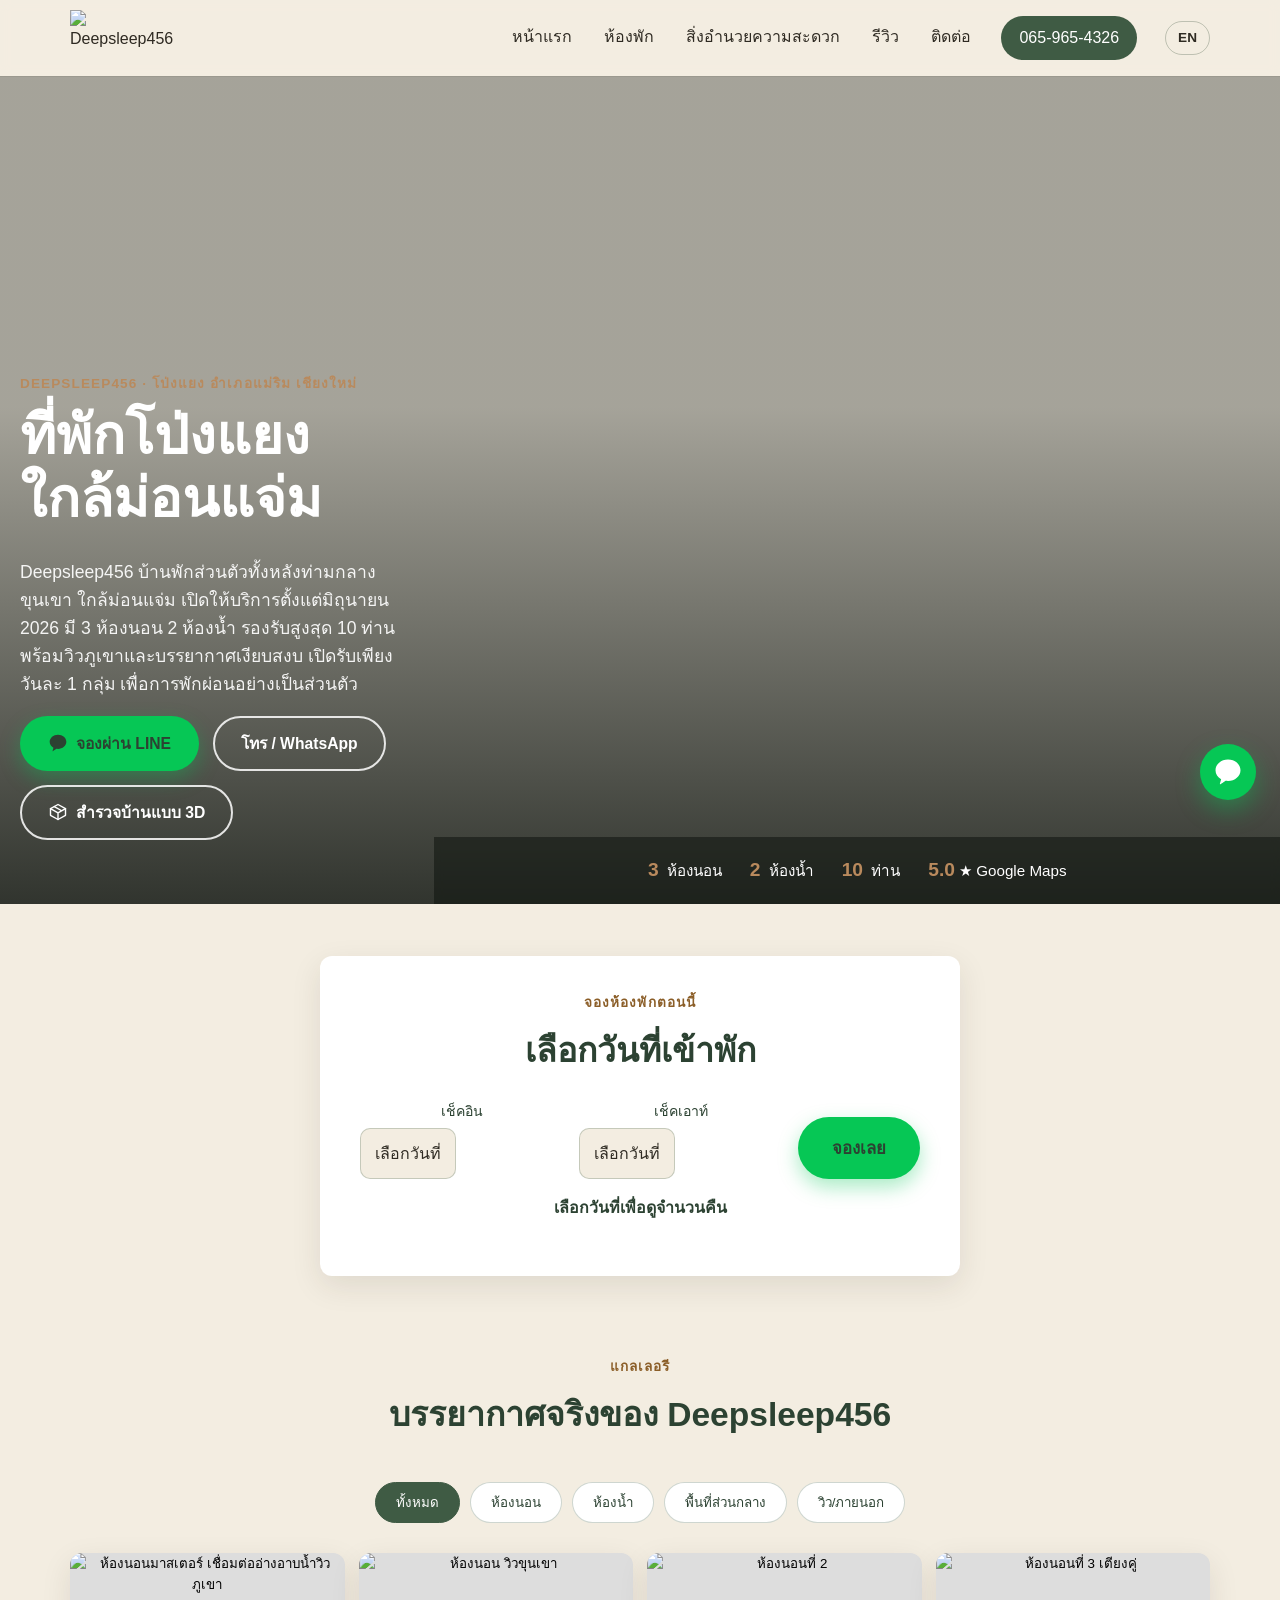
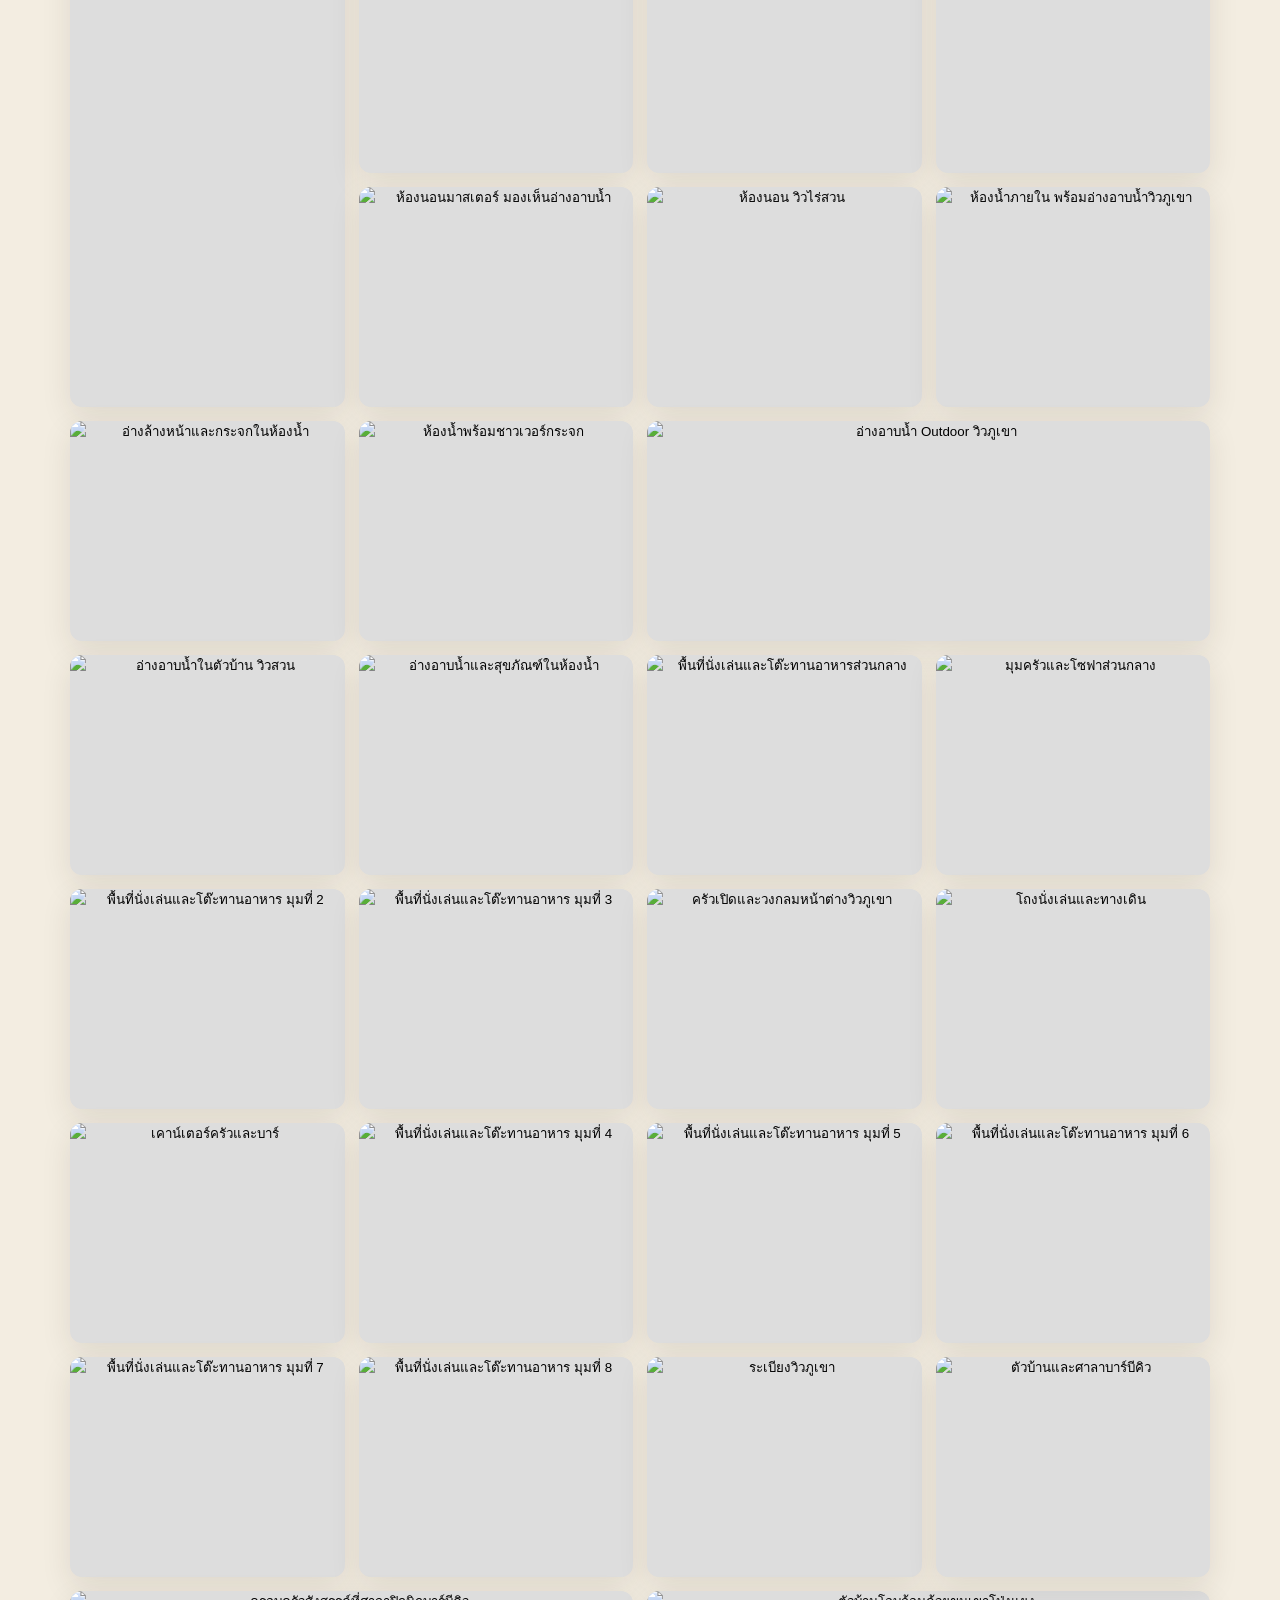
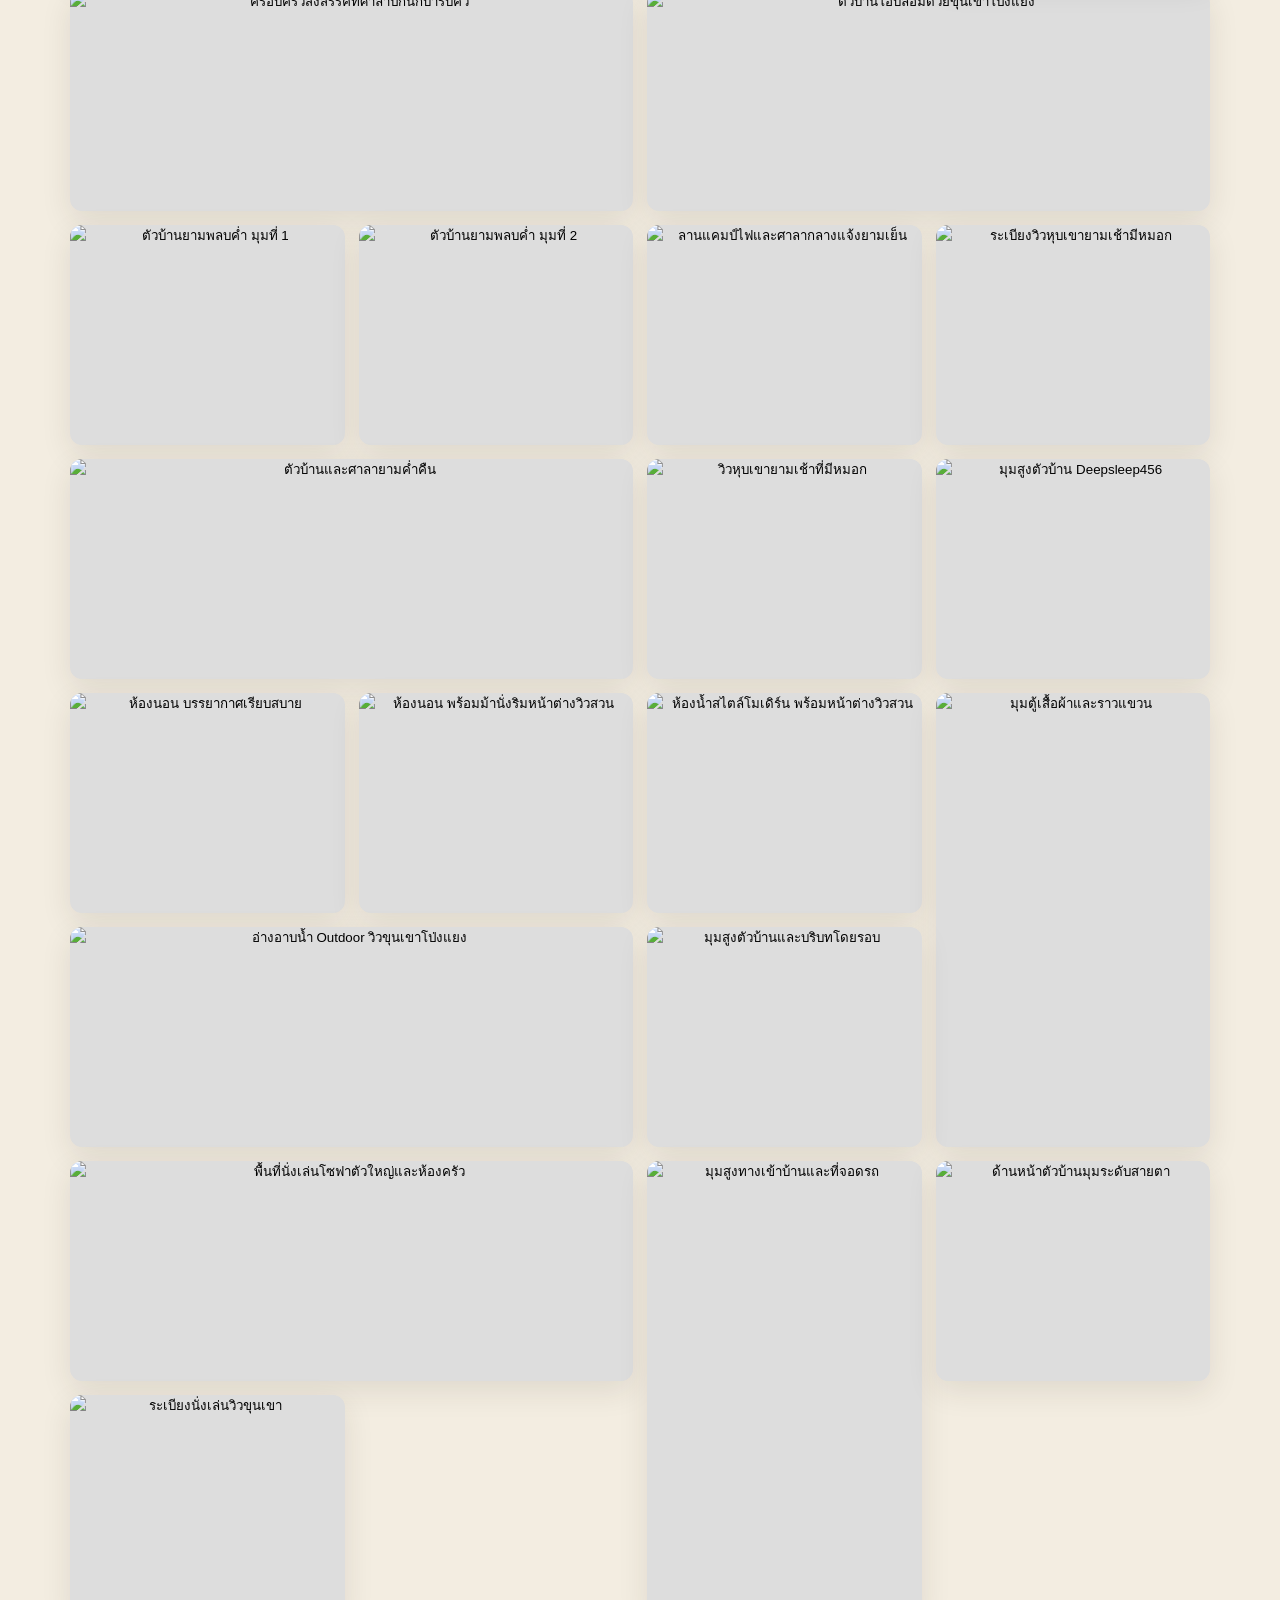
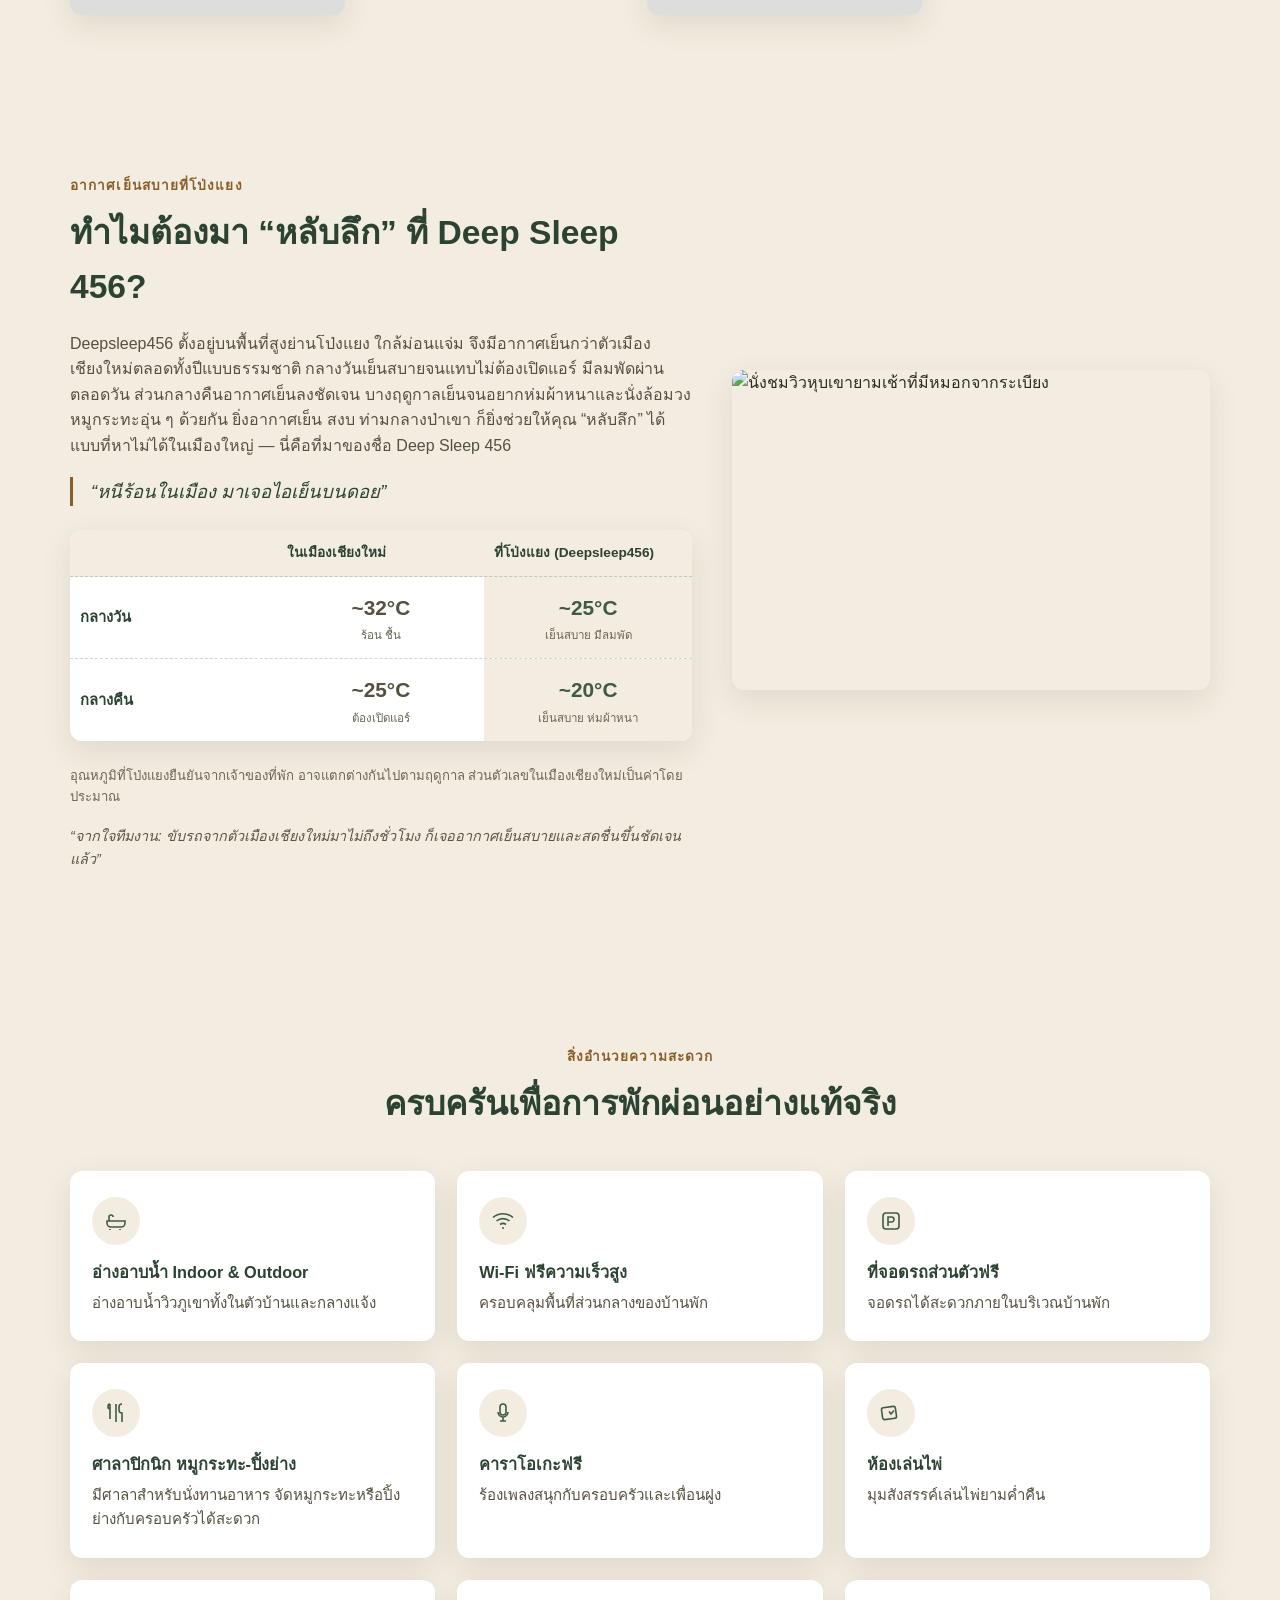
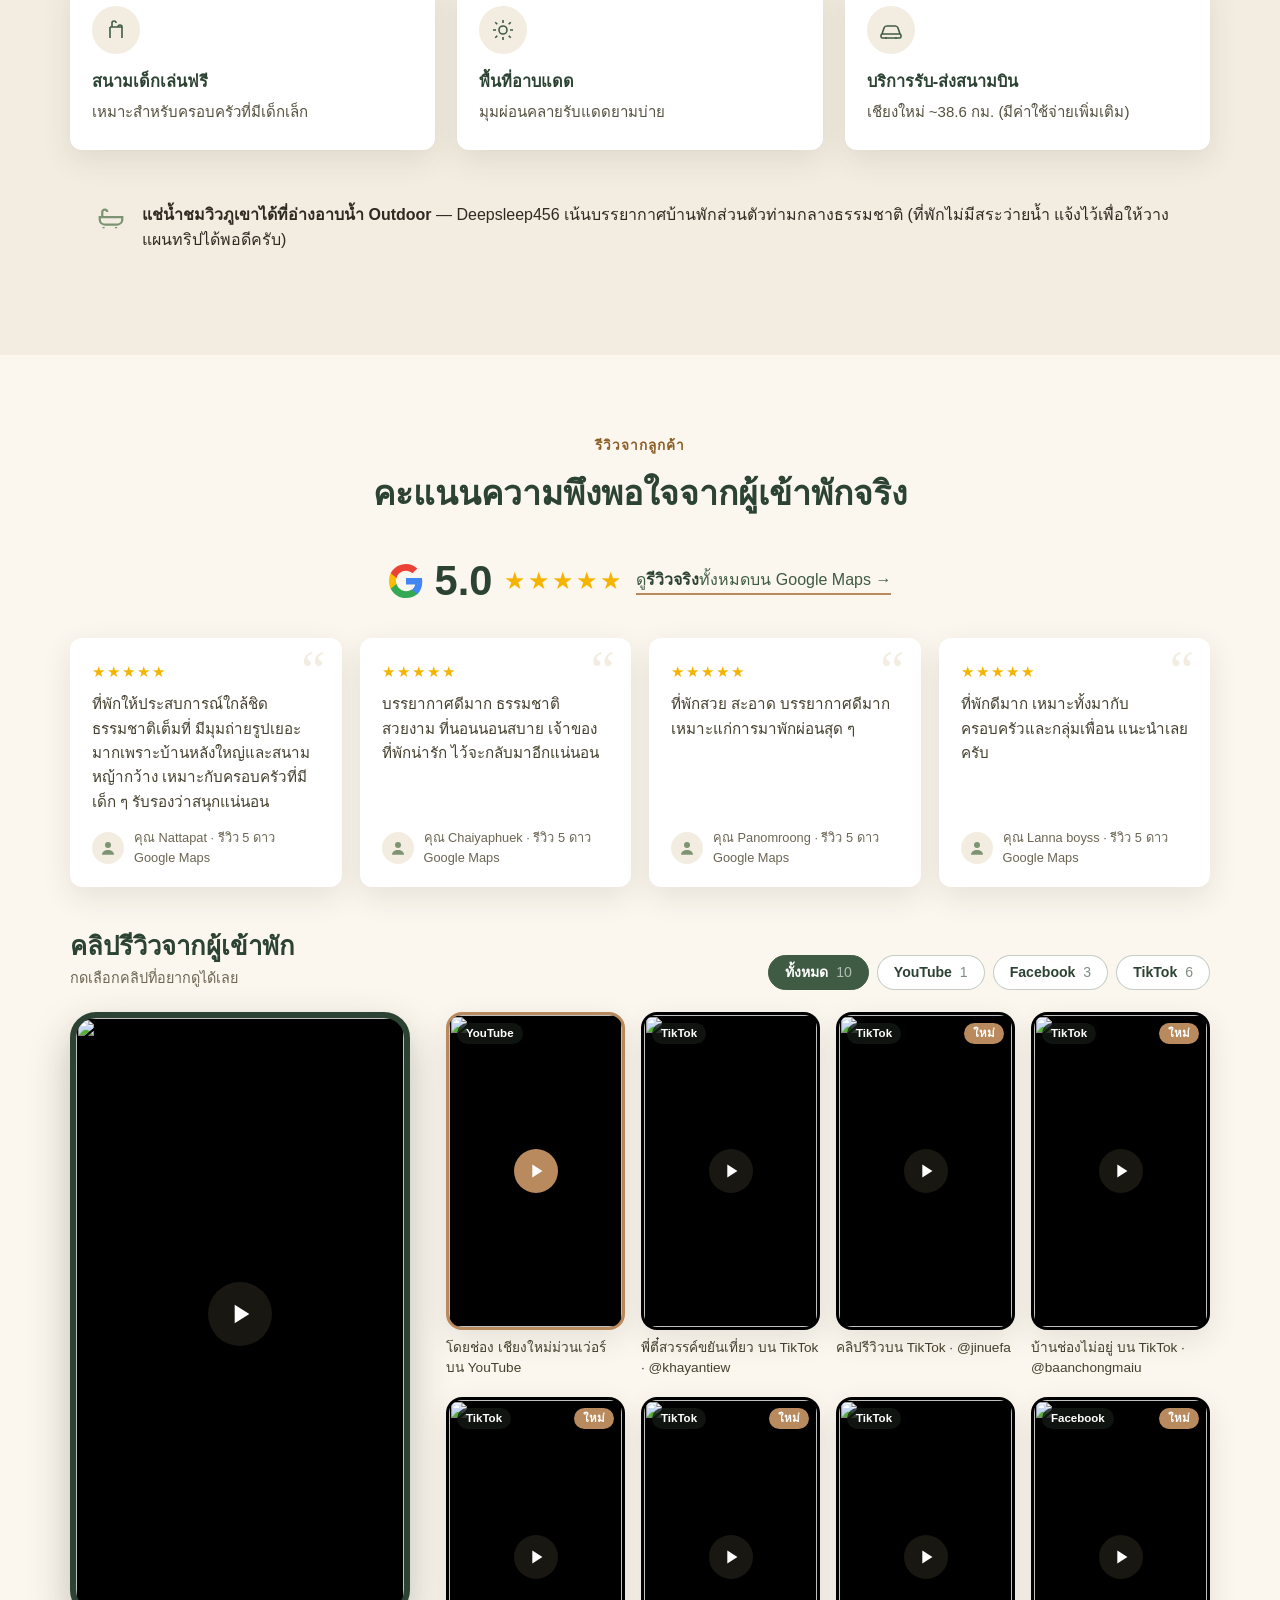
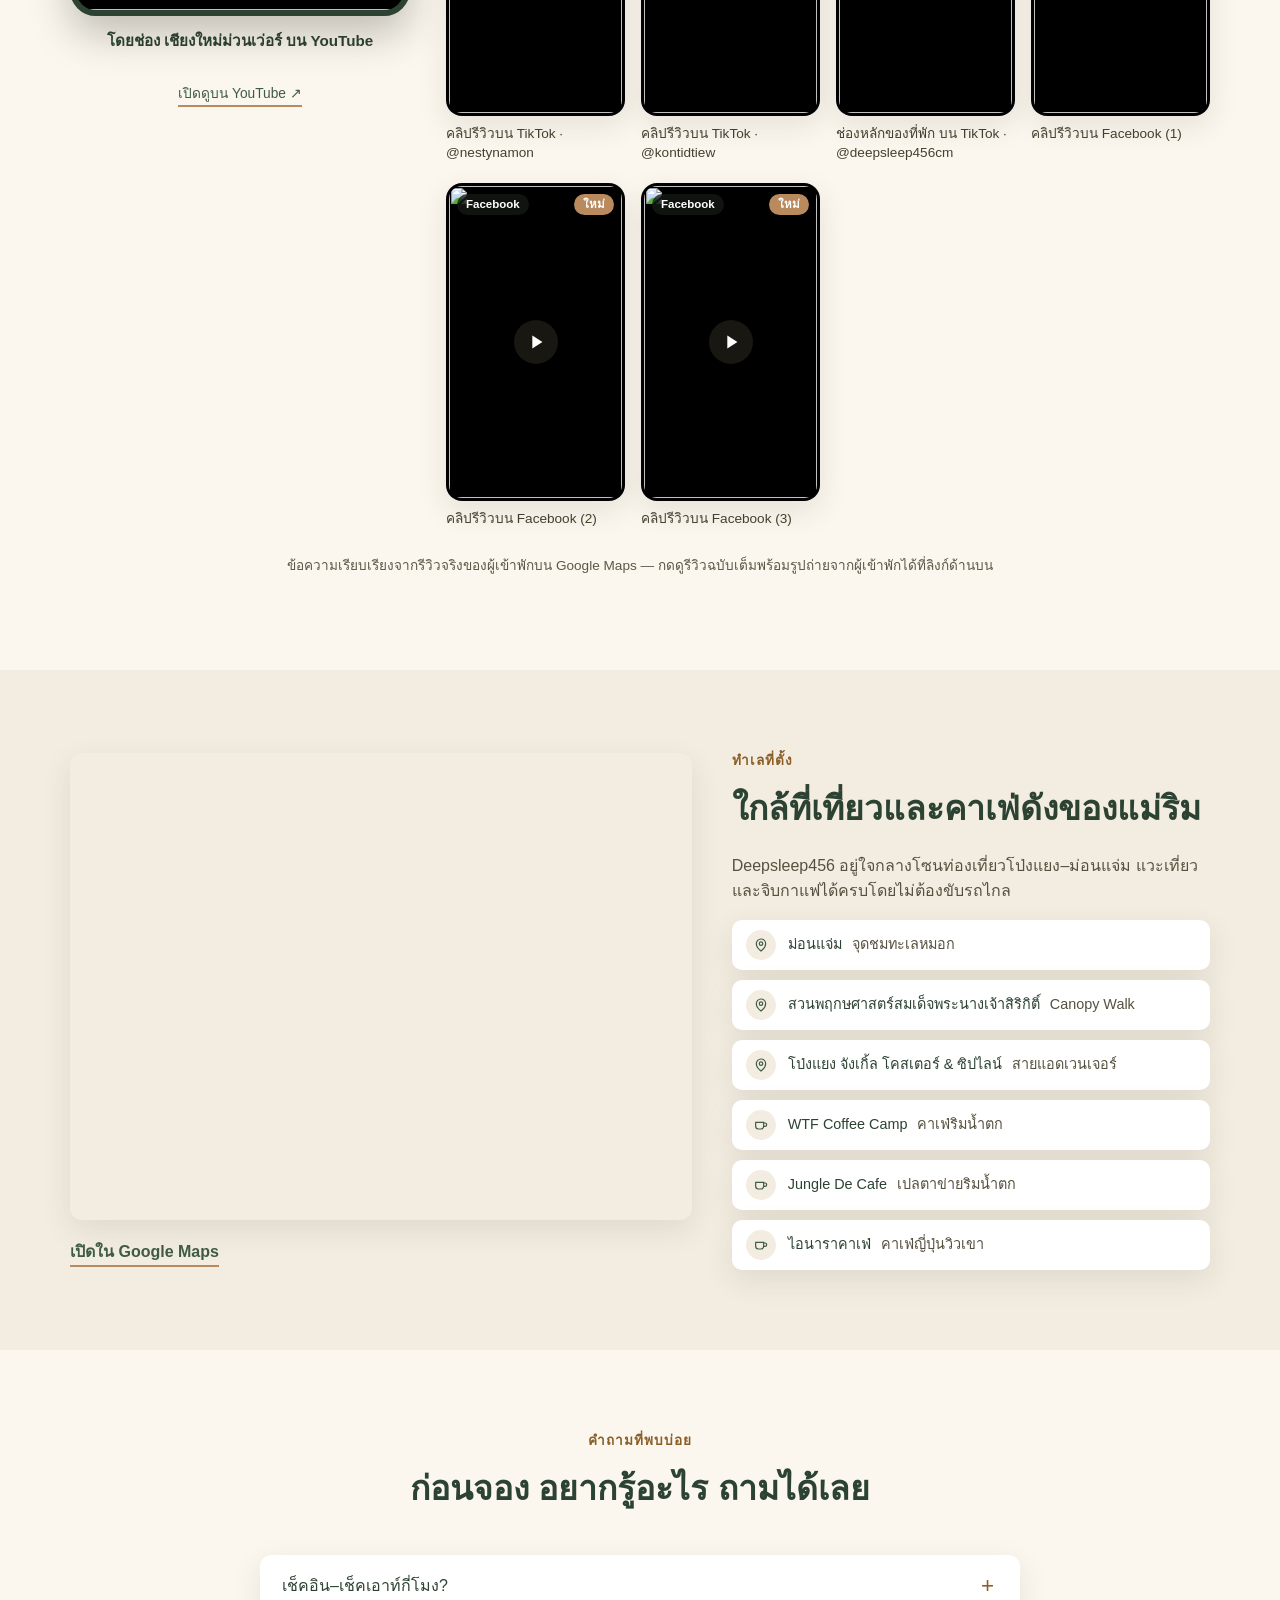
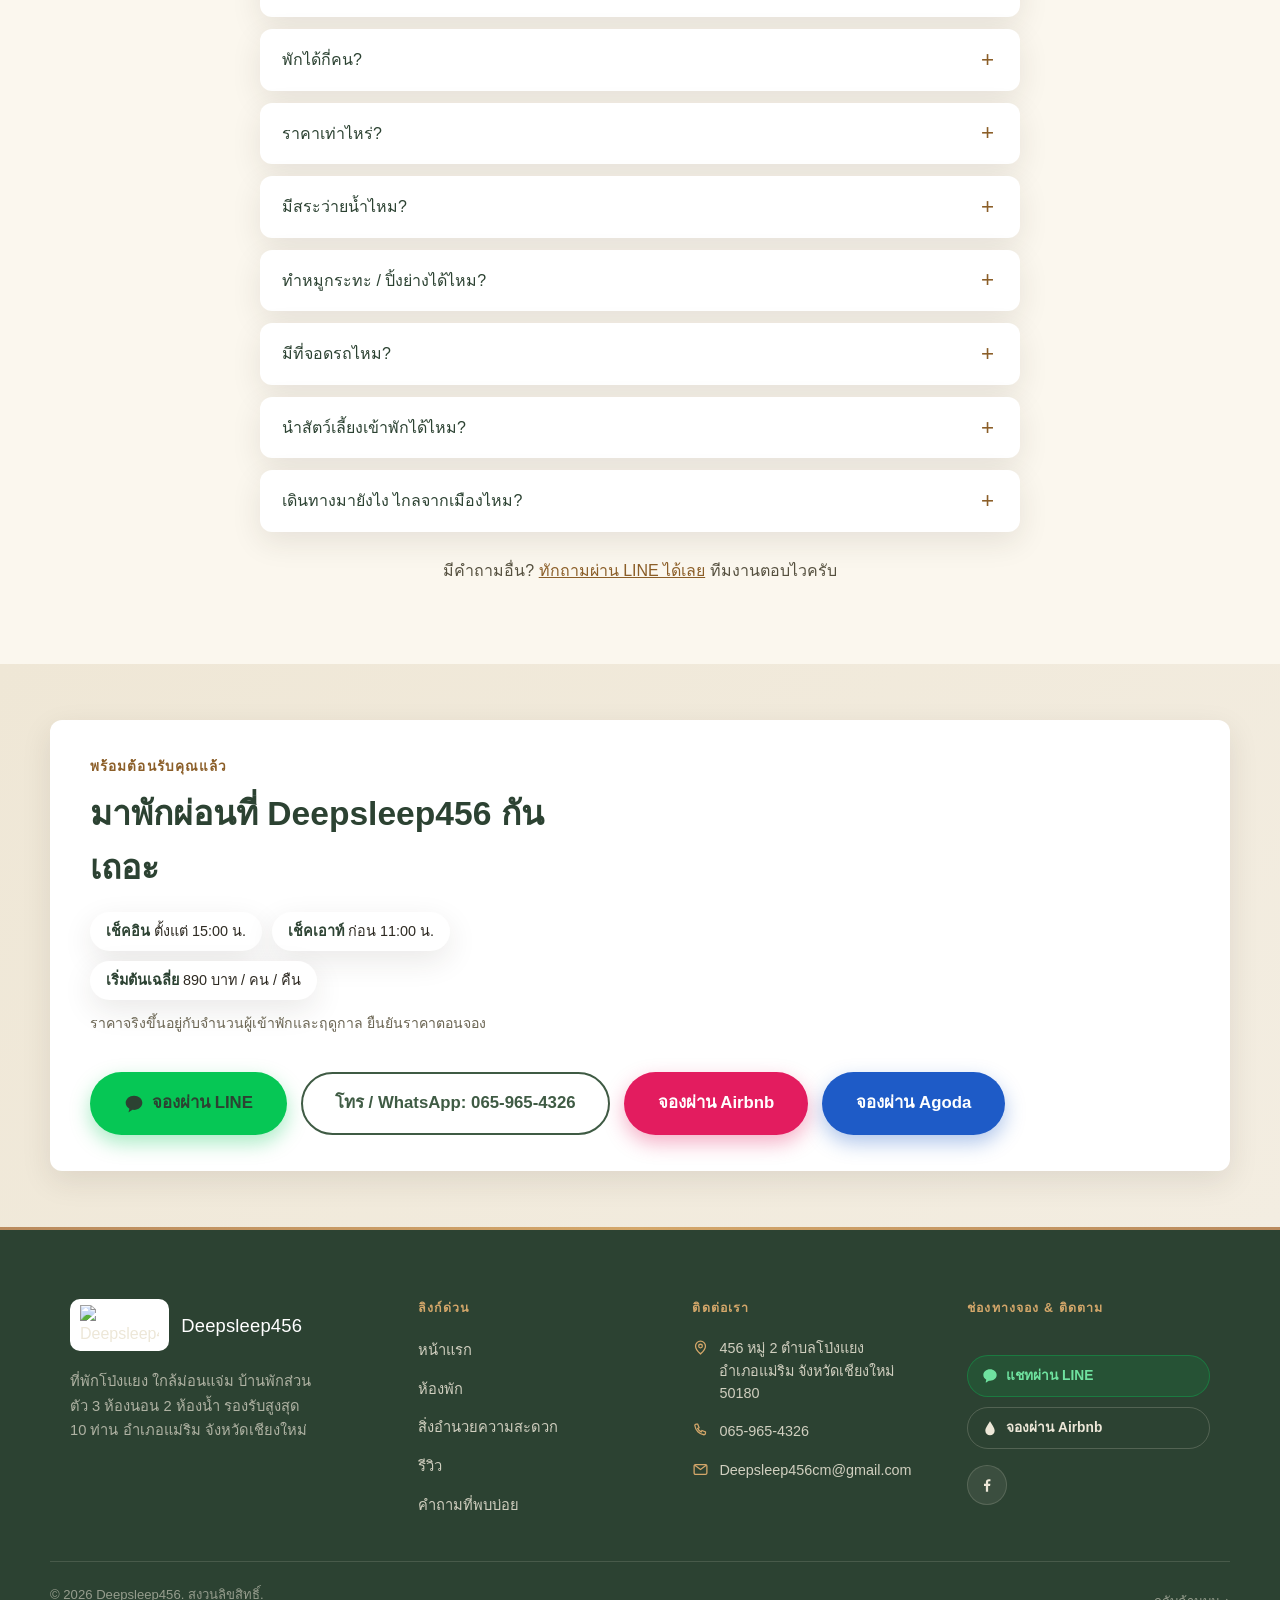
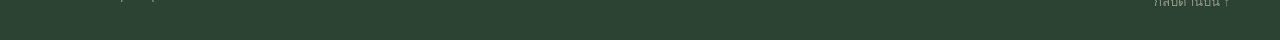
==== commit c89b767f: "Guest video reviews: remove the @apinya_folkk clip (shows as unavailable), 10 clips, TH + EN Co-Auth" ====
--- a/index.html
+++ b/index.html
@@ -1279,8 +1279,8 @@
               <p class="clips__sub">กดเลือกคลิปที่อยากดูได้เลย</p>
             </div>
             <div class="clips__tabs" role="group" aria-label="เลือกแพลตฟอร์ม">
-              <button type="button" class="clips__tab is-active" data-filter="all" aria-pressed="true">ทั้งหมด <span>11</span></button>
-              <button type="button" class="clips__tab" data-filter="youtube" aria-pressed="false">YouTube <span>1</span></button> <button type="button" class="clips__tab" data-filter="facebook" aria-pressed="false">Facebook <span>3</span></button> <button type="button" class="clips__tab" data-filter="tiktok" aria-pressed="false">TikTok <span>7</span></button>
+              <button type="button" class="clips__tab is-active" data-filter="all" aria-pressed="true">ทั้งหมด <span>10</span></button>
+              <button type="button" class="clips__tab" data-filter="youtube" aria-pressed="false">YouTube <span>1</span></button> <button type="button" class="clips__tab" data-filter="facebook" aria-pressed="false">Facebook <span>3</span></button> <button type="button" class="clips__tab" data-filter="tiktok" aria-pressed="false">TikTok <span>6</span></button>
             </div>
           </div>
           <div class="clips__stage">
@@ -1290,12 +1290,6 @@
             <a class="clip" href="https://www.youtube.com/watch?v=tlao0owwTec" target="_blank" rel="noopener" data-platform="youtube" data-id="tlao0owwTec" data-embed="1" data-cover="images/bathroom/bathtub-outdoor-alt-thumb.webp?v=20260707" data-title="โดยช่อง เชียงใหม่ม่วนเว่อร์ บน YouTube" aria-label="ดูคลิปนี้: โดยช่อง เชียงใหม่ม่วนเว่อร์ บน YouTube">
               <span class="clip__thumb"><img src="images/bathroom/bathtub-outdoor-alt-thumb.webp?v=20260707" width="300" height="533" alt="" loading="lazy"><i class="clip__badge">YouTube</i><span class="clip__play" aria-hidden="true"><svg viewBox="0 0 24 24" fill="currentColor"><path d="M8 5v14l11-7z"/></svg></span></span>
               <span class="clip__title">โดยช่อง เชียงใหม่ม่วนเว่อร์ บน YouTube</span>
-            </a>
-          </li>
-          <li class="clip-item" data-platform="tiktok">
-            <a class="clip" href="https://www.tiktok.com/@apinya_folkk/video/7707489375717739794" target="_blank" rel="noopener" data-platform="tiktok" data-id="7707489375717739794" data-embed="0" data-cover="images/common/living-room-wide-thumb.webp" data-title="รีวิวจากผู้เข้าพักบน TikTok · @apinya_folkk" aria-label="ดูคลิปนี้: รีวิวจากผู้เข้าพักบน TikTok · @apinya_folkk">
-              <span class="clip__thumb"><img src="images/common/living-room-wide-thumb.webp" width="300" height="533" alt="" loading="lazy"><i class="clip__badge">TikTok</i><span class="clip__play" aria-hidden="true"><svg viewBox="0 0 24 24" fill="currentColor"><path d="M8 5v14l11-7z"/></svg></span></span>
-              <span class="clip__title">รีวิวจากผู้เข้าพักบน TikTok · @apinya_folkk</span>
             </a>
           </li>
           <li class="clip-item" data-platform="tiktok">
